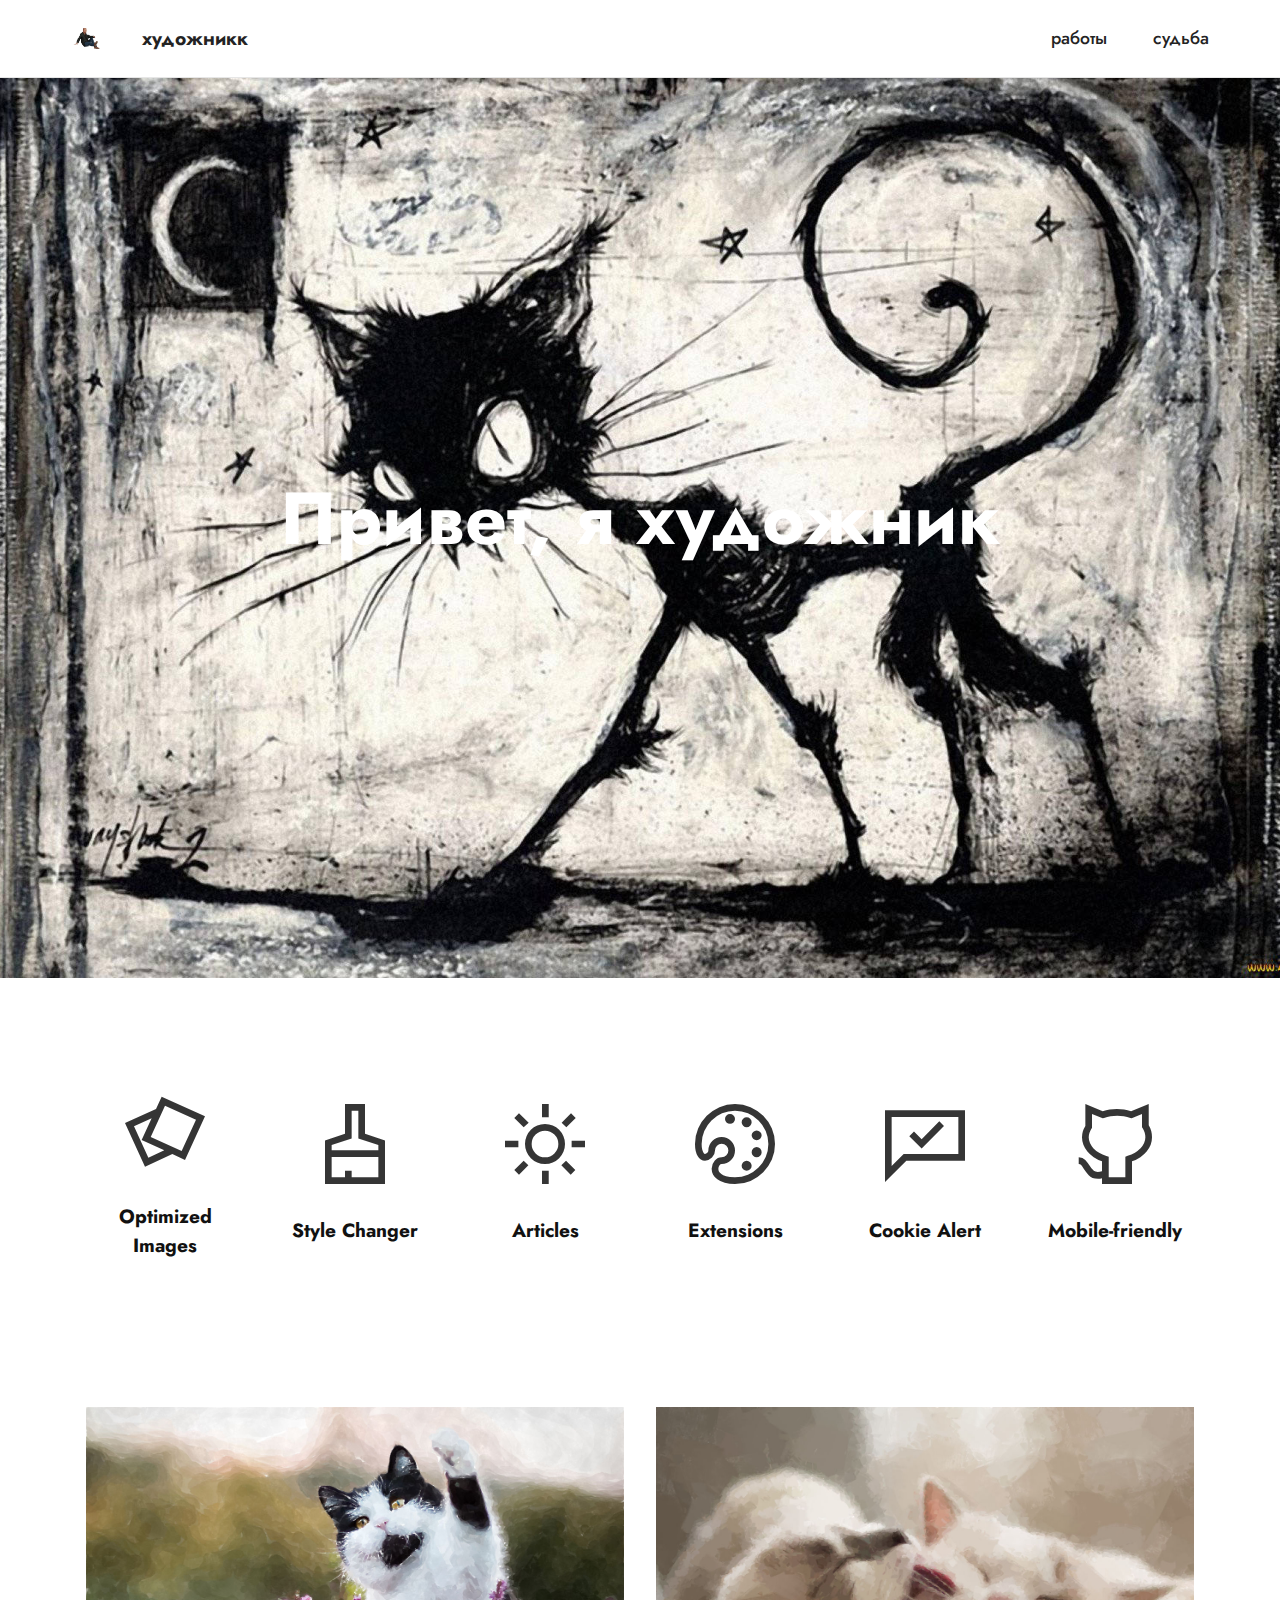
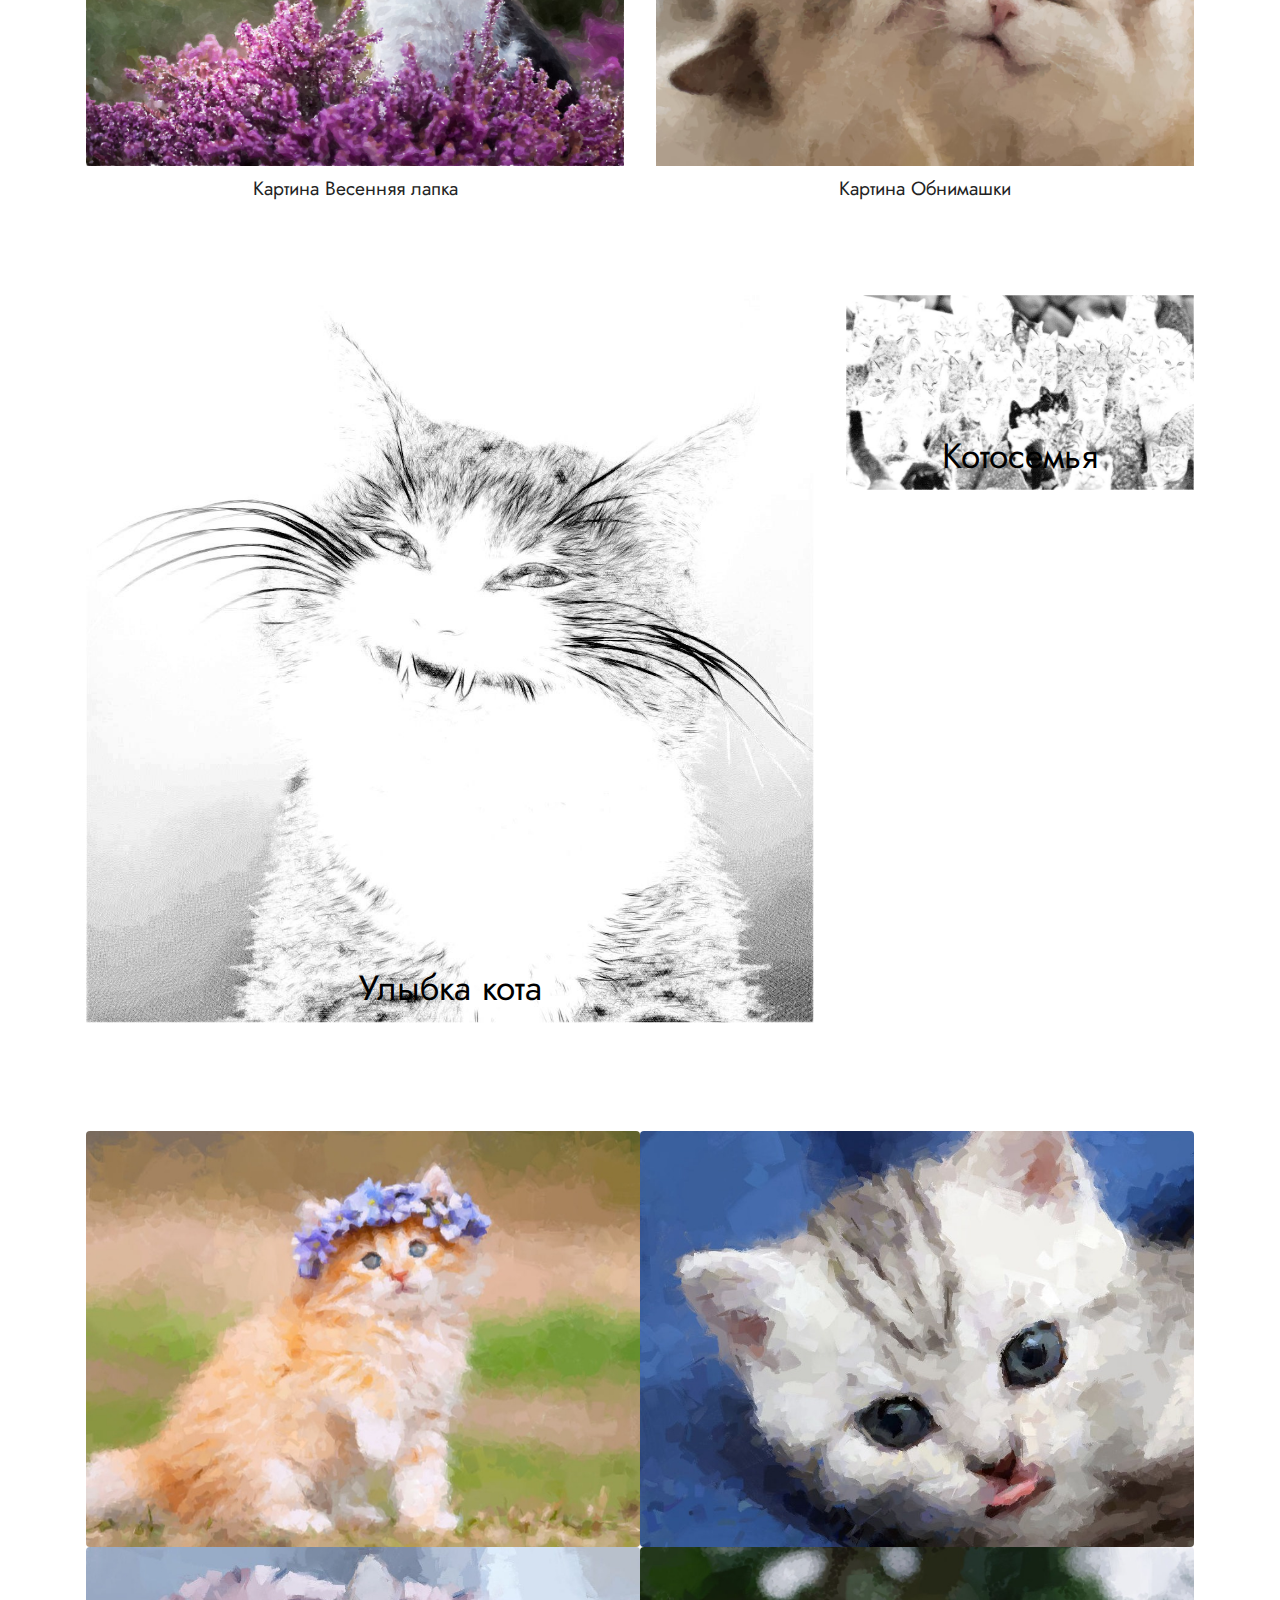
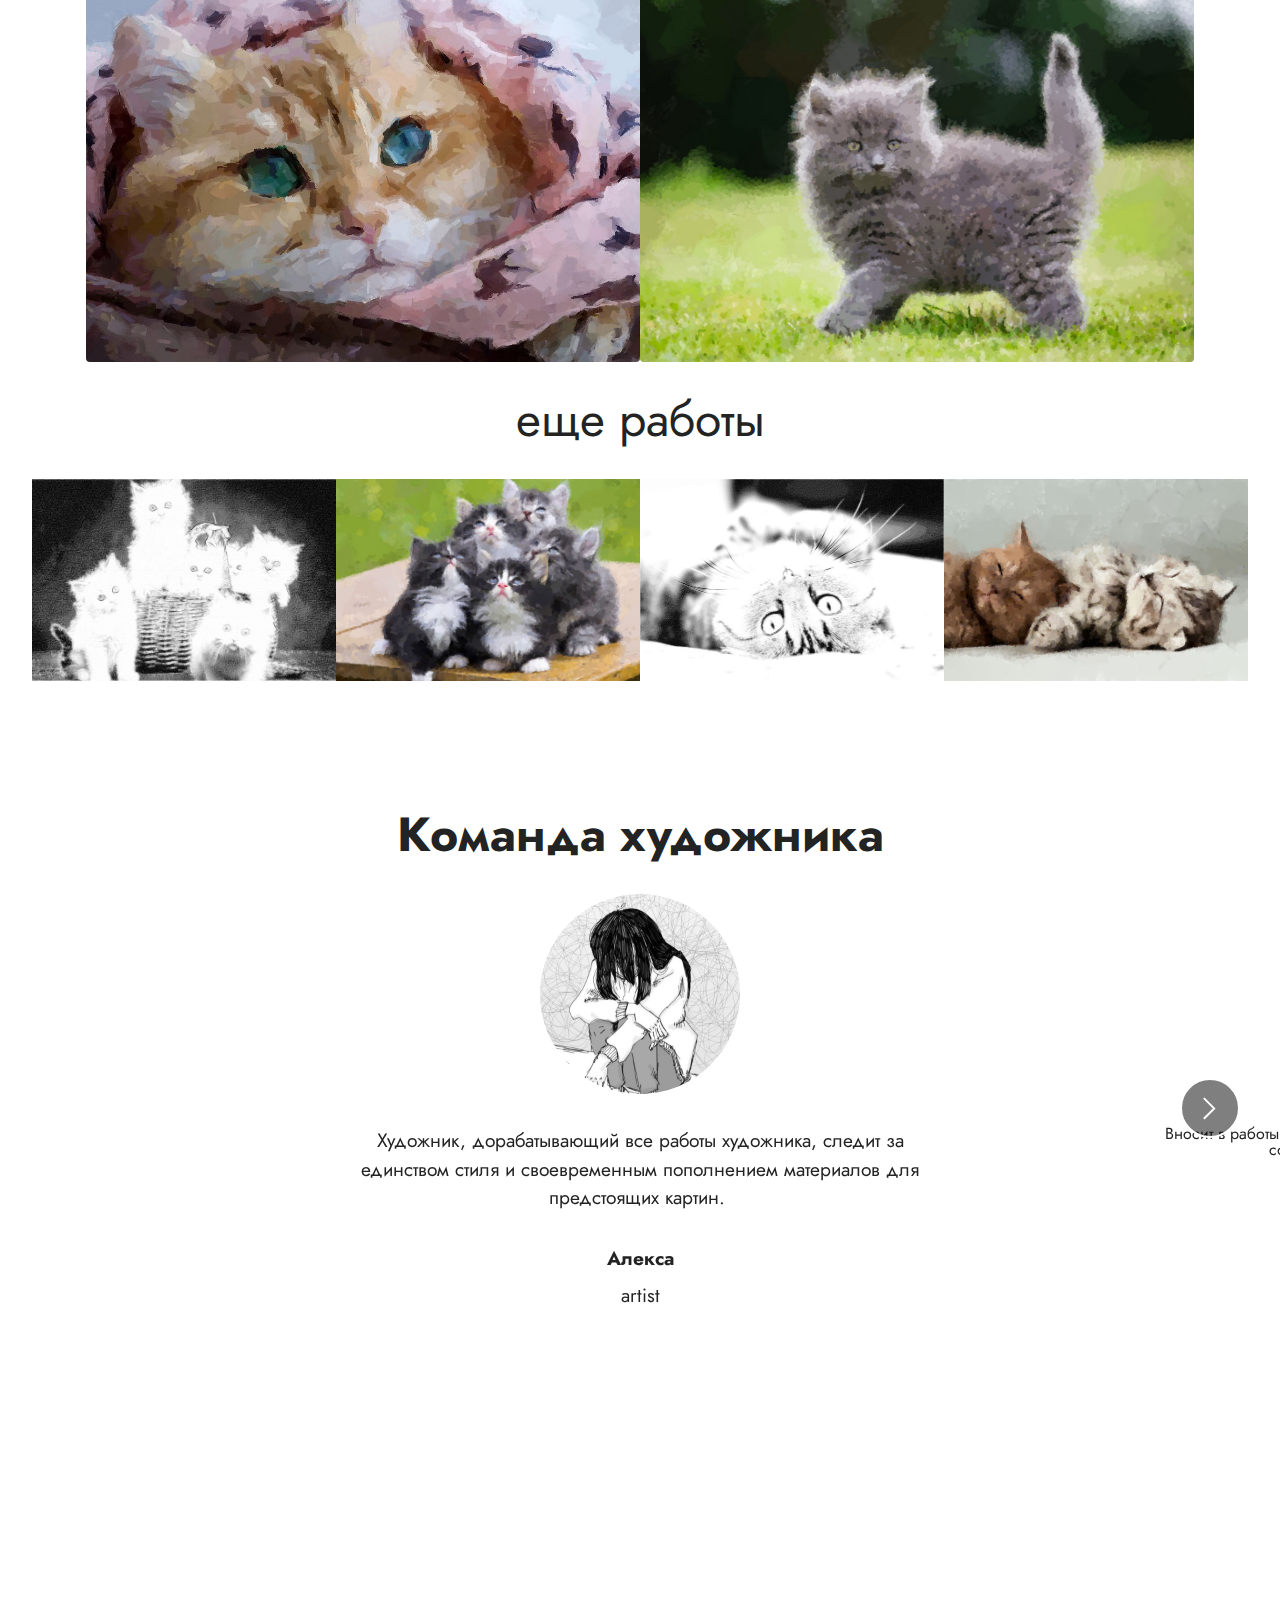
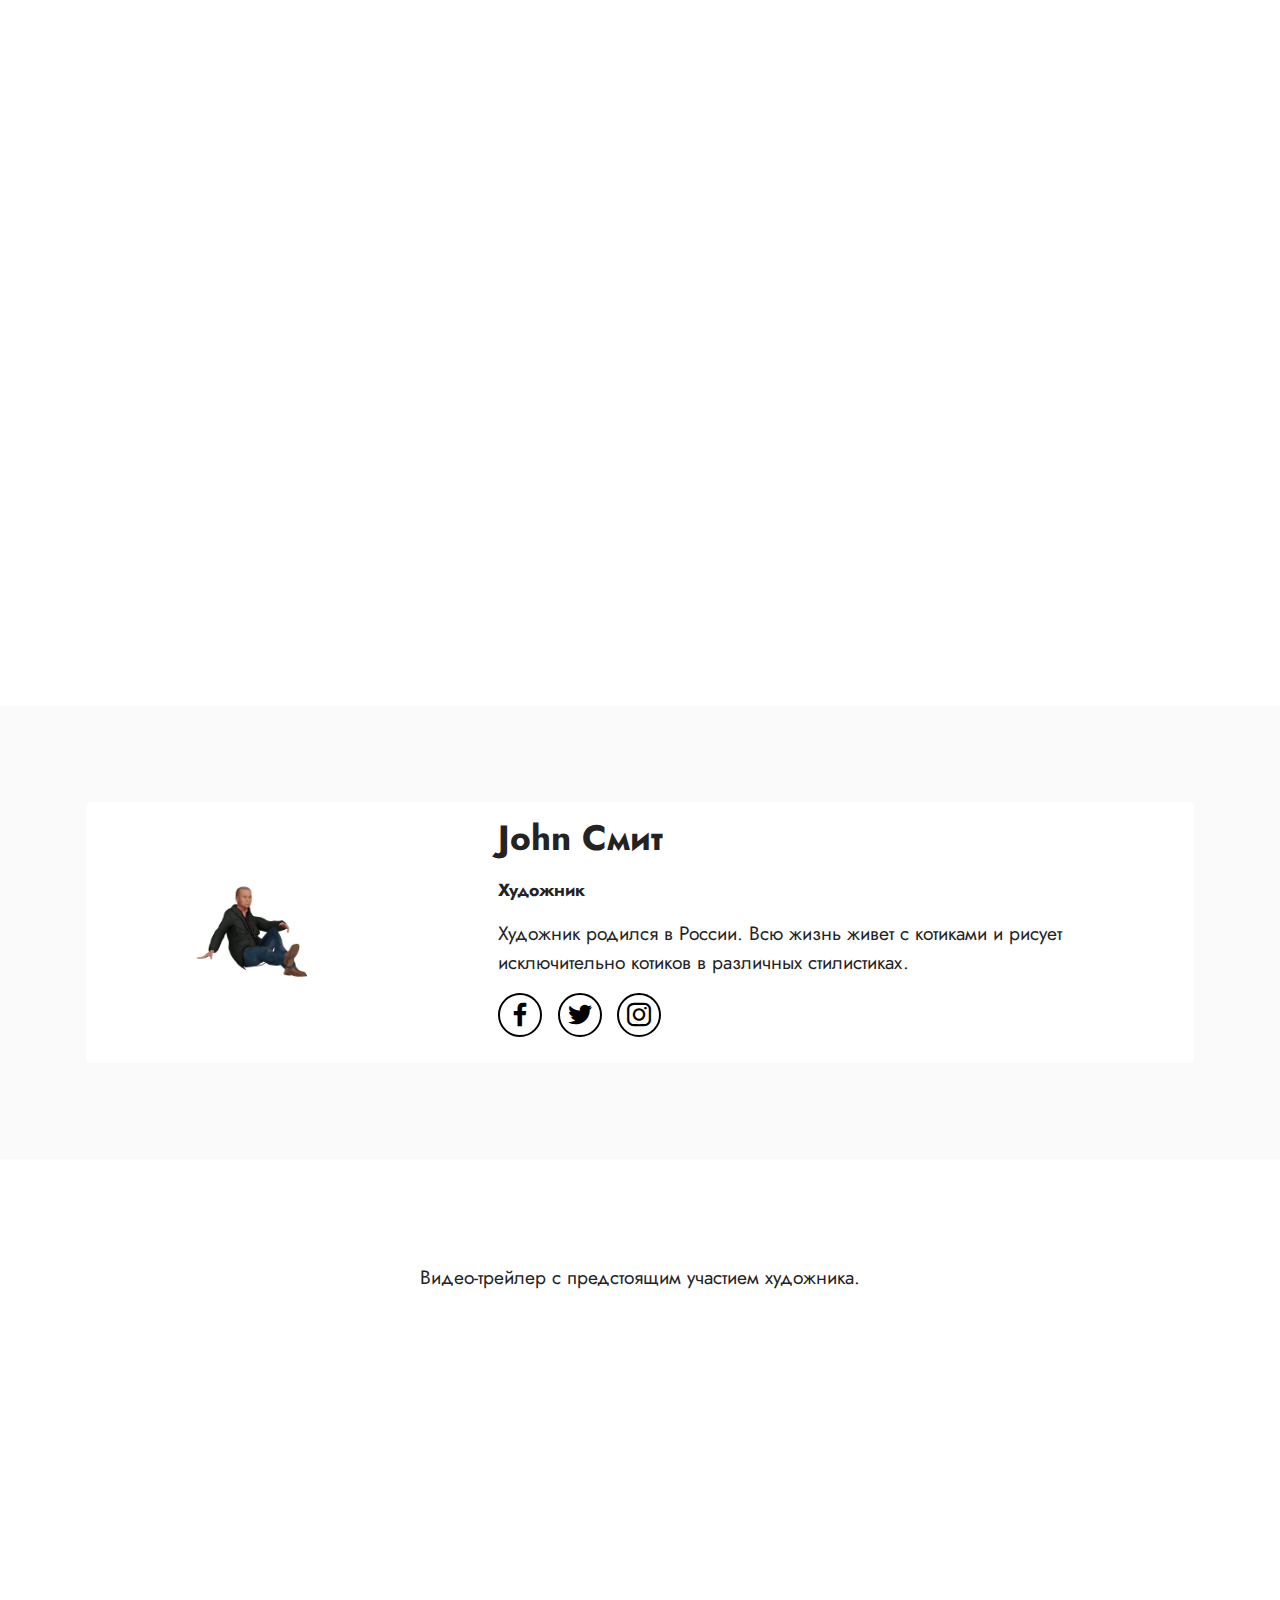
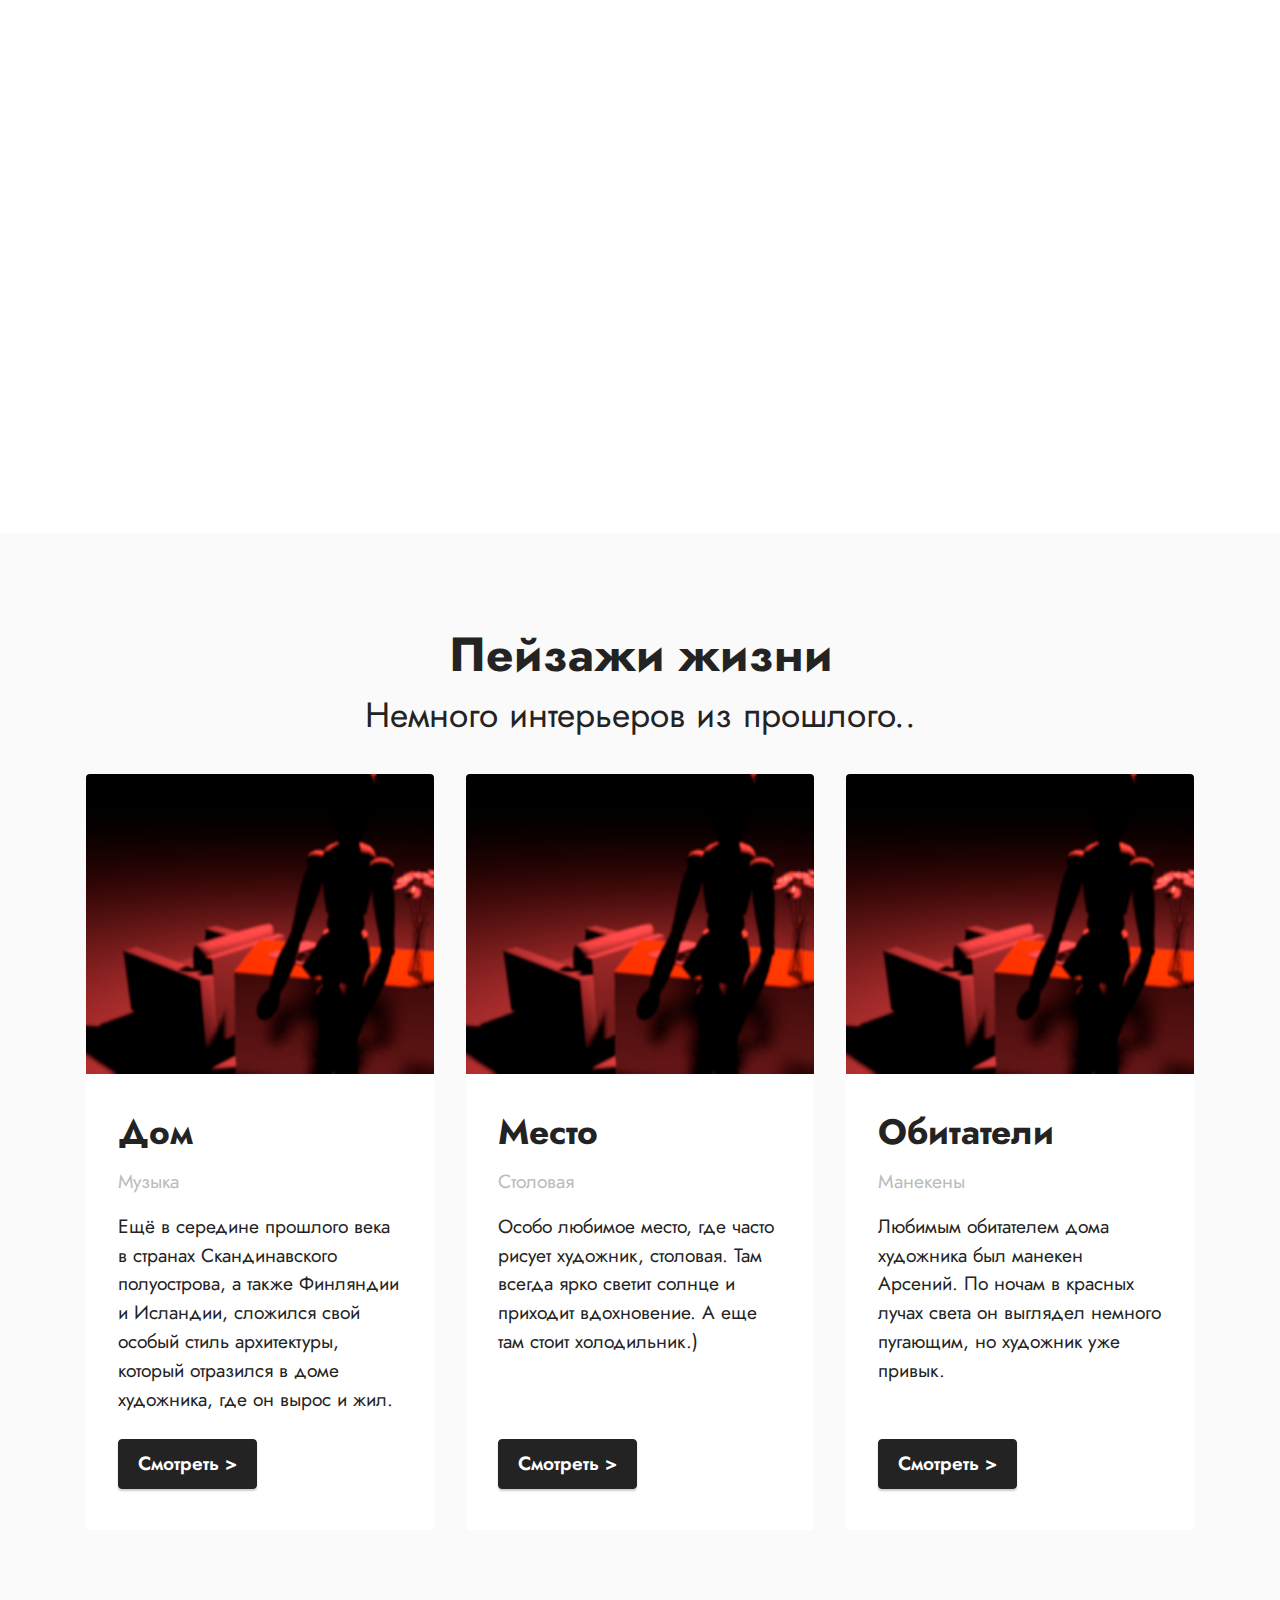
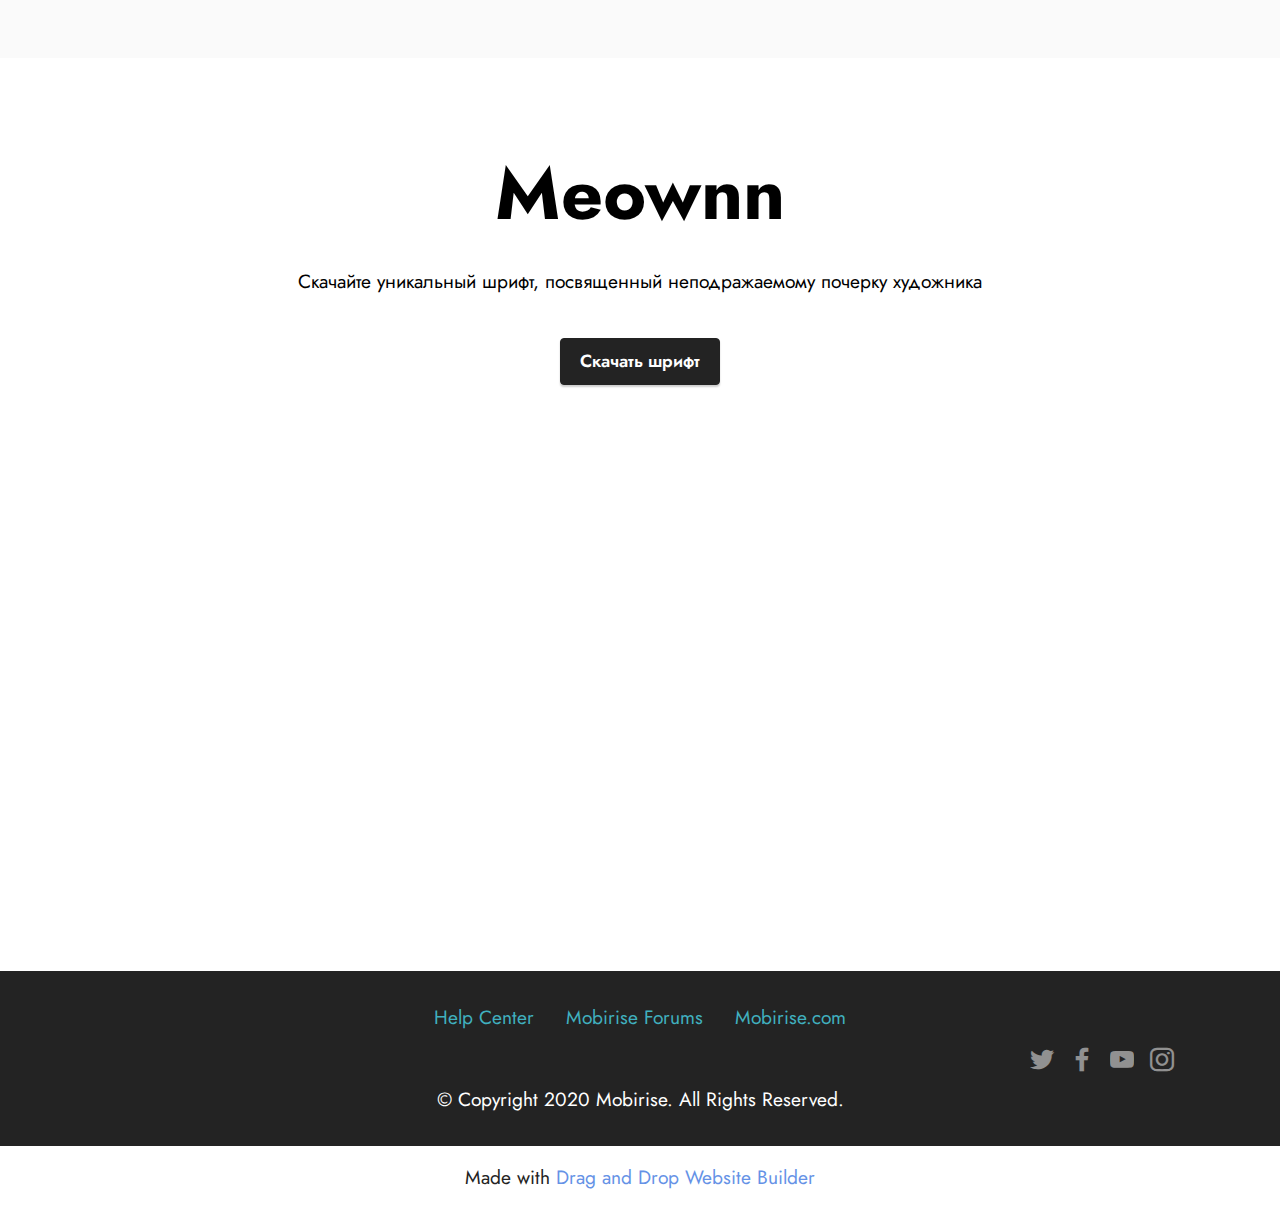
==== index.html @ 0ab0aeb8 "Add files via upload" ====
<!DOCTYPE html>
<html  >
<head>
  <!-- Site made with Mobirise Website Builder v5.6.13, https://mobirise.com -->
  <meta charset="UTF-8">
  <meta http-equiv="X-UA-Compatible" content="IE=edge">
  <meta name="generator" content="Mobirise v5.6.13, mobirise.com">
  <meta name="twitter:card" content="summary_large_image"/>
  <meta name="twitter:image:src" content="">
  <meta property="og:image" content="">
  <meta name="twitter:title" content="Home">
  <meta name="viewport" content="width=device-width, initial-scale=1, minimum-scale=1">
  <link rel="shortcut icon" href="assets/images/-156x117.png" type="image/x-icon">
  <meta name="description" content="">
  
  
  <title>Home</title>
  <link rel="stylesheet" href="assets/web/assets/mobirise-icons2/mobirise2.css">
  <link rel="stylesheet" href="assets/bootstrap/css/bootstrap.min.css">
  <link rel="stylesheet" href="assets/bootstrap/css/bootstrap-grid.min.css">
  <link rel="stylesheet" href="assets/bootstrap/css/bootstrap-reboot.min.css">
  <link rel="stylesheet" href="assets/parallax/jarallax.css">
  <link rel="stylesheet" href="assets/dropdown/css/style.css">
  <link rel="stylesheet" href="assets/socicon/css/styles.css">
  <link rel="stylesheet" href="assets/theme/css/style.css">
  <link rel="preload" href="https://fonts.googleapis.com/css?family=Jost:100,200,300,400,500,600,700,800,900,100i,200i,300i,400i,500i,600i,700i,800i,900i&display=swap" as="style" onload="this.onload=null;this.rel='stylesheet'">
  <noscript><link rel="stylesheet" href="https://fonts.googleapis.com/css?family=Jost:100,200,300,400,500,600,700,800,900,100i,200i,300i,400i,500i,600i,700i,800i,900i&display=swap"></noscript>
  <link rel="preload" as="style" href="assets/mobirise/css/mbr-additional.css"><link rel="stylesheet" href="assets/mobirise/css/mbr-additional.css" type="text/css">
  
  
  
  
</head>
<body>
  
  <section data-bs-version="5.1" class="menu cid-s48OLK6784" once="menu" id="menu1-h">
    
    <nav class="navbar navbar-dropdown navbar-expand-lg">
        <div class="container-fluid">
            <div class="navbar-brand">
                <span class="navbar-logo">
                    <a href="https://mobiri.se">
                        <img src="assets/images/-156x117.png" alt="Mobirise Website Builder" style="height: 3.8rem;">
                    </a>
                </span>
                <span class="navbar-caption-wrap"><a class="navbar-caption text-black display-7" href="https://mobiri.se">художникк</a></span>
            </div>
            <button class="navbar-toggler" type="button" data-toggle="collapse" data-bs-toggle="collapse" data-target="#navbarSupportedContent" data-bs-target="#navbarSupportedContent" aria-controls="navbarNavAltMarkup" aria-expanded="false" aria-label="Toggle navigation">
                <div class="hamburger">
                    <span></span>
                    <span></span>
                    <span></span>
                    <span></span>
                </div>
            </button>
            <div class="collapse navbar-collapse" id="navbarSupportedContent">
                <ul class="navbar-nav nav-dropdown nav-right" data-app-modern-menu="true"><li class="nav-item"><a class="nav-link link text-black display-4" href="https://mobirise.com">работы</a></li>
                    <li class="nav-item"><a class="nav-link link text-black display-4" href="https://mobirise.com">судьба</a></li></ul>
                
                
            </div>
        </div>
    </nav>

</section>

<section data-bs-version="5.1" class="header6 cid-toKC6KHcDV mbr-fullscreen" id="header6-p">

    

    
    

    <div class="align-center container">
        <div class="row justify-content-center">
            <div class="col-12 col-lg-10">
                <h1 class="mbr-section-title mbr-fonts-style mbr-white mb-3 display-1"><strong>Привет, я художник</strong></h1>
                
                
                
            </div>
        </div>
    </div>
</section>

<section data-bs-version="5.1" class="features13 cid-toKCrv8J2Q" id="features14-s">
    

    
    
    <div class="container">
        <div class="row">
            <div class="col-12">
                <h3 class="mbr-section-title align-center mb-4 mbr-fonts-style display-2"></h3>
            </div>
            <div class="card col-12 col-md-4 col-lg-2 p-3">
                <div class="card-wrapper">
                    <div class="card-box align-center">
                        <span class="mbr-iconfont mobi-mbri-image-gallery mobi-mbri" style="color: rgb(53, 53, 53); fill: rgb(53, 53, 53);"></span>
                        <h4 class="card-title align-center mbr-black mbr-fonts-style display-7">
                            <strong>Optimized Images</strong></h4>
                    </div>
                </div>
            </div>
            <div class="card p-3 col-12 col-md-4 col-lg-2">
                <div class="card-wrapper">
                    <div class="card-box align-center">
                        <span class="mbr-iconfont mobi-mbri-website-theme-2 mobi-mbri" style="color: rgb(53, 53, 53); fill: rgb(53, 53, 53);"></span>
                        <h4 class="card-title align-center mbr-black mbr-fonts-style display-7">
                            <strong>Style Changer</strong></h4>
                    </div>
                </div>
            </div>
            <div class="card p-3 col-12 col-md-4 col-lg-2">
                <div class="card-wrapper">
                    <div class="card-box align-center">
                        <span class="mbr-iconfont mobi-mbri-sun mobi-mbri" style="color: rgb(53, 53, 53); fill: rgb(53, 53, 53);"></span>
                        <h4 class="card-title align-center mbr-black mbr-fonts-style display-7">
                            <strong>Articles</strong>
                        </h4>
                    </div>
                </div>
            </div>
            <div class="card p-3 col-12 col-md-4 col-lg-2">
                <div class="card-wrapper">
                    <div class="card-box align-center">
                        <span class="mbr-iconfont mobi-mbri-change-style mobi-mbri" style="color: rgb(53, 53, 53); fill: rgb(53, 53, 53);"></span>
                        <h4 class="card-title align-center mbr-black mbr-fonts-style display-7">
                            <strong>Extensions</strong></h4>
                    </div>
                </div>
            </div>
            <div class="card p-3 col-12 col-md-4 col-lg-2">
                <div class="card-wrapper">
                    <div class="card-box align-center">
                        <span class="mbr-iconfont mobi-mbri-cust-feedback mobi-mbri" style="color: rgb(53, 53, 53); fill: rgb(53, 53, 53);"></span>
                        <h4 class="card-title align-center mbr-black mbr-fonts-style display-7">
                            <strong>Cookie Alert
                            </strong></h4>
                    </div>
                </div>
            </div>
            <div class="card p-3 col-12 col-md-4 col-lg-2">
                <div class="card-wrapper">
                    <div class="card-box align-center">
                        <span class="mbr-iconfont mobi-mbri-github mobi-mbri" style="color: rgb(53, 53, 53); fill: rgb(53, 53, 53);"></span>
                        <h4 class="card-title align-center mbr-black mbr-fonts-style display-7">
                            <strong>Mobile-friendly</strong></h4>
                    </div>
                </div>
            </div>
        </div>
    </div>
</section>

<section data-bs-version="5.1" class="image5 cid-toKCyNb0SD" id="image5-t">
    
    
    
    <div class="container">
        <div class="row">
            <div class="col-12 col-md-12">
                <div class="row">
                    <div class="col-12 col-lg-6">
                        <div class="img-item mb-3">
                            <img src="assets/images/2019animals-cats-beautiful-black-and-white-cat-sitting-in-pink-colors-133233-fotosketcher-1256x837.jpg" alt="Mobirise Website Builder">
                            <p class="mbr-fonts-style align-center mt-2 display-7">Картина Весенняя лапка</p>
                        </div>
                    </div>
                    <div class="col-12 col-lg">
                        <div class="img-item mb-3">
                            <img src="assets/images/1654068074-7-adonius-club-p-dva-milikh-kotika-krasivo-foto-7-fotosketcher-1256x837.jpg" alt="Mobirise Website Builder">
                            <p class="mbr-fonts-style align-center mt-2 display-7">Картина Обнимашки</p>
                        </div>
                    </div>
                </div>
            </div>
        </div>
    </div>
</section>

<section data-bs-version="5.1" class="image6 cid-toKCyZklZD" id="image6-u">
    
    
    
    
    
    <div class="container">
        <div class="row">
            <div class="col-12 col-md-12">
                <div class="row">
                    <div class="col-12 col-lg-8">
                        <div class="img-item mb-3">
                            <img src="assets/images/qpdan-fotosketcher-1080x1080.jpg" alt="Mobirise Website Builder">
                            <div class="img-description mbr-white">
                                <p class="mbr-fonts-style align-center text1 display-5">Улыбка кота</p>
                            </div>
                        </div>
                    </div>
                    <div class="col-12 col-lg">
                        <div class="img-item mb-3">
                            <img src="assets/images/v-7d-emjiz0-fotosketcher-816x459.jpg" alt="Mobirise Website Builder">
                            <div class="img-description mbr-white">
                                <p class="mbr-fonts-style align-center text2 display-5">
                                    Котосемья</p>
                            </div>
                        </div>
                    </div>
                </div>
            </div>
        </div>
    </div>
</section>

<section data-bs-version="5.1" class="gallery1 cid-toKCAgqK7n" id="gallery1-v">
    
    
    <div class="container">
        <div class="mbr-section-head">
            <h4 class="mbr-section-title mbr-fonts-style align-center mb-0 display-2"></h4>
            
        </div>
        <div class="row mt-4">
            <div class="item features-image сol-12 col-md-6 col-lg-6">
                <div class="item-wrapper">
                    <div class="item-img">
                        <img src="assets/images/1664071857-15-phonoteka-org-p-oboi-na-planshet-milie-kotiki-krasivo-15-fotosketcher-1288x805.jpeg" alt="Mobirise Website Builder">
                    </div>
                    
                    
                </div>
            </div>
            <div class="item features-image сol-12 col-md-6 col-lg-6">
                <div class="item-wrapper">
                    <div class="item-img">
                        <img src="assets/images/cd7412da1e03af2ad39e-fotosketcher-1280x854.jpeg" alt="Mobirise Website Builder">
                    </div>
                    
                    
                </div>
            </div>
            <div class="item features-image сol-12 col-md-6 col-lg-6">
                <div class="item-wrapper">
                    <div class="item-img">
                        <img src="assets/images/1489051999-kotik-hosiko-23-fotosketcher-880x880.jpeg" alt="Mobirise Website Builder">
                    </div>
                    
                    
                </div>
            </div>
            <div class="item features-image сol-12 col-md-6 col-lg-6">
                <div class="item-wrapper">
                    <div class="item-img">
                        <img src="assets/images/kotenok-seryy-pushistyy-4321-fotosketcher-1288x920.jpeg" alt="Mobirise Website Builder" title="">
                    </div>
                    
                    
                </div>
            </div>
        </div>
    </div>
</section>

<section data-bs-version="5.1" class="gallery6 mbr-gallery cid-toKCC3Mitd" id="gallery6-w">
    

    
    

    <div class="container-fluid">
        <div class="mbr-section-head">
            <h3 class="mbr-section-title mbr-fonts-style align-center m-0 display-2">еще работы</h3>
            
        </div>
        <div class="row mbr-gallery mt-4">
            <div class="col-12 col-md-6 col-lg-3 item gallery-image">
                <div class="item-wrapper" data-toggle="modal" data-bs-toggle="modal" data-target="#tr38iEeVih-modal" data-bs-target="#tr38iEeVih-modal">
                    <img class="w-100" src="assets/images/1654386200-6-adonius-club-p-kotiki-i-kotyata-krasivo-foto-6-fotosketcher-694x443.jpg" alt="Mobirise Website Builder" data-slide-to="0" data-bs-slide-to="0" data-target="#lb-tr38iEeVih" data-bs-target="#lb-tr38iEeVih">
                    <div class="icon-wrapper">
                        <span class="mobi-mbri mobi-mbri-search mbr-iconfont mbr-iconfont-btn"></span>
                    </div>
                </div>
                
            </div>
            <div class="col-12 col-md-6 col-lg-3 item gallery-image">
                <div class="item-wrapper" data-toggle="modal" data-bs-toggle="modal" data-target="#tr38iEeVih-modal" data-bs-target="#tr38iEeVih-modal">
                    <img class="w-100" src="assets/images/262058-werecat-fotosketcher-694x434.jpg" alt="Mobirise Website Builder" data-slide-to="1" data-bs-slide-to="1" data-target="#lb-tr38iEeVih" data-bs-target="#lb-tr38iEeVih">
                    <div class="icon-wrapper">
                        <span class="mobi-mbri mobi-mbri-search mbr-iconfont mbr-iconfont-btn"></span>
                    </div>
                </div>
                
            </div>
            <div class="col-12 col-md-6 col-lg-3 item gallery-image">
                <div class="item-wrapper" data-toggle="modal" data-bs-toggle="modal" data-target="#tr38iEeVih-modal" data-bs-target="#tr38iEeVih-modal">
                    <img class="w-100" src="assets/images/malenkij-kotik-lezhit-na-spine-i-baldeet-fotosketcher-694x461.jpg" alt="Mobirise Website Builder" data-slide-to="2" data-bs-slide-to="2" data-target="#lb-tr38iEeVih" data-bs-target="#lb-tr38iEeVih">
                    <div class="icon-wrapper">
                        <span class="mobi-mbri mobi-mbri-search mbr-iconfont mbr-iconfont-btn"></span>
                    </div>
                </div>
                
            </div>
            <div class="col-12 col-md-6 col-lg-3 item gallery-image">
                <div class="item-wrapper" data-toggle="modal" data-bs-toggle="modal" data-target="#tr38iEeVih-modal" data-bs-target="#tr38iEeVih-modal">
                    <img class="w-100" src="assets/images/krasivye-kartinki-kotikov-29-fotosketcher-694x461.jpg" alt="Mobirise Website Builder" data-slide-to="3" data-bs-slide-to="3" data-target="#lb-tr38iEeVih" data-bs-target="#lb-tr38iEeVih">
                    <div class="icon-wrapper">
                        <span class="mobi-mbri mobi-mbri-search mbr-iconfont mbr-iconfont-btn"></span>
                    </div>
                </div>
                
            </div>
        </div>

        <div class="modal mbr-slider" tabindex="-1" role="dialog" aria-hidden="true" id="tr38iEeVih-modal">
            <div class="modal-dialog" role="document">
                <div class="modal-content">
                    <div class="modal-body">
                        <div class="carousel slide" id="lb-tr38iEeVih" data-interval="5000" data-bs-interval="5000">
                            <div class="carousel-inner">
                                <div class="carousel-item active">
                                    <img class="d-block w-100" src="assets/images/1654386200-6-adonius-club-p-kotiki-i-kotyata-krasivo-foto-6-fotosketcher-694x443.jpg" alt="Mobirise Website Builder">
                                </div>
                                <div class="carousel-item">
                                    <img class="d-block w-100" src="assets/images/262058-werecat-fotosketcher-694x434.jpg" alt="Mobirise Website Builder">
                                </div>
                                <div class="carousel-item">
                                    <img class="d-block w-100" src="assets/images/malenkij-kotik-lezhit-na-spine-i-baldeet-fotosketcher-694x461.jpg" alt="Mobirise Website Builder">
                                </div>
                                <div class="carousel-item">
                                    <img class="d-block w-100" src="assets/images/krasivye-kartinki-kotikov-29-fotosketcher-694x461.jpg" alt="Mobirise Website Builder">
                                </div>
                            </div>
                            <ol class="carousel-indicators">
                                <li data-slide-to="0" data-bs-slide-to="0" class="active" data-target="#lb-tr38iEeVih" data-bs-target="#lb-tr38iEeVih"></li>
                                <li data-slide-to="1" data-bs-slide-to="1" data-target="#lb-tr38iEeVih" data-bs-target="#lb-tr38iEeVih"></li>
                                <li data-slide-to="2" data-bs-slide-to="2" data-target="#lb-tr38iEeVih" data-bs-target="#lb-tr38iEeVih"></li>
                                <li data-slide-to="3" data-bs-slide-to="3" data-target="#lb-tr38iEeVih" data-bs-target="#lb-tr38iEeVih"></li>
                            </ol>
                            <a role="button" href="" class="close" data-dismiss="modal" data-bs-dismiss="modal" aria-label="Close">
                            </a>
                            <a class="carousel-control-prev carousel-control" role="button" data-slide="prev" data-bs-slide="prev" href="#lb-tr38iEeVih">
                                <span class="mobi-mbri mobi-mbri-arrow-prev" aria-hidden="true"></span>
                                <span class="sr-only visually-hidden">Previous</span>
                            </a>
                            <a class="carousel-control-next carousel-control" role="button" data-slide="next" data-bs-slide="next" href="#lb-tr38iEeVih">
                                <span class="mobi-mbri mobi-mbri-arrow-next" aria-hidden="true"></span>
                                <span class="sr-only visually-hidden">Next</span>
                            </a>
                        </div>
                    </div>
                </div>
            </div>
        </div>
    </div>
</section>

<section data-bs-version="5.1" class="people5 mbr-embla cid-toKCFOEcRe" id="people5-x">

    

    
    

    <div class="position-relative text-center">
        <h3 class="mb-4 mbr-fonts-style display-2"><strong>Команда художника</strong></h3>

        <div class="embla" data-skip-snaps="true" data-align="center" data-auto-play-interval="5" data-draggable="true">
            <div class="embla__viewport container-fluid">
                <div class="embla__container">
                    <div class="embla__slide slider-image item" style="margin-left: 7rem; margin-right: 7rem;">
                        <div class="user">
                            <div class="user_image">
                                <div class="item-wrapper position-relative">
                                    <img src="assets/images/3-600x1067.jpeg" alt="Mobirise Website Builder">
                                </div>
                            </div>
                            <div class="user_text mb-4">
                                <p class="mbr-fonts-style display-7">
                                    Художник, дорабатывающий все работы художника, следит за единством стиля и своевременным пополнением материалов для предстоящих картин.&nbsp;</p>
                            </div>
                            <div class="user_name mbr-fonts-style mb-2 display-7">
                                <strong>Алекса</strong></div>
                            <div class="user_desk mbr-fonts-style display-7">artist</div>
                        </div>
                    </div>
                    <div class="embla__slide slider-image item" style="margin-left: 7rem; margin-right: 7rem;">
                        <div class="user">
                            <div class="user_image">
                                <div class="item-wrapper position-relative">
                                    <img src="assets/images/7-600x1067.jpeg" alt="Mobirise Website Builder">
                                </div>
                            </div>
                            <div class="user_text mb-4">
                                <p class="mbr-fonts-style display-7"></p><p>
                                    Вносит в работы художника дополнительные эмоции и следит за ведением соц-сетей, сайта и др. материалов в интернете.</p><p></p>
                            </div>
                            <div class="user_name mbr-fonts-style mb-2 display-7">
                                <strong>Линда</strong></div>
                            <div class="user_desk mbr-fonts-style display-7">emotional designer</div>
                        </div>
                    </div>
                    <div class="embla__slide slider-image item" style="margin-left: 7rem; margin-right: 7rem;">
                        <div class="user">
                            <div class="user_image">
                                <div class="item-wrapper position-relative">
                                    <img src="assets/images/2-2-600x1067.jpeg" alt="Mobirise Website Builder">
                                </div>
                            </div>
                            <div class="user_text mb-4">
                                <p class="mbr-fonts-style display-7">
                                    Главный помощник художника в рисовании котиков углем, простыми карандашами и пастелью. Преимущественно рисует в чб графике, иногда добавляет коричневый цвет в работы.</p>
                            </div>
                            <div class="user_name mbr-fonts-style mb-2 display-7">
                                <strong>Герберт</strong></div>
                            <div class="user_desk mbr-fonts-style display-7">arter-cat</div>
                        </div>
                    </div>
                </div>
            </div>
            <button class="embla__button embla__button--prev">
                <span class="mobi-mbri mobi-mbri-arrow-prev mbr-iconfont" aria-hidden="true"></span>
                <span class="sr-only visually-hidden visually-hidden">Previous</span>
            </button>
            <button class="embla__button embla__button--next">
                <span class="mobi-mbri mobi-mbri-arrow-next mbr-iconfont" aria-hidden="true"></span>
                <span class="sr-only visually-hidden visually-hidden">Next</span>
            </button>
        </div>
    </div>
</section>

<section data-bs-version="5.1" class="countdown4 cid-toKCUwqd4x mbr-fullscreen mbr-parallax-background" id="countdown4-10">
    

    
    
    <div class="container">
        <div class="row justify-content-center">
            <div class="col-lg-8">
                <h3 class="mbr-section-title mb-5 align-center mbr-fonts-style display-2"></h3>
                
                <div class="countdown-cont align-center mb-5">
                    <div class="daysCountdown col-xs-3 col-sm-3 col-md-3" title="Days"></div>
                    <div class="hoursCountdown col-xs-3 col-sm-3 col-md-3" title="Hours"></div>
                    <div class="minutesCountdown col-xs-3 col-sm-3 col-md-3" title="Minutes"></div>
                    <div class="secondsCountdown col-xs-3 col-sm-3 col-md-3" title="Seconds"></div>
                    <div class="countdown" data-due-date="31.12.202"></div>
                </div>
                <p class="mbr-text mb-5 align-center mbr-fonts-style display-7">
                    Следите за нашими обновлениями в соцсетях</p>
                <div class="icons-menu row justify-content-center display-7">
                    
                    
                    
                    
                <div class="soc-item col-auto">
                        <a href="https://instagram.com/mobirise" target="_blank" class="social__link">
                            <span class="mbr-iconfont mobi-mbri-github mobi-mbri"></span>
                        </a>
                    </div><div class="soc-item col-auto">
                        <a href="https://twitter.com/mobirise" target="_blank" class="social__link">
                            <span class="mbr-iconfont mobi-mbri-smile-face mobi-mbri"></span>
                        </a>
                    </div><div class="soc-item col-auto">
                        <a href="https://facebook.com/Mobirise/" target="_blank" class="social__link">
                            <span class="mbr-iconfont mobi-mbri-preview mobi-mbri"></span>
                        </a>
                    </div><div class="soc-item col-auto">
                        <a href="https://youtube.com/c/mobirise" target="_blank" class="social__link">
                            <span class="mbr-iconfont mobi-mbri-rocket mobi-mbri"></span>
                        </a>
                    </div></div>
                
            </div>
        </div>
    </div>
</section>

<section data-bs-version="5.1" class="team2 cid-tqDnWQEQYU" xmlns="http://www.w3.org/1999/html" id="team2-16">
    

    
    
    <div class="container">
        <div class="card">
            <div class="card-wrapper">
                <div class="row align-items-center">
                    <div class="col-12 col-md-4">
                        <div class="image-wrapper">
                            <img src="assets/images/-800x600.png" alt="Mobirise Website Builder">
                        </div>
                    </div>
                    <div class="col-12 col-md">
                        <div class="card-box">
                            <h5 class="card-title mbr-fonts-style m-0 mb-3 display-5">
                                <strong>John Смит</strong></h5>
                            <h6 class="card-subtitle mbr-fonts-style mb-3 display-4">
                                <strong>Художник</strong></h6>
                            <p class="mbr-text mbr-fonts-style display-7">
                                Художник родился в России. Всю жизнь живет с котиками и рисует исключительно котиков в различных стилистиках.</p>
                            <div class="social-row display-7">
                                <div class="soc-item">
                                    <a href="https://www.facebook.com/Mobirise/" target="_blank">
                                        <span class="mbr-iconfont socicon socicon-facebook"></span>
                                    </a>
                                </div>
                                <div class="soc-item">
                                    <a href="https://twitter.com/mobirise" target="_blank">
                                        <span class="mbr-iconfont socicon socicon-twitter"></span>
                                    </a>
                                </div>
                                <div class="soc-item">
                                    <a href="https://instagram.com/mobirise" target="_blank">
                                        <span class="mbr-iconfont socicon socicon-instagram"></span>
                                    </a>
                                </div>
                                
                                
                            </div>
                        </div>
                    </div>
                </div>
            </div>
        </div>
        
        
    </div>
</section>

<section data-bs-version="5.1" class="video2 cid-tqQUCG4TGx" id="video2-19">
    
    
    
    <div class="container">
        <div class="mbr-section-head">
            <h4 class="mbr-section-title mbr-fonts-style mb-0 display-2"></h4>
            <h5 class="mbr-section-subtitle mbr-fonts-style mb-0 mt-2 display-7">Видео-трейлер с предстоящим участием художника.</h5>
        </div>
        <div class="row justify-content-center mt-4">
            <div class="col-12 col-md-10 video-block">
                <div class="video-wrapper"><iframe class="mbr-embedded-video" src="https://www.youtube.com/embed/wEAdvM4zgXM?rel=0&amp;amp;mute=1&amp;showinfo=0&amp;autoplay=1&amp;loop=0" width="800" height="600" frameborder="0" allowfullscreen></iframe></div>
                <p class="mbr-text pt-2 mbr-fonts-style display-4"></p>
            </div>
        </div>
    </div>
</section>

<section data-bs-version="5.1" class="features4 cid-tqDkQciwQV" id="features4-11">
    
    
    <div class="container">
        <div class="mbr-section-head">
            <h4 class="mbr-section-title mbr-fonts-style align-center mb-0 display-2">
                <strong>Пейзажи жизни</strong></h4>
            <h5 class="mbr-section-subtitle mbr-fonts-style align-center mb-0 mt-2 display-5">Немного интерьеров из прошлого..</h5>
        </div>
        <div class="row mt-4">
            <div class="item features-image сol-12 col-md-6 col-lg-4">
                <div class="item-wrapper">
                    <div class="item-img">
                        <img src="assets/images/-400x185.png" alt="Mobirise Website Builder" title="">
                    </div>
                    <div class="item-content">
                        <h5 class="item-title mbr-fonts-style display-5"><strong>Дом</strong></h5>
                        <h6 class="item-subtitle mbr-fonts-style mt-1 display-7">Музыка</h6>
                        <p class="mbr-text mbr-fonts-style mt-3 display-7">Ещё в середине прошлого века в странах Скандинавского полуострова, а также Финляндии и Исландии, сложился свой особый стиль архитектуры, который отразился в доме художника, где он вырос и жил.</p>
                    </div>
                    <div class="mbr-section-btn item-footer mt-2"><a href="" class="btn item-btn btn-black display-7" target="_blank">Смотреть &gt;</a></div>
                </div>
            </div>
            <div class="item features-image сol-12 col-md-6 col-lg-4">
                <div class="item-wrapper">
                    <div class="item-img">
                        <img src="assets/images/-400x185.png" alt="Mobirise Website Builder" title="">
                    </div>
                    <div class="item-content">
                        <h5 class="item-title mbr-fonts-style display-5"><strong>Место</strong></h5>
                        <h6 class="item-subtitle mbr-fonts-style mt-1 display-7">
                            Столовая</h6>
                        <p class="mbr-text mbr-fonts-style mt-3 display-7">Особо любимое место, где часто рисует художник, столовая. Там всегда ярко светит солнце и приходит вдохновение. А еще там стоит холодильник.)</p>
                    </div>
                    <div class="mbr-section-btn item-footer mt-2"><a href="" class="btn item-btn btn-black display-7" target="_blank">Смотреть &gt;</a></div>
                </div>
            </div>
            <div class="item features-image сol-12 col-md-6 col-lg-4">
                <div class="item-wrapper">
                    <div class="item-img">
                        <img src="assets/images/-400x185.png" alt="Mobirise Website Builder" title="">
                    </div>
                    <div class="item-content">
                        <h5 class="item-title mbr-fonts-style display-5"><strong>Обитатели</strong></h5>
                        <h6 class="item-subtitle mbr-fonts-style mt-1 display-7">Манекены</h6>
                        <p class="mbr-text mbr-fonts-style mt-3 display-7">Любимым обитателем дома художника был манекен Арсений. По ночам в красных лучах света он выглядел немного пугающим, но художник уже привык.<br></p>
                    </div>
                    <div class="mbr-section-btn item-footer mt-2"><a href="" class="btn item-btn btn-black display-7" target="_blank">Смотреть &gt;</a></div>
                </div>
            </div>

        </div>
    </div>
</section>

<section data-bs-version="5.1" class="info3 cid-tqDkU3pUPK" id="info3-12">

    

    
    

    <div class="container">
        <div class="row justify-content-center">
            <div class="card col-12 col-lg-10">
                <div class="card-wrapper">
                    <div class="card-box align-center">
                        <h4 class="card-title mbr-fonts-style align-center mb-4 display-1"><strong>Meownn</strong></h4>
                        <p class="mbr-text mbr-fonts-style mb-4 display-7">
                            Скачайте уникальный шрифт, посвященный неподражаемому почерку художника</p>
                        <div class="mbr-section-btn mt-3"><a class="btn btn-black display-4" href="https://drive.google.com/file/d/1MjB0I9cJ7hhJrJ_GnREHM87qPDQWl_6i/view?usp=sharing">Cкачать шрифт</a></div>
                    </div>
                </div>
            </div>
        </div>
    </div>
</section>

<section data-bs-version="5.1" class="map2 cid-toKCLucrj9" id="map2-y">
    

    
    
    <div>
        
        <div class="google-map"><iframe frameborder="0" style="border:0" src="https://www.google.com/maps/embed?pb=!1m18!1m12!1m3!1d1164.4387445216928!2d60.6096980938129!3d56.83988554826028!2m3!1f0!2f0!3f0!3m2!1i1024!2i768!4f13.1!3m3!1m2!1s0x43c16e87d87df997%3A0x5375e42a9ad747f3!2z0KPRgNCw0LvRjNGB0LrQuNC5INCz0L7RgdGD0LTQsNGA0YHRgtCy0LXQvdC90YvQuSDQsNGA0YXQuNGC0LXQutGC0YPRgNC90L4t0YXRg9C00L7QttC10YHRgtCy0LXQvdC90YvQuSDRg9C90LjQstC10YDRgdC40YLQtdGC!5e0!3m2!1sru!2sru!4v1669883420709!5m2!1sru!2sru" allowfullscreen=""></iframe></div>
    </div>
</section>

<section data-bs-version="5.1" class="footer3 cid-s48P1Icc8J" once="footers" id="footer3-i">

    

    

    <div class="container">
        <div class="media-container-row align-center mbr-white">
            <div class="row row-links">
                <ul class="foot-menu">
                    
                    
                    
                    
                    
                <li class="foot-menu-item mbr-fonts-style display-7"><a href="https://mobirise.com/help/" class="text-success">Help Center</a></li><li class="foot-menu-item mbr-fonts-style display-7"><a href="http://forums.mobirise.com/" class="text-success">Mobirise Forums</a></li><li class="foot-menu-item mbr-fonts-style display-7"><a href="https://mobirise.com/" class="text-success">Mobirise.com</a></li></ul>
            </div>
            <div class="row social-row">
                <div class="social-list align-right pb-2">
                    
                    
                    
                    
                    
                    
                <div class="soc-item">
                        <a href="https://twitter.com/mobirise" target="_blank">
                            <span class="socicon-twitter socicon mbr-iconfont mbr-iconfont-social"></span>
                        </a>
                    </div><div class="soc-item">
                        <a href="https://www.facebook.com/pages/Mobirise/1616226671953247" target="_blank">
                            <span class="socicon-facebook socicon mbr-iconfont mbr-iconfont-social"></span>
                        </a>
                    </div><div class="soc-item">
                        <a href="https://www.youtube.com/c/mobirise" target="_blank">
                            <span class="socicon-youtube socicon mbr-iconfont mbr-iconfont-social"></span>
                        </a>
                    </div><div class="soc-item">
                        <a href="https://instagram.com/mobirise" target="_blank">
                            <span class="mbr-iconfont mbr-iconfont-social socicon-instagram socicon"></span>
                        </a>
                    </div></div>
            </div>
            <div class="row row-copirayt">
                <p class="mbr-text mb-0 mbr-fonts-style mbr-white align-center display-7">
                    © Copyright 2020 Mobirise. All Rights Reserved.
                </p>
            </div>
        </div>
    </div>
</section><section class="display-7" style="padding: 0;align-items: center;justify-content: center;flex-wrap: wrap;    align-content: center;display: flex;position: relative;height: 4rem;"><a href="https://mobiri.se/2915401" style="flex: 1 1;height: 4rem;position: absolute;width: 100%;z-index: 1;"><img alt="" style="height: 4rem;" src="[data-uri]"></a><p style="margin: 0;text-align: center;" class="display-7">Made with &#8204;</p><a style="z-index:1" href="https://mobirise.com/drag-drop-website-builder.html">Drag and Drop Website Builder</a></section><script src="assets/bootstrap/js/bootstrap.bundle.min.js"></script>  <script src="assets/parallax/jarallax.js"></script>  <script src="assets/smoothscroll/smooth-scroll.js"></script>  <script src="assets/ytplayer/index.js"></script>  <script src="assets/dropdown/js/navbar-dropdown.js"></script>  <script src="assets/embla/embla.min.js"></script>  <script src="assets/embla/script.js"></script>  <script src="assets/countdown/countdown.js"></script>  <script src="assets/playervimeo/vimeo_player.js"></script>  <script src="assets/theme/js/script.js"></script>  
  
  
</body>
</html>
---- assets/web/assets/mobirise-icons2/mobirise2.css ----
@font-face {
  font-family: 'Moririse2';
  font-display: swap;
  src:  url('mobirise2.eot?f2bix4');
  src:  url('mobirise2.eot?f2bix4#iefix') format('embedded-opentype'),
    url('mobirise2.ttf?f2bix4') format('truetype'),
    url('mobirise2.woff?f2bix4') format('woff'),
    url('mobirise2.svg?f2bix4#mobirise2') format('svg');
  font-weight: normal;
  font-style: normal;
}

[class^="mobi-"], [class*=" mobi-"] {
  /* use !important to prevent issues with browser extensions that change fonts */
  font-family: 'Moririse2' !important;
  speak: none;
  font-style: normal;
  font-weight: normal;
  font-variant: normal;
  text-transform: none;
  line-height: 1;

  /* Better Font Rendering =========== */
  -webkit-font-smoothing: antialiased;
  -moz-osx-font-smoothing: grayscale;
}

.mobi-mbri-add-submenu:before {
  content: "\e900";
}
.mobi-mbri-alert:before {
  content: "\e901";
}
.mobi-mbri-align-center:before {
  content: "\e902";
}
.mobi-mbri-align-justify:before {
  content: "\e903";
}
.mobi-mbri-align-left:before {
  content: "\e904";
}
.mobi-mbri-align-right:before {
  content: "\e905";
}
.mobi-mbri-android:before {
  content: "\e906";
}
.mobi-mbri-apple:before {
  content: "\e907";
}
.mobi-mbri-arrow-down:before {
  content: "\e908";
}
.mobi-mbri-arrow-next:before {
  content: "\e909";
}
.mobi-mbri-arrow-prev:before {
  content: "\e90a";
}
.mobi-mbri-arrow-up:before {
  content: "\e90b";
}
.mobi-mbri-bold:before {
  content: "\e90c";
}
.mobi-mbri-bookmark:before {
  content: "\e90d";
}
.mobi-mbri-bootstrap:before {
  content: "\e90e";
}
.mobi-mbri-briefcase:before {
  content: "\e90f";
}
.mobi-mbri-browse:before {
  content: "\e910";
}
.mobi-mbri-bulleted-list:before {
  content: "\e911";
}
.mobi-mbri-calendar:before {
  content: "\e912";
}
.mobi-mbri-camera:before {
  content: "\e913";
}
.mobi-mbri-cart-add:before {
  content: "\e914";
}
.mobi-mbri-cart-full:before {
  content: "\e915";
}
.mobi-mbri-cash:before {
  content: "\e916";
}
.mobi-mbri-change-style:before {
  content: "\e917";
}
.mobi-mbri-chat:before {
  content: "\e918";
}
.mobi-mbri-clock:before {
  content: "\e919";
}
.mobi-mbri-close:before {
  content: "\e91a";
}
.mobi-mbri-cloud:before {
  content: "\e91b";
}
.mobi-mbri-code:before {
  content: "\e91c";
}
.mobi-mbri-contact-form:before {
  content: "\e91d";
}
.mobi-mbri-credit-card:before {
  content: "\e91e";
}
.mobi-mbri-cursor-click:before {
  content: "\e91f";
}
.mobi-mbri-cust-feedback:before {
  content: "\e920";
}
.mobi-mbri-database:before {
  content: "\e921";
}
.mobi-mbri-delivery:before {
  content: "\e922";
}
.mobi-mbri-desktop:before {
  content: "\e923";
}
.mobi-mbri-devices:before {
  content: "\e924";
}
.mobi-mbri-down:before {
  content: "\e925";
}
.mobi-mbri-download-2:before {
  content: "\e926";
}
.mobi-mbri-download:before {
  content: "\e927";
}
.mobi-mbri-drag-n-drop-2:before {
  content: "\e928";
}
.mobi-mbri-drag-n-drop:before {
  content: "\e929";
}
.mobi-mbri-edit-2:before {
  content: "\e92a";
}
.mobi-mbri-edit:before {
  content: "\e92b";
}
.mobi-mbri-error:before {
  content: "\e92c";
}
.mobi-mbri-extension:before {
  content: "\e92d";
}
.mobi-mbri-features:before {
  content: "\e92e";
}
.mobi-mbri-file:before {
  content: "\e92f";
}
.mobi-mbri-flag:before {
  content: "\e930";
}
.mobi-mbri-folder:before {
  content: "\e931";
}
.mobi-mbri-gift:before {
  content: "\e932";
}
.mobi-mbri-github:before {
  content: "\e933";
}
.mobi-mbri-globe-2:before {
  content: "\e934";
}
.mobi-mbri-globe:before {
  content: "\e935";
}
.mobi-mbri-growing-chart:before {
  content: "\e936";
}
.mobi-mbri-hearth:before {
  content: "\e937";
}
.mobi-mbri-help:before {
  content: "\e938";
}
.mobi-mbri-home:before {
  content: "\e939";
}
.mobi-mbri-hot-cup:before {
  content: "\e93a";
}
.mobi-mbri-idea:before {
  content: "\e93b";
}
.mobi-mbri-image-gallery:before {
  content: "\e93c";
}
.mobi-mbri-image-slider:before {
  content: "\e93d";
}
.mobi-mbri-info:before {
  content: "\e93e";
}
.mobi-mbri-italic:before {
  content: "\e93f";
}
.mobi-mbri-key:before {
  content: "\e940";
}
.mobi-mbri-laptop:before {
  content: "\e941";
}
.mobi-mbri-layers:before {
  content: "\e942";
}
.mobi-mbri-left-right:before {
  content: "\e943";
}
.mobi-mbri-left:before {
  content: "\e944";
}
.mobi-mbri-letter:before {
  content: "\e945";
}
.mobi-mbri-like:before {
  content: "\e946";
}
.mobi-mbri-link:before {
  content: "\e947";
}
.mobi-mbri-lock:before {
  content: "\e948";
}
.mobi-mbri-login:before {
  content: "\e949";
}
.mobi-mbri-logout:before {
  content: "\e94a";
}
.mobi-mbri-magic-stick:before {
  content: "\e94b";
}
.mobi-mbri-map-pin:before {
  content: "\e94c";
}
.mobi-mbri-menu:before {
  content: "\e94d";
}
.mobi-mbri-mobile-2:before {
  content: "\e94e";
}
.mobi-mbri-mobile-horizontal:before {
  content: "\e94f";
}
.mobi-mbri-mobile:before {
  content: "\e950";
}
.mobi-mbri-mobirise:before {
  content: "\e951";
}
.mobi-mbri-more-horizontal:before {
  content: "\e952";
}
.mobi-mbri-more-vertical:before {
  content: "\e953";
}
.mobi-mbri-music:before {
  content: "\e954";
}
.mobi-mbri-new-file:before {
  content: "\e955";
}
.mobi-mbri-numbered-list:before {
  content: "\e956";
}
.mobi-mbri-opened-folder:before {
  content: "\e957";
}
.mobi-mbri-pages:before {
  content: "\e958";
}
.mobi-mbri-paper-plane:before {
  content: "\e959";
}
.mobi-mbri-paperclip:before {
  content: "\e95a";
}
.mobi-mbri-phone:before {
  content: "\e95b";
}
.mobi-mbri-photo:before {
  content: "\e95c";
}
.mobi-mbri-photos:before {
  content: "\e95d";
}
.mobi-mbri-pin:before {
  content: "\e95e";
}
.mobi-mbri-play:before {
  content: "\e95f";
}
.mobi-mbri-plus:before {
  content: "\e960";
}
.mobi-mbri-preview:before {
  content: "\e961";
}
.mobi-mbri-print:before {
  content: "\e962";
}
.mobi-mbri-protect:before {
  content: "\e963";
}
.mobi-mbri-question:before {
  content: "\e964";
}
.mobi-mbri-quote-left:before {
  content: "\e965";
}
.mobi-mbri-quote-right:before {
  content: "\e966";
}
.mobi-mbri-redo:before {
  content: "\e967";
}
.mobi-mbri-refresh:before {
  content: "\e968";
}
.mobi-mbri-responsive-2:before {
  content: "\e969";
}
.mobi-mbri-responsive:before {
  content: "\e96a";
}
.mobi-mbri-right:before {
  content: "\e96b";
}
.mobi-mbri-rocket:before {
  content: "\e96c";
}
.mobi-mbri-sad-face:before {
  content: "\e96d";
}
.mobi-mbri-sale:before {
  content: "\e96e";
}
.mobi-mbri-save:before {
  content: "\e96f";
}
.mobi-mbri-search:before {
  content: "\e970";
}
.mobi-mbri-setting-2:before {
  content: "\e971";
}
.mobi-mbri-setting-3:before {
  content: "\e972";
}
.mobi-mbri-setting:before {
  content: "\e973";
}
.mobi-mbri-share:before {
  content: "\e974";
}
.mobi-mbri-shopping-bag:before {
  content: "\e975";
}
.mobi-mbri-shopping-basket:before {
  content: "\e976";
}
.mobi-mbri-shopping-cart:before {
  content: "\e977";
}
.mobi-mbri-sites:before {
  content: "\e978";
}
.mobi-mbri-smile-face:before {
  content: "\e979";
}
.mobi-mbri-speed:before {
  content: "\e97a";
}
.mobi-mbri-star:before {
  content: "\e97b";
}
.mobi-mbri-success:before {
  content: "\e97c";
}
.mobi-mbri-sun:before {
  content: "\e97d";
}
.mobi-mbri-sun2:before {
  content: "\e97e";
}
.mobi-mbri-tablet-vertical:before {
  content: "\e97f";
}
.mobi-mbri-tablet:before {
  content: "\e980";
}
.mobi-mbri-target:before {
  content: "\e981";
}
.mobi-mbri-timer:before {
  content: "\e982";
}
.mobi-mbri-to-ftp:before {
  content: "\e983";
}
.mobi-mbri-to-local-drive:before {
  content: "\e984";
}
.mobi-mbri-touch-swipe:before {
  content: "\e985";
}
.mobi-mbri-touch:before {
  content: "\e986";
}
.mobi-mbri-trash:before {
  content: "\e987";
}
.mobi-mbri-underline:before {
  content: "\e988";
}
.mobi-mbri-undo:before {
  content: "\e989";
}
.mobi-mbri-unlink:before {
  content: "\e98a";
}
.mobi-mbri-unlock:before {
  content: "\e98b";
}
.mobi-mbri-up-down:before {
  content: "\e98c";
}
.mobi-mbri-up:before {
  content: "\e98d";
}
.mobi-mbri-update:before {
  content: "\e98e";
}
.mobi-mbri-upload-2:before {
  content: "\e98f";
}
.mobi-mbri-upload:before {
  content: "\e990";
}
.mobi-mbri-user-2:before {
  content: "\e991";
}
.mobi-mbri-user:before {
  content: "\e992";
}
.mobi-mbri-users:before {
  content: "\e993";
}
.mobi-mbri-video-play:before {
  content: "\e994";
}
.mobi-mbri-video:before {
  content: "\e995";
}
.mobi-mbri-watch:before {
  content: "\e996";
}
.mobi-mbri-website-theme-2:before {
  content: "\e997";
}
.mobi-mbri-website-theme:before {
  content: "\e998";
}
.mobi-mbri-wifi:before {
  content: "\e999";
}
.mobi-mbri-windows:before {
  content: "\e99a";
}
.mobi-mbri-zoom-in:before {
  content: "\e99b";
}
.mobi-mbri-zoom-out:before {
  content: "\e99c";
}
---- assets/parallax/jarallax.css ----
.jarallax {
    position: relative;
    z-index: 0;
}
.jarallax > .jarallax-img {
    position: absolute;
    object-fit: cover;
    /* support for plugin https://github.com/bfred-it/object-fit-images */
    font-family: 'object-fit: cover;';
    top: 0;
    left: 0;
    width: 100%;
    height: 100%;
    z-index: -1;
}
---- assets/dropdown/css/style.css ----
.navbar-dropdown {
  left: 0;
  padding: 0;
  position: absolute;
  right: 0;
  top: 0;
  transition: all 0.45s ease;
  z-index: 1030;
  background: #282828; }
  .navbar-dropdown .navbar-logo {
    margin-right: 0.8rem;
    transition: margin 0.3s ease-in-out;
    vertical-align: middle; }
    .navbar-dropdown .navbar-logo img {
      height: 3.125rem;
      transition: all 0.3s ease-in-out; }
    .navbar-dropdown .navbar-logo.mbr-iconfont {
      font-size: 3.125rem;
      line-height: 3.125rem; }
  .navbar-dropdown .navbar-caption {
    font-weight: 700;
    white-space: normal;
    vertical-align: -4px;
    line-height: 3.125rem !important; }
    .navbar-dropdown .navbar-caption, .navbar-dropdown .navbar-caption:hover {
      color: inherit;
      text-decoration: none; }
  .navbar-dropdown .mbr-iconfont + .navbar-caption {
    vertical-align: -1px; }
  .navbar-dropdown.navbar-fixed-top {
    position: fixed; }
  .navbar-dropdown .navbar-brand span {
    vertical-align: -4px; }
  .navbar-dropdown.bg-color.transparent {
    background: none; }
  .navbar-dropdown.navbar-short .navbar-brand {
    padding: 0.625rem 0; }
    .navbar-dropdown.navbar-short .navbar-brand span {
      vertical-align: -1px; }
  .navbar-dropdown.navbar-short .navbar-caption {
    line-height: 2.375rem !important;
    vertical-align: -2px; }
  .navbar-dropdown.navbar-short .navbar-logo {
    margin-right: 0.5rem; }
    .navbar-dropdown.navbar-short .navbar-logo img {
      height: 2.375rem; }
    .navbar-dropdown.navbar-short .navbar-logo.mbr-iconfont {
      font-size: 2.375rem;
      line-height: 2.375rem; }
  .navbar-dropdown.navbar-short .mbr-table-cell {
    height: 3.625rem; }
  .navbar-dropdown .navbar-close {
    left: 0.6875rem;
    position: fixed;
    top: 0.75rem;
    z-index: 1000; }
  .navbar-dropdown .hamburger-icon {
    content: "";
    display: inline-block;
    vertical-align: middle;
    width: 16px;
    -webkit-box-shadow: 0 -6px 0 1px #282828,0 0 0 1px #282828,0 6px 0 1px #282828;
    -moz-box-shadow: 0 -6px 0 1px #282828,0 0 0 1px #282828,0 6px 0 1px #282828;
    box-shadow: 0 -6px 0 1px #282828,0 0 0 1px #282828,0 6px 0 1px #282828; }

.dropdown-menu .dropdown-toggle[data-toggle="dropdown-submenu"]::after {
  border-bottom: 0.35em solid transparent;
  border-left: 0.35em solid;
  border-right: 0;
  border-top: 0.35em solid transparent;
  margin-left: 0.3rem; }

.dropdown-menu .dropdown-item:focus {
  outline: 0; }

.nav-dropdown {
  font-size: 0.75rem;
  font-weight: 500;
  height: auto !important; }
  .nav-dropdown .nav-btn {
    padding-left: 1rem; }
  .nav-dropdown .link {
    margin: .667em 1.667em;
    font-weight: 500;
    padding: 0;
    transition: color .2s ease-in-out; }
    .nav-dropdown .link.dropdown-toggle {
      margin-right: 2.583em; }
      .nav-dropdown .link.dropdown-toggle::after {
        margin-left: .25rem;
        border-top: 0.35em solid;
        border-right: 0.35em solid transparent;
        border-left: 0.35em solid transparent;
        border-bottom: 0; }
      .nav-dropdown .link.dropdown-toggle[aria-expanded="true"] {
        margin: 0;
        padding: 0.667em 3.263em  0.667em 1.667em; }
  .nav-dropdown .link::after,
  .nav-dropdown .dropdown-item::after {
    color: inherit; }
  .nav-dropdown .btn {
    font-size: 0.75rem;
    font-weight: 700;
    letter-spacing: 0;
    margin-bottom: 0;
    padding-left: 1.25rem;
    padding-right: 1.25rem; }
  .nav-dropdown .dropdown-menu {
    border-radius: 0;
    border: 0;
    left: 0;
    margin: 0;
    padding-bottom: 1.25rem;
    padding-top: 1.25rem;
    position: relative; }
  .nav-dropdown .dropdown-submenu {
    margin-left: 0.125rem;
    top: 0; }
  .nav-dropdown .dropdown-item {
    font-weight: 500;
    line-height: 2;
    padding: 0.3846em 4.615em 0.3846em 1.5385em;
    position: relative;
    transition: color .2s ease-in-out, background-color .2s ease-in-out; }
    .nav-dropdown .dropdown-item::after {
      margin-top: -0.3077em;
      position: absolute;
      right: 1.1538em;
      top: 50%; }
    .nav-dropdown .dropdown-item:focus, .nav-dropdown .dropdown-item:hover {
      background: none; }

@media (max-width: 767px) {
  .nav-dropdown.navbar-toggleable-sm {
    bottom: 0;
    display: none;
    left: 0;
    overflow-x: hidden;
    position: fixed;
    top: 0;
    transform: translateX(-100%);
    -ms-transform: translateX(-100%);
    -webkit-transform: translateX(-100%);
    width: 18.75rem;
    z-index: 999; } }
.nav-dropdown.navbar-toggleable-xl {
  bottom: 0;
  display: none;
  left: 0;
  overflow-x: hidden;
  position: fixed;
  top: 0;
  transform: translateX(-100%);
  -ms-transform: translateX(-100%);
  -webkit-transform: translateX(-100%);
  width: 18.75rem;
  z-index: 999; }

.nav-dropdown-sm {
  display: block !important;
  overflow-x: hidden;
  overflow: auto;
  padding-top: 3.875rem; }
  .nav-dropdown-sm::after {
    content: "";
    display: block;
    height: 3rem;
    width: 100%; }
  .nav-dropdown-sm.collapse.in ~ .navbar-close {
    display: block !important; }
  .nav-dropdown-sm.collapsing, .nav-dropdown-sm.collapse.in {
    transform: translateX(0);
    -ms-transform: translateX(0);
    -webkit-transform: translateX(0);
    transition: all 0.25s ease-out;
    -webkit-transition: all 0.25s ease-out;
    background: #282828; }
  .nav-dropdown-sm.collapsing[aria-expanded="false"] {
    transform: translateX(-100%);
    -ms-transform: translateX(-100%);
    -webkit-transform: translateX(-100%); }
  .nav-dropdown-sm .nav-item {
    display: block;
    margin-left: 0 !important;
    padding-left: 0; }
  .nav-dropdown-sm .link,
  .nav-dropdown-sm .dropdown-item {
    border-top: 1px dotted rgba(255, 255, 255, 0.1);
    font-size: 0.8125rem;
    line-height: 1.6;
    margin: 0 !important;
    padding: 0.875rem 2.4rem 0.875rem 1.5625rem !important;
    position: relative;
    white-space: normal; }
    .nav-dropdown-sm .link:focus, .nav-dropdown-sm .link:hover,
    .nav-dropdown-sm .dropdown-item:focus,
    .nav-dropdown-sm .dropdown-item:hover {
      background: rgba(0, 0, 0, 0.2) !important;
      color: #c0a375; }
  .nav-dropdown-sm .nav-btn {
    position: relative;
    padding: 1.5625rem 1.5625rem 0 1.5625rem; }
    .nav-dropdown-sm .nav-btn::before {
      border-top: 1px dotted rgba(255, 255, 255, 0.1);
      content: "";
      left: 0;
      position: absolute;
      top: 0;
      width: 100%; }
    .nav-dropdown-sm .nav-btn + .nav-btn {
      padding-top: 0.625rem; }
      .nav-dropdown-sm .nav-btn + .nav-btn::before {
        display: none; }
  .nav-dropdown-sm .btn {
    padding: 0.625rem 0; }
  .nav-dropdown-sm .dropdown-toggle[data-toggle="dropdown-submenu"]::after {
    margin-left: .25rem;
    border-top: 0.35em solid;
    border-right: 0.35em solid transparent;
    border-left: 0.35em solid transparent;
    border-bottom: 0; }
  .nav-dropdown-sm .dropdown-toggle[data-toggle="dropdown-submenu"][aria-expanded="true"]::after {
    border-top: 0;
    border-right: 0.35em solid transparent;
    border-left: 0.35em solid transparent;
    border-bottom: 0.35em solid; }
  .nav-dropdown-sm .dropdown-menu {
    margin: 0;
    padding: 0;
    position: relative;
    top: 0;
    left: 0;
    width: 100%;
    border: 0;
    float: none;
    border-radius: 0;
    background: none; }
  .nav-dropdown-sm .dropdown-submenu {
    left: 100%;
    margin-left: 0.125rem;
    margin-top: -1.25rem;
    top: 0; }

.navbar-toggleable-sm .nav-dropdown .dropdown-menu {
  position: absolute; }

.navbar-toggleable-sm .nav-dropdown .dropdown-submenu {
  left: 100%;
  margin-left: 0.125rem;
  margin-top: -1.25rem;
  top: 0; }

.navbar-toggleable-sm.opened .nav-dropdown .dropdown-menu {
  position: relative; }

.navbar-toggleable-sm.opened .nav-dropdown .dropdown-submenu {
  left: 0;
  margin-left: 00rem;
  margin-top: 0rem;
  top: 0; }

.is-builder .nav-dropdown.collapsing {
  transition: none !important; }
---- assets/socicon/css/styles.css ----
@charset "UTF-8";

@font-face {
  font-family: 'Socicon';
  src:  url('../fonts/socicon.eot');
  src:  url('../fonts/socicon.eot?#iefix') format('embedded-opentype'),
    url('../fonts/socicon.woff2') format('woff2'),
    url('../fonts/socicon.ttf') format('truetype'),
    url('../fonts/socicon.woff') format('woff'),
    url('../fonts/socicon.svg#socicon') format('svg');
  font-weight: normal;
  font-style: normal;
  font-display: swap;
}

[data-icon]:before {
  font-family: "socicon" !important;
  content: attr(data-icon);
  font-style: normal !important;
  font-weight: normal !important;
  font-variant: normal !important;
  text-transform: none !important;
  speak: none;
  line-height: 1;
  -webkit-font-smoothing: antialiased;
  -moz-osx-font-smoothing: grayscale;
}

[class^="socicon-"], [class*=" socicon-"] {
  /* use !important to prevent issues with browser extensions that change fonts */
  font-family: 'Socicon' !important;
  speak: none;
  font-style: normal;
  font-weight: normal;
  font-variant: normal;
  text-transform: none;
  line-height: 1;

  /* Better Font Rendering =========== */
  -webkit-font-smoothing: antialiased;
  -moz-osx-font-smoothing: grayscale;
}

.socicon-eitaa:before {
  content: "\e97c";
}
.socicon-soroush:before {
  content: "\e97d";
}
.socicon-bale:before {
  content: "\e97e";
}
.socicon-zazzle:before {
  content: "\e97b";
}
.socicon-society6:before {
  content: "\e97a";
}
.socicon-redbubble:before {
  content: "\e979";
}
.socicon-avvo:before {
  content: "\e978";
}
.socicon-stitcher:before {
  content: "\e977";
}
.socicon-googlehangouts:before {
  content: "\e974";
}
.socicon-dlive:before {
  content: "\e975";
}
.socicon-vsco:before {
  content: "\e976";
}
.socicon-flipboard:before {
  content: "\e973";
}
.socicon-ubuntu:before {
  content: "\e958";
}
.socicon-artstation:before {
  content: "\e959";
}
.socicon-invision:before {
  content: "\e95a";
}
.socicon-torial:before {
  content: "\e95b";
}
.socicon-collectorz:before {
  content: "\e95c";
}
.socicon-seenthis:before {
  content: "\e95d";
}
.socicon-googleplaymusic:before {
  content: "\e95e";
}
.socicon-debian:before {
  content: "\e95f";
}
.socicon-filmfreeway:before {
  content: "\e960";
}
.socicon-gnome:before {
  content: "\e961";
}
.socicon-itchio:before {
  content: "\e962";
}
.socicon-jamendo:before {
  content: "\e963";
}
.socicon-mix:before {
  content: "\e964";
}
.socicon-sharepoint:before {
  content: "\e965";
}
.socicon-tinder:before {
  content: "\e966";
}
.socicon-windguru:before {
  content: "\e967";
}
.socicon-cdbaby:before {
  content: "\e968";
}
.socicon-elementaryos:before {
  content: "\e969";
}
.socicon-stage32:before {
  content: "\e96a";
}
.socicon-tiktok:before {
  content: "\e96b";
}
.socicon-gitter:before {
  content: "\e96c";
}
.socicon-letterboxd:before {
  content: "\e96d";
}
.socicon-threema:before {
  content: "\e96e";
}
.socicon-splice:before {
  content: "\e96f";
}
.socicon-metapop:before {
  content: "\e970";
}
.socicon-naver:before {
  content: "\e971";
}
.socicon-remote:before {
  content: "\e972";
}
.socicon-internet:before {
  content: "\e957";
}
.socicon-moddb:before {
  content: "\e94b";
}
.socicon-indiedb:before {
  content: "\e94c";
}
.socicon-traxsource:before {
  content: "\e94d";
}
.socicon-gamefor:before {
  content: "\e94e";
}
.socicon-pixiv:before {
  content: "\e94f";
}
.socicon-myanimelist:before {
  content: "\e950";
}
.socicon-blackberry:before {
  content: "\e951";
}
.socicon-wickr:before {
  content: "\e952";
}
.socicon-spip:before {
  content: "\e953";
}
.socicon-napster:before {
  content: "\e954";
}
.socicon-beatport:before {
  content: "\e955";
}
.socicon-hackerone:before {
  content: "\e956";
}
.socicon-hackernews:before {
  content: "\e946";
}
.socicon-smashwords:before {
  content: "\e947";
}
.socicon-kobo:before {
  content: "\e948";
}
.socicon-bookbub:before {
  content: "\e949";
}
.socicon-mailru:before {
  content: "\e94a";
}
.socicon-gitlab:before {
  content: "\e945";
}
.socicon-instructables:before {
  content: "\e944";
}
.socicon-portfolio:before {
  content: "\e943";
}
.socicon-codered:before {
  content: "\e940";
}
.socicon-origin:before {
  content: "\e941";
}
.socicon-nextdoor:before {
  content: "\e942";
}
.socicon-udemy:before {
  content: "\e93f";
}
.socicon-livemaster:before {
  content: "\e93e";
}
.socicon-crunchbase:before {
  content: "\e93b";
}
.socicon-homefy:before {
  content: "\e93c";
}
.socicon-calendly:before {
  content: "\e93d";
}
.socicon-realtor:before {
  content: "\e90f";
}
.socicon-tidal:before {
  content: "\e910";
}
.socicon-qobuz:before {
  content: "\e911";
}
.socicon-natgeo:before {
  content: "\e912";
}
.socicon-mastodon:before {
  content: "\e913";
}
.socicon-unsplash:before {
  content: "\e914";
}
.socicon-homeadvisor:before {
  content: "\e915";
}
.socicon-angieslist:before {
  content: "\e916";
}
.socicon-codepen:before {
  content: "\e917";
}
.socicon-slack:before {
  content: "\e918";
}
.socicon-openaigym:before {
  content: "\e919";
}
.socicon-logmein:before {
  content: "\e91a";
}
.socicon-fiverr:before {
  content: "\e91b";
}
.socicon-gotomeeting:before {
  content: "\e91c";
}
.socicon-aliexpress:before {
  content: "\e91d";
}
.socicon-guru:before {
  content: "\e91e";
}
.socicon-appstore:before {
  content: "\e91f";
}
.socicon-homes:before {
  content: "\e920";
}
.socicon-zoom:before {
  content: "\e921";
}
.socicon-alibaba:before {
  content: "\e922";
}
.socicon-craigslist:before {
  content: "\e923";
}
.socicon-wix:before {
  content: "\e924";
}
.socicon-redfin:before {
  content: "\e925";
}
.socicon-googlecalendar:before {
  content: "\e926";
}
.socicon-shopify:before {
  content: "\e927";
}
.socicon-freelancer:before {
  content: "\e928";
}
.socicon-seedrs:before {
  content: "\e929";
}
.socicon-bing:before {
  content: "\e92a";
}
.socicon-doodle:before {
  content: "\e92b";
}
.socicon-bonanza:before {
  content: "\e92c";
}
.socicon-squarespace:before {
  content: "\e92d";
}
.socicon-toptal:before {
  content: "\e92e";
}
.socicon-gust:before {
  content: "\e92f";
}
.socicon-ask:before {
  content: "\e930";
}
.socicon-trulia:before {
  content: "\e931";
}
.socicon-loomly:before {
  content: "\e932";
}
.socicon-ghost:before {
  content: "\e933";
}
.socicon-upwork:before {
  content: "\e934";
}
.socicon-fundable:before {
  content: "\e935";
}
.socicon-booking:before {
  content: "\e936";
}
.socicon-googlemaps:before {
  content: "\e937";
}
.socicon-zillow:before {
  content: "\e938";
}
.socicon-niconico:before {
  content: "\e939";
}
.socicon-toneden:before {
  content: "\e93a";
}
.socicon-augment:before {
  content: "\e908";
}
.socicon-bitbucket:before {
  content: "\e909";
}
.socicon-fyuse:before {
  content: "\e90a";
}
.socicon-yt-gaming:before {
  content: "\e90b";
}
.socicon-sketchfab:before {
  content: "\e90c";
}
.socicon-mobcrush:before {
  content: "\e90d";
}
.socicon-microsoft:before {
  content: "\e90e";
}
.socicon-pandora:before {
  content: "\e907";
}
.socicon-messenger:before {
  content: "\e906";
}
.socicon-gamewisp:before {
  content: "\e905";
}
.socicon-bloglovin:before {
  content: "\e904";
}
.socicon-tunein:before {
  content: "\e903";
}
.socicon-gamejolt:before {
  content: "\e901";
}
.socicon-trello:before {
  content: "\e902";
}
.socicon-spreadshirt:before {
  content: "\e900";
}
.socicon-500px:before {
  content: "\e000";
}
.socicon-8tracks:before {
  content: "\e001";
}
.socicon-airbnb:before {
  content: "\e002";
}
.socicon-alliance:before {
  content: "\e003";
}
.socicon-amazon:before {
  content: "\e004";
}
.socicon-amplement:before {
  content: "\e005";
}
.socicon-android:before {
  content: "\e006";
}
.socicon-angellist:before {
  content: "\e007";
}
.socicon-apple:before {
  content: "\e008";
}
.socicon-appnet:before {
  content: "\e009";
}
.socicon-baidu:before {
  content: "\e00a";
}
.socicon-bandcamp:before {
  content: "\e00b";
}
.socicon-battlenet:before {
  content: "\e00c";
}
.socicon-mixer:before {
  content: "\e00d";
}
.socicon-bebee:before {
  content: "\e00e";
}
.socicon-bebo:before {
  content: "\e00f";
}
.socicon-behance:before {
  content: "\e010";
}
.socicon-blizzard:before {
  content: "\e011";
}
.socicon-blogger:before {
  content: "\e012";
}
.socicon-buffer:before {
  content: "\e013";
}
.socicon-chrome:before {
  content: "\e014";
}
.socicon-coderwall:before {
  content: "\e015";
}
.socicon-curse:before {
  content: "\e016";
}
.socicon-dailymotion:before {
  content: "\e017";
}
.socicon-deezer:before {
  content: "\e018";
}
.socicon-delicious:before {
  content: "\e019";
}
.socicon-deviantart:before {
  content: "\e01a";
}
.socicon-diablo:before {
  content: "\e01b";
}
.socicon-digg:before {
  content: "\e01c";
}
.socicon-discord:before {
  content: "\e01d";
}
.socicon-disqus:before {
  content: "\e01e";
}
.socicon-douban:before {
  content: "\e01f";
}
.socicon-draugiem:before {
  content: "\e020";
}
.socicon-dribbble:before {
  content: "\e021";
}
.socicon-drupal:before {
  content: "\e022";
}
.socicon-ebay:before {
  content: "\e023";
}
.socicon-ello:before {
  content: "\e024";
}
.socicon-endomodo:before {
  content: "\e025";
}
.socicon-envato:before {
  content: "\e026";
}
.socicon-etsy:before {
  content: "\e027";
}
.socicon-facebook:before {
  content: "\e028";
}
.socicon-feedburner:before {
  content: "\e029";
}
.socicon-filmweb:before {
  content: "\e02a";
}
.socicon-firefox:before {
  content: "\e02b";
}
.socicon-flattr:before {
  content: "\e02c";
}
.socicon-flickr:before {
  content: "\e02d";
}
.socicon-formulr:before {
  content: "\e02e";
}
.socicon-forrst:before {
  content: "\e02f";
}
.socicon-foursquare:before {
  content: "\e030";
}
.socicon-friendfeed:before {
  content: "\e031";
}
.socicon-github:before {
  content: "\e032";
}
.socicon-goodreads:before {
  content: "\e033";
}
.socicon-google:before {
  content: "\e034";
}
.socicon-googlescholar:before {
  content: "\e035";
}
.socicon-googlegroups:before {
  content: "\e036";
}
.socicon-googlephotos:before {
  content: "\e037";
}
.socicon-googleplus:before {
  content: "\e038";
}
.socicon-grooveshark:before {
  content: "\e039";
}
.socicon-hackerrank:before {
  content: "\e03a";
}
.socicon-hearthstone:before {
  content: "\e03b";
}
.socicon-hellocoton:before {
  content: "\e03c";
}
.socicon-heroes:before {
  content: "\e03d";
}
.socicon-smashcast:before {
  content: "\e03e";
}
.socicon-horde:before {
  content: "\e03f";
}
.socicon-houzz:before {
  content: "\e040";
}
.socicon-icq:before {
  content: "\e041";
}
.socicon-identica:before {
  content: "\e042";
}
.socicon-imdb:before {
  content: "\e043";
}
.socicon-instagram:before {
  content: "\e044";
}
.socicon-issuu:before {
  content: "\e045";
}
.socicon-istock:before {
  content: "\e046";
}
.socicon-itunes:before {
  content: "\e047";
}
.socicon-keybase:before {
  content: "\e048";
}
.socicon-lanyrd:before {
  content: "\e049";
}
.socicon-lastfm:before {
  content: "\e04a";
}
.socicon-line:before {
  content: "\e04b";
}
.socicon-linkedin:before {
  content: "\e04c";
}
.socicon-livejournal:before {
  content: "\e04d";
}
.socicon-lyft:before {
  content: "\e04e";
}
.socicon-macos:before {
  content: "\e04f";
}
.socicon-mail:before {
  content: "\e050";
}
.socicon-medium:before {
  content: "\e051";
}
.socicon-meetup:before {
  content: "\e052";
}
.socicon-mixcloud:before {
  content: "\e053";
}
.socicon-modelmayhem:before {
  content: "\e054";
}
.socicon-mumble:before {
  content: "\e055";
}
.socicon-myspace:before {
  content: "\e056";
}
.socicon-newsvine:before {
  content: "\e057";
}
.socicon-nintendo:before {
  content: "\e058";
}
.socicon-npm:before {
  content: "\e059";
}
.socicon-odnoklassniki:before {
  content: "\e05a";
}
.socicon-openid:before {
  content: "\e05b";
}
.socicon-opera:before {
  content: "\e05c";
}
.socicon-outlook:before {
  content: "\e05d";
}
.socicon-overwatch:before {
  content: "\e05e";
}
.socicon-patreon:before {
  content: "\e05f";
}
.socicon-paypal:before {
  content: "\e060";
}
.socicon-periscope:before {
  content: "\e061";
}
.socicon-persona:before {
  content: "\e062";
}
.socicon-pinterest:before {
  content: "\e063";
}
.socicon-play:before {
  content: "\e064";
}
.socicon-player:before {
  content: "\e065";
}
.socicon-playstation:before {
  content: "\e066";
}
.socicon-pocket:before {
  content: "\e067";
}
.socicon-qq:before {
  content: "\e068";
}
.socicon-quora:before {
  content: "\e069";
}
.socicon-raidcall:before {
  content: "\e06a";
}
.socicon-ravelry:before {
  content: "\e06b";
}
.socicon-reddit:before {
  content: "\e06c";
}
.socicon-renren:before {
  content: "\e06d";
}
.socicon-researchgate:before {
  content: "\e06e";
}
.socicon-residentadvisor:before {
  content: "\e06f";
}
.socicon-reverbnation:before {
  content: "\e070";
}
.socicon-rss:before {
  content: "\e071";
}
.socicon-sharethis:before {
  content: "\e072";
}
.socicon-skype:before {
  content: "\e073";
}
.socicon-slideshare:before {
  content: "\e074";
}
.socicon-smugmug:before {
  content: "\e075";
}
.socicon-snapchat:before {
  content: "\e076";
}
.socicon-songkick:before {
  content: "\e077";
}
.socicon-soundcloud:before {
  content: "\e078";
}
.socicon-spotify:before {
  content: "\e079";
}
.socicon-stackexchange:before {
  content: "\e07a";
}
.socicon-stackoverflow:before {
  content: "\e07b";
}
.socicon-starcraft:before {
  content: "\e07c";
}
.socicon-stayfriends:before {
  content: "\e07d";
}
.socicon-steam:before {
  content: "\e07e";
}
.socicon-storehouse:before {
  content: "\e07f";
}
.socicon-strava:before {
  content: "\e080";
}
.socicon-streamjar:before {
  content: "\e081";
}
.socicon-stumbleupon:before {
  content: "\e082";
}
.socicon-swarm:before {
  content: "\e083";
}
.socicon-teamspeak:before {
  content: "\e084";
}
.socicon-teamviewer:before {
  content: "\e085";
}
.socicon-technorati:before {
  content: "\e086";
}
.socicon-telegram:before {
  content: "\e087";
}
.socicon-tripadvisor:before {
  content: "\e088";
}
.socicon-tripit:before {
  content: "\e089";
}
.socicon-triplej:before {
  content: "\e08a";
}
.socicon-tumblr:before {
  content: "\e08b";
}
.socicon-twitch:before {
  content: "\e08c";
}
.socicon-twitter:before {
  content: "\e08d";
}
.socicon-uber:before {
  content: "\e08e";
}
.socicon-ventrilo:before {
  content: "\e08f";
}
.socicon-viadeo:before {
  content: "\e090";
}
.socicon-viber:before {
  content: "\e091";
}
.socicon-viewbug:before {
  content: "\e092";
}
.socicon-vimeo:before {
  content: "\e093";
}
.socicon-vine:before {
  content: "\e094";
}
.socicon-vkontakte:before {
  content: "\e095";
}
.socicon-warcraft:before {
  content: "\e096";
}
.socicon-wechat:before {
  content: "\e097";
}
.socicon-weibo:before {
  content: "\e098";
}
.socicon-whatsapp:before {
  content: "\e099";
}
.socicon-wikipedia:before {
  content: "\e09a";
}
.socicon-windows:before {
  content: "\e09b";
}
.socicon-wordpress:before {
  content: "\e09c";
}
.socicon-wykop:before {
  content: "\e09d";
}
.socicon-xbox:before {
  content: "\e09e";
}
.socicon-xing:before {
  content: "\e09f";
}
.socicon-yahoo:before {
  content: "\e0a0";
}
.socicon-yammer:before {
  content: "\e0a1";
}
.socicon-yandex:before {
  content: "\e0a2";
}
.socicon-yelp:before {
  content: "\e0a3";
}
.socicon-younow:before {
  content: "\e0a4";
}
.socicon-youtube:before {
  content: "\e0a5";
}
.socicon-zapier:before {
  content: "\e0a6";
}
.socicon-zerply:before {
  content: "\e0a7";
}
.socicon-zomato:before {
  content: "\e0a8";
}
.socicon-zynga:before {
  content: "\e0a9";
}
---- assets/theme/css/style.css ----
@charset "UTF-8";
section {
  background-color: #ffffff;
}

body {
  font-style: normal;
  line-height: 1.5;
  font-weight: 400;
  color: #232323;
  position: relative;
}

button {
  background-color: transparent;
  border-color: transparent;
}

section,
.container,
.container-fluid {
  position: relative;
  word-wrap: break-word;
}

a.mbr-iconfont:hover {
  text-decoration: none;
}

.article .lead p,
.article .lead ul,
.article .lead ol,
.article .lead pre,
.article .lead blockquote {
  margin-bottom: 0;
}

a {
  font-style: normal;
  font-weight: 400;
  cursor: pointer;
}
a, a:hover {
  text-decoration: none;
}

.mbr-section-title {
  font-style: normal;
  line-height: 1.3;
}

.mbr-section-subtitle {
  line-height: 1.3;
}

.mbr-text {
  font-style: normal;
  line-height: 1.7;
}

h1,
h2,
h3,
h4,
h5,
h6,
.display-1,
.display-2,
.display-4,
.display-5,
.display-7,
span,
p,
a {
  line-height: 1;
  word-break: break-word;
  word-wrap: break-word;
  font-weight: 400;
}

b,
strong {
  font-weight: bold;
}

input:-webkit-autofill, input:-webkit-autofill:hover, input:-webkit-autofill:focus, input:-webkit-autofill:active {
  transition-delay: 9999s;
  -webkit-transition-property: background-color, color;
  transition-property: background-color, color;
}

textarea[type=hidden] {
  display: none;
}

section {
  background-position: 50% 50%;
  background-repeat: no-repeat;
  background-size: cover;
}
section .mbr-background-video,
section .mbr-background-video-preview {
  position: absolute;
  bottom: 0;
  left: 0;
  right: 0;
  top: 0;
}

.hidden {
  visibility: hidden;
}

.mbr-z-index20 {
  z-index: 20;
}

/*! Base colors */
.mbr-white {
  color: #ffffff;
}

.mbr-black {
  color: #111111;
}

.mbr-bg-white {
  background-color: #ffffff;
}

.mbr-bg-black {
  background-color: #000000;
}

/*! Text-aligns */
.align-left {
  text-align: left;
}

.align-center {
  text-align: center;
}

.align-right {
  text-align: right;
}

/*! Font-weight  */
.mbr-light {
  font-weight: 300;
}

.mbr-regular {
  font-weight: 400;
}

.mbr-semibold {
  font-weight: 500;
}

.mbr-bold {
  font-weight: 700;
}

/*! Media  */
.media-content {
  flex-basis: 100%;
}

.media-container-row {
  display: flex;
  flex-direction: row;
  flex-wrap: wrap;
  justify-content: center;
  align-content: center;
  align-items: start;
}
.media-container-row .media-size-item {
  width: 400px;
}

.media-container-column {
  display: flex;
  flex-direction: column;
  flex-wrap: wrap;
  justify-content: center;
  align-content: center;
  align-items: stretch;
}
.media-container-column > * {
  width: 100%;
}

@media (min-width: 992px) {
  .media-container-row {
    flex-wrap: nowrap;
  }
}
figure {
  margin-bottom: 0;
  overflow: hidden;
}

figure[mbr-media-size] {
  transition: width 0.1s;
}

img,
iframe {
  display: block;
  width: 100%;
}

.card {
  background-color: transparent;
  border: none;
}

.card-box {
  width: 100%;
}

.card-img {
  text-align: center;
  flex-shrink: 0;
  -webkit-flex-shrink: 0;
}

.media {
  max-width: 100%;
  margin: 0 auto;
}

.mbr-figure {
  align-self: center;
}

.media-container > div {
  max-width: 100%;
}

.mbr-figure img,
.card-img img {
  width: 100%;
}

@media (max-width: 991px) {
  .media-size-item {
    width: auto !important;
  }

  .media {
    width: auto;
  }

  .mbr-figure {
    width: 100% !important;
  }
}
/*! Buttons */
.mbr-section-btn {
  margin-left: -0.6rem;
  margin-right: -0.6rem;
  font-size: 0;
}

.btn {
  font-weight: 600;
  border-width: 1px;
  font-style: normal;
  margin: 0.6rem 0.6rem;
  white-space: normal;
  transition: all 0.2s ease-in-out;
  display: inline-flex;
  align-items: center;
  justify-content: center;
  word-break: break-word;
}

.btn-sm {
  font-weight: 600;
  letter-spacing: 0px;
  transition: all 0.3s ease-in-out;
}

.btn-md {
  font-weight: 600;
  letter-spacing: 0px;
  transition: all 0.3s ease-in-out;
}

.btn-lg {
  font-weight: 600;
  letter-spacing: 0px;
  transition: all 0.3s ease-in-out;
}

.btn-form {
  margin: 0;
}
.btn-form:hover {
  cursor: pointer;
}

nav .mbr-section-btn {
  margin-left: 0rem;
  margin-right: 0rem;
}

/*! Btn icon margin */
.btn .mbr-iconfont,
.btn.btn-sm .mbr-iconfont {
  order: 1;
  cursor: pointer;
  margin-left: 0.5rem;
  vertical-align: sub;
}

.btn.btn-md .mbr-iconfont,
.btn.btn-md .mbr-iconfont {
  margin-left: 0.8rem;
}

.mbr-regular {
  font-weight: 400;
}

.mbr-semibold {
  font-weight: 500;
}

.mbr-bold {
  font-weight: 700;
}

[type=submit] {
  -webkit-appearance: none;
}

/*! Full-screen */
.mbr-fullscreen .mbr-overlay {
  min-height: 100vh;
}

.mbr-fullscreen {
  display: flex;
  display: -moz-flex;
  display: -ms-flex;
  display: -o-flex;
  align-items: center;
  min-height: 100vh;
  padding-top: 3rem;
  padding-bottom: 3rem;
}

/*! Map */
.map {
  height: 25rem;
  position: relative;
}
.map iframe {
  width: 100%;
  height: 100%;
}

/*! Scroll to top arrow */
.mbr-arrow-up {
  bottom: 25px;
  right: 90px;
  position: fixed;
  text-align: right;
  z-index: 5000;
  color: #ffffff;
  font-size: 22px;
}

.mbr-arrow-up a {
  background: rgba(0, 0, 0, 0.2);
  border-radius: 50%;
  color: #fff;
  display: inline-block;
  height: 60px;
  width: 60px;
  border: 2px solid #fff;
  outline-style: none !important;
  position: relative;
  text-decoration: none;
  transition: all 0.3s ease-in-out;
  cursor: pointer;
  text-align: center;
}
.mbr-arrow-up a:hover {
  background-color: rgba(0, 0, 0, 0.4);
}
.mbr-arrow-up a i {
  line-height: 60px;
}

.mbr-arrow-up-icon {
  display: block;
  color: #fff;
}

.mbr-arrow-up-icon::before {
  content: "›";
  display: inline-block;
  font-family: serif;
  font-size: 22px;
  line-height: 1;
  font-style: normal;
  position: relative;
  top: 6px;
  left: -4px;
  transform: rotate(-90deg);
}

/*! Arrow Down */
.mbr-arrow {
  position: absolute;
  bottom: 45px;
  left: 50%;
  width: 60px;
  height: 60px;
  cursor: pointer;
  background-color: rgba(80, 80, 80, 0.5);
  border-radius: 50%;
  transform: translateX(-50%);
}
@media (max-width: 767px) {
  .mbr-arrow {
    display: none;
  }
}
.mbr-arrow > a {
  display: inline-block;
  text-decoration: none;
  outline-style: none;
  -webkit-animation: arrowdown 1.7s ease-in-out infinite;
          animation: arrowdown 1.7s ease-in-out infinite;
  color: #ffffff;
}
.mbr-arrow > a > i {
  position: absolute;
  top: -2px;
  left: 15px;
  font-size: 2rem;
}

#scrollToTop a i::before {
  content: "";
  position: absolute;
  display: block;
  border-bottom: 2.5px solid #fff;
  border-left: 2.5px solid #fff;
  width: 27.8%;
  height: 27.8%;
  left: 50%;
  top: 51%;
  transform: translateY(-30%) translateX(-50%) rotate(135deg);
}

@keyframes arrowdown {
  0% {
    transform: translateY(0px);
  }
  50% {
    transform: translateY(-5px);
  }
  100% {
    transform: translateY(0px);
  }
}
@-webkit-keyframes arrowdown {
  0% {
    transform: translateY(0px);
  }
  50% {
    transform: translateY(-5px);
  }
  100% {
    transform: translateY(0px);
  }
}
@media (max-width: 500px) {
  .mbr-arrow-up {
    left: 0;
    right: 0;
    text-align: center;
  }
}
/*Gradients animation*/
@keyframes gradient-animation {
  from {
    background-position: 0% 100%;
    -webkit-animation-timing-function: ease-in-out;
            animation-timing-function: ease-in-out;
  }
  to {
    background-position: 100% 0%;
    -webkit-animation-timing-function: ease-in-out;
            animation-timing-function: ease-in-out;
  }
}
@-webkit-keyframes gradient-animation {
  from {
    background-position: 0% 100%;
    -webkit-animation-timing-function: ease-in-out;
            animation-timing-function: ease-in-out;
  }
  to {
    background-position: 100% 0%;
    -webkit-animation-timing-function: ease-in-out;
            animation-timing-function: ease-in-out;
  }
}
.bg-gradient {
  background-size: 200% 200%;
  animation: gradient-animation 5s infinite alternate;
  -webkit-animation: gradient-animation 5s infinite alternate;
}

.menu .navbar-brand {
  display: -webkit-flex;
}
.menu .navbar-brand span {
  display: flex;
  display: -webkit-flex;
}
.menu .navbar-brand .navbar-caption-wrap {
  display: -webkit-flex;
}
.menu .navbar-brand .navbar-logo img {
  display: -webkit-flex;
  width: auto;
}
@media (min-width: 768px) and (max-width: 991px) {
  .menu .navbar-toggleable-sm .navbar-nav {
    display: -ms-flexbox;
  }
}
@media (max-width: 991px) {
  .menu .navbar-collapse {
    max-height: 93.5vh;
  }
  .menu .navbar-collapse.show {
    overflow: auto;
  }
}
@media (min-width: 992px) {
  .menu .navbar-nav.nav-dropdown {
    display: -webkit-flex;
  }
  .menu .navbar-toggleable-sm .navbar-collapse {
    display: -webkit-flex !important;
  }
  .menu .collapsed .navbar-collapse {
    max-height: 93.5vh;
  }
  .menu .collapsed .navbar-collapse.show {
    overflow: auto;
  }
}
@media (max-width: 767px) {
  .menu .navbar-collapse {
    max-height: 80vh;
  }
}

.nav-link .mbr-iconfont {
  margin-right: 0.5rem;
}

.navbar {
  display: -webkit-flex;
  -webkit-flex-wrap: wrap;
  -webkit-align-items: center;
  -webkit-justify-content: space-between;
}

.navbar-collapse {
  -webkit-flex-basis: 100%;
  -webkit-flex-grow: 1;
  -webkit-align-items: center;
}

.nav-dropdown .link {
  padding: 0.667em 1.667em !important;
  margin: 0 !important;
}

.nav {
  display: -webkit-flex;
  -webkit-flex-wrap: wrap;
}

.row {
  display: -webkit-flex;
  -webkit-flex-wrap: wrap;
}

.justify-content-center {
  -webkit-justify-content: center;
}

.form-inline {
  display: -webkit-flex;
}

.card-wrapper {
  -webkit-flex: 1;
}

.carousel-control {
  z-index: 10;
  display: -webkit-flex;
}

.carousel-controls {
  display: -webkit-flex;
}

.media {
  display: -webkit-flex;
}

.form-group:focus {
  outline: none;
}

.jq-selectbox__select {
  padding: 7px 0;
  position: relative;
}

.jq-selectbox__dropdown {
  overflow: hidden;
  border-radius: 10px;
  position: absolute;
  top: 100%;
  left: 0 !important;
  width: 100% !important;
}

.jq-selectbox__trigger-arrow {
  right: 0;
  transform: translateY(-50%);
}

.jq-selectbox li {
  padding: 1.07em 0.5em;
}

input[type=range] {
  padding-left: 0 !important;
  padding-right: 0 !important;
}

.modal-dialog,
.modal-content {
  height: 100%;
}

.modal-dialog .carousel-inner {
  height: calc(100vh - 1.75rem);
}
@media (max-width: 575px) {
  .modal-dialog .carousel-inner {
    height: calc(100vh - 1rem);
  }
}

.carousel-item {
  text-align: center;
}

.carousel-item img {
  margin: auto;
}

.navbar-toggler {
  align-self: flex-start;
  padding: 0.25rem 0.75rem;
  font-size: 1.25rem;
  line-height: 1;
  background: transparent;
  border: 1px solid transparent;
  border-radius: 0.25rem;
}

.navbar-toggler:focus,
.navbar-toggler:hover {
  text-decoration: none;
  box-shadow: none;
}

.navbar-toggler-icon {
  display: inline-block;
  width: 1.5em;
  height: 1.5em;
  vertical-align: middle;
  content: "";
  background: no-repeat center center;
  background-size: 100% 100%;
}

.navbar-toggler-left {
  position: absolute;
  left: 1rem;
}

.navbar-toggler-right {
  position: absolute;
  right: 1rem;
}

.card-img {
  width: auto;
}

.menu .navbar.collapsed:not(.beta-menu) {
  flex-direction: column;
}

.carousel-item.active,
.carousel-item-next,
.carousel-item-prev {
  display: flex;
}

.note-air-layout .dropup .dropdown-menu,
.note-air-layout .navbar-fixed-bottom .dropdown .dropdown-menu {
  bottom: initial !important;
}

html,
body {
  height: auto;
  min-height: 100vh;
}

.dropup .dropdown-toggle::after {
  display: none;
}

.form-asterisk {
  font-family: initial;
  position: absolute;
  top: -2px;
  font-weight: normal;
}

.form-control-label {
  position: relative;
  cursor: pointer;
  margin-bottom: 0.357em;
  padding: 0;
}

.alert {
  color: #ffffff;
  border-radius: 0;
  border: 0;
  font-size: 1.1rem;
  line-height: 1.5;
  margin-bottom: 1.875rem;
  padding: 1.25rem;
  position: relative;
  text-align: center;
}
.alert.alert-form::after {
  background-color: inherit;
  bottom: -7px;
  content: "";
  display: block;
  height: 14px;
  left: 50%;
  margin-left: -7px;
  position: absolute;
  transform: rotate(45deg);
  width: 14px;
}

.form-control {
  background-color: #ffffff;
  background-clip: border-box;
  color: #232323;
  line-height: 1rem !important;
  height: auto;
  padding: 0.6rem 1.2rem;
  transition: border-color 0.25s ease 0s;
  border: 1px solid transparent !important;
  border-radius: 4px;
  box-shadow: rgba(0, 0, 0, 0.07) 0px 1px 1px 0px, rgba(0, 0, 0, 0.07) 0px 1px 3px 0px, rgba(0, 0, 0, 0.03) 0px 0px 0px 1px;
}
.form-active .form-control:invalid {
  border-color: red;
}

form .row {
  margin-left: -0.6rem;
  margin-right: -0.6rem;
}
form .row [class*=col] {
  padding-left: 0.6rem;
  padding-right: 0.6rem;
}

form .mbr-section-btn {
  margin: 0;
  padding-left: 0.6rem;
  padding-right: 0.6rem;
}

form .btn {
  display: flex;
  padding: 0.6rem 1.2rem;
  margin: 0;
}

form .form-check-input {
  margin-top: 0.5;
}

textarea.form-control {
  line-height: 1.5rem !important;
}

.form-group {
  margin-bottom: 1.2rem;
}

.form-control,
form .btn {
  min-height: 48px;
}

.gdpr-block label span.textGDPR input[name=gdpr] {
  top: 7px;
}

.form-control:focus {
  box-shadow: none;
}

:focus {
  outline: none;
}

.mbr-overlay {
  background-color: #000;
  bottom: 0;
  left: 0;
  opacity: 0.5;
  position: absolute;
  right: 0;
  top: 0;
  z-index: 0;
  pointer-events: none;
}

blockquote {
  font-style: italic;
  padding: 3rem;
  font-size: 1.09rem;
  position: relative;
  border-left: 3px solid;
}

ul,
ol,
pre,
blockquote {
  margin-bottom: 2.3125rem;
}

.mt-4 {
  margin-top: 2rem !important;
}

.mb-4 {
  margin-bottom: 2rem !important;
}

@media (min-width: 992px) {
  .container {
    padding-left: 16px;
    padding-right: 16px;
  }

  .row {
    margin-left: -16px;
    margin-right: -16px;
  }
  .row > [class*=col] {
    padding-left: 16px;
    padding-right: 16px;
  }
}
@media (min-width: 768px) {
  .container-fluid {
    padding-left: 32px;
    padding-right: 32px;
  }
}
@media (min-width: 768px) and (max-width: 991px) {
  .mbr-container {
    padding-left: 32px;
    padding-right: 32px;
  }
}
@media (max-width: 767px) {
  .mbr-container {
    padding-left: 16px;
    padding-right: 16px;
  }
}
.card-wrapper,
.item-wrapper {
  overflow: hidden;
}

.app-video-wrapper > img {
  opacity: 1;
}

.item {
  position: relative;
}

.dropdown-menu .dropdown-menu {
  left: 100%;
}

.dropdown-item + .dropdown-menu {
  display: none;
}

.dropdown-item:hover + .dropdown-menu,
.dropdown-menu:hover {
  display: block;
}

@media (min-aspect-ratio: 16/9) {
  .mbr-video-foreground {
    height: 300% !important;
    top: -100% !important;
  }
}
@media (max-aspect-ratio: 16/9) {
  .mbr-video-foreground {
    width: 300% !important;
    left: -100% !important;
  }
}.engine {
	position: absolute;
	text-indent: -2400px;
	text-align: center;
	padding: 0;
	top: 0;
	left: -2400px;
}
---- assets/mobirise/css/mbr-additional.css ----
body {
  font-family: Jost;
}
.display-1 {
  font-family: 'Jost', sans-serif;
  font-size: 4.6rem;
  line-height: 1.1;
}
.display-1 > .mbr-iconfont {
  font-size: 5.75rem;
}
.display-2 {
  font-family: 'Jost', sans-serif;
  font-size: 3rem;
  line-height: 1.1;
}
.display-2 > .mbr-iconfont {
  font-size: 3.75rem;
}
.display-4 {
  font-family: 'Jost', sans-serif;
  font-size: 1.1rem;
  line-height: 1.5;
}
.display-4 > .mbr-iconfont {
  font-size: 1.375rem;
}
.display-5 {
  font-family: 'Jost', sans-serif;
  font-size: 2.2rem;
  line-height: 1.5;
}
.display-5 > .mbr-iconfont {
  font-size: 2.75rem;
}
.display-7 {
  font-family: 'Jost', sans-serif;
  font-size: 1.2rem;
  line-height: 1.5;
}
.display-7 > .mbr-iconfont {
  font-size: 1.5rem;
}
/* ---- Fluid typography for mobile devices ---- */
/* 1.4 - font scale ratio ( bootstrap == 1.42857 ) */
/* 100vw - current viewport width */
/* (48 - 20)  48 == 48rem == 768px, 20 == 20rem == 320px(minimal supported viewport) */
/* 0.65 - min scale variable, may vary */
@media (max-width: 992px) {
  .display-1 {
    font-size: 3.68rem;
  }
}
@media (max-width: 768px) {
  .display-1 {
    font-size: 3.22rem;
    font-size: calc( 2.26rem + (4.6 - 2.26) * ((100vw - 20rem) / (48 - 20)));
    line-height: calc( 1.1 * (2.26rem + (4.6 - 2.26) * ((100vw - 20rem) / (48 - 20))));
  }
  .display-2 {
    font-size: 2.4rem;
    font-size: calc( 1.7rem + (3 - 1.7) * ((100vw - 20rem) / (48 - 20)));
    line-height: calc( 1.3 * (1.7rem + (3 - 1.7) * ((100vw - 20rem) / (48 - 20))));
  }
  .display-4 {
    font-size: 0.88rem;
    font-size: calc( 1.0350000000000001rem + (1.1 - 1.0350000000000001) * ((100vw - 20rem) / (48 - 20)));
    line-height: calc( 1.4 * (1.0350000000000001rem + (1.1 - 1.0350000000000001) * ((100vw - 20rem) / (48 - 20))));
  }
  .display-5 {
    font-size: 1.76rem;
    font-size: calc( 1.42rem + (2.2 - 1.42) * ((100vw - 20rem) / (48 - 20)));
    line-height: calc( 1.4 * (1.42rem + (2.2 - 1.42) * ((100vw - 20rem) / (48 - 20))));
  }
  .display-7 {
    font-size: 0.96rem;
    font-size: calc( 1.07rem + (1.2 - 1.07) * ((100vw - 20rem) / (48 - 20)));
    line-height: calc( 1.4 * (1.07rem + (1.2 - 1.07) * ((100vw - 20rem) / (48 - 20))));
  }
}
/* Buttons */
.btn {
  padding: 0.6rem 1.2rem;
  border-radius: 4px;
}
.btn-sm {
  padding: 0.6rem 1.2rem;
  border-radius: 4px;
}
.btn-md {
  padding: 0.6rem 1.2rem;
  border-radius: 4px;
}
.btn-lg {
  padding: 1rem 2.6rem;
  border-radius: 4px;
}
.bg-primary {
  background-color: #6592e6 !important;
}
.bg-success {
  background-color: #40b0bf !important;
}
.bg-info {
  background-color: #47b5ed !important;
}
.bg-warning {
  background-color: #ffe161 !important;
}
.bg-danger {
  background-color: #ff9966 !important;
}
.btn-primary,
.btn-primary:active {
  background-color: #6592e6 !important;
  border-color: #6592e6 !important;
  color: #ffffff !important;
  box-shadow: 0 2px 2px 0 rgba(0, 0, 0, 0.2);
}
.btn-primary:hover,
.btn-primary:focus,
.btn-primary.focus,
.btn-primary.active {
  color: #ffffff !important;
  background-color: #2260d2 !important;
  border-color: #2260d2 !important;
  box-shadow: 0 2px 5px 0 rgba(0, 0, 0, 0.2);
}
.btn-primary.disabled,
.btn-primary:disabled {
  color: #ffffff !important;
  background-color: #2260d2 !important;
  border-color: #2260d2 !important;
}
.btn-secondary,
.btn-secondary:active {
  background-color: #ff6666 !important;
  border-color: #ff6666 !important;
  color: #ffffff !important;
  box-shadow: 0 2px 2px 0 rgba(0, 0, 0, 0.2);
}
.btn-secondary:hover,
.btn-secondary:focus,
.btn-secondary.focus,
.btn-secondary.active {
  color: #ffffff !important;
  background-color: #ff0f0f !important;
  border-color: #ff0f0f !important;
  box-shadow: 0 2px 5px 0 rgba(0, 0, 0, 0.2);
}
.btn-secondary.disabled,
.btn-secondary:disabled {
  color: #ffffff !important;
  background-color: #ff0f0f !important;
  border-color: #ff0f0f !important;
}
.btn-info,
.btn-info:active {
  background-color: #47b5ed !important;
  border-color: #47b5ed !important;
  color: #ffffff !important;
  box-shadow: 0 2px 2px 0 rgba(0, 0, 0, 0.2);
}
.btn-info:hover,
.btn-info:focus,
.btn-info.focus,
.btn-info.active {
  color: #ffffff !important;
  background-color: #148cca !important;
  border-color: #148cca !important;
  box-shadow: 0 2px 5px 0 rgba(0, 0, 0, 0.2);
}
.btn-info.disabled,
.btn-info:disabled {
  color: #ffffff !important;
  background-color: #148cca !important;
  border-color: #148cca !important;
}
.btn-success,
.btn-success:active {
  background-color: #40b0bf !important;
  border-color: #40b0bf !important;
  color: #ffffff !important;
  box-shadow: 0 2px 2px 0 rgba(0, 0, 0, 0.2);
}
.btn-success:hover,
.btn-success:focus,
.btn-success.focus,
.btn-success.active {
  color: #ffffff !important;
  background-color: #2a747e !important;
  border-color: #2a747e !important;
  box-shadow: 0 2px 5px 0 rgba(0, 0, 0, 0.2);
}
.btn-success.disabled,
.btn-success:disabled {
  color: #ffffff !important;
  background-color: #2a747e !important;
  border-color: #2a747e !important;
}
.btn-warning,
.btn-warning:active {
  background-color: #ffe161 !important;
  border-color: #ffe161 !important;
  color: #614f00 !important;
  box-shadow: 0 2px 2px 0 rgba(0, 0, 0, 0.2);
}
.btn-warning:hover,
.btn-warning:focus,
.btn-warning.focus,
.btn-warning.active {
  color: #0a0800 !important;
  background-color: #ffd10a !important;
  border-color: #ffd10a !important;
  box-shadow: 0 2px 5px 0 rgba(0, 0, 0, 0.2);
}
.btn-warning.disabled,
.btn-warning:disabled {
  color: #614f00 !important;
  background-color: #ffd10a !important;
  border-color: #ffd10a !important;
}
.btn-danger,
.btn-danger:active {
  background-color: #ff9966 !important;
  border-color: #ff9966 !important;
  color: #ffffff !important;
  box-shadow: 0 2px 2px 0 rgba(0, 0, 0, 0.2);
}
.btn-danger:hover,
.btn-danger:focus,
.btn-danger.focus,
.btn-danger.active {
  color: #ffffff !important;
  background-color: #ff5f0f !important;
  border-color: #ff5f0f !important;
  box-shadow: 0 2px 5px 0 rgba(0, 0, 0, 0.2);
}
.btn-danger.disabled,
.btn-danger:disabled {
  color: #ffffff !important;
  background-color: #ff5f0f !important;
  border-color: #ff5f0f !important;
}
.btn-white,
.btn-white:active {
  background-color: #fafafa !important;
  border-color: #fafafa !important;
  color: #7a7a7a !important;
  box-shadow: 0 2px 2px 0 rgba(0, 0, 0, 0.2);
}
.btn-white:hover,
.btn-white:focus,
.btn-white.focus,
.btn-white.active {
  color: #4f4f4f !important;
  background-color: #cfcfcf !important;
  border-color: #cfcfcf !important;
  box-shadow: 0 2px 5px 0 rgba(0, 0, 0, 0.2);
}
.btn-white.disabled,
.btn-white:disabled {
  color: #7a7a7a !important;
  background-color: #cfcfcf !important;
  border-color: #cfcfcf !important;
}
.btn-black,
.btn-black:active {
  background-color: #232323 !important;
  border-color: #232323 !important;
  color: #ffffff !important;
  box-shadow: 0 2px 2px 0 rgba(0, 0, 0, 0.2);
}
.btn-black:hover,
.btn-black:focus,
.btn-black.focus,
.btn-black.active {
  color: #ffffff !important;
  background-color: #000000 !important;
  border-color: #000000 !important;
  box-shadow: 0 2px 5px 0 rgba(0, 0, 0, 0.2);
}
.btn-black.disabled,
.btn-black:disabled {
  color: #ffffff !important;
  background-color: #000000 !important;
  border-color: #000000 !important;
}
.btn-primary-outline,
.btn-primary-outline:active {
  background-color: transparent !important;
  border-color: transparent;
  color: #6592e6;
}
.btn-primary-outline:hover,
.btn-primary-outline:focus,
.btn-primary-outline.focus,
.btn-primary-outline.active {
  color: #2260d2 !important;
  background-color: transparent!important;
  border-color: transparent!important;
  box-shadow: none!important;
}
.btn-primary-outline.disabled,
.btn-primary-outline:disabled {
  color: #ffffff !important;
  background-color: #6592e6 !important;
  border-color: #6592e6 !important;
}
.btn-secondary-outline,
.btn-secondary-outline:active {
  background-color: transparent !important;
  border-color: transparent;
  color: #ff6666;
}
.btn-secondary-outline:hover,
.btn-secondary-outline:focus,
.btn-secondary-outline.focus,
.btn-secondary-outline.active {
  color: #ff0f0f !important;
  background-color: transparent!important;
  border-color: transparent!important;
  box-shadow: none!important;
}
.btn-secondary-outline.disabled,
.btn-secondary-outline:disabled {
  color: #ffffff !important;
  background-color: #ff6666 !important;
  border-color: #ff6666 !important;
}
.btn-info-outline,
.btn-info-outline:active {
  background-color: transparent !important;
  border-color: transparent;
  color: #47b5ed;
}
.btn-info-outline:hover,
.btn-info-outline:focus,
.btn-info-outline.focus,
.btn-info-outline.active {
  color: #148cca !important;
  background-color: transparent!important;
  border-color: transparent!important;
  box-shadow: none!important;
}
.btn-info-outline.disabled,
.btn-info-outline:disabled {
  color: #ffffff !important;
  background-color: #47b5ed !important;
  border-color: #47b5ed !important;
}
.btn-success-outline,
.btn-success-outline:active {
  background-color: transparent !important;
  border-color: transparent;
  color: #40b0bf;
}
.btn-success-outline:hover,
.btn-success-outline:focus,
.btn-success-outline.focus,
.btn-success-outline.active {
  color: #2a747e !important;
  background-color: transparent!important;
  border-color: transparent!important;
  box-shadow: none!important;
}
.btn-success-outline.disabled,
.btn-success-outline:disabled {
  color: #ffffff !important;
  background-color: #40b0bf !important;
  border-color: #40b0bf !important;
}
.btn-warning-outline,
.btn-warning-outline:active {
  background-color: transparent !important;
  border-color: transparent;
  color: #ffe161;
}
.btn-warning-outline:hover,
.btn-warning-outline:focus,
.btn-warning-outline.focus,
.btn-warning-outline.active {
  color: #ffd10a !important;
  background-color: transparent!important;
  border-color: transparent!important;
  box-shadow: none!important;
}
.btn-warning-outline.disabled,
.btn-warning-outline:disabled {
  color: #614f00 !important;
  background-color: #ffe161 !important;
  border-color: #ffe161 !important;
}
.btn-danger-outline,
.btn-danger-outline:active {
  background-color: transparent !important;
  border-color: transparent;
  color: #ff9966;
}
.btn-danger-outline:hover,
.btn-danger-outline:focus,
.btn-danger-outline.focus,
.btn-danger-outline.active {
  color: #ff5f0f !important;
  background-color: transparent!important;
  border-color: transparent!important;
  box-shadow: none!important;
}
.btn-danger-outline.disabled,
.btn-danger-outline:disabled {
  color: #ffffff !important;
  background-color: #ff9966 !important;
  border-color: #ff9966 !important;
}
.btn-black-outline,
.btn-black-outline:active {
  background-color: transparent !important;
  border-color: transparent;
  color: #232323;
}
.btn-black-outline:hover,
.btn-black-outline:focus,
.btn-black-outline.focus,
.btn-black-outline.active {
  color: #000000 !important;
  background-color: transparent!important;
  border-color: transparent!important;
  box-shadow: none!important;
}
.btn-black-outline.disabled,
.btn-black-outline:disabled {
  color: #ffffff !important;
  background-color: #232323 !important;
  border-color: #232323 !important;
}
.btn-white-outline,
.btn-white-outline:active {
  background-color: transparent !important;
  border-color: transparent;
  color: #fafafa;
}
.btn-white-outline:hover,
.btn-white-outline:focus,
.btn-white-outline.focus,
.btn-white-outline.active {
  color: #cfcfcf !important;
  background-color: transparent!important;
  border-color: transparent!important;
  box-shadow: none!important;
}
.btn-white-outline.disabled,
.btn-white-outline:disabled {
  color: #7a7a7a !important;
  background-color: #fafafa !important;
  border-color: #fafafa !important;
}
.text-primary {
  color: #6592e6 !important;
}
.text-secondary {
  color: #ff6666 !important;
}
.text-success {
  color: #40b0bf !important;
}
.text-info {
  color: #47b5ed !important;
}
.text-warning {
  color: #ffe161 !important;
}
.text-danger {
  color: #ff9966 !important;
}
.text-white {
  color: #fafafa !important;
}
.text-black {
  color: #232323 !important;
}
a.text-primary:hover,
a.text-primary:focus,
a.text-primary.active {
  color: #205ac5 !important;
}
a.text-secondary:hover,
a.text-secondary:focus,
a.text-secondary.active {
  color: #ff0000 !important;
}
a.text-success:hover,
a.text-success:focus,
a.text-success.active {
  color: #266a73 !important;
}
a.text-info:hover,
a.text-info:focus,
a.text-info.active {
  color: #1283bc !important;
}
a.text-warning:hover,
a.text-warning:focus,
a.text-warning.active {
  color: #facb00 !important;
}
a.text-danger:hover,
a.text-danger:focus,
a.text-danger.active {
  color: #ff5500 !important;
}
a.text-white:hover,
a.text-white:focus,
a.text-white.active {
  color: #c7c7c7 !important;
}
a.text-black:hover,
a.text-black:focus,
a.text-black.active {
  color: #000000 !important;
}
a[class*="text-"]:not(.nav-link):not(.dropdown-item):not([role]):not(.navbar-caption) {
  position: relative;
  background-image: transparent;
  background-size: 10000px 2px;
  background-repeat: no-repeat;
  background-position: 0px 1.2em;
  background-position: -10000px 1.2em;
}
a[class*="text-"]:not(.nav-link):not(.dropdown-item):not([role]):not(.navbar-caption):hover {
  transition: background-position 2s ease-in-out;
  background-image: linear-gradient(currentColor 50%, currentColor 50%);
  background-position: 0px 1.2em;
}
.nav-tabs .nav-link.active {
  color: #6592e6;
}
.nav-tabs .nav-link:not(.active) {
  color: #232323;
}
.alert-success {
  background-color: #70c770;
}
.alert-info {
  background-color: #47b5ed;
}
.alert-warning {
  background-color: #ffe161;
}
.alert-danger {
  background-color: #ff9966;
}
.mbr-gallery-filter li.active .btn {
  background-color: #6592e6;
  border-color: #6592e6;
  color: #ffffff;
}
.mbr-gallery-filter li.active .btn:focus {
  box-shadow: none;
}
a,
a:hover {
  color: #6592e6;
}
.mbr-plan-header.bg-primary .mbr-plan-subtitle,
.mbr-plan-header.bg-primary .mbr-plan-price-desc {
  color: #ffffff;
}
.mbr-plan-header.bg-success .mbr-plan-subtitle,
.mbr-plan-header.bg-success .mbr-plan-price-desc {
  color: #a0d8df;
}
.mbr-plan-header.bg-info .mbr-plan-subtitle,
.mbr-plan-header.bg-info .mbr-plan-price-desc {
  color: #ffffff;
}
.mbr-plan-header.bg-warning .mbr-plan-subtitle,
.mbr-plan-header.bg-warning .mbr-plan-price-desc {
  color: #ffffff;
}
.mbr-plan-header.bg-danger .mbr-plan-subtitle,
.mbr-plan-header.bg-danger .mbr-plan-price-desc {
  color: #ffffff;
}
/* Scroll to top button*/
.scrollToTop_wraper {
  display: none;
}
.form-control {
  font-family: 'Jost', sans-serif;
  font-size: 1.1rem;
  line-height: 1.5;
  font-weight: 400;
}
.form-control > .mbr-iconfont {
  font-size: 1.375rem;
}
.form-control:hover,
.form-control:focus {
  box-shadow: rgba(0, 0, 0, 0.07) 0px 1px 1px 0px, rgba(0, 0, 0, 0.07) 0px 1px 3px 0px, rgba(0, 0, 0, 0.03) 0px 0px 0px 1px;
  border-color: #6592e6 !important;
}
.form-control:-webkit-input-placeholder {
  font-family: 'Jost', sans-serif;
  font-size: 1.1rem;
  line-height: 1.5;
  font-weight: 400;
}
.form-control:-webkit-input-placeholder > .mbr-iconfont {
  font-size: 1.375rem;
}
blockquote {
  border-color: #6592e6;
}
/* Forms */
.jq-selectbox li:hover,
.jq-selectbox li.selected {
  background-color: #6592e6;
  color: #ffffff;
}
.jq-number__spin {
  transition: 0.25s ease;
}
.jq-number__spin:hover {
  border-color: #6592e6;
}
.jq-selectbox .jq-selectbox__trigger-arrow,
.jq-number__spin.minus:after,
.jq-number__spin.plus:after {
  transition: 0.4s;
  border-top-color: #353535;
  border-bottom-color: #353535;
}
.jq-selectbox:hover .jq-selectbox__trigger-arrow,
.jq-number__spin.minus:hover:after,
.jq-number__spin.plus:hover:after {
  border-top-color: #6592e6;
  border-bottom-color: #6592e6;
}
.xdsoft_datetimepicker .xdsoft_calendar td.xdsoft_default,
.xdsoft_datetimepicker .xdsoft_calendar td.xdsoft_current,
.xdsoft_datetimepicker .xdsoft_timepicker .xdsoft_time_box > div > div.xdsoft_current {
  color: #ffffff !important;
  background-color: #6592e6 !important;
  box-shadow: none !important;
}
.xdsoft_datetimepicker .xdsoft_calendar td:hover,
.xdsoft_datetimepicker .xdsoft_timepicker .xdsoft_time_box > div > div:hover {
  color: #000000 !important;
  background: #ff6666 !important;
  box-shadow: none !important;
}
.lazy-bg {
  background-image: none !important;
}
.lazy-placeholder:not(section),
.lazy-none {
  display: block;
  position: relative;
  padding-bottom: 56.25%;
  width: 100%;
  height: auto;
}
iframe.lazy-placeholder,
.lazy-placeholder:after {
  content: '';
  position: absolute;
  width: 200px;
  height: 200px;
  background: transparent no-repeat center;
  background-size: contain;
  top: 50%;
  left: 50%;
  transform: translateX(-50%) translateY(-50%);
  background-image: url("data:image/svg+xml;charset=UTF-8,%3csvg width='32' height='32' viewBox='0 0 64 64' xmlns='http://www.w3.org/2000/svg' stroke='%236592e6' %3e%3cg fill='none' fill-rule='evenodd'%3e%3cg transform='translate(16 16)' stroke-width='2'%3e%3ccircle stroke-opacity='.5' cx='16' cy='16' r='16'/%3e%3cpath d='M32 16c0-9.94-8.06-16-16-16'%3e%3canimateTransform attributeName='transform' type='rotate' from='0 16 16' to='360 16 16' dur='1s' repeatCount='indefinite'/%3e%3c/path%3e%3c/g%3e%3c/g%3e%3c/svg%3e");
}
section.lazy-placeholder:after {
  opacity: 0.5;
}
body {
  overflow-x: hidden;
}
a {
  transition: color 0.6s;
}
.cid-s48OLK6784 .navbar-dropdown {
  position: relative !important;
}
.cid-s48OLK6784 .dropdown-item:before {
  font-family: Moririse2 !important;
  content: '\e966';
  display: inline-block;
  width: 0;
  position: absolute;
  left: 1rem;
  top: 0.5rem;
  margin-right: 0.5rem;
  line-height: 1;
  font-size: inherit;
  vertical-align: middle;
  text-align: center;
  overflow: hidden;
  transform: scale(0, 1);
  transition: all 0.25s ease-in-out;
}
.cid-s48OLK6784 .dropdown-menu {
  padding: 0;
}
.cid-s48OLK6784 .dropdown-item {
  border-bottom: 1px solid #e6e6e6;
}
.cid-s48OLK6784 .dropdown-item:hover,
.cid-s48OLK6784 .dropdown-item:focus {
  background: #6592e6 !important;
  color: white !important;
}
.cid-s48OLK6784 .nav-dropdown .link {
  padding: 0 0.3em !important;
  margin: .667em 1em !important;
}
.cid-s48OLK6784 .nav-dropdown .link.dropdown-toggle::after {
  margin-left: 0.5rem;
  margin-top: 0.2rem;
}
.cid-s48OLK6784 .nav-link {
  position: relative;
}
.cid-s48OLK6784 .container {
  display: flex;
  margin: auto;
}
.cid-s48OLK6784 .iconfont-wrapper {
  color: #000000 !important;
  font-size: 1.5rem;
  padding-right: .5rem;
}
.cid-s48OLK6784 .navbar-caption {
  padding-right: 4rem;
}
.cid-s48OLK6784 .dropdown-menu,
.cid-s48OLK6784 .navbar.opened {
  background: #ffffff !important;
}
.cid-s48OLK6784 .nav-item:focus,
.cid-s48OLK6784 .nav-link:focus {
  outline: none;
}
.cid-s48OLK6784 .dropdown .dropdown-menu .dropdown-item {
  width: auto;
  transition: all 0.25s ease-in-out;
}
.cid-s48OLK6784 .dropdown .dropdown-menu .dropdown-item::after {
  right: 0.5rem;
}
.cid-s48OLK6784 .dropdown .dropdown-menu .dropdown-item .mbr-iconfont {
  margin-left: -1.8rem;
  padding-right: 1rem;
  font-size: inherit;
}
.cid-s48OLK6784 .dropdown .dropdown-menu .dropdown-item .mbr-iconfont:before {
  display: inline-block;
  transform: scale(1, 1);
  transition: all 0.25s ease-in-out;
}
.cid-s48OLK6784 .collapsed .dropdown-menu .dropdown-item:before {
  display: none;
}
.cid-s48OLK6784 .collapsed .dropdown .dropdown-menu .dropdown-item {
  padding: 0.235em 1.5em 0.235em 1.5em !important;
  transition: none;
  margin: 0 !important;
}
.cid-s48OLK6784 .navbar {
  min-height: 77px;
  transition: all .3s;
  border-bottom: 1px solid transparent;
  background: #ffffff;
}
.cid-s48OLK6784 .navbar:not(.navbar-short) {
  border-bottom: 1px solid #e6e6e6;
}
.cid-s48OLK6784 .navbar.opened {
  transition: all .3s;
}
.cid-s48OLK6784 .navbar .dropdown-item {
  padding: .5rem 1.8rem;
}
.cid-s48OLK6784 .navbar .navbar-logo img {
  width: auto;
}
.cid-s48OLK6784 .navbar .navbar-collapse {
  justify-content: flex-end;
  z-index: 1;
}
.cid-s48OLK6784 .navbar.collapsed .nav-item .nav-link::before {
  display: none;
}
.cid-s48OLK6784 .navbar.collapsed.opened .dropdown-menu {
  top: 0;
}
@media (min-width: 992px) {
  .cid-s48OLK6784 .navbar.collapsed.opened:not(.navbar-short) .navbar-collapse {
    max-height: calc(98.5vh - 3.8rem);
  }
}
.cid-s48OLK6784 .navbar.collapsed .dropdown-menu .dropdown-submenu {
  left: 0 !important;
}
.cid-s48OLK6784 .navbar.collapsed .dropdown-menu .dropdown-item:after {
  right: auto;
}
.cid-s48OLK6784 .navbar.collapsed .dropdown-menu .dropdown-toggle[data-toggle="dropdown-submenu"]:after {
  margin-left: 0.5rem;
  margin-top: 0.2rem;
  border-top: 0.35em solid;
  border-right: 0.35em solid transparent;
  border-left: 0.35em solid transparent;
  border-bottom: 0;
  top: 55%;
}
.cid-s48OLK6784 .navbar.collapsed ul.navbar-nav li {
  margin: auto;
}
.cid-s48OLK6784 .navbar.collapsed .dropdown-menu .dropdown-item {
  padding: .25rem 1.5rem;
  text-align: center;
}
.cid-s48OLK6784 .navbar.collapsed .icons-menu {
  padding-left: 0;
  padding-right: 0;
  padding-top: .5rem;
  padding-bottom: .5rem;
}
@media (max-width: 991px) {
  .cid-s48OLK6784 .navbar .nav-item .nav-link::before {
    display: none;
  }
  .cid-s48OLK6784 .navbar.opened .dropdown-menu {
    top: 0;
  }
  .cid-s48OLK6784 .navbar .dropdown-menu .dropdown-submenu {
    left: 0 !important;
  }
  .cid-s48OLK6784 .navbar .dropdown-menu .dropdown-item:after {
    right: auto;
  }
  .cid-s48OLK6784 .navbar .dropdown-menu .dropdown-toggle[data-toggle="dropdown-submenu"]:after {
    margin-left: 0.5rem;
    margin-top: 0.2rem;
    border-top: 0.35em solid;
    border-right: 0.35em solid transparent;
    border-left: 0.35em solid transparent;
    border-bottom: 0;
    top: 55%;
  }
  .cid-s48OLK6784 .navbar .navbar-logo img {
    height: 3.8rem !important;
  }
  .cid-s48OLK6784 .navbar ul.navbar-nav li {
    margin: auto;
  }
  .cid-s48OLK6784 .navbar .dropdown-menu .dropdown-item {
    padding: .25rem 1.5rem !important;
    text-align: center;
  }
  .cid-s48OLK6784 .navbar .navbar-brand {
    flex-shrink: initial;
    flex-basis: auto;
    word-break: break-word;
    padding-right: 2rem;
  }
  .cid-s48OLK6784 .navbar .navbar-toggler {
    flex-basis: auto;
  }
  .cid-s48OLK6784 .navbar .icons-menu {
    padding-left: 0;
    padding-top: .5rem;
    padding-bottom: .5rem;
  }
}
.cid-s48OLK6784 .navbar.navbar-short {
  min-height: 60px;
}
.cid-s48OLK6784 .navbar.navbar-short .navbar-logo img {
  height: 3rem !important;
}
.cid-s48OLK6784 .navbar.navbar-short .navbar-brand {
  padding: 0;
}
.cid-s48OLK6784 .navbar-brand {
  flex-shrink: 0;
  align-items: center;
  margin-right: 0;
  padding: 0;
  transition: all .3s;
  word-break: break-word;
  z-index: 1;
}
.cid-s48OLK6784 .navbar-brand .navbar-caption {
  line-height: inherit !important;
}
.cid-s48OLK6784 .navbar-brand .navbar-logo a {
  outline: none;
}
.cid-s48OLK6784 .dropdown-item.active,
.cid-s48OLK6784 .dropdown-item:active {
  background-color: transparent;
}
.cid-s48OLK6784 .navbar-expand-lg .navbar-nav .nav-link {
  padding: 0;
}
.cid-s48OLK6784 .nav-dropdown .link.dropdown-toggle {
  margin-right: 1.667em;
}
.cid-s48OLK6784 .nav-dropdown .link.dropdown-toggle[aria-expanded="true"] {
  margin-right: 0;
  padding: 0.667em 1.667em;
}
.cid-s48OLK6784 .navbar.navbar-expand-lg .dropdown .dropdown-menu {
  background: #ffffff;
}
.cid-s48OLK6784 .navbar.navbar-expand-lg .dropdown .dropdown-menu .dropdown-submenu {
  margin: 0;
  left: 100%;
}
.cid-s48OLK6784 .navbar .dropdown.open > .dropdown-menu {
  display: block;
}
.cid-s48OLK6784 ul.navbar-nav {
  flex-wrap: wrap;
}
.cid-s48OLK6784 .navbar-buttons {
  text-align: center;
  min-width: 170px;
}
.cid-s48OLK6784 button.navbar-toggler {
  outline: none;
  width: 31px;
  height: 20px;
  cursor: pointer;
  transition: all .2s;
  position: relative;
  align-self: center;
}
.cid-s48OLK6784 button.navbar-toggler .hamburger span {
  position: absolute;
  right: 0;
  width: 30px;
  height: 2px;
  border-right: 5px;
  background-color: currentColor;
}
.cid-s48OLK6784 button.navbar-toggler .hamburger span:nth-child(1) {
  top: 0;
  transition: all .2s;
}
.cid-s48OLK6784 button.navbar-toggler .hamburger span:nth-child(2) {
  top: 8px;
  transition: all .15s;
}
.cid-s48OLK6784 button.navbar-toggler .hamburger span:nth-child(3) {
  top: 8px;
  transition: all .15s;
}
.cid-s48OLK6784 button.navbar-toggler .hamburger span:nth-child(4) {
  top: 16px;
  transition: all .2s;
}
.cid-s48OLK6784 nav.opened .hamburger span:nth-child(1) {
  top: 8px;
  width: 0;
  opacity: 0;
  right: 50%;
  transition: all .2s;
}
.cid-s48OLK6784 nav.opened .hamburger span:nth-child(2) {
  transform: rotate(45deg);
  transition: all .25s;
}
.cid-s48OLK6784 nav.opened .hamburger span:nth-child(3) {
  transform: rotate(-45deg);
  transition: all .25s;
}
.cid-s48OLK6784 nav.opened .hamburger span:nth-child(4) {
  top: 8px;
  width: 0;
  opacity: 0;
  right: 50%;
  transition: all .2s;
}
.cid-s48OLK6784 .navbar-dropdown {
  padding: .5rem 1rem;
}
.cid-s48OLK6784 a.nav-link {
  display: flex;
  align-items: center;
  justify-content: center;
}
.cid-s48OLK6784 .icons-menu {
  flex-wrap: nowrap;
  display: flex;
  justify-content: center;
  padding-left: 1rem;
  padding-right: 1rem;
  padding-top: 0.3rem;
  text-align: center;
}
@media screen and (-ms-high-contrast: active), (-ms-high-contrast: none) {
  .cid-s48OLK6784 .navbar {
    height: 77px;
  }
  .cid-s48OLK6784 .navbar.opened {
    height: auto;
  }
  .cid-s48OLK6784 .nav-item .nav-link:hover::before {
    width: 175%;
    max-width: calc(100% + 2rem);
    left: -1rem;
  }
}
.cid-toKC6KHcDV {
  background-image: url("../../../assets/images/1657065897-42-kartinkin-net-p-psikho-kot-art-krasivo-48-1920x1200.jpg");
}
.cid-toKC6KHcDV .mbr-fallback-image.disabled {
  display: none;
}
.cid-toKC6KHcDV .mbr-fallback-image {
  display: block;
  background-size: cover;
  background-position: center center;
  width: 100%;
  height: 100%;
  position: absolute;
  top: 0;
}
.cid-toKC6KHcDV .mbr-section-title {
  color: #ffffff;
}
.cid-toKCrv8J2Q {
  padding-top: 4rem;
  padding-bottom: 4rem;
  background-color: #ffffff;
}
.cid-toKCrv8J2Q .mbr-fallback-image.disabled {
  display: none;
}
.cid-toKCrv8J2Q .mbr-fallback-image {
  display: block;
  background-size: cover;
  background-position: center center;
  width: 100%;
  height: 100%;
  position: absolute;
  top: 0;
}
.cid-toKCrv8J2Q .card-box {
  z-index: 10;
  position: relative;
}
@media (min-width: 1500px) {
  .cid-toKCrv8J2Q .container {
    max-width: 1400px;
  }
}
.cid-toKCrv8J2Q .card {
  margin: auto;
}
.cid-toKCrv8J2Q .mbr-iconfont {
  display: block;
  font-size: 5rem;
  color: #6592e6;
  margin-bottom: 2rem;
}
.cid-toKCrv8J2Q .card-wrapper {
  display: flex;
  justify-content: center;
  align-items: center;
}
.cid-toKCrv8J2Q .row {
  justify-content: center;
}
.cid-toKCyNb0SD {
  padding-top: 60px;
  padding-bottom: 0px;
  background-color: #ffffff;
}
.cid-toKCyNb0SD .mbr-fallback-image.disabled {
  display: none;
}
.cid-toKCyNb0SD .mbr-fallback-image {
  display: block;
  background-size: cover;
  background-position: center center;
  width: 100%;
  height: 100%;
  position: absolute;
  top: 0;
}
.cid-toKCyNb0SD .row {
  align-items: stretch;
  justify-content: center;
}
.cid-toKCyNb0SD .row .img-item {
  display: -webkit-flex;
  flex-direction: column;
  justify-content: center;
  width: 100%;
}
.cid-toKCyNb0SD .row .img-item img {
  width: 100%;
  object-fit: cover;
  min-height: 1px;
}
.cid-toKCyZklZD {
  padding-top: 60px;
  padding-bottom: 60px;
  background-color: #ffffff;
}
.cid-toKCyZklZD .mbr-fallback-image.disabled {
  display: none;
}
.cid-toKCyZklZD .mbr-fallback-image {
  display: block;
  background-size: cover;
  background-position: center center;
  width: 100%;
  height: 100%;
  position: absolute;
  top: 0;
}
.cid-toKCyZklZD .row {
  align-items: stretch;
  justify-content: center;
}
.cid-toKCyZklZD .img-item {
  position: relative;
}
.cid-toKCyZklZD .img-item img {
  width: 100%;
  object-fit: cover;
}
.cid-toKCyZklZD .img-item .img-description {
  position: absolute;
  bottom: 0;
  width: 100%;
  z-index: 2;
  padding: .5rem 1rem .5rem;
  word-break: break-word;
}
.cid-toKCyZklZD .img-item .img-description p {
  margin-bottom: 0;
}
.cid-toKCyZklZD .text1 {
  color: #000000;
}
.cid-toKCyZklZD .text2 {
  color: #000000;
}
.cid-toKCAgqK7n {
  padding-top: 0rem;
  padding-bottom: 0rem;
  background-color: #ffffff;
}
.cid-toKCAgqK7n img,
.cid-toKCAgqK7n .item-img {
  width: 100%;
}
.cid-toKCAgqK7n .item:focus,
.cid-toKCAgqK7n span:focus {
  outline: none;
}
.cid-toKCAgqK7n .item {
  cursor: pointer;
  margin-bottom: 2rem;
  position: relative;
}
.cid-toKCAgqK7n .row {
  margin-left: 0;
  margin-right: 0;
}
.cid-toKCAgqK7n .item {
  padding: 0;
  margin: 0;
}
.cid-toKCAgqK7n .item-wrapper {
  position: unset;
  border-radius: 4px;
  background: #fafafa;
  height: 100%;
  display: flex;
  flex-flow: column nowrap;
}
@media (min-width: 992px) {
  .cid-toKCAgqK7n .item-wrapper .item-content {
    padding: 2rem;
  }
}
@media (max-width: 991px) {
  .cid-toKCAgqK7n .item-wrapper .item-content {
    padding: 1rem;
  }
}
.cid-toKCAgqK7n .mbr-section-btn {
  margin-top: auto !important;
}
.cid-toKCAgqK7n .mbr-section-title {
  color: #232323;
}
.cid-toKCC3Mitd {
  padding-top: 2rem;
  padding-bottom: 2rem;
  background-color: #ffffff;
}
.cid-toKCC3Mitd .mbr-fallback-image.disabled {
  display: none;
}
.cid-toKCC3Mitd .mbr-fallback-image {
  display: block;
  background-size: cover;
  background-position: center center;
  width: 100%;
  height: 100%;
  position: absolute;
  top: 0;
}
.cid-toKCC3Mitd .row {
  margin-left: 0;
  margin-right: 0;
}
.cid-toKCC3Mitd .item {
  padding-left: 0;
  padding-right: 0;
}
.cid-toKCC3Mitd .item-wrapper {
  height: 100%;
  position: relative;
}
.cid-toKCC3Mitd .item-wrapper img {
  height: 100%;
  object-fit: cover;
}
.cid-toKCC3Mitd .item-wrapper .icon-wrapper {
  pointer-events: none;
  position: absolute;
  width: 60px;
  height: 60px;
  font-size: 22px;
  left: 50%;
  top: 50%;
  display: flex;
  align-items: center;
  justify-content: center;
  border: 2px solid #ffffff;
  border-radius: 50%;
  opacity: 0;
  color: #ffffff;
  transform: translateX(-50%) translateY(-50%);
  background-color: #1b1b1b;
  transition: 0.2s;
}
.cid-toKCC3Mitd .item-wrapper:hover .icon-wrapper {
  opacity: 0.7;
}
.cid-toKCC3Mitd .carousel-control,
.cid-toKCC3Mitd .close {
  background: #1b1b1b;
}
.cid-toKCC3Mitd .carousel-control-prev {
  margin-left: 2.5rem;
}
.cid-toKCC3Mitd .carousel-control-prev span {
  margin-right: 5px;
}
.cid-toKCC3Mitd .carousel-control-next {
  margin-right: 2.5rem;
}
.cid-toKCC3Mitd .carousel-control-next span {
  margin-left: 5px;
}
.cid-toKCC3Mitd .close {
  position: fixed;
  opacity: 0.5;
  font-size: 22px;
  font-weight: 300;
  width: 60px;
  height: 60px;
  border-radius: 50%;
  color: #fff;
  top: 2.5rem;
  right: 2.5rem;
  border: 2px solid #fff;
  text-shadow: none;
  z-index: 5;
  transition: opacity 0.3s ease;
  font-family: 'Moririse2';
  align-items: center;
  justify-content: center;
  display: flex;
}
.cid-toKCC3Mitd .close::before {
  content: '\e91a';
}
.cid-toKCC3Mitd .close:hover {
  opacity: 1;
  background: #000;
  color: #fff;
}
.cid-toKCC3Mitd .carousel-control {
  display: flex;
  top: 50%;
  width: 60px;
  height: 60px;
  margin-top: -1.5rem;
  font-size: 22px;
  background-color: rgba(0, 0, 0, 0.5);
  border: 2px solid #fff;
  border-radius: 50%;
  transition: all 0.3s;
}
.cid-toKCC3Mitd .carousel-control.carousel-control-prev {
  left: 0;
  margin-left: 2.5rem;
}
.cid-toKCC3Mitd .carousel-control.carousel-control-next {
  right: 0;
  margin-right: 2.5rem;
}
@media (max-width: 767px) {
  .cid-toKCC3Mitd .carousel-control {
    top: auto;
    bottom: 1rem;
  }
}
.cid-toKCC3Mitd .carousel-indicators {
  position: absolute;
  bottom: 0;
  margin-bottom: 3px;
}
.cid-toKCC3Mitd .carousel-indicators li {
  max-width: 15px;
  height: 15px;
  width: 15px;
  max-height: 15px;
  margin: 3px;
  background-color: rgba(0, 0, 0, 0.5);
  border: 2px solid #fff;
  border-radius: 50%;
  opacity: 0.5;
  transition: all 0.3s;
}
.cid-toKCC3Mitd .carousel-indicators li.active,
.cid-toKCC3Mitd .carousel-indicators li:hover {
  opacity: 0.9;
}
.cid-toKCC3Mitd .carousel-indicators li::after,
.cid-toKCC3Mitd .carousel-indicators li::before {
  content: none;
}
.cid-toKCC3Mitd .carousel-indicators.ie-fix {
  left: 50%;
  display: block;
  width: 60%;
  margin-left: -30%;
  text-align: center;
}
@media (max-width: 768px) {
  .cid-toKCC3Mitd .carousel-indicators {
    display: none !important;
  }
}
@media (max-width: 991px) {
  .cid-toKCC3Mitd .carousel-indicators {
    margin-bottom: 3.625rem !important;
    padding-left: 2.5rem;
    padding-right: 2.5rem;
  }
}
@media (max-width: 767px) {
  .cid-toKCC3Mitd .carousel-indicators {
    display: none;
  }
}
.cid-toKCC3Mitd .carousel-inner {
  display: flex;
  align-items: center;
}
.cid-toKCC3Mitd .carousel-inner > .active {
  display: block;
}
.cid-toKCC3Mitd .carousel-control.left {
  left: 0;
  margin-left: 2.5rem;
}
.cid-toKCC3Mitd .carousel-control.right {
  right: 0;
  margin-right: 2.5rem;
}
.cid-toKCC3Mitd .carousel-control:hover {
  background: #1b1b1b;
  color: #fff;
  opacity: 1;
}
@media (max-width: 768px) {
  .cid-toKCC3Mitd .carousel-control,
  .cid-toKCC3Mitd .carousel-indicators,
  .cid-toKCC3Mitd .modal .close {
    position: fixed;
  }
}
@media (max-width: 767px) {
  .cid-toKCC3Mitd .mbr-slider .carousel-control {
    top: auto;
    bottom: 20px;
  }
  .cid-toKCC3Mitd .mbr-slider > .container .carousel-control {
    margin-bottom: 0;
  }
}
.cid-toKCC3Mitd .carousel-indicators .active,
.cid-toKCC3Mitd .carousel-indicators li {
  width: 7px;
  height: 7px;
  margin: 3px;
  background: #000000;
  opacity: 0.5;
  border: 4px solid #000000;
}
.cid-toKCC3Mitd .carousel-indicators .active {
  background: #fff;
}
.cid-toKCC3Mitd .carousel-indicators li {
  max-width: 15px;
  max-height: 15px;
  border-radius: 50%;
}
.cid-toKCC3Mitd .modal {
  padding-left: 0 !important;
  position: fixed;
  overflow: hidden;
  padding-right: 0 !important;
}
.cid-toKCC3Mitd .modal-dialog {
  margin: 0 auto;
  max-width: 100%;
  padding-left: 1rem;
  padding-right: 1rem;
}
.cid-toKCC3Mitd .modal-content {
  border-radius: 0;
  border: none;
  background: transparent;
}
.cid-toKCC3Mitd .modal-body {
  padding: 0;
  display: flex;
  align-items: center;
}
.cid-toKCC3Mitd .modal-body img {
  width: 100%;
  object-fit: contain;
  max-height: calc(100vh - 1.75rem);
}
.cid-toKCC3Mitd .carousel {
  width: 100%;
}
.cid-toKCC3Mitd .modal-backdrop.in {
  opacity: 0.8;
}
.cid-toKCC3Mitd .modal.fade .modal-dialog {
  transition: margin-top 0.3s ease-out;
}
.cid-toKCC3Mitd .modal.fade .modal-dialog,
.cid-toKCC3Mitd .modal.in .modal-dialog {
  transform: none;
}
.cid-toKCC3Mitd .mbr-gallery .item-wrapper {
  cursor: pointer;
}
.cid-toKCC3Mitd H6 {
  text-align: center;
}
.cid-toKCFOEcRe {
  padding-top: 6rem;
  padding-bottom: 6rem;
  background-color: #ffffff;
}
.cid-toKCFOEcRe .mbr-fallback-image.disabled {
  display: none;
}
.cid-toKCFOEcRe .mbr-fallback-image {
  display: block;
  background-size: cover;
  background-position: center center;
  width: 100%;
  height: 100%;
  position: absolute;
  top: 0;
}
.cid-toKCFOEcRe .embla__slide {
  display: flex;
  justify-content: center;
  position: relative;
  min-width: 570px;
  max-width: 570px;
}
@media (max-width: 768px) {
  .cid-toKCFOEcRe .embla__slide {
    min-width: 70%;
    max-width: initial;
    margin-left: 1rem !important;
    margin-right: 1rem !important;
  }
}
.cid-toKCFOEcRe .embla__button--next,
.cid-toKCFOEcRe .embla__button--prev {
  display: flex;
}
.cid-toKCFOEcRe .embla__button {
  top: 50%;
  width: 60px;
  height: 60px;
  margin-top: -1.5rem;
  font-size: 22px;
  background-color: rgba(0, 0, 0, 0.5);
  color: #fff;
  border: 2px solid #fff;
  border-radius: 50%;
  transition: all 0.3s;
  position: absolute;
  display: flex;
  justify-content: center;
  align-items: center;
}
@media (max-width: 768px) {
  .cid-toKCFOEcRe .embla__button {
    display: none;
  }
}
.cid-toKCFOEcRe .embla__button:disabled {
  cursor: default;
  display: none;
}
.cid-toKCFOEcRe .embla__button:hover {
  background: #000;
  color: rgba(255, 255, 255, 0.5);
}
.cid-toKCFOEcRe .embla__button.embla__button--prev {
  left: 0;
  margin-left: 2.5rem;
}
.cid-toKCFOEcRe .embla__button.embla__button--next {
  right: 0;
  margin-right: 2.5rem;
}
@media (max-width: 768px) {
  .cid-toKCFOEcRe .embla__button {
    top: auto;
  }
}
.cid-toKCFOEcRe .user_image {
  width: 200px;
  height: 200px;
  margin-bottom: 1.6rem;
  overflow: hidden;
  border-radius: 50%;
  margin: 0 auto 2rem auto;
}
.cid-toKCFOEcRe .user_image .item-wrapper {
  width: 200px;
  height: 200px;
}
.cid-toKCFOEcRe .user_image img {
  width: 100%;
  min-width: 100%;
  min-height: 100%;
  object-fit: cover;
}
@media (max-width: 230px) {
  .cid-toKCFOEcRe .user_image {
    width: 100%;
    height: auto;
  }
}
.cid-toKCFOEcRe .embla {
  position: relative;
  width: 100%;
}
.cid-toKCFOEcRe .embla__viewport {
  overflow: hidden;
  width: 100%;
}
.cid-toKCFOEcRe .embla__viewport.is-draggable {
  cursor: grab;
}
.cid-toKCFOEcRe .embla__viewport.is-dragging {
  cursor: grabbing;
}
.cid-toKCFOEcRe .embla__container {
  display: flex;
  user-select: none;
  -webkit-touch-callout: none;
  -khtml-user-select: none;
  -webkit-tap-highlight-color: transparent;
}
.cid-toKCFOEcRe .user_text {
  text-align: center;
}
.cid-toKCUwqd4x {
  background-image: url("../../../assets/images/6-2-1080x1920.jpg");
}
.cid-toKCUwqd4x .mbr-fallback-image.disabled {
  display: none;
}
.cid-toKCUwqd4x .mbr-fallback-image {
  display: block;
  background-size: cover;
  background-position: center center;
  width: 100%;
  height: 100%;
  position: absolute;
  top: 0;
}
.cid-toKCUwqd4x .number-wrap {
  color: #ffffff;
  text-align: center;
}
.cid-toKCUwqd4x .number {
  color: #ffffff;
}
.cid-toKCUwqd4x .period {
  display: block;
}
.cid-toKCUwqd4x .dot {
  display: none;
}
@media (max-width: 767px) {
  .cid-toKCUwqd4x .period {
    font-size: 0.8rem;
  }
}
.cid-toKCUwqd4x .btn {
  height: 100%;
  margin: 0;
}
.cid-toKCUwqd4x .mbr-section-btn {
  margin-bottom: 1.2rem;
}
.cid-toKCUwqd4x .mbr-section-title {
  color: #ffffff;
}
.cid-toKCUwqd4x .mbr-text {
  color: #ffffff;
}
.cid-toKCUwqd4x .icons-menu .soc-item {
  padding-left: 8px;
  padding-right: 8px;
}
.cid-toKCUwqd4x .icons-menu .soc-item .mbr-iconfont {
  font-size: 2rem;
  display: flex;
  border-radius: 50%;
  text-align: center;
  color: #ffffff;
  border: 2px solid #ffffff;
  justify-content: center;
  align-content: center;
  transition: all 0.3s;
}
.cid-toKCUwqd4x .icons-menu .soc-item .mbr-iconfont:before {
  padding: 0.6rem;
}
.cid-toKCUwqd4x .icons-menu .soc-item .mbr-iconfont:hover {
  background-color: #ffffff;
  color: #000000;
}
.cid-toKCUwqd4x H3 {
  color: #000000;
}
.cid-tqDnWQEQYU {
  padding-top: 6rem;
  padding-bottom: 6rem;
  background-color: #fafafa;
}
.cid-tqDnWQEQYU .mbr-fallback-image.disabled {
  display: none;
}
.cid-tqDnWQEQYU .mbr-fallback-image {
  display: block;
  background-size: cover;
  background-position: center center;
  width: 100%;
  height: 100%;
  position: absolute;
  top: 0;
}
.cid-tqDnWQEQYU .card:not(:nth-last-child(1)) {
  margin-bottom: 2rem;
}
.cid-tqDnWQEQYU .card-wrapper {
  background-color: #ffffff;
  border-radius: 4px;
}
.cid-tqDnWQEQYU .image-wrapper img {
  width: 100%;
  object-fit: cover;
}
.cid-tqDnWQEQYU .social-row .soc-item {
  display: inline-block;
  text-align: center;
  border-radius: 50%;
  margin-right: 0.6rem;
  margin-bottom: 1rem;
  padding: 0.5rem;
  border: 2px solid #000000;
  transition: all 0.3s;
}
.cid-tqDnWQEQYU .social-row .soc-item .mbr-iconfont {
  display: flex;
  justify-content: center;
  align-content: center;
  color: #000000;
  font-size: 1.5rem;
  transition: all 0.3s;
}
.cid-tqDnWQEQYU .social-row .soc-item:hover {
  background-color: #000000;
}
.cid-tqDnWQEQYU .social-row .soc-item:hover .mbr-iconfont {
  color: #ffffff;
}
@media (max-width: 767px) {
  .cid-tqDnWQEQYU .card-box {
    padding: 1rem;
  }
}
@media (min-width: 768px) {
  .cid-tqDnWQEQYU .card-box {
    padding-right: 2rem;
  }
}
@media (min-width: 992px) {
  .cid-tqDnWQEQYU .card-box {
    padding-left: 2rem;
    padding-right: 4rem;
  }
}
.cid-tqQUCG4TGx {
  padding-top: 6rem;
  padding-bottom: 6rem;
  background-color: #ffffff;
}
.cid-tqQUCG4TGx .mbr-fallback-image.disabled {
  display: none;
}
.cid-tqQUCG4TGx .mbr-fallback-image {
  display: block;
  background-size: cover;
  background-position: center center;
  width: 100%;
  height: 100%;
  position: absolute;
  top: 0;
}
.cid-tqQUCG4TGx .video-wrapper iframe {
  width: 100%;
}
.cid-tqQUCG4TGx .mbr-section-title,
.cid-tqQUCG4TGx .mbr-section-subtitle,
.cid-tqQUCG4TGx .mbr-text {
  text-align: center;
}
.cid-tqDkQciwQV {
  padding-top: 6rem;
  padding-bottom: 6rem;
  background-color: #fafafa;
}
.cid-tqDkQciwQV img,
.cid-tqDkQciwQV .item-img {
  width: 100%;
  height: 100%;
  height: 300px;
  object-fit: cover;
}
.cid-tqDkQciwQV .item:focus,
.cid-tqDkQciwQV span:focus {
  outline: none;
}
.cid-tqDkQciwQV .item {
  cursor: pointer;
  margin-bottom: 2rem;
}
.cid-tqDkQciwQV .item-wrapper {
  position: relative;
  border-radius: 4px;
  background: #ffffff;
  height: 100%;
  display: flex;
  flex-flow: column nowrap;
}
@media (min-width: 992px) {
  .cid-tqDkQciwQV .item-wrapper .item-content {
    padding: 2rem 2rem 0;
  }
  .cid-tqDkQciwQV .item-wrapper .item-footer {
    padding: 0 2rem 2rem;
  }
}
@media (max-width: 991px) {
  .cid-tqDkQciwQV .item-wrapper .item-content {
    padding: 1rem 1rem 0;
  }
  .cid-tqDkQciwQV .item-wrapper .item-footer {
    padding: 0 1rem 1rem;
  }
}
.cid-tqDkQciwQV .mbr-section-btn {
  margin-top: auto !important;
}
.cid-tqDkQciwQV .mbr-section-title {
  color: #232323;
}
.cid-tqDkQciwQV .mbr-text,
.cid-tqDkQciwQV .mbr-section-btn {
  text-align: left;
}
.cid-tqDkQciwQV .item-title {
  text-align: left;
}
.cid-tqDkQciwQV .item-subtitle {
  text-align: left;
  color: #bbbbbb;
}
.cid-tqDkU3pUPK {
  padding-top: 6rem;
  padding-bottom: 6rem;
  background-color: #ffffff;
}
.cid-tqDkU3pUPK .mbr-fallback-image.disabled {
  display: none;
}
.cid-tqDkU3pUPK .mbr-fallback-image {
  display: block;
  background-size: cover;
  background-position: center center;
  width: 100%;
  height: 100%;
  position: absolute;
  top: 0;
}
.cid-tqDkU3pUPK .mbr-text,
.cid-tqDkU3pUPK .mbr-section-btn {
  color: #232323;
}
.cid-tqDkU3pUPK .card-title,
.cid-tqDkU3pUPK .card-box {
  color: #000000;
}
.cid-tqDkU3pUPK .mbr-text,
.cid-tqDkU3pUPK .link-wrap {
  color: #ffffff;
}
.cid-tqDkU3pUPK .card-box .mbr-text,
.cid-tqDkU3pUPK .mbr-section-btn {
  color: #000000;
}
.cid-toKCLucrj9 {
  padding-top: 0rem;
  padding-bottom: 0rem;
  background: #ffffff;
}
.cid-toKCLucrj9 .mbr-fallback-image.disabled {
  display: none;
}
.cid-toKCLucrj9 .mbr-fallback-image {
  display: block;
  background-size: cover;
  background-position: center center;
  width: 100%;
  height: 100%;
  position: absolute;
  top: 0;
}
.cid-toKCLucrj9 .google-map {
  height: 30rem;
  position: relative;
}
.cid-toKCLucrj9 .google-map iframe {
  height: 100%;
  width: 100%;
}
.cid-toKCLucrj9 .google-map [data-state-details] {
  color: #6b6763;
  height: 1.5em;
  margin-top: -0.75em;
  padding-left: 1.25rem;
  padding-right: 1.25rem;
  position: absolute;
  text-align: center;
  top: 50%;
  width: 100%;
}
.cid-toKCLucrj9 .google-map[data-state] {
  background: #e9e5dc;
}
.cid-toKCLucrj9 .google-map[data-state="loading"] [data-state-details] {
  display: none;
}
.cid-s48P1Icc8J {
  padding-top: 2rem;
  padding-bottom: 2rem;
  background-color: #232323;
}
.cid-s48P1Icc8J .row-links {
  width: 100%;
  justify-content: center;
}
.cid-s48P1Icc8J .social-row {
  width: 100%;
  justify-content: center;
}
.cid-s48P1Icc8J .media-container-row {
  flex-direction: column;
  justify-content: center;
  align-items: center;
}
.cid-s48P1Icc8J .media-container-row .foot-menu {
  list-style: none;
  display: flex;
  justify-content: center;
  flex-wrap: wrap;
  padding: 0;
  margin-bottom: 0;
}
.cid-s48P1Icc8J .media-container-row .foot-menu li {
  padding: 0 1rem 1rem 1rem;
}
.cid-s48P1Icc8J .media-container-row .foot-menu li p {
  margin: 0;
}
.cid-s48P1Icc8J .media-container-row .social-list {
  padding-left: 0;
  margin-bottom: 0;
  list-style: none;
  display: flex;
  flex-wrap: wrap;
  justify-content: flex-end;
}
.cid-s48P1Icc8J .media-container-row .social-list .mbr-iconfont-social {
  font-size: 1.5rem;
  color: #ffffff;
}
.cid-s48P1Icc8J .media-container-row .social-list .soc-item {
  margin: 0 .5rem;
}
.cid-s48P1Icc8J .media-container-row .social-list a {
  margin: 0;
  opacity: .5;
  transition: .2s linear;
}
.cid-s48P1Icc8J .media-container-row .social-list a:hover {
  opacity: 1;
}
@media (max-width: 767px) {
  .cid-s48P1Icc8J .media-container-row .social-list {
    -webkit-justify-content: center;
    justify-content: center;
  }
}
.cid-s48P1Icc8J .media-container-row .row-copirayt {
  word-break: break-word;
  width: 100%;
}
.cid-s48P1Icc8J .media-container-row .row-copirayt p {
  width: 100%;
}
---- assets/mobirise/css/mbr-additional.css ----
body {
  font-family: Jost;
}
.display-1 {
  font-family: 'Jost', sans-serif;
  font-size: 4.6rem;
  line-height: 1.1;
}
.display-1 > .mbr-iconfont {
  font-size: 5.75rem;
}
.display-2 {
  font-family: 'Jost', sans-serif;
  font-size: 3rem;
  line-height: 1.1;
}
.display-2 > .mbr-iconfont {
  font-size: 3.75rem;
}
.display-4 {
  font-family: 'Jost', sans-serif;
  font-size: 1.1rem;
  line-height: 1.5;
}
.display-4 > .mbr-iconfont {
  font-size: 1.375rem;
}
.display-5 {
  font-family: 'Jost', sans-serif;
  font-size: 2.2rem;
  line-height: 1.5;
}
.display-5 > .mbr-iconfont {
  font-size: 2.75rem;
}
.display-7 {
  font-family: 'Jost', sans-serif;
  font-size: 1.2rem;
  line-height: 1.5;
}
.display-7 > .mbr-iconfont {
  font-size: 1.5rem;
}
/* ---- Fluid typography for mobile devices ---- */
/* 1.4 - font scale ratio ( bootstrap == 1.42857 ) */
/* 100vw - current viewport width */
/* (48 - 20)  48 == 48rem == 768px, 20 == 20rem == 320px(minimal supported viewport) */
/* 0.65 - min scale variable, may vary */
@media (max-width: 992px) {
  .display-1 {
    font-size: 3.68rem;
  }
}
@media (max-width: 768px) {
  .display-1 {
    font-size: 3.22rem;
    font-size: calc( 2.26rem + (4.6 - 2.26) * ((100vw - 20rem) / (48 - 20)));
    line-height: calc( 1.1 * (2.26rem + (4.6 - 2.26) * ((100vw - 20rem) / (48 - 20))));
  }
  .display-2 {
    font-size: 2.4rem;
    font-size: calc( 1.7rem + (3 - 1.7) * ((100vw - 20rem) / (48 - 20)));
    line-height: calc( 1.3 * (1.7rem + (3 - 1.7) * ((100vw - 20rem) / (48 - 20))));
  }
  .display-4 {
    font-size: 0.88rem;
    font-size: calc( 1.0350000000000001rem + (1.1 - 1.0350000000000001) * ((100vw - 20rem) / (48 - 20)));
    line-height: calc( 1.4 * (1.0350000000000001rem + (1.1 - 1.0350000000000001) * ((100vw - 20rem) / (48 - 20))));
  }
  .display-5 {
    font-size: 1.76rem;
    font-size: calc( 1.42rem + (2.2 - 1.42) * ((100vw - 20rem) / (48 - 20)));
    line-height: calc( 1.4 * (1.42rem + (2.2 - 1.42) * ((100vw - 20rem) / (48 - 20))));
  }
  .display-7 {
    font-size: 0.96rem;
    font-size: calc( 1.07rem + (1.2 - 1.07) * ((100vw - 20rem) / (48 - 20)));
    line-height: calc( 1.4 * (1.07rem + (1.2 - 1.07) * ((100vw - 20rem) / (48 - 20))));
  }
}
/* Buttons */
.btn {
  padding: 0.6rem 1.2rem;
  border-radius: 4px;
}
.btn-sm {
  padding: 0.6rem 1.2rem;
  border-radius: 4px;
}
.btn-md {
  padding: 0.6rem 1.2rem;
  border-radius: 4px;
}
.btn-lg {
  padding: 1rem 2.6rem;
  border-radius: 4px;
}
.bg-primary {
  background-color: #6592e6 !important;
}
.bg-success {
  background-color: #40b0bf !important;
}
.bg-info {
  background-color: #47b5ed !important;
}
.bg-warning {
  background-color: #ffe161 !important;
}
.bg-danger {
  background-color: #ff9966 !important;
}
.btn-primary,
.btn-primary:active {
  background-color: #6592e6 !important;
  border-color: #6592e6 !important;
  color: #ffffff !important;
  box-shadow: 0 2px 2px 0 rgba(0, 0, 0, 0.2);
}
.btn-primary:hover,
.btn-primary:focus,
.btn-primary.focus,
.btn-primary.active {
  color: #ffffff !important;
  background-color: #2260d2 !important;
  border-color: #2260d2 !important;
  box-shadow: 0 2px 5px 0 rgba(0, 0, 0, 0.2);
}
.btn-primary.disabled,
.btn-primary:disabled {
  color: #ffffff !important;
  background-color: #2260d2 !important;
  border-color: #2260d2 !important;
}
.btn-secondary,
.btn-secondary:active {
  background-color: #ff6666 !important;
  border-color: #ff6666 !important;
  color: #ffffff !important;
  box-shadow: 0 2px 2px 0 rgba(0, 0, 0, 0.2);
}
.btn-secondary:hover,
.btn-secondary:focus,
.btn-secondary.focus,
.btn-secondary.active {
  color: #ffffff !important;
  background-color: #ff0f0f !important;
  border-color: #ff0f0f !important;
  box-shadow: 0 2px 5px 0 rgba(0, 0, 0, 0.2);
}
.btn-secondary.disabled,
.btn-secondary:disabled {
  color: #ffffff !important;
  background-color: #ff0f0f !important;
  border-color: #ff0f0f !important;
}
.btn-info,
.btn-info:active {
  background-color: #47b5ed !important;
  border-color: #47b5ed !important;
  color: #ffffff !important;
  box-shadow: 0 2px 2px 0 rgba(0, 0, 0, 0.2);
}
.btn-info:hover,
.btn-info:focus,
.btn-info.focus,
.btn-info.active {
  color: #ffffff !important;
  background-color: #148cca !important;
  border-color: #148cca !important;
  box-shadow: 0 2px 5px 0 rgba(0, 0, 0, 0.2);
}
.btn-info.disabled,
.btn-info:disabled {
  color: #ffffff !important;
  background-color: #148cca !important;
  border-color: #148cca !important;
}
.btn-success,
.btn-success:active {
  background-color: #40b0bf !important;
  border-color: #40b0bf !important;
  color: #ffffff !important;
  box-shadow: 0 2px 2px 0 rgba(0, 0, 0, 0.2);
}
.btn-success:hover,
.btn-success:focus,
.btn-success.focus,
.btn-success.active {
  color: #ffffff !important;
  background-color: #2a747e !important;
  border-color: #2a747e !important;
  box-shadow: 0 2px 5px 0 rgba(0, 0, 0, 0.2);
}
.btn-success.disabled,
.btn-success:disabled {
  color: #ffffff !important;
  background-color: #2a747e !important;
  border-color: #2a747e !important;
}
.btn-warning,
.btn-warning:active {
  background-color: #ffe161 !important;
  border-color: #ffe161 !important;
  color: #614f00 !important;
  box-shadow: 0 2px 2px 0 rgba(0, 0, 0, 0.2);
}
.btn-warning:hover,
.btn-warning:focus,
.btn-warning.focus,
.btn-warning.active {
  color: #0a0800 !important;
  background-color: #ffd10a !important;
  border-color: #ffd10a !important;
  box-shadow: 0 2px 5px 0 rgba(0, 0, 0, 0.2);
}
.btn-warning.disabled,
.btn-warning:disabled {
  color: #614f00 !important;
  background-color: #ffd10a !important;
  border-color: #ffd10a !important;
}
.btn-danger,
.btn-danger:active {
  background-color: #ff9966 !important;
  border-color: #ff9966 !important;
  color: #ffffff !important;
  box-shadow: 0 2px 2px 0 rgba(0, 0, 0, 0.2);
}
.btn-danger:hover,
.btn-danger:focus,
.btn-danger.focus,
.btn-danger.active {
  color: #ffffff !important;
  background-color: #ff5f0f !important;
  border-color: #ff5f0f !important;
  box-shadow: 0 2px 5px 0 rgba(0, 0, 0, 0.2);
}
.btn-danger.disabled,
.btn-danger:disabled {
  color: #ffffff !important;
  background-color: #ff5f0f !important;
  border-color: #ff5f0f !important;
}
.btn-white,
.btn-white:active {
  background-color: #fafafa !important;
  border-color: #fafafa !important;
  color: #7a7a7a !important;
  box-shadow: 0 2px 2px 0 rgba(0, 0, 0, 0.2);
}
.btn-white:hover,
.btn-white:focus,
.btn-white.focus,
.btn-white.active {
  color: #4f4f4f !important;
  background-color: #cfcfcf !important;
  border-color: #cfcfcf !important;
  box-shadow: 0 2px 5px 0 rgba(0, 0, 0, 0.2);
}
.btn-white.disabled,
.btn-white:disabled {
  color: #7a7a7a !important;
  background-color: #cfcfcf !important;
  border-color: #cfcfcf !important;
}
.btn-black,
.btn-black:active {
  background-color: #232323 !important;
  border-color: #232323 !important;
  color: #ffffff !important;
  box-shadow: 0 2px 2px 0 rgba(0, 0, 0, 0.2);
}
.btn-black:hover,
.btn-black:focus,
.btn-black.focus,
.btn-black.active {
  color: #ffffff !important;
  background-color: #000000 !important;
  border-color: #000000 !important;
  box-shadow: 0 2px 5px 0 rgba(0, 0, 0, 0.2);
}
.btn-black.disabled,
.btn-black:disabled {
  color: #ffffff !important;
  background-color: #000000 !important;
  border-color: #000000 !important;
}
.btn-primary-outline,
.btn-primary-outline:active {
  background-color: transparent !important;
  border-color: transparent;
  color: #6592e6;
}
.btn-primary-outline:hover,
.btn-primary-outline:focus,
.btn-primary-outline.focus,
.btn-primary-outline.active {
  color: #2260d2 !important;
  background-color: transparent!important;
  border-color: transparent!important;
  box-shadow: none!important;
}
.btn-primary-outline.disabled,
.btn-primary-outline:disabled {
  color: #ffffff !important;
  background-color: #6592e6 !important;
  border-color: #6592e6 !important;
}
.btn-secondary-outline,
.btn-secondary-outline:active {
  background-color: transparent !important;
  border-color: transparent;
  color: #ff6666;
}
.btn-secondary-outline:hover,
.btn-secondary-outline:focus,
.btn-secondary-outline.focus,
.btn-secondary-outline.active {
  color: #ff0f0f !important;
  background-color: transparent!important;
  border-color: transparent!important;
  box-shadow: none!important;
}
.btn-secondary-outline.disabled,
.btn-secondary-outline:disabled {
  color: #ffffff !important;
  background-color: #ff6666 !important;
  border-color: #ff6666 !important;
}
.btn-info-outline,
.btn-info-outline:active {
  background-color: transparent !important;
  border-color: transparent;
  color: #47b5ed;
}
.btn-info-outline:hover,
.btn-info-outline:focus,
.btn-info-outline.focus,
.btn-info-outline.active {
  color: #148cca !important;
  background-color: transparent!important;
  border-color: transparent!important;
  box-shadow: none!important;
}
.btn-info-outline.disabled,
.btn-info-outline:disabled {
  color: #ffffff !important;
  background-color: #47b5ed !important;
  border-color: #47b5ed !important;
}
.btn-success-outline,
.btn-success-outline:active {
  background-color: transparent !important;
  border-color: transparent;
  color: #40b0bf;
}
.btn-success-outline:hover,
.btn-success-outline:focus,
.btn-success-outline.focus,
.btn-success-outline.active {
  color: #2a747e !important;
  background-color: transparent!important;
  border-color: transparent!important;
  box-shadow: none!important;
}
.btn-success-outline.disabled,
.btn-success-outline:disabled {
  color: #ffffff !important;
  background-color: #40b0bf !important;
  border-color: #40b0bf !important;
}
.btn-warning-outline,
.btn-warning-outline:active {
  background-color: transparent !important;
  border-color: transparent;
  color: #ffe161;
}
.btn-warning-outline:hover,
.btn-warning-outline:focus,
.btn-warning-outline.focus,
.btn-warning-outline.active {
  color: #ffd10a !important;
  background-color: transparent!important;
  border-color: transparent!important;
  box-shadow: none!important;
}
.btn-warning-outline.disabled,
.btn-warning-outline:disabled {
  color: #614f00 !important;
  background-color: #ffe161 !important;
  border-color: #ffe161 !important;
}
.btn-danger-outline,
.btn-danger-outline:active {
  background-color: transparent !important;
  border-color: transparent;
  color: #ff9966;
}
.btn-danger-outline:hover,
.btn-danger-outline:focus,
.btn-danger-outline.focus,
.btn-danger-outline.active {
  color: #ff5f0f !important;
  background-color: transparent!important;
  border-color: transparent!important;
  box-shadow: none!important;
}
.btn-danger-outline.disabled,
.btn-danger-outline:disabled {
  color: #ffffff !important;
  background-color: #ff9966 !important;
  border-color: #ff9966 !important;
}
.btn-black-outline,
.btn-black-outline:active {
  background-color: transparent !important;
  border-color: transparent;
  color: #232323;
}
.btn-black-outline:hover,
.btn-black-outline:focus,
.btn-black-outline.focus,
.btn-black-outline.active {
  color: #000000 !important;
  background-color: transparent!important;
  border-color: transparent!important;
  box-shadow: none!important;
}
.btn-black-outline.disabled,
.btn-black-outline:disabled {
  color: #ffffff !important;
  background-color: #232323 !important;
  border-color: #232323 !important;
}
.btn-white-outline,
.btn-white-outline:active {
  background-color: transparent !important;
  border-color: transparent;
  color: #fafafa;
}
.btn-white-outline:hover,
.btn-white-outline:focus,
.btn-white-outline.focus,
.btn-white-outline.active {
  color: #cfcfcf !important;
  background-color: transparent!important;
  border-color: transparent!important;
  box-shadow: none!important;
}
.btn-white-outline.disabled,
.btn-white-outline:disabled {
  color: #7a7a7a !important;
  background-color: #fafafa !important;
  border-color: #fafafa !important;
}
.text-primary {
  color: #6592e6 !important;
}
.text-secondary {
  color: #ff6666 !important;
}
.text-success {
  color: #40b0bf !important;
}
.text-info {
  color: #47b5ed !important;
}
.text-warning {
  color: #ffe161 !important;
}
.text-danger {
  color: #ff9966 !important;
}
.text-white {
  color: #fafafa !important;
}
.text-black {
  color: #232323 !important;
}
a.text-primary:hover,
a.text-primary:focus,
a.text-primary.active {
  color: #205ac5 !important;
}
a.text-secondary:hover,
a.text-secondary:focus,
a.text-secondary.active {
  color: #ff0000 !important;
}
a.text-success:hover,
a.text-success:focus,
a.text-success.active {
  color: #266a73 !important;
}
a.text-info:hover,
a.text-info:focus,
a.text-info.active {
  color: #1283bc !important;
}
a.text-warning:hover,
a.text-warning:focus,
a.text-warning.active {
  color: #facb00 !important;
}
a.text-danger:hover,
a.text-danger:focus,
a.text-danger.active {
  color: #ff5500 !important;
}
a.text-white:hover,
a.text-white:focus,
a.text-white.active {
  color: #c7c7c7 !important;
}
a.text-black:hover,
a.text-black:focus,
a.text-black.active {
  color: #000000 !important;
}
a[class*="text-"]:not(.nav-link):not(.dropdown-item):not([role]):not(.navbar-caption) {
  position: relative;
  background-image: transparent;
  background-size: 10000px 2px;
  background-repeat: no-repeat;
  background-position: 0px 1.2em;
  background-position: -10000px 1.2em;
}
a[class*="text-"]:not(.nav-link):not(.dropdown-item):not([role]):not(.navbar-caption):hover {
  transition: background-position 2s ease-in-out;
  background-image: linear-gradient(currentColor 50%, currentColor 50%);
  background-position: 0px 1.2em;
}
.nav-tabs .nav-link.active {
  color: #6592e6;
}
.nav-tabs .nav-link:not(.active) {
  color: #232323;
}
.alert-success {
  background-color: #70c770;
}
.alert-info {
  background-color: #47b5ed;
}
.alert-warning {
  background-color: #ffe161;
}
.alert-danger {
  background-color: #ff9966;
}
.mbr-gallery-filter li.active .btn {
  background-color: #6592e6;
  border-color: #6592e6;
  color: #ffffff;
}
.mbr-gallery-filter li.active .btn:focus {
  box-shadow: none;
}
a,
a:hover {
  color: #6592e6;
}
.mbr-plan-header.bg-primary .mbr-plan-subtitle,
.mbr-plan-header.bg-primary .mbr-plan-price-desc {
  color: #ffffff;
}
.mbr-plan-header.bg-success .mbr-plan-subtitle,
.mbr-plan-header.bg-success .mbr-plan-price-desc {
  color: #a0d8df;
}
.mbr-plan-header.bg-info .mbr-plan-subtitle,
.mbr-plan-header.bg-info .mbr-plan-price-desc {
  color: #ffffff;
}
.mbr-plan-header.bg-warning .mbr-plan-subtitle,
.mbr-plan-header.bg-warning .mbr-plan-price-desc {
  color: #ffffff;
}
.mbr-plan-header.bg-danger .mbr-plan-subtitle,
.mbr-plan-header.bg-danger .mbr-plan-price-desc {
  color: #ffffff;
}
/* Scroll to top button*/
.scrollToTop_wraper {
  display: none;
}
.form-control {
  font-family: 'Jost', sans-serif;
  font-size: 1.1rem;
  line-height: 1.5;
  font-weight: 400;
}
.form-control > .mbr-iconfont {
  font-size: 1.375rem;
}
.form-control:hover,
.form-control:focus {
  box-shadow: rgba(0, 0, 0, 0.07) 0px 1px 1px 0px, rgba(0, 0, 0, 0.07) 0px 1px 3px 0px, rgba(0, 0, 0, 0.03) 0px 0px 0px 1px;
  border-color: #6592e6 !important;
}
.form-control:-webkit-input-placeholder {
  font-family: 'Jost', sans-serif;
  font-size: 1.1rem;
  line-height: 1.5;
  font-weight: 400;
}
.form-control:-webkit-input-placeholder > .mbr-iconfont {
  font-size: 1.375rem;
}
blockquote {
  border-color: #6592e6;
}
/* Forms */
.jq-selectbox li:hover,
.jq-selectbox li.selected {
  background-color: #6592e6;
  color: #ffffff;
}
.jq-number__spin {
  transition: 0.25s ease;
}
.jq-number__spin:hover {
  border-color: #6592e6;
}
.jq-selectbox .jq-selectbox__trigger-arrow,
.jq-number__spin.minus:after,
.jq-number__spin.plus:after {
  transition: 0.4s;
  border-top-color: #353535;
  border-bottom-color: #353535;
}
.jq-selectbox:hover .jq-selectbox__trigger-arrow,
.jq-number__spin.minus:hover:after,
.jq-number__spin.plus:hover:after {
  border-top-color: #6592e6;
  border-bottom-color: #6592e6;
}
.xdsoft_datetimepicker .xdsoft_calendar td.xdsoft_default,
.xdsoft_datetimepicker .xdsoft_calendar td.xdsoft_current,
.xdsoft_datetimepicker .xdsoft_timepicker .xdsoft_time_box > div > div.xdsoft_current {
  color: #ffffff !important;
  background-color: #6592e6 !important;
  box-shadow: none !important;
}
.xdsoft_datetimepicker .xdsoft_calendar td:hover,
.xdsoft_datetimepicker .xdsoft_timepicker .xdsoft_time_box > div > div:hover {
  color: #000000 !important;
  background: #ff6666 !important;
  box-shadow: none !important;
}
.lazy-bg {
  background-image: none !important;
}
.lazy-placeholder:not(section),
.lazy-none {
  display: block;
  position: relative;
  padding-bottom: 56.25%;
  width: 100%;
  height: auto;
}
iframe.lazy-placeholder,
.lazy-placeholder:after {
  content: '';
  position: absolute;
  width: 200px;
  height: 200px;
  background: transparent no-repeat center;
  background-size: contain;
  top: 50%;
  left: 50%;
  transform: translateX(-50%) translateY(-50%);
  background-image: url("data:image/svg+xml;charset=UTF-8,%3csvg width='32' height='32' viewBox='0 0 64 64' xmlns='http://www.w3.org/2000/svg' stroke='%236592e6' %3e%3cg fill='none' fill-rule='evenodd'%3e%3cg transform='translate(16 16)' stroke-width='2'%3e%3ccircle stroke-opacity='.5' cx='16' cy='16' r='16'/%3e%3cpath d='M32 16c0-9.94-8.06-16-16-16'%3e%3canimateTransform attributeName='transform' type='rotate' from='0 16 16' to='360 16 16' dur='1s' repeatCount='indefinite'/%3e%3c/path%3e%3c/g%3e%3c/g%3e%3c/svg%3e");
}
section.lazy-placeholder:after {
  opacity: 0.5;
}
body {
  overflow-x: hidden;
}
a {
  transition: color 0.6s;
}
.cid-s48OLK6784 .navbar-dropdown {
  position: relative !important;
}
.cid-s48OLK6784 .dropdown-item:before {
  font-family: Moririse2 !important;
  content: '\e966';
  display: inline-block;
  width: 0;
  position: absolute;
  left: 1rem;
  top: 0.5rem;
  margin-right: 0.5rem;
  line-height: 1;
  font-size: inherit;
  vertical-align: middle;
  text-align: center;
  overflow: hidden;
  transform: scale(0, 1);
  transition: all 0.25s ease-in-out;
}
.cid-s48OLK6784 .dropdown-menu {
  padding: 0;
}
.cid-s48OLK6784 .dropdown-item {
  border-bottom: 1px solid #e6e6e6;
}
.cid-s48OLK6784 .dropdown-item:hover,
.cid-s48OLK6784 .dropdown-item:focus {
  background: #6592e6 !important;
  color: white !important;
}
.cid-s48OLK6784 .nav-dropdown .link {
  padding: 0 0.3em !important;
  margin: .667em 1em !important;
}
.cid-s48OLK6784 .nav-dropdown .link.dropdown-toggle::after {
  margin-left: 0.5rem;
  margin-top: 0.2rem;
}
.cid-s48OLK6784 .nav-link {
  position: relative;
}
.cid-s48OLK6784 .container {
  display: flex;
  margin: auto;
}
.cid-s48OLK6784 .iconfont-wrapper {
  color: #000000 !important;
  font-size: 1.5rem;
  padding-right: .5rem;
}
.cid-s48OLK6784 .navbar-caption {
  padding-right: 4rem;
}
.cid-s48OLK6784 .dropdown-menu,
.cid-s48OLK6784 .navbar.opened {
  background: #ffffff !important;
}
.cid-s48OLK6784 .nav-item:focus,
.cid-s48OLK6784 .nav-link:focus {
  outline: none;
}
.cid-s48OLK6784 .dropdown .dropdown-menu .dropdown-item {
  width: auto;
  transition: all 0.25s ease-in-out;
}
.cid-s48OLK6784 .dropdown .dropdown-menu .dropdown-item::after {
  right: 0.5rem;
}
.cid-s48OLK6784 .dropdown .dropdown-menu .dropdown-item .mbr-iconfont {
  margin-left: -1.8rem;
  padding-right: 1rem;
  font-size: inherit;
}
.cid-s48OLK6784 .dropdown .dropdown-menu .dropdown-item .mbr-iconfont:before {
  display: inline-block;
  transform: scale(1, 1);
  transition: all 0.25s ease-in-out;
}
.cid-s48OLK6784 .collapsed .dropdown-menu .dropdown-item:before {
  display: none;
}
.cid-s48OLK6784 .collapsed .dropdown .dropdown-menu .dropdown-item {
  padding: 0.235em 1.5em 0.235em 1.5em !important;
  transition: none;
  margin: 0 !important;
}
.cid-s48OLK6784 .navbar {
  min-height: 77px;
  transition: all .3s;
  border-bottom: 1px solid transparent;
  background: #ffffff;
}
.cid-s48OLK6784 .navbar:not(.navbar-short) {
  border-bottom: 1px solid #e6e6e6;
}
.cid-s48OLK6784 .navbar.opened {
  transition: all .3s;
}
.cid-s48OLK6784 .navbar .dropdown-item {
  padding: .5rem 1.8rem;
}
.cid-s48OLK6784 .navbar .navbar-logo img {
  width: auto;
}
.cid-s48OLK6784 .navbar .navbar-collapse {
  justify-content: flex-end;
  z-index: 1;
}
.cid-s48OLK6784 .navbar.collapsed .nav-item .nav-link::before {
  display: none;
}
.cid-s48OLK6784 .navbar.collapsed.opened .dropdown-menu {
  top: 0;
}
@media (min-width: 992px) {
  .cid-s48OLK6784 .navbar.collapsed.opened:not(.navbar-short) .navbar-collapse {
    max-height: calc(98.5vh - 3.8rem);
  }
}
.cid-s48OLK6784 .navbar.collapsed .dropdown-menu .dropdown-submenu {
  left: 0 !important;
}
.cid-s48OLK6784 .navbar.collapsed .dropdown-menu .dropdown-item:after {
  right: auto;
}
.cid-s48OLK6784 .navbar.collapsed .dropdown-menu .dropdown-toggle[data-toggle="dropdown-submenu"]:after {
  margin-left: 0.5rem;
  margin-top: 0.2rem;
  border-top: 0.35em solid;
  border-right: 0.35em solid transparent;
  border-left: 0.35em solid transparent;
  border-bottom: 0;
  top: 55%;
}
.cid-s48OLK6784 .navbar.collapsed ul.navbar-nav li {
  margin: auto;
}
.cid-s48OLK6784 .navbar.collapsed .dropdown-menu .dropdown-item {
  padding: .25rem 1.5rem;
  text-align: center;
}
.cid-s48OLK6784 .navbar.collapsed .icons-menu {
  padding-left: 0;
  padding-right: 0;
  padding-top: .5rem;
  padding-bottom: .5rem;
}
@media (max-width: 991px) {
  .cid-s48OLK6784 .navbar .nav-item .nav-link::before {
    display: none;
  }
  .cid-s48OLK6784 .navbar.opened .dropdown-menu {
    top: 0;
  }
  .cid-s48OLK6784 .navbar .dropdown-menu .dropdown-submenu {
    left: 0 !important;
  }
  .cid-s48OLK6784 .navbar .dropdown-menu .dropdown-item:after {
    right: auto;
  }
  .cid-s48OLK6784 .navbar .dropdown-menu .dropdown-toggle[data-toggle="dropdown-submenu"]:after {
    margin-left: 0.5rem;
    margin-top: 0.2rem;
    border-top: 0.35em solid;
    border-right: 0.35em solid transparent;
    border-left: 0.35em solid transparent;
    border-bottom: 0;
    top: 55%;
  }
  .cid-s48OLK6784 .navbar .navbar-logo img {
    height: 3.8rem !important;
  }
  .cid-s48OLK6784 .navbar ul.navbar-nav li {
    margin: auto;
  }
  .cid-s48OLK6784 .navbar .dropdown-menu .dropdown-item {
    padding: .25rem 1.5rem !important;
    text-align: center;
  }
  .cid-s48OLK6784 .navbar .navbar-brand {
    flex-shrink: initial;
    flex-basis: auto;
    word-break: break-word;
    padding-right: 2rem;
  }
  .cid-s48OLK6784 .navbar .navbar-toggler {
    flex-basis: auto;
  }
  .cid-s48OLK6784 .navbar .icons-menu {
    padding-left: 0;
    padding-top: .5rem;
    padding-bottom: .5rem;
  }
}
.cid-s48OLK6784 .navbar.navbar-short {
  min-height: 60px;
}
.cid-s48OLK6784 .navbar.navbar-short .navbar-logo img {
  height: 3rem !important;
}
.cid-s48OLK6784 .navbar.navbar-short .navbar-brand {
  padding: 0;
}
.cid-s48OLK6784 .navbar-brand {
  flex-shrink: 0;
  align-items: center;
  margin-right: 0;
  padding: 0;
  transition: all .3s;
  word-break: break-word;
  z-index: 1;
}
.cid-s48OLK6784 .navbar-brand .navbar-caption {
  line-height: inherit !important;
}
.cid-s48OLK6784 .navbar-brand .navbar-logo a {
  outline: none;
}
.cid-s48OLK6784 .dropdown-item.active,
.cid-s48OLK6784 .dropdown-item:active {
  background-color: transparent;
}
.cid-s48OLK6784 .navbar-expand-lg .navbar-nav .nav-link {
  padding: 0;
}
.cid-s48OLK6784 .nav-dropdown .link.dropdown-toggle {
  margin-right: 1.667em;
}
.cid-s48OLK6784 .nav-dropdown .link.dropdown-toggle[aria-expanded="true"] {
  margin-right: 0;
  padding: 0.667em 1.667em;
}
.cid-s48OLK6784 .navbar.navbar-expand-lg .dropdown .dropdown-menu {
  background: #ffffff;
}
.cid-s48OLK6784 .navbar.navbar-expand-lg .dropdown .dropdown-menu .dropdown-submenu {
  margin: 0;
  left: 100%;
}
.cid-s48OLK6784 .navbar .dropdown.open > .dropdown-menu {
  display: block;
}
.cid-s48OLK6784 ul.navbar-nav {
  flex-wrap: wrap;
}
.cid-s48OLK6784 .navbar-buttons {
  text-align: center;
  min-width: 170px;
}
.cid-s48OLK6784 button.navbar-toggler {
  outline: none;
  width: 31px;
  height: 20px;
  cursor: pointer;
  transition: all .2s;
  position: relative;
  align-self: center;
}
.cid-s48OLK6784 button.navbar-toggler .hamburger span {
  position: absolute;
  right: 0;
  width: 30px;
  height: 2px;
  border-right: 5px;
  background-color: currentColor;
}
.cid-s48OLK6784 button.navbar-toggler .hamburger span:nth-child(1) {
  top: 0;
  transition: all .2s;
}
.cid-s48OLK6784 button.navbar-toggler .hamburger span:nth-child(2) {
  top: 8px;
  transition: all .15s;
}
.cid-s48OLK6784 button.navbar-toggler .hamburger span:nth-child(3) {
  top: 8px;
  transition: all .15s;
}
.cid-s48OLK6784 button.navbar-toggler .hamburger span:nth-child(4) {
  top: 16px;
  transition: all .2s;
}
.cid-s48OLK6784 nav.opened .hamburger span:nth-child(1) {
  top: 8px;
  width: 0;
  opacity: 0;
  right: 50%;
  transition: all .2s;
}
.cid-s48OLK6784 nav.opened .hamburger span:nth-child(2) {
  transform: rotate(45deg);
  transition: all .25s;
}
.cid-s48OLK6784 nav.opened .hamburger span:nth-child(3) {
  transform: rotate(-45deg);
  transition: all .25s;
}
.cid-s48OLK6784 nav.opened .hamburger span:nth-child(4) {
  top: 8px;
  width: 0;
  opacity: 0;
  right: 50%;
  transition: all .2s;
}
.cid-s48OLK6784 .navbar-dropdown {
  padding: .5rem 1rem;
}
.cid-s48OLK6784 a.nav-link {
  display: flex;
  align-items: center;
  justify-content: center;
}
.cid-s48OLK6784 .icons-menu {
  flex-wrap: nowrap;
  display: flex;
  justify-content: center;
  padding-left: 1rem;
  padding-right: 1rem;
  padding-top: 0.3rem;
  text-align: center;
}
@media screen and (-ms-high-contrast: active), (-ms-high-contrast: none) {
  .cid-s48OLK6784 .navbar {
    height: 77px;
  }
  .cid-s48OLK6784 .navbar.opened {
    height: auto;
  }
  .cid-s48OLK6784 .nav-item .nav-link:hover::before {
    width: 175%;
    max-width: calc(100% + 2rem);
    left: -1rem;
  }
}
.cid-toKC6KHcDV {
  background-image: url("../../../assets/images/1657065897-42-kartinkin-net-p-psikho-kot-art-krasivo-48-1920x1200.jpg");
}
.cid-toKC6KHcDV .mbr-fallback-image.disabled {
  display: none;
}
.cid-toKC6KHcDV .mbr-fallback-image {
  display: block;
  background-size: cover;
  background-position: center center;
  width: 100%;
  height: 100%;
  position: absolute;
  top: 0;
}
.cid-toKC6KHcDV .mbr-section-title {
  color: #ffffff;
}
.cid-toKCrv8J2Q {
  padding-top: 4rem;
  padding-bottom: 4rem;
  background-color: #ffffff;
}
.cid-toKCrv8J2Q .mbr-fallback-image.disabled {
  display: none;
}
.cid-toKCrv8J2Q .mbr-fallback-image {
  display: block;
  background-size: cover;
  background-position: center center;
  width: 100%;
  height: 100%;
  position: absolute;
  top: 0;
}
.cid-toKCrv8J2Q .card-box {
  z-index: 10;
  position: relative;
}
@media (min-width: 1500px) {
  .cid-toKCrv8J2Q .container {
    max-width: 1400px;
  }
}
.cid-toKCrv8J2Q .card {
  margin: auto;
}
.cid-toKCrv8J2Q .mbr-iconfont {
  display: block;
  font-size: 5rem;
  color: #6592e6;
  margin-bottom: 2rem;
}
.cid-toKCrv8J2Q .card-wrapper {
  display: flex;
  justify-content: center;
  align-items: center;
}
.cid-toKCrv8J2Q .row {
  justify-content: center;
}
.cid-toKCyNb0SD {
  padding-top: 60px;
  padding-bottom: 0px;
  background-color: #ffffff;
}
.cid-toKCyNb0SD .mbr-fallback-image.disabled {
  display: none;
}
.cid-toKCyNb0SD .mbr-fallback-image {
  display: block;
  background-size: cover;
  background-position: center center;
  width: 100%;
  height: 100%;
  position: absolute;
  top: 0;
}
.cid-toKCyNb0SD .row {
  align-items: stretch;
  justify-content: center;
}
.cid-toKCyNb0SD .row .img-item {
  display: -webkit-flex;
  flex-direction: column;
  justify-content: center;
  width: 100%;
}
.cid-toKCyNb0SD .row .img-item img {
  width: 100%;
  object-fit: cover;
  min-height: 1px;
}
.cid-toKCyZklZD {
  padding-top: 60px;
  padding-bottom: 60px;
  background-color: #ffffff;
}
.cid-toKCyZklZD .mbr-fallback-image.disabled {
  display: none;
}
.cid-toKCyZklZD .mbr-fallback-image {
  display: block;
  background-size: cover;
  background-position: center center;
  width: 100%;
  height: 100%;
  position: absolute;
  top: 0;
}
.cid-toKCyZklZD .row {
  align-items: stretch;
  justify-content: center;
}
.cid-toKCyZklZD .img-item {
  position: relative;
}
.cid-toKCyZklZD .img-item img {
  width: 100%;
  object-fit: cover;
}
.cid-toKCyZklZD .img-item .img-description {
  position: absolute;
  bottom: 0;
  width: 100%;
  z-index: 2;
  padding: .5rem 1rem .5rem;
  word-break: break-word;
}
.cid-toKCyZklZD .img-item .img-description p {
  margin-bottom: 0;
}
.cid-toKCyZklZD .text1 {
  color: #000000;
}
.cid-toKCyZklZD .text2 {
  color: #000000;
}
.cid-toKCAgqK7n {
  padding-top: 0rem;
  padding-bottom: 0rem;
  background-color: #ffffff;
}
.cid-toKCAgqK7n img,
.cid-toKCAgqK7n .item-img {
  width: 100%;
}
.cid-toKCAgqK7n .item:focus,
.cid-toKCAgqK7n span:focus {
  outline: none;
}
.cid-toKCAgqK7n .item {
  cursor: pointer;
  margin-bottom: 2rem;
  position: relative;
}
.cid-toKCAgqK7n .row {
  margin-left: 0;
  margin-right: 0;
}
.cid-toKCAgqK7n .item {
  padding: 0;
  margin: 0;
}
.cid-toKCAgqK7n .item-wrapper {
  position: unset;
  border-radius: 4px;
  background: #fafafa;
  height: 100%;
  display: flex;
  flex-flow: column nowrap;
}
@media (min-width: 992px) {
  .cid-toKCAgqK7n .item-wrapper .item-content {
    padding: 2rem;
  }
}
@media (max-width: 991px) {
  .cid-toKCAgqK7n .item-wrapper .item-content {
    padding: 1rem;
  }
}
.cid-toKCAgqK7n .mbr-section-btn {
  margin-top: auto !important;
}
.cid-toKCAgqK7n .mbr-section-title {
  color: #232323;
}
.cid-toKCC3Mitd {
  padding-top: 2rem;
  padding-bottom: 2rem;
  background-color: #ffffff;
}
.cid-toKCC3Mitd .mbr-fallback-image.disabled {
  display: none;
}
.cid-toKCC3Mitd .mbr-fallback-image {
  display: block;
  background-size: cover;
  background-position: center center;
  width: 100%;
  height: 100%;
  position: absolute;
  top: 0;
}
.cid-toKCC3Mitd .row {
  margin-left: 0;
  margin-right: 0;
}
.cid-toKCC3Mitd .item {
  padding-left: 0;
  padding-right: 0;
}
.cid-toKCC3Mitd .item-wrapper {
  height: 100%;
  position: relative;
}
.cid-toKCC3Mitd .item-wrapper img {
  height: 100%;
  object-fit: cover;
}
.cid-toKCC3Mitd .item-wrapper .icon-wrapper {
  pointer-events: none;
  position: absolute;
  width: 60px;
  height: 60px;
  font-size: 22px;
  left: 50%;
  top: 50%;
  display: flex;
  align-items: center;
  justify-content: center;
  border: 2px solid #ffffff;
  border-radius: 50%;
  opacity: 0;
  color: #ffffff;
  transform: translateX(-50%) translateY(-50%);
  background-color: #1b1b1b;
  transition: 0.2s;
}
.cid-toKCC3Mitd .item-wrapper:hover .icon-wrapper {
  opacity: 0.7;
}
.cid-toKCC3Mitd .carousel-control,
.cid-toKCC3Mitd .close {
  background: #1b1b1b;
}
.cid-toKCC3Mitd .carousel-control-prev {
  margin-left: 2.5rem;
}
.cid-toKCC3Mitd .carousel-control-prev span {
  margin-right: 5px;
}
.cid-toKCC3Mitd .carousel-control-next {
  margin-right: 2.5rem;
}
.cid-toKCC3Mitd .carousel-control-next span {
  margin-left: 5px;
}
.cid-toKCC3Mitd .close {
  position: fixed;
  opacity: 0.5;
  font-size: 22px;
  font-weight: 300;
  width: 60px;
  height: 60px;
  border-radius: 50%;
  color: #fff;
  top: 2.5rem;
  right: 2.5rem;
  border: 2px solid #fff;
  text-shadow: none;
  z-index: 5;
  transition: opacity 0.3s ease;
  font-family: 'Moririse2';
  align-items: center;
  justify-content: center;
  display: flex;
}
.cid-toKCC3Mitd .close::before {
  content: '\e91a';
}
.cid-toKCC3Mitd .close:hover {
  opacity: 1;
  background: #000;
  color: #fff;
}
.cid-toKCC3Mitd .carousel-control {
  display: flex;
  top: 50%;
  width: 60px;
  height: 60px;
  margin-top: -1.5rem;
  font-size: 22px;
  background-color: rgba(0, 0, 0, 0.5);
  border: 2px solid #fff;
  border-radius: 50%;
  transition: all 0.3s;
}
.cid-toKCC3Mitd .carousel-control.carousel-control-prev {
  left: 0;
  margin-left: 2.5rem;
}
.cid-toKCC3Mitd .carousel-control.carousel-control-next {
  right: 0;
  margin-right: 2.5rem;
}
@media (max-width: 767px) {
  .cid-toKCC3Mitd .carousel-control {
    top: auto;
    bottom: 1rem;
  }
}
.cid-toKCC3Mitd .carousel-indicators {
  position: absolute;
  bottom: 0;
  margin-bottom: 3px;
}
.cid-toKCC3Mitd .carousel-indicators li {
  max-width: 15px;
  height: 15px;
  width: 15px;
  max-height: 15px;
  margin: 3px;
  background-color: rgba(0, 0, 0, 0.5);
  border: 2px solid #fff;
  border-radius: 50%;
  opacity: 0.5;
  transition: all 0.3s;
}
.cid-toKCC3Mitd .carousel-indicators li.active,
.cid-toKCC3Mitd .carousel-indicators li:hover {
  opacity: 0.9;
}
.cid-toKCC3Mitd .carousel-indicators li::after,
.cid-toKCC3Mitd .carousel-indicators li::before {
  content: none;
}
.cid-toKCC3Mitd .carousel-indicators.ie-fix {
  left: 50%;
  display: block;
  width: 60%;
  margin-left: -30%;
  text-align: center;
}
@media (max-width: 768px) {
  .cid-toKCC3Mitd .carousel-indicators {
    display: none !important;
  }
}
@media (max-width: 991px) {
  .cid-toKCC3Mitd .carousel-indicators {
    margin-bottom: 3.625rem !important;
    padding-left: 2.5rem;
    padding-right: 2.5rem;
  }
}
@media (max-width: 767px) {
  .cid-toKCC3Mitd .carousel-indicators {
    display: none;
  }
}
.cid-toKCC3Mitd .carousel-inner {
  display: flex;
  align-items: center;
}
.cid-toKCC3Mitd .carousel-inner > .active {
  display: block;
}
.cid-toKCC3Mitd .carousel-control.left {
  left: 0;
  margin-left: 2.5rem;
}
.cid-toKCC3Mitd .carousel-control.right {
  right: 0;
  margin-right: 2.5rem;
}
.cid-toKCC3Mitd .carousel-control:hover {
  background: #1b1b1b;
  color: #fff;
  opacity: 1;
}
@media (max-width: 768px) {
  .cid-toKCC3Mitd .carousel-control,
  .cid-toKCC3Mitd .carousel-indicators,
  .cid-toKCC3Mitd .modal .close {
    position: fixed;
  }
}
@media (max-width: 767px) {
  .cid-toKCC3Mitd .mbr-slider .carousel-control {
    top: auto;
    bottom: 20px;
  }
  .cid-toKCC3Mitd .mbr-slider > .container .carousel-control {
    margin-bottom: 0;
  }
}
.cid-toKCC3Mitd .carousel-indicators .active,
.cid-toKCC3Mitd .carousel-indicators li {
  width: 7px;
  height: 7px;
  margin: 3px;
  background: #000000;
  opacity: 0.5;
  border: 4px solid #000000;
}
.cid-toKCC3Mitd .carousel-indicators .active {
  background: #fff;
}
.cid-toKCC3Mitd .carousel-indicators li {
  max-width: 15px;
  max-height: 15px;
  border-radius: 50%;
}
.cid-toKCC3Mitd .modal {
  padding-left: 0 !important;
  position: fixed;
  overflow: hidden;
  padding-right: 0 !important;
}
.cid-toKCC3Mitd .modal-dialog {
  margin: 0 auto;
  max-width: 100%;
  padding-left: 1rem;
  padding-right: 1rem;
}
.cid-toKCC3Mitd .modal-content {
  border-radius: 0;
  border: none;
  background: transparent;
}
.cid-toKCC3Mitd .modal-body {
  padding: 0;
  display: flex;
  align-items: center;
}
.cid-toKCC3Mitd .modal-body img {
  width: 100%;
  object-fit: contain;
  max-height: calc(100vh - 1.75rem);
}
.cid-toKCC3Mitd .carousel {
  width: 100%;
}
.cid-toKCC3Mitd .modal-backdrop.in {
  opacity: 0.8;
}
.cid-toKCC3Mitd .modal.fade .modal-dialog {
  transition: margin-top 0.3s ease-out;
}
.cid-toKCC3Mitd .modal.fade .modal-dialog,
.cid-toKCC3Mitd .modal.in .modal-dialog {
  transform: none;
}
.cid-toKCC3Mitd .mbr-gallery .item-wrapper {
  cursor: pointer;
}
.cid-toKCC3Mitd H6 {
  text-align: center;
}
.cid-toKCFOEcRe {
  padding-top: 6rem;
  padding-bottom: 6rem;
  background-color: #ffffff;
}
.cid-toKCFOEcRe .mbr-fallback-image.disabled {
  display: none;
}
.cid-toKCFOEcRe .mbr-fallback-image {
  display: block;
  background-size: cover;
  background-position: center center;
  width: 100%;
  height: 100%;
  position: absolute;
  top: 0;
}
.cid-toKCFOEcRe .embla__slide {
  display: flex;
  justify-content: center;
  position: relative;
  min-width: 570px;
  max-width: 570px;
}
@media (max-width: 768px) {
  .cid-toKCFOEcRe .embla__slide {
    min-width: 70%;
    max-width: initial;
    margin-left: 1rem !important;
    margin-right: 1rem !important;
  }
}
.cid-toKCFOEcRe .embla__button--next,
.cid-toKCFOEcRe .embla__button--prev {
  display: flex;
}
.cid-toKCFOEcRe .embla__button {
  top: 50%;
  width: 60px;
  height: 60px;
  margin-top: -1.5rem;
  font-size: 22px;
  background-color: rgba(0, 0, 0, 0.5);
  color: #fff;
  border: 2px solid #fff;
  border-radius: 50%;
  transition: all 0.3s;
  position: absolute;
  display: flex;
  justify-content: center;
  align-items: center;
}
@media (max-width: 768px) {
  .cid-toKCFOEcRe .embla__button {
    display: none;
  }
}
.cid-toKCFOEcRe .embla__button:disabled {
  cursor: default;
  display: none;
}
.cid-toKCFOEcRe .embla__button:hover {
  background: #000;
  color: rgba(255, 255, 255, 0.5);
}
.cid-toKCFOEcRe .embla__button.embla__button--prev {
  left: 0;
  margin-left: 2.5rem;
}
.cid-toKCFOEcRe .embla__button.embla__button--next {
  right: 0;
  margin-right: 2.5rem;
}
@media (max-width: 768px) {
  .cid-toKCFOEcRe .embla__button {
    top: auto;
  }
}
.cid-toKCFOEcRe .user_image {
  width: 200px;
  height: 200px;
  margin-bottom: 1.6rem;
  overflow: hidden;
  border-radius: 50%;
  margin: 0 auto 2rem auto;
}
.cid-toKCFOEcRe .user_image .item-wrapper {
  width: 200px;
  height: 200px;
}
.cid-toKCFOEcRe .user_image img {
  width: 100%;
  min-width: 100%;
  min-height: 100%;
  object-fit: cover;
}
@media (max-width: 230px) {
  .cid-toKCFOEcRe .user_image {
    width: 100%;
    height: auto;
  }
}
.cid-toKCFOEcRe .embla {
  position: relative;
  width: 100%;
}
.cid-toKCFOEcRe .embla__viewport {
  overflow: hidden;
  width: 100%;
}
.cid-toKCFOEcRe .embla__viewport.is-draggable {
  cursor: grab;
}
.cid-toKCFOEcRe .embla__viewport.is-dragging {
  cursor: grabbing;
}
.cid-toKCFOEcRe .embla__container {
  display: flex;
  user-select: none;
  -webkit-touch-callout: none;
  -khtml-user-select: none;
  -webkit-tap-highlight-color: transparent;
}
.cid-toKCFOEcRe .user_text {
  text-align: center;
}
.cid-toKCUwqd4x {
  background-image: url("../../../assets/images/6-2-1080x1920.jpg");
}
.cid-toKCUwqd4x .mbr-fallback-image.disabled {
  display: none;
}
.cid-toKCUwqd4x .mbr-fallback-image {
  display: block;
  background-size: cover;
  background-position: center center;
  width: 100%;
  height: 100%;
  position: absolute;
  top: 0;
}
.cid-toKCUwqd4x .number-wrap {
  color: #ffffff;
  text-align: center;
}
.cid-toKCUwqd4x .number {
  color: #ffffff;
}
.cid-toKCUwqd4x .period {
  display: block;
}
.cid-toKCUwqd4x .dot {
  display: none;
}
@media (max-width: 767px) {
  .cid-toKCUwqd4x .period {
    font-size: 0.8rem;
  }
}
.cid-toKCUwqd4x .btn {
  height: 100%;
  margin: 0;
}
.cid-toKCUwqd4x .mbr-section-btn {
  margin-bottom: 1.2rem;
}
.cid-toKCUwqd4x .mbr-section-title {
  color: #ffffff;
}
.cid-toKCUwqd4x .mbr-text {
  color: #ffffff;
}
.cid-toKCUwqd4x .icons-menu .soc-item {
  padding-left: 8px;
  padding-right: 8px;
}
.cid-toKCUwqd4x .icons-menu .soc-item .mbr-iconfont {
  font-size: 2rem;
  display: flex;
  border-radius: 50%;
  text-align: center;
  color: #ffffff;
  border: 2px solid #ffffff;
  justify-content: center;
  align-content: center;
  transition: all 0.3s;
}
.cid-toKCUwqd4x .icons-menu .soc-item .mbr-iconfont:before {
  padding: 0.6rem;
}
.cid-toKCUwqd4x .icons-menu .soc-item .mbr-iconfont:hover {
  background-color: #ffffff;
  color: #000000;
}
.cid-toKCUwqd4x H3 {
  color: #000000;
}
.cid-tqDnWQEQYU {
  padding-top: 6rem;
  padding-bottom: 6rem;
  background-color: #fafafa;
}
.cid-tqDnWQEQYU .mbr-fallback-image.disabled {
  display: none;
}
.cid-tqDnWQEQYU .mbr-fallback-image {
  display: block;
  background-size: cover;
  background-position: center center;
  width: 100%;
  height: 100%;
  position: absolute;
  top: 0;
}
.cid-tqDnWQEQYU .card:not(:nth-last-child(1)) {
  margin-bottom: 2rem;
}
.cid-tqDnWQEQYU .card-wrapper {
  background-color: #ffffff;
  border-radius: 4px;
}
.cid-tqDnWQEQYU .image-wrapper img {
  width: 100%;
  object-fit: cover;
}
.cid-tqDnWQEQYU .social-row .soc-item {
  display: inline-block;
  text-align: center;
  border-radius: 50%;
  margin-right: 0.6rem;
  margin-bottom: 1rem;
  padding: 0.5rem;
  border: 2px solid #000000;
  transition: all 0.3s;
}
.cid-tqDnWQEQYU .social-row .soc-item .mbr-iconfont {
  display: flex;
  justify-content: center;
  align-content: center;
  color: #000000;
  font-size: 1.5rem;
  transition: all 0.3s;
}
.cid-tqDnWQEQYU .social-row .soc-item:hover {
  background-color: #000000;
}
.cid-tqDnWQEQYU .social-row .soc-item:hover .mbr-iconfont {
  color: #ffffff;
}
@media (max-width: 767px) {
  .cid-tqDnWQEQYU .card-box {
    padding: 1rem;
  }
}
@media (min-width: 768px) {
  .cid-tqDnWQEQYU .card-box {
    padding-right: 2rem;
  }
}
@media (min-width: 992px) {
  .cid-tqDnWQEQYU .card-box {
    padding-left: 2rem;
    padding-right: 4rem;
  }
}
.cid-tqQUCG4TGx {
  padding-top: 6rem;
  padding-bottom: 6rem;
  background-color: #ffffff;
}
.cid-tqQUCG4TGx .mbr-fallback-image.disabled {
  display: none;
}
.cid-tqQUCG4TGx .mbr-fallback-image {
  display: block;
  background-size: cover;
  background-position: center center;
  width: 100%;
  height: 100%;
  position: absolute;
  top: 0;
}
.cid-tqQUCG4TGx .video-wrapper iframe {
  width: 100%;
}
.cid-tqQUCG4TGx .mbr-section-title,
.cid-tqQUCG4TGx .mbr-section-subtitle,
.cid-tqQUCG4TGx .mbr-text {
  text-align: center;
}
.cid-tqDkQciwQV {
  padding-top: 6rem;
  padding-bottom: 6rem;
  background-color: #fafafa;
}
.cid-tqDkQciwQV img,
.cid-tqDkQciwQV .item-img {
  width: 100%;
  height: 100%;
  height: 300px;
  object-fit: cover;
}
.cid-tqDkQciwQV .item:focus,
.cid-tqDkQciwQV span:focus {
  outline: none;
}
.cid-tqDkQciwQV .item {
  cursor: pointer;
  margin-bottom: 2rem;
}
.cid-tqDkQciwQV .item-wrapper {
  position: relative;
  border-radius: 4px;
  background: #ffffff;
  height: 100%;
  display: flex;
  flex-flow: column nowrap;
}
@media (min-width: 992px) {
  .cid-tqDkQciwQV .item-wrapper .item-content {
    padding: 2rem 2rem 0;
  }
  .cid-tqDkQciwQV .item-wrapper .item-footer {
    padding: 0 2rem 2rem;
  }
}
@media (max-width: 991px) {
  .cid-tqDkQciwQV .item-wrapper .item-content {
    padding: 1rem 1rem 0;
  }
  .cid-tqDkQciwQV .item-wrapper .item-footer {
    padding: 0 1rem 1rem;
  }
}
.cid-tqDkQciwQV .mbr-section-btn {
  margin-top: auto !important;
}
.cid-tqDkQciwQV .mbr-section-title {
  color: #232323;
}
.cid-tqDkQciwQV .mbr-text,
.cid-tqDkQciwQV .mbr-section-btn {
  text-align: left;
}
.cid-tqDkQciwQV .item-title {
  text-align: left;
}
.cid-tqDkQciwQV .item-subtitle {
  text-align: left;
  color: #bbbbbb;
}
.cid-tqDkU3pUPK {
  padding-top: 6rem;
  padding-bottom: 6rem;
  background-color: #ffffff;
}
.cid-tqDkU3pUPK .mbr-fallback-image.disabled {
  display: none;
}
.cid-tqDkU3pUPK .mbr-fallback-image {
  display: block;
  background-size: cover;
  background-position: center center;
  width: 100%;
  height: 100%;
  position: absolute;
  top: 0;
}
.cid-tqDkU3pUPK .mbr-text,
.cid-tqDkU3pUPK .mbr-section-btn {
  color: #232323;
}
.cid-tqDkU3pUPK .card-title,
.cid-tqDkU3pUPK .card-box {
  color: #000000;
}
.cid-tqDkU3pUPK .mbr-text,
.cid-tqDkU3pUPK .link-wrap {
  color: #ffffff;
}
.cid-tqDkU3pUPK .card-box .mbr-text,
.cid-tqDkU3pUPK .mbr-section-btn {
  color: #000000;
}
.cid-toKCLucrj9 {
  padding-top: 0rem;
  padding-bottom: 0rem;
  background: #ffffff;
}
.cid-toKCLucrj9 .mbr-fallback-image.disabled {
  display: none;
}
.cid-toKCLucrj9 .mbr-fallback-image {
  display: block;
  background-size: cover;
  background-position: center center;
  width: 100%;
  height: 100%;
  position: absolute;
  top: 0;
}
.cid-toKCLucrj9 .google-map {
  height: 30rem;
  position: relative;
}
.cid-toKCLucrj9 .google-map iframe {
  height: 100%;
  width: 100%;
}
.cid-toKCLucrj9 .google-map [data-state-details] {
  color: #6b6763;
  height: 1.5em;
  margin-top: -0.75em;
  padding-left: 1.25rem;
  padding-right: 1.25rem;
  position: absolute;
  text-align: center;
  top: 50%;
  width: 100%;
}
.cid-toKCLucrj9 .google-map[data-state] {
  background: #e9e5dc;
}
.cid-toKCLucrj9 .google-map[data-state="loading"] [data-state-details] {
  display: none;
}
.cid-s48P1Icc8J {
  padding-top: 2rem;
  padding-bottom: 2rem;
  background-color: #232323;
}
.cid-s48P1Icc8J .row-links {
  width: 100%;
  justify-content: center;
}
.cid-s48P1Icc8J .social-row {
  width: 100%;
  justify-content: center;
}
.cid-s48P1Icc8J .media-container-row {
  flex-direction: column;
  justify-content: center;
  align-items: center;
}
.cid-s48P1Icc8J .media-container-row .foot-menu {
  list-style: none;
  display: flex;
  justify-content: center;
  flex-wrap: wrap;
  padding: 0;
  margin-bottom: 0;
}
.cid-s48P1Icc8J .media-container-row .foot-menu li {
  padding: 0 1rem 1rem 1rem;
}
.cid-s48P1Icc8J .media-container-row .foot-menu li p {
  margin: 0;
}
.cid-s48P1Icc8J .media-container-row .social-list {
  padding-left: 0;
  margin-bottom: 0;
  list-style: none;
  display: flex;
  flex-wrap: wrap;
  justify-content: flex-end;
}
.cid-s48P1Icc8J .media-container-row .social-list .mbr-iconfont-social {
  font-size: 1.5rem;
  color: #ffffff;
}
.cid-s48P1Icc8J .media-container-row .social-list .soc-item {
  margin: 0 .5rem;
}
.cid-s48P1Icc8J .media-container-row .social-list a {
  margin: 0;
  opacity: .5;
  transition: .2s linear;
}
.cid-s48P1Icc8J .media-container-row .social-list a:hover {
  opacity: 1;
}
@media (max-width: 767px) {
  .cid-s48P1Icc8J .media-container-row .social-list {
    -webkit-justify-content: center;
    justify-content: center;
  }
}
.cid-s48P1Icc8J .media-container-row .row-copirayt {
  word-break: break-word;
  width: 100%;
}
.cid-s48P1Icc8J .media-container-row .row-copirayt p {
  width: 100%;
}
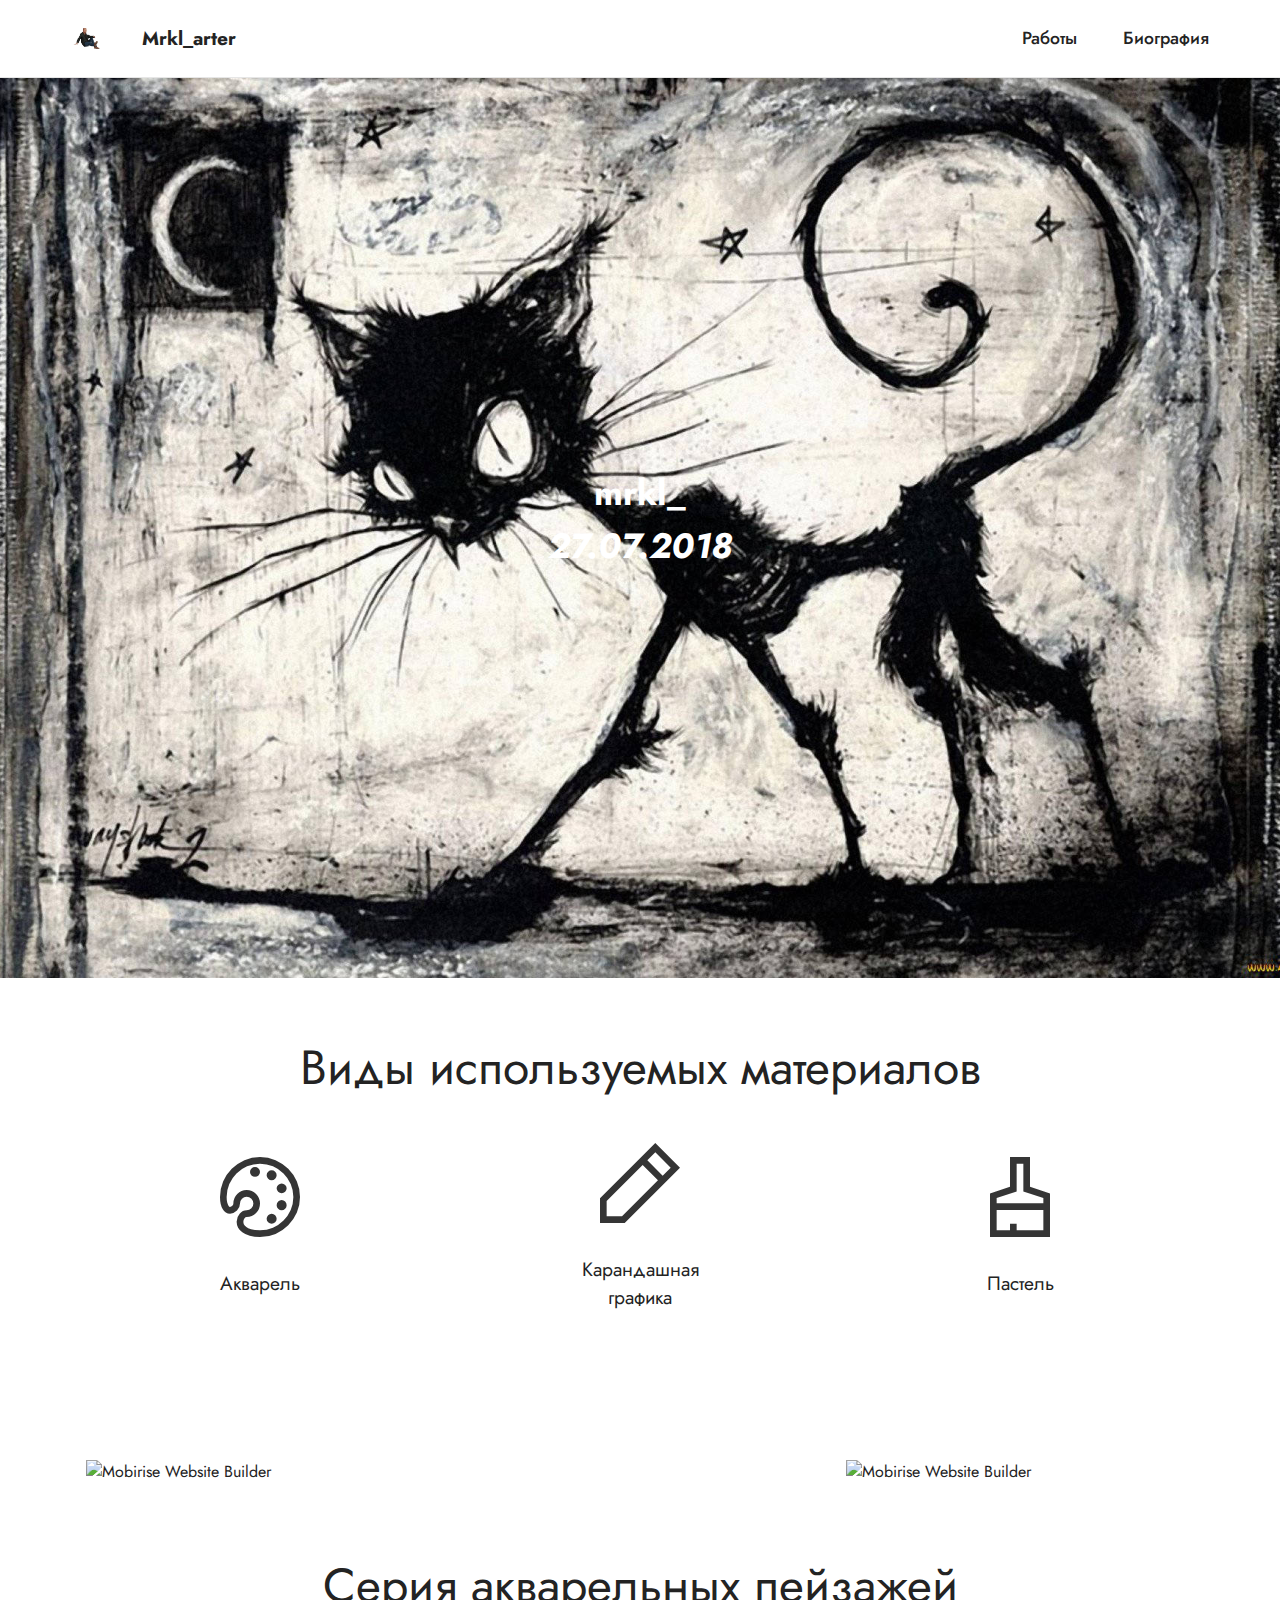
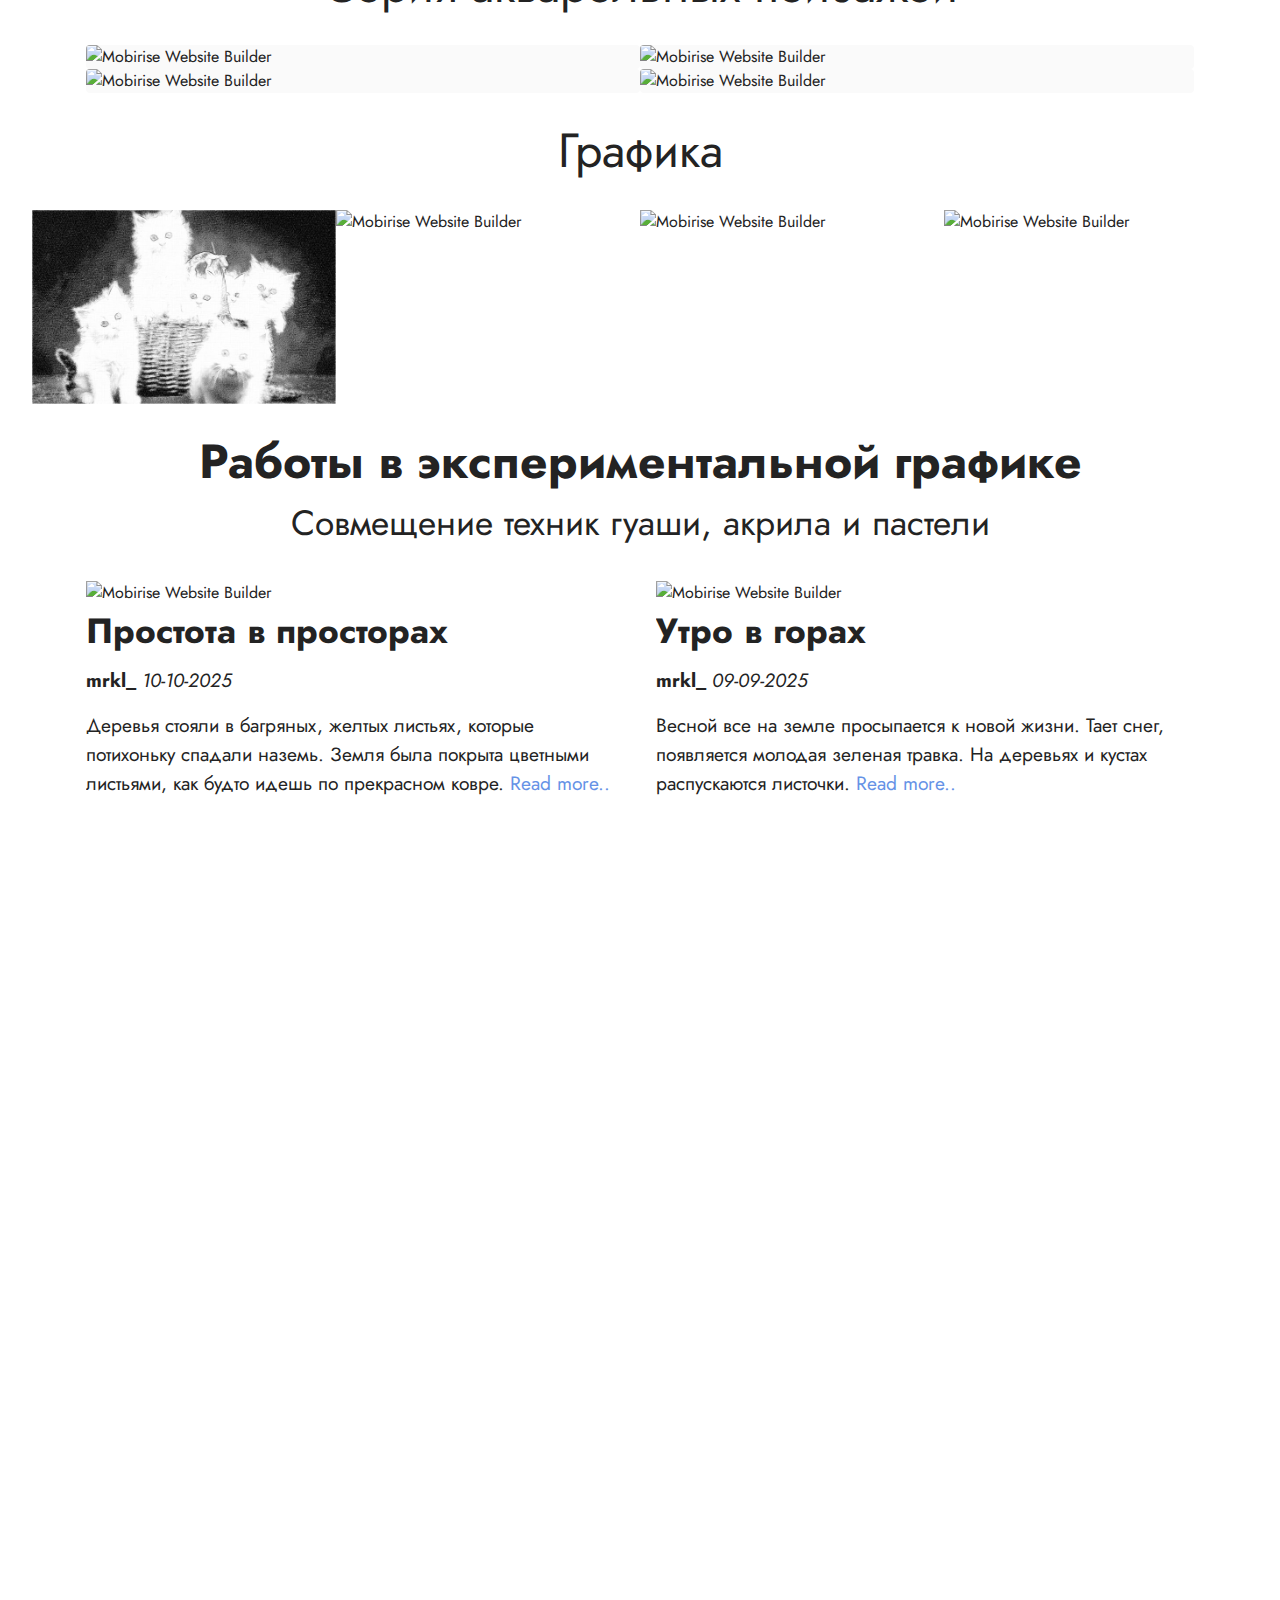
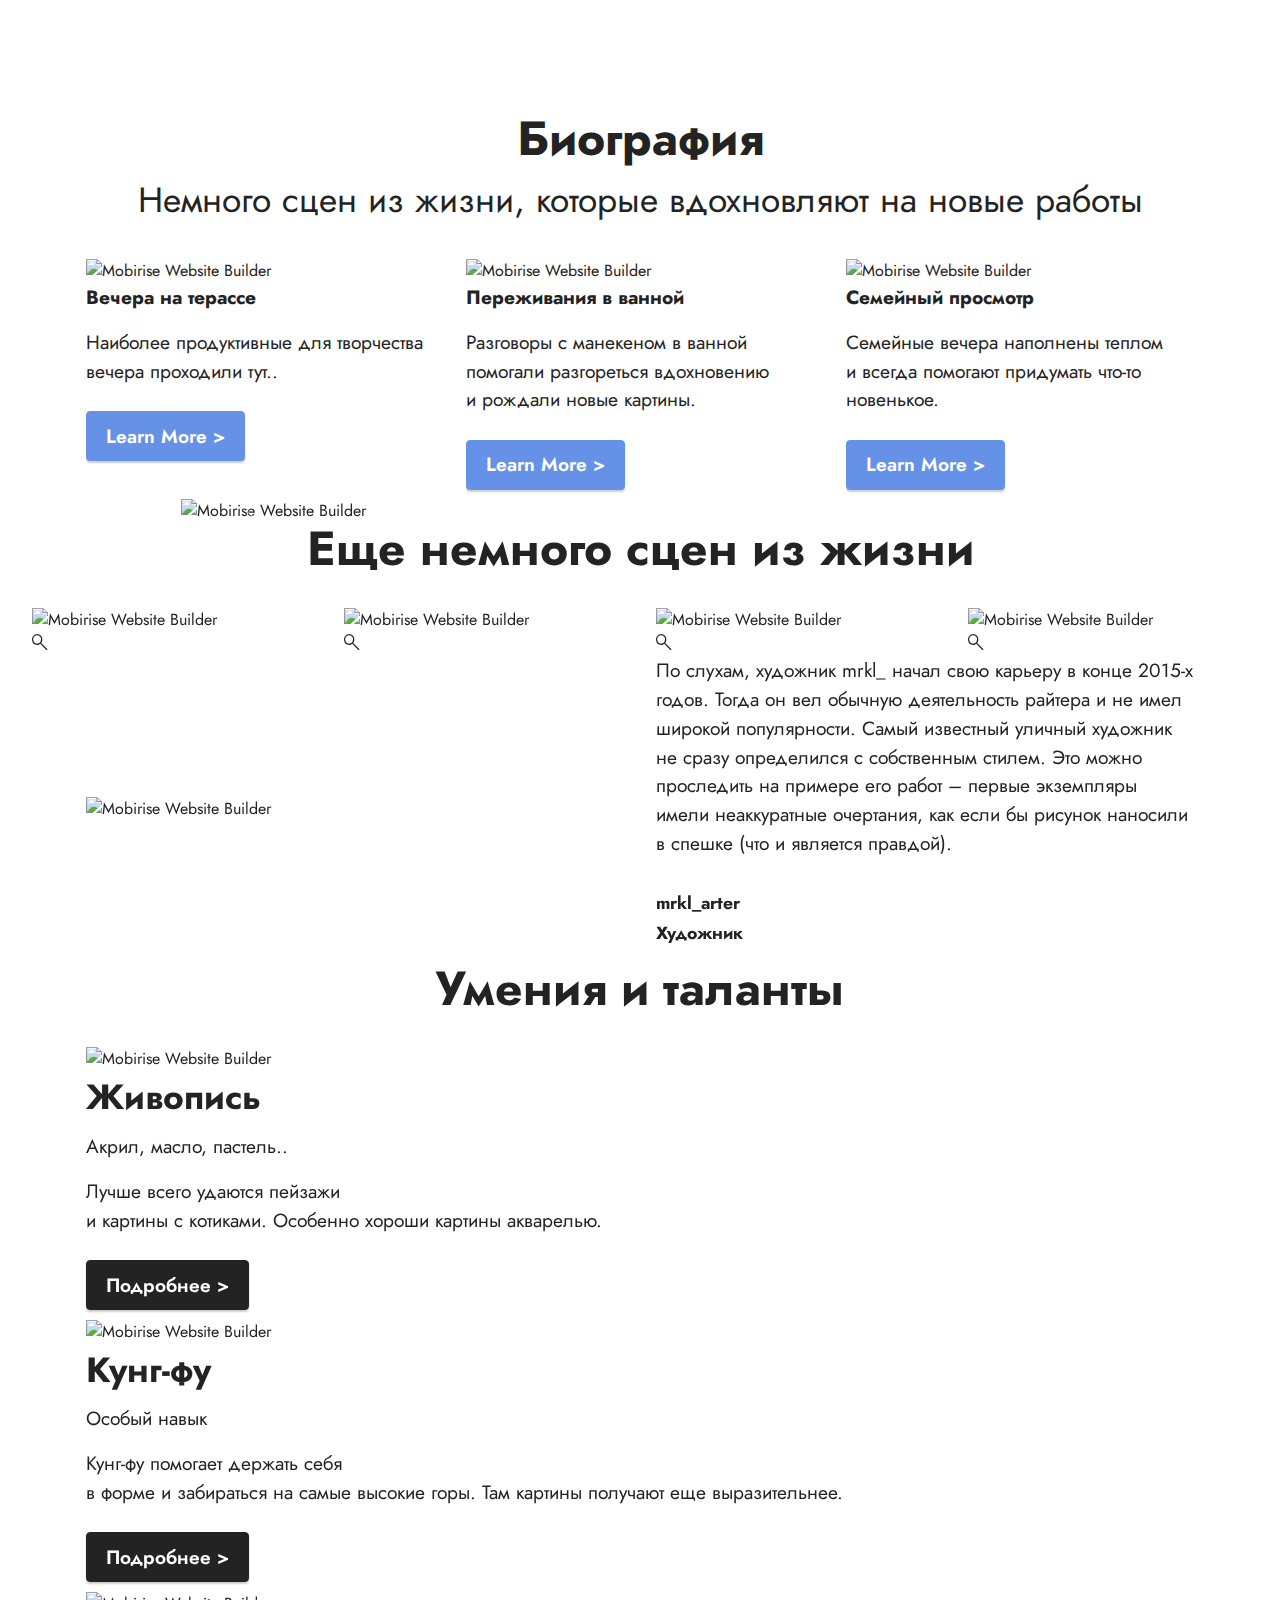
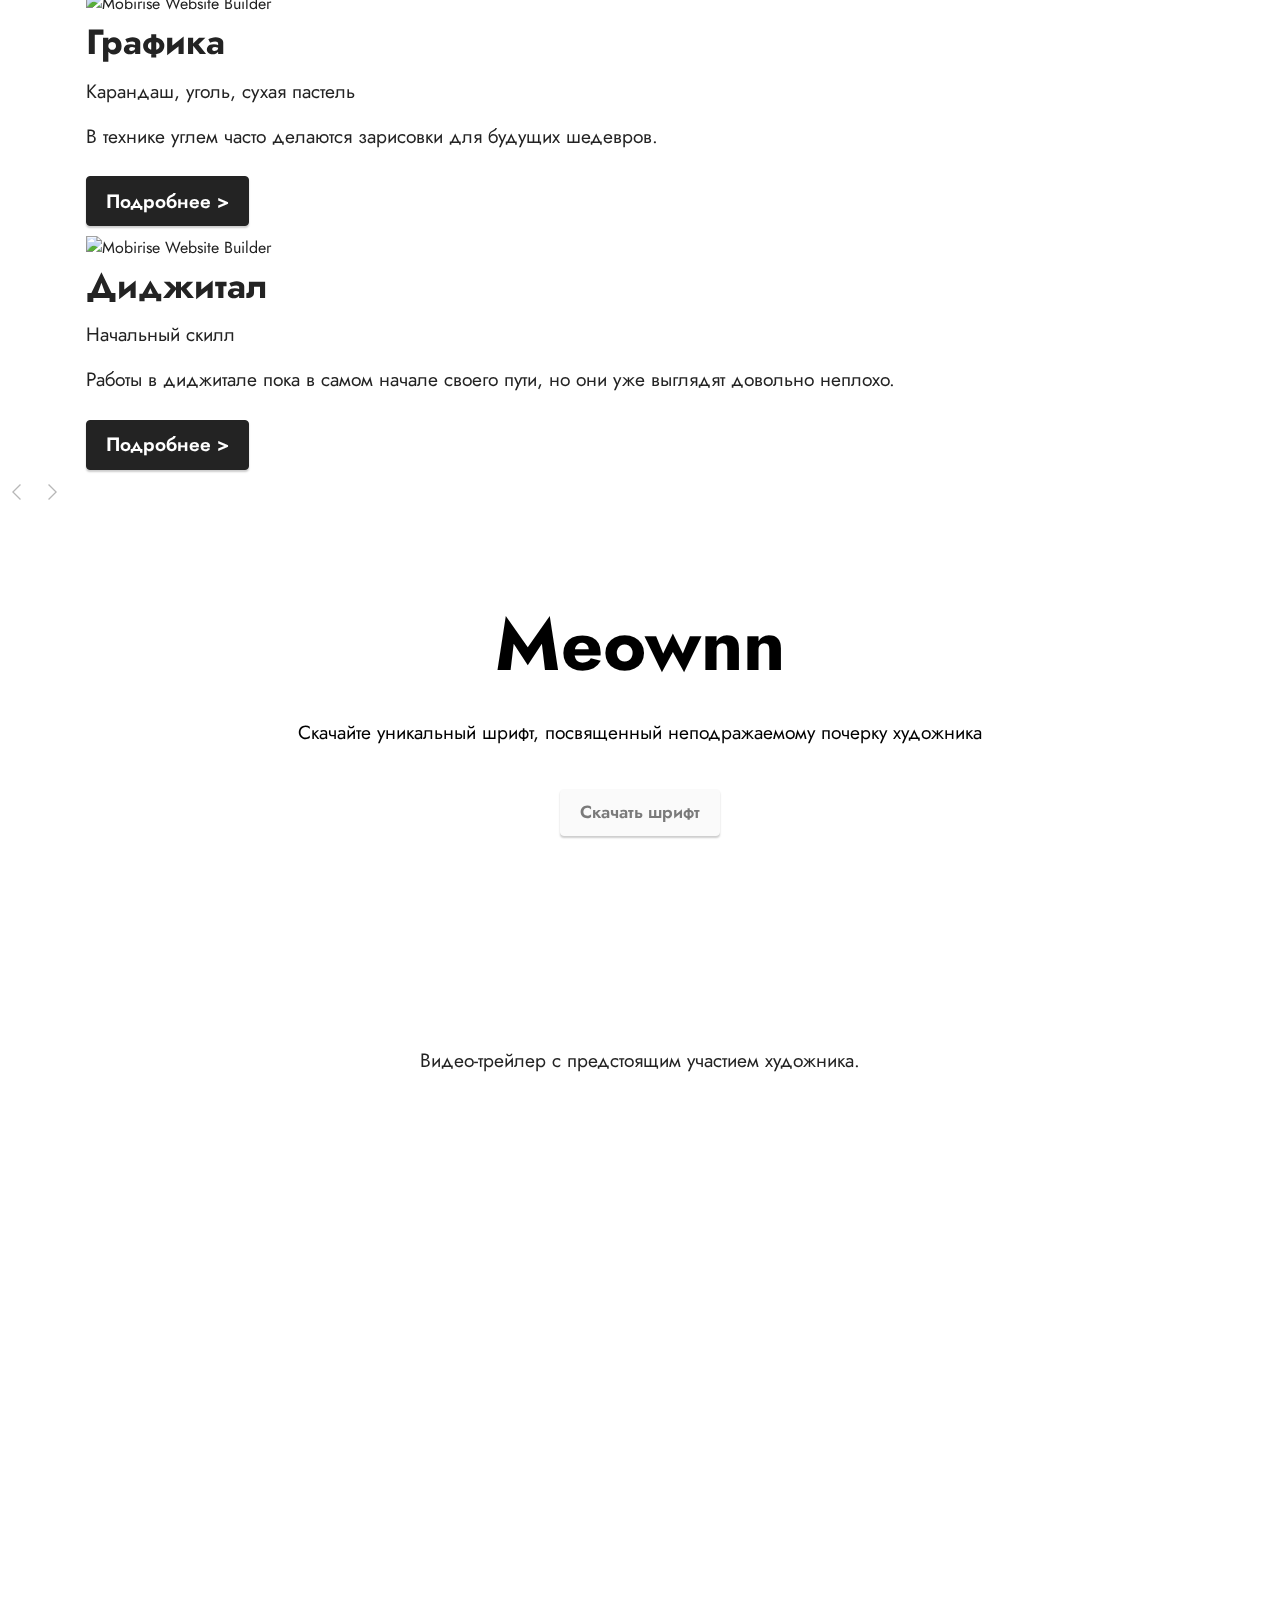
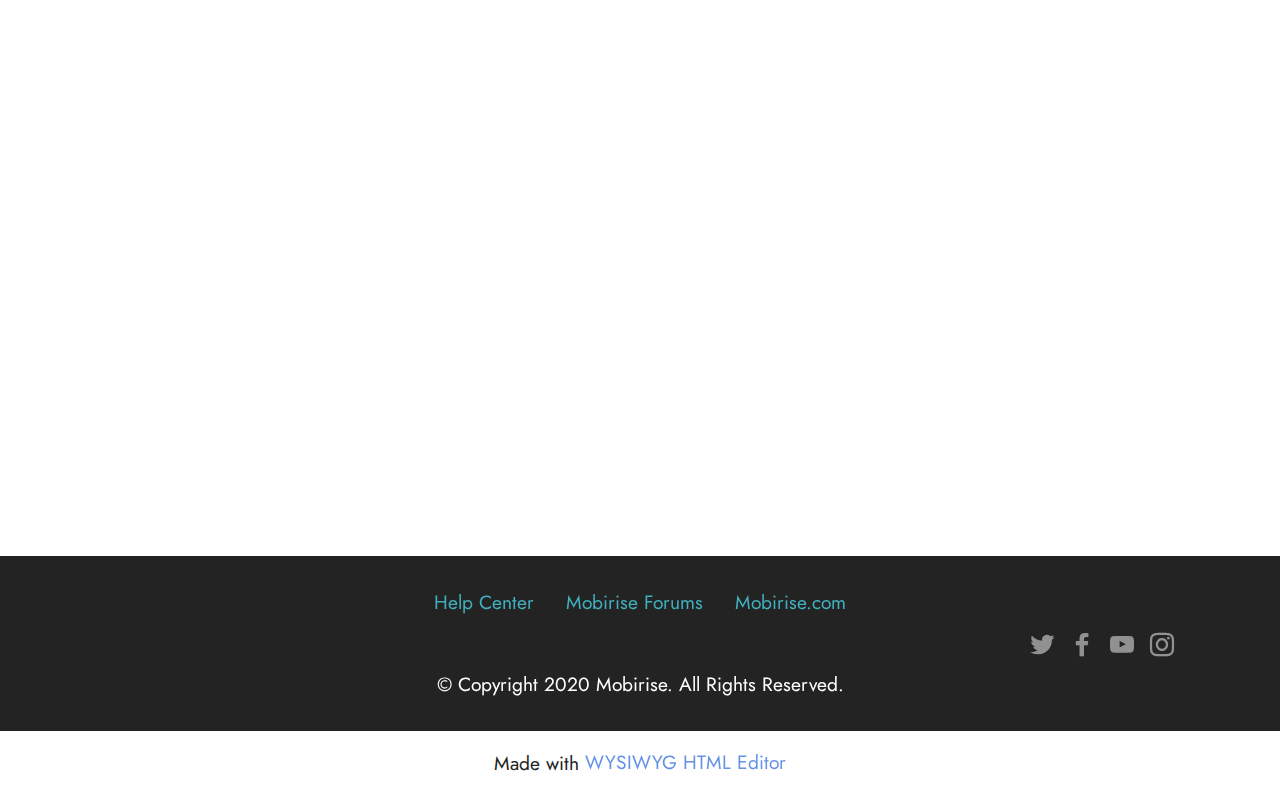
==== commit 0edf1bc6: "Add files via upload" ====
--- a/index.html
+++ b/index.html
@@ -43,7 +43,7 @@
                         <img src="assets/images/-156x117.png" alt="Mobirise Website Builder" style="height: 3.8rem;">
                     </a>
                 </span>
-                <span class="navbar-caption-wrap"><a class="navbar-caption text-black display-7" href="https://mobiri.se">художникк</a></span>
+                <span class="navbar-caption-wrap"><a class="navbar-caption text-black text-primary display-7" href="index.html#header6-p">Mrkl_arter</a></span>
             </div>
             <button class="navbar-toggler" type="button" data-toggle="collapse" data-bs-toggle="collapse" data-target="#navbarSupportedContent" data-bs-target="#navbarSupportedContent" aria-controls="navbarNavAltMarkup" aria-expanded="false" aria-label="Toggle navigation">
                 <div class="hamburger">
@@ -54,8 +54,8 @@
                 </div>
             </button>
             <div class="collapse navbar-collapse" id="navbarSupportedContent">
-                <ul class="navbar-nav nav-dropdown nav-right" data-app-modern-menu="true"><li class="nav-item"><a class="nav-link link text-black display-4" href="https://mobirise.com">работы</a></li>
-                    <li class="nav-item"><a class="nav-link link text-black display-4" href="https://mobirise.com">судьба</a></li></ul>
+                <ul class="navbar-nav nav-dropdown nav-right" data-app-modern-menu="true"><li class="nav-item"><a class="nav-link link text-black text-primary display-4" href="index.html#image6-u">Работы</a></li>
+                    <li class="nav-item"><a class="nav-link link text-black text-primary display-4" href="index.html#features3-1b">Биография</a></li></ul>
                 
                 
             </div>
@@ -74,7 +74,7 @@
     <div class="align-center container">
         <div class="row justify-content-center">
             <div class="col-12 col-lg-10">
-                <h1 class="mbr-section-title mbr-fonts-style mbr-white mb-3 display-1"><strong>Привет, я художник</strong></h1>
+                <h1 class="mbr-section-title mbr-fonts-style mbr-white mb-3 display-5"><strong>mrkl_</strong><br><strong><em>27.07.2018</em></strong></h1>
                 
                 
                 
@@ -91,14 +91,22 @@
     <div class="container">
         <div class="row">
             <div class="col-12">
-                <h3 class="mbr-section-title align-center mb-4 mbr-fonts-style display-2"></h3>
+                <h3 class="mbr-section-title align-center mb-4 mbr-fonts-style display-2">Виды используемых материалов</h3>
             </div>
             <div class="card col-12 col-md-4 col-lg-2 p-3">
                 <div class="card-wrapper">
                     <div class="card-box align-center">
-                        <span class="mbr-iconfont mobi-mbri-image-gallery mobi-mbri" style="color: rgb(53, 53, 53); fill: rgb(53, 53, 53);"></span>
+                        <span class="mbr-iconfont mobi-mbri-change-style mobi-mbri" style="color: rgb(53, 53, 53); fill: rgb(53, 53, 53);"></span>
+                        <h4 class="card-title align-center mbr-black mbr-fonts-style display-7"><strong><a href="index.html#image6-u" class="text-black">Акварель</a></strong></h4>
+                    </div>
+                </div>
+            </div>
+            <div class="card p-3 col-12 col-md-4 col-lg-2">
+                <div class="card-wrapper">
+                    <div class="card-box align-center">
+                        <span class="mbr-iconfont mobi-mbri-edit-2 mobi-mbri" style="color: rgb(53, 53, 53); fill: rgb(53, 53, 53);"></span>
                         <h4 class="card-title align-center mbr-black mbr-fonts-style display-7">
-                            <strong>Optimized Images</strong></h4>
+                            <strong><a href="index.html#gallery6-w" class="text-black">Карандашная графика</a></strong></h4>
                     </div>
                 </div>
             </div>
@@ -107,74 +115,13 @@
                     <div class="card-box align-center">
                         <span class="mbr-iconfont mobi-mbri-website-theme-2 mobi-mbri" style="color: rgb(53, 53, 53); fill: rgb(53, 53, 53);"></span>
                         <h4 class="card-title align-center mbr-black mbr-fonts-style display-7">
-                            <strong>Style Changer</strong></h4>
-                    </div>
-                </div>
-            </div>
-            <div class="card p-3 col-12 col-md-4 col-lg-2">
-                <div class="card-wrapper">
-                    <div class="card-box align-center">
-                        <span class="mbr-iconfont mobi-mbri-sun mobi-mbri" style="color: rgb(53, 53, 53); fill: rgb(53, 53, 53);"></span>
-                        <h4 class="card-title align-center mbr-black mbr-fonts-style display-7">
-                            <strong>Articles</strong>
-                        </h4>
-                    </div>
-                </div>
-            </div>
-            <div class="card p-3 col-12 col-md-4 col-lg-2">
-                <div class="card-wrapper">
-                    <div class="card-box align-center">
-                        <span class="mbr-iconfont mobi-mbri-change-style mobi-mbri" style="color: rgb(53, 53, 53); fill: rgb(53, 53, 53);"></span>
-                        <h4 class="card-title align-center mbr-black mbr-fonts-style display-7">
-                            <strong>Extensions</strong></h4>
-                    </div>
-                </div>
-            </div>
-            <div class="card p-3 col-12 col-md-4 col-lg-2">
-                <div class="card-wrapper">
-                    <div class="card-box align-center">
-                        <span class="mbr-iconfont mobi-mbri-cust-feedback mobi-mbri" style="color: rgb(53, 53, 53); fill: rgb(53, 53, 53);"></span>
-                        <h4 class="card-title align-center mbr-black mbr-fonts-style display-7">
-                            <strong>Cookie Alert
-                            </strong></h4>
-                    </div>
-                </div>
-            </div>
-            <div class="card p-3 col-12 col-md-4 col-lg-2">
-                <div class="card-wrapper">
-                    <div class="card-box align-center">
-                        <span class="mbr-iconfont mobi-mbri-github mobi-mbri" style="color: rgb(53, 53, 53); fill: rgb(53, 53, 53);"></span>
-                        <h4 class="card-title align-center mbr-black mbr-fonts-style display-7">
-                            <strong>Mobile-friendly</strong></h4>
-                    </div>
-                </div>
-            </div>
-        </div>
-    </div>
-</section>
-
-<section data-bs-version="5.1" class="image5 cid-toKCyNb0SD" id="image5-t">
-    
-    
-    
-    <div class="container">
-        <div class="row">
-            <div class="col-12 col-md-12">
-                <div class="row">
-                    <div class="col-12 col-lg-6">
-                        <div class="img-item mb-3">
-                            <img src="assets/images/2019animals-cats-beautiful-black-and-white-cat-sitting-in-pink-colors-133233-fotosketcher-1256x837.jpg" alt="Mobirise Website Builder">
-                            <p class="mbr-fonts-style align-center mt-2 display-7">Картина Весенняя лапка</p>
-                        </div>
-                    </div>
-                    <div class="col-12 col-lg">
-                        <div class="img-item mb-3">
-                            <img src="assets/images/1654068074-7-adonius-club-p-dva-milikh-kotika-krasivo-foto-7-fotosketcher-1256x837.jpg" alt="Mobirise Website Builder">
-                            <p class="mbr-fonts-style align-center mt-2 display-7">Картина Обнимашки</p>
-                        </div>
-                    </div>
-                </div>
-            </div>
+                            <strong><a href="index.html#content1-1g" class="text-black">Пастель</a></strong></h4>
+                    </div>
+                </div>
+            </div>
+            
+            
+            
         </div>
     </div>
 </section>
@@ -191,18 +138,17 @@
                 <div class="row">
                     <div class="col-12 col-lg-8">
                         <div class="img-item mb-3">
-                            <img src="assets/images/qpdan-fotosketcher-1080x1080.jpg" alt="Mobirise Website Builder">
+                            <img src="assets/images/priroda-park-derevya-kusty-rechka-mostik-luchi-romantika-fotosketcher-1695x1126.jpg" alt="Mobirise Website Builder">
                             <div class="img-description mbr-white">
-                                <p class="mbr-fonts-style align-center text1 display-5">Улыбка кота</p>
+                                <p class="mbr-fonts-style align-center text1 display-5"></p>
                             </div>
                         </div>
                     </div>
                     <div class="col-12 col-lg">
                         <div class="img-item mb-3">
-                            <img src="assets/images/v-7d-emjiz0-fotosketcher-816x459.jpg" alt="Mobirise Website Builder">
+                            <img src="assets/images/1657830048-4-kartinkin-net-p-sizii-golub-zhivotnie-krasivo-foto-6-fotosketcher-816x552.jpg" alt="Mobirise Website Builder">
                             <div class="img-description mbr-white">
-                                <p class="mbr-fonts-style align-center text2 display-5">
-                                    Котосемья</p>
+                                <p class="mbr-fonts-style align-center text2 display-5"></p>
                             </div>
                         </div>
                     </div>
@@ -217,14 +163,14 @@
     
     <div class="container">
         <div class="mbr-section-head">
-            <h4 class="mbr-section-title mbr-fonts-style align-center mb-0 display-2"></h4>
+            <h4 class="mbr-section-title mbr-fonts-style align-center mb-0 display-2">Серия акварельных пейзажей</h4>
             
         </div>
         <div class="row mt-4">
             <div class="item features-image сol-12 col-md-6 col-lg-6">
                 <div class="item-wrapper">
                     <div class="item-img">
-                        <img src="assets/images/1664071857-15-phonoteka-org-p-oboi-na-planshet-milie-kotiki-krasivo-15-fotosketcher-1288x805.jpeg" alt="Mobirise Website Builder">
+                        <img src="assets/images/1666820758-1-gas-kvas-com-p-risunki-prirodi-foto-1-fotosketcher-1288x850.jpeg" alt="Mobirise Website Builder">
                     </div>
                     
                     
@@ -233,7 +179,7 @@
             <div class="item features-image сol-12 col-md-6 col-lg-6">
                 <div class="item-wrapper">
                     <div class="item-img">
-                        <img src="assets/images/cd7412da1e03af2ad39e-fotosketcher-1280x854.jpeg" alt="Mobirise Website Builder">
+                        <img src="assets/images/00-1753847-fotosketcher-1200x798.jpeg" alt="Mobirise Website Builder">
                     </div>
                     
                     
@@ -242,7 +188,7 @@
             <div class="item features-image сol-12 col-md-6 col-lg-6">
                 <div class="item-wrapper">
                     <div class="item-img">
-                        <img src="assets/images/1489051999-kotik-hosiko-23-fotosketcher-880x880.jpeg" alt="Mobirise Website Builder">
+                        <img src="assets/images/beautiful-nature-of-canadas-landscapes-mark-jinks-23-fotosketcher-1024x683.jpeg" alt="Mobirise Website Builder">
                     </div>
                     
                     
@@ -251,7 +197,7 @@
             <div class="item features-image сol-12 col-md-6 col-lg-6">
                 <div class="item-wrapper">
                     <div class="item-img">
-                        <img src="assets/images/kotenok-seryy-pushistyy-4321-fotosketcher-1288x920.jpeg" alt="Mobirise Website Builder" title="">
+                        <img src="assets/images/4089-1000x830-fotosketcher-1000x750.jpeg" alt="Mobirise Website Builder" title="">
                     </div>
                     
                     
@@ -269,13 +215,13 @@
 
     <div class="container-fluid">
         <div class="mbr-section-head">
-            <h3 class="mbr-section-title mbr-fonts-style align-center m-0 display-2">еще работы</h3>
+            <h3 class="mbr-section-title mbr-fonts-style align-center m-0 display-2">Графика</h3>
             
         </div>
         <div class="row mbr-gallery mt-4">
             <div class="col-12 col-md-6 col-lg-3 item gallery-image">
-                <div class="item-wrapper" data-toggle="modal" data-bs-toggle="modal" data-target="#tr38iEeVih-modal" data-bs-target="#tr38iEeVih-modal">
-                    <img class="w-100" src="assets/images/1654386200-6-adonius-club-p-kotiki-i-kotyata-krasivo-foto-6-fotosketcher-694x443.jpg" alt="Mobirise Website Builder" data-slide-to="0" data-bs-slide-to="0" data-target="#lb-tr38iEeVih" data-bs-target="#lb-tr38iEeVih">
+                <div class="item-wrapper" data-toggle="modal" data-bs-toggle="modal" data-target="#ts5IAUp6Wr-modal" data-bs-target="#ts5IAUp6Wr-modal">
+                    <img class="w-100" src="assets/images/1654386200-6-adonius-club-p-kotiki-i-kotyata-krasivo-foto-6-fotosketcher-694x443.jpg" alt="Mobirise Website Builder" data-slide-to="0" data-bs-slide-to="0" data-target="#lb-ts5IAUp6Wr" data-bs-target="#lb-ts5IAUp6Wr">
                     <div class="icon-wrapper">
                         <span class="mobi-mbri mobi-mbri-search mbr-iconfont mbr-iconfont-btn"></span>
                     </div>
@@ -283,8 +229,8 @@
                 
             </div>
             <div class="col-12 col-md-6 col-lg-3 item gallery-image">
-                <div class="item-wrapper" data-toggle="modal" data-bs-toggle="modal" data-target="#tr38iEeVih-modal" data-bs-target="#tr38iEeVih-modal">
-                    <img class="w-100" src="assets/images/262058-werecat-fotosketcher-694x434.jpg" alt="Mobirise Website Builder" data-slide-to="1" data-bs-slide-to="1" data-target="#lb-tr38iEeVih" data-bs-target="#lb-tr38iEeVih">
+                <div class="item-wrapper" data-toggle="modal" data-bs-toggle="modal" data-target="#ts5IAUp6Wr-modal" data-bs-target="#ts5IAUp6Wr-modal">
+                    <img class="w-100" src="assets/images/priroda-park-derevya-kusty-rechka-mostik-luchi-romantika-fotosketcher-694x461.jpg" alt="Mobirise Website Builder" data-slide-to="1" data-bs-slide-to="1" data-target="#lb-ts5IAUp6Wr" data-bs-target="#lb-ts5IAUp6Wr">
                     <div class="icon-wrapper">
                         <span class="mobi-mbri mobi-mbri-search mbr-iconfont mbr-iconfont-btn"></span>
                     </div>
@@ -292,8 +238,8 @@
                 
             </div>
             <div class="col-12 col-md-6 col-lg-3 item gallery-image">
-                <div class="item-wrapper" data-toggle="modal" data-bs-toggle="modal" data-target="#tr38iEeVih-modal" data-bs-target="#tr38iEeVih-modal">
-                    <img class="w-100" src="assets/images/malenkij-kotik-lezhit-na-spine-i-baldeet-fotosketcher-694x461.jpg" alt="Mobirise Website Builder" data-slide-to="2" data-bs-slide-to="2" data-target="#lb-tr38iEeVih" data-bs-target="#lb-tr38iEeVih">
+                <div class="item-wrapper" data-toggle="modal" data-bs-toggle="modal" data-target="#ts5IAUp6Wr-modal" data-bs-target="#ts5IAUp6Wr-modal">
+                    <img class="w-100" src="assets/images/qpdan-fotosketcher-694x694.jpeg" alt="Mobirise Website Builder" data-slide-to="2" data-bs-slide-to="2" data-target="#lb-ts5IAUp6Wr" data-bs-target="#lb-ts5IAUp6Wr">
                     <div class="icon-wrapper">
                         <span class="mobi-mbri mobi-mbri-search mbr-iconfont mbr-iconfont-btn"></span>
                     </div>
@@ -301,8 +247,8 @@
                 
             </div>
             <div class="col-12 col-md-6 col-lg-3 item gallery-image">
-                <div class="item-wrapper" data-toggle="modal" data-bs-toggle="modal" data-target="#tr38iEeVih-modal" data-bs-target="#tr38iEeVih-modal">
-                    <img class="w-100" src="assets/images/krasivye-kartinki-kotikov-29-fotosketcher-694x461.jpg" alt="Mobirise Website Builder" data-slide-to="3" data-bs-slide-to="3" data-target="#lb-tr38iEeVih" data-bs-target="#lb-tr38iEeVih">
+                <div class="item-wrapper" data-toggle="modal" data-bs-toggle="modal" data-target="#ts5IAUp6Wr-modal" data-bs-target="#ts5IAUp6Wr-modal">
+                    <img class="w-100" src="assets/images/v-7d-emjiz0-fotosketcher-694x390.jpg" alt="Mobirise Website Builder" data-slide-to="3" data-bs-slide-to="3" data-target="#lb-ts5IAUp6Wr" data-bs-target="#lb-ts5IAUp6Wr">
                     <div class="icon-wrapper">
                         <span class="mobi-mbri mobi-mbri-search mbr-iconfont mbr-iconfont-btn"></span>
                     </div>
@@ -311,38 +257,38 @@
             </div>
         </div>
 
-        <div class="modal mbr-slider" tabindex="-1" role="dialog" aria-hidden="true" id="tr38iEeVih-modal">
+        <div class="modal mbr-slider" tabindex="-1" role="dialog" aria-hidden="true" id="ts5IAUp6Wr-modal">
             <div class="modal-dialog" role="document">
                 <div class="modal-content">
                     <div class="modal-body">
-                        <div class="carousel slide" id="lb-tr38iEeVih" data-interval="5000" data-bs-interval="5000">
+                        <div class="carousel slide" id="lb-ts5IAUp6Wr" data-interval="5000" data-bs-interval="5000">
                             <div class="carousel-inner">
                                 <div class="carousel-item active">
                                     <img class="d-block w-100" src="assets/images/1654386200-6-adonius-club-p-kotiki-i-kotyata-krasivo-foto-6-fotosketcher-694x443.jpg" alt="Mobirise Website Builder">
                                 </div>
                                 <div class="carousel-item">
-                                    <img class="d-block w-100" src="assets/images/262058-werecat-fotosketcher-694x434.jpg" alt="Mobirise Website Builder">
+                                    <img class="d-block w-100" src="assets/images/priroda-park-derevya-kusty-rechka-mostik-luchi-romantika-fotosketcher-694x461.jpg" alt="Mobirise Website Builder">
                                 </div>
                                 <div class="carousel-item">
-                                    <img class="d-block w-100" src="assets/images/malenkij-kotik-lezhit-na-spine-i-baldeet-fotosketcher-694x461.jpg" alt="Mobirise Website Builder">
+                                    <img class="d-block w-100" src="assets/images/qpdan-fotosketcher-694x694.jpeg" alt="Mobirise Website Builder">
                                 </div>
                                 <div class="carousel-item">
-                                    <img class="d-block w-100" src="assets/images/krasivye-kartinki-kotikov-29-fotosketcher-694x461.jpg" alt="Mobirise Website Builder">
+                                    <img class="d-block w-100" src="assets/images/v-7d-emjiz0-fotosketcher-694x390.jpg" alt="Mobirise Website Builder">
                                 </div>
                             </div>
                             <ol class="carousel-indicators">
-                                <li data-slide-to="0" data-bs-slide-to="0" class="active" data-target="#lb-tr38iEeVih" data-bs-target="#lb-tr38iEeVih"></li>
-                                <li data-slide-to="1" data-bs-slide-to="1" data-target="#lb-tr38iEeVih" data-bs-target="#lb-tr38iEeVih"></li>
-                                <li data-slide-to="2" data-bs-slide-to="2" data-target="#lb-tr38iEeVih" data-bs-target="#lb-tr38iEeVih"></li>
-                                <li data-slide-to="3" data-bs-slide-to="3" data-target="#lb-tr38iEeVih" data-bs-target="#lb-tr38iEeVih"></li>
+                                <li data-slide-to="0" data-bs-slide-to="0" class="active" data-target="#lb-ts5IAUp6Wr" data-bs-target="#lb-ts5IAUp6Wr"></li>
+                                <li data-slide-to="1" data-bs-slide-to="1" data-target="#lb-ts5IAUp6Wr" data-bs-target="#lb-ts5IAUp6Wr"></li>
+                                <li data-slide-to="2" data-bs-slide-to="2" data-target="#lb-ts5IAUp6Wr" data-bs-target="#lb-ts5IAUp6Wr"></li>
+                                <li data-slide-to="3" data-bs-slide-to="3" data-target="#lb-ts5IAUp6Wr" data-bs-target="#lb-ts5IAUp6Wr"></li>
                             </ol>
                             <a role="button" href="" class="close" data-dismiss="modal" data-bs-dismiss="modal" aria-label="Close">
                             </a>
-                            <a class="carousel-control-prev carousel-control" role="button" data-slide="prev" data-bs-slide="prev" href="#lb-tr38iEeVih">
+                            <a class="carousel-control-prev carousel-control" role="button" data-slide="prev" data-bs-slide="prev" href="#lb-ts5IAUp6Wr">
                                 <span class="mobi-mbri mobi-mbri-arrow-prev" aria-hidden="true"></span>
                                 <span class="sr-only visually-hidden">Previous</span>
                             </a>
-                            <a class="carousel-control-next carousel-control" role="button" data-slide="next" data-bs-slide="next" href="#lb-tr38iEeVih">
+                            <a class="carousel-control-next carousel-control" role="button" data-slide="next" data-bs-slide="next" href="#lb-ts5IAUp6Wr">
                                 <span class="mobi-mbri mobi-mbri-arrow-next" aria-hidden="true"></span>
                                 <span class="sr-only visually-hidden">Next</span>
                             </a>
@@ -354,65 +300,401 @@
     </div>
 </section>
 
-<section data-bs-version="5.1" class="people5 mbr-embla cid-toKCFOEcRe" id="people5-x">
-
-    
-
-    
-    
-
-    <div class="position-relative text-center">
-        <h3 class="mb-4 mbr-fonts-style display-2"><strong>Команда художника</strong></h3>
-
-        <div class="embla" data-skip-snaps="true" data-align="center" data-auto-play-interval="5" data-draggable="true">
-            <div class="embla__viewport container-fluid">
+<section data-bs-version="5.1" class="content1 cid-ts5xMzI5h9" id="content1-1g">
+    
+    
+    <div class="container">
+        <div class="mbr-section-head">
+            <h4 class="mbr-section-title mbr-fonts-style align-center mb-0 display-2"><strong>Работы в экспериментальной графике</strong></h4>
+            <h5 class="mbr-section-subtitle mbr-fonts-style align-center mb-0 mt-2 display-5">Совмещение техник гуаши, акрила и пастели</h5>
+        </div>
+        <div class="row mt-4">
+            <div class="item features-image сol-12 col-md-6 col-lg-6">
+                <div class="item-wrapper">
+                    <div class="item-img">
+                        <img src="assets/images/1655365056-1-gas-kvas-com-p-foto-peizazhi-prirodi-1-fotosketcher-1256x837.jpg" alt="Mobirise Website Builder" title="">
+                    </div>
+                    <div class="item-content">
+                        <h5 class="item-title mbr-fonts-style display-5"><strong>Простота в просторах</strong></h5>
+                        <h6 class="item-subtitle mbr-fonts-style mt-1 display-7">
+                            <strong>mrkl_</strong><em>&nbsp;10-10-2025</em></h6>
+                        <p class="mbr-text mbr-fonts-style mt-3 display-7">Деревья стояли в багряных, желтых листьях, которые потихоньку спадали наземь. Земля была покрыта цветными листьями, как будто идешь по прекрасном ковре.&nbsp;<a href="#" class="text-primary">Read more..</a></p>
+                    </div>
+                    
+                </div>
+            </div>
+            <div class="item features-image сol-12 col-md-6 col-lg-6">
+                <div class="item-wrapper">
+                    <div class="item-img">
+                        <img src="assets/images/0d-picture-20df317f-fotosketcher-896x690.jpg" alt="Mobirise Website Builder" title="">
+                    </div>
+                    <div class="item-content">
+                        <h5 class="item-title mbr-fonts-style display-5"><strong>Утро в горах</strong></h5>
+                        <h6 class="item-subtitle mbr-fonts-style mt-1 display-7"><strong>mrkl_&nbsp;</strong><em>09-09-2025</em></h6>
+                        <p class="mbr-text mbr-fonts-style mt-3 display-7">Весной все на земле просыпается к новой жизни. Тает снег, появляется молодая зеленая травка. На деревьях и кустах распускаются листочки.&nbsp;<a href="#top" class="text-primary">Read more..</a><br></p>
+                    </div>
+                    
+                </div>
+            </div>
+
+
+        </div>
+    </div>
+</section>
+
+<section data-bs-version="5.1" class="countdown4 cid-toKCUwqd4x mbr-fullscreen mbr-parallax-background" id="countdown4-10">
+    
+
+    
+    
+    <div class="container">
+        <div class="row justify-content-center">
+            <div class="col-lg-8">
+                <h3 class="mbr-section-title mb-5 align-center mbr-fonts-style display-2"></h3>
+                
+                <div class="countdown-cont align-center mb-5">
+                    <div class="daysCountdown col-xs-3 col-sm-3 col-md-3" title="Days"></div>
+                    <div class="hoursCountdown col-xs-3 col-sm-3 col-md-3" title="Hours"></div>
+                    <div class="minutesCountdown col-xs-3 col-sm-3 col-md-3" title="Minutes"></div>
+                    <div class="secondsCountdown col-xs-3 col-sm-3 col-md-3" title="Seconds"></div>
+                    <div class="countdown" data-due-date="31.12.202"></div>
+                </div>
+                <p class="mbr-text mb-5 align-center mbr-fonts-style display-7">
+                    Следите за обновлениями в соцсетях</p>
+                <div class="icons-menu row justify-content-center display-7">
+                    
+                    
+                    
+                    
+                <div class="soc-item col-auto">
+                        <a href="index.html" target="_blank" class="social__link">
+                            <span class="mbr-iconfont mobi-mbri-github mobi-mbri"></span>
+                        </a>
+                    </div><div class="soc-item col-auto">
+                        <a href="index.html" target="_blank" class="social__link">
+                            <span class="mbr-iconfont mobi-mbri-smile-face mobi-mbri"></span>
+                        </a>
+                    </div><div class="soc-item col-auto">
+                        <a href="index.html" target="_blank" class="social__link">
+                            <span class="mbr-iconfont mobi-mbri-preview mobi-mbri"></span>
+                        </a>
+                    </div><div class="soc-item col-auto">
+                        <a href="index.html" target="_blank" class="social__link">
+                            <span class="mbr-iconfont mobi-mbri-rocket mobi-mbri"></span>
+                        </a>
+                    </div></div>
+                
+            </div>
+        </div>
+    </div>
+</section>
+
+<section data-bs-version="5.1" class="features3 cid-ts5xzJQZei" id="features3-1b">
+    
+    
+    <div class="container">
+        <div class="mbr-section-head">
+            <h4 class="mbr-section-title mbr-fonts-style align-center mb-0 display-2">
+                <strong>Биография</strong></h4>
+            <h5 class="mbr-section-subtitle mbr-fonts-style align-center mb-0 mt-2 display-5">Немного сцен из жизни, которые вдохновляют на новые работы</h5>
+        </div>
+        <div class="row mt-4">
+            <div class="item features-image сol-12 col-md-6 col-lg-4">
+                <div class="item-wrapper">
+                    <div class="item-img">
+                        <img src="assets/images/34-815x611.png" alt="Mobirise Website Builder">
+                    </div>
+                    <div class="item-content">
+                        <h5 class="item-title mbr-fonts-style display-7"><strong>Вечера на терассе</strong></h5>
+                        
+                        <p class="mbr-text mbr-fonts-style mt-3 display-7">Наиболее продуктивные для творчества вечера проходили тут..</p>
+                    </div>
+                    <div class="mbr-section-btn item-footer mt-2"><a href="" class="btn btn-primary item-btn display-7" target="_blank">Learn More
+                            &gt;</a></div>
+                </div>
+            </div>
+            <div class="item features-image сol-12 col-md-6 col-lg-4">
+                <div class="item-wrapper">
+                    <div class="item-img">
+                        <img src="assets/images/-815x611.png" alt="Mobirise Website Builder">
+                    </div>
+                    <div class="item-content">
+                        <h5 class="item-title mbr-fonts-style display-7"><strong>Переживания в ванной</strong></h5>
+                        
+                        <p class="mbr-text mbr-fonts-style mt-3 display-7">Разговоры с манекеном в ванной помогали разгореться вдохновению <br>и рождали новые картины.</p>
+                    </div>
+                    <div class="mbr-section-btn item-footer mt-2"><a href="" class="btn btn-primary item-btn display-7" target="_blank">Learn More
+                            &gt;</a></div>
+                </div>
+            </div>
+            <div class="item features-image сol-12 col-md-6 col-lg-4">
+                <div class="item-wrapper">
+                    <div class="item-img">
+                        <img src="assets/images/3-2-815x611.png" alt="Mobirise Website Builder">
+                    </div>
+                    <div class="item-content">
+                        <h5 class="item-title mbr-fonts-style display-7"><strong>Семейный просмотр</strong></h5>
+                        
+                        <p class="mbr-text mbr-fonts-style mt-3 display-7">Семейные вечера наполнены теплом&nbsp;<br>и всегда помогают придумать что-то новенькое.</p>
+                    </div>
+                    <div class="mbr-section-btn item-footer mt-2"><a href="" class="btn btn-primary item-btn display-7" target="_blank">Learn More
+                            &gt;</a></div>
+                </div>
+            </div>
+        </div>
+    </div>
+</section>
+
+<section data-bs-version="5.1" class="slider2 cid-ts5xT65Tx6" id="slider2-1h">
+    
+
+    
+    <div class="container">
+        <div class="row justify-content-center">
+            <div class="col-12 col-md-10">
+                <div class="carousel slide" id="ts5IAWkm7m" data-interval="5000" data-bs-interval="5000">
+                    
+                    <ol class="carousel-indicators">
+                        <li data-slide-to="0" data-bs-slide-to="0" class="active" data-target="#ts5IAWkm7m" data-bs-target="#ts5IAWkm7m"></li>
+                        <li data-slide-to="1" data-bs-slide-to="1" data-target="#ts5IAWkm7m" data-bs-target="#ts5IAWkm7m"></li>
+                        <li data-slide-to="2" data-bs-slide-to="2" data-target="#ts5IAWkm7m" data-bs-target="#ts5IAWkm7m"></li>
+                    </ol>
+                    <div class="carousel-inner">
+                        <div class="carousel-item slider-image item active">
+                            <div class="item-wrapper">
+                                <img class="d-block w-100" src="assets/images/-7-1210x908.png" alt="Mobirise Website Builder">
+                                <div class="carousel-caption d-none d-md-block">
+                                    <h5 class="mbr-section-subtitle mbr-fonts-style display-5"><strong>Уютная гостиная</strong></h5>
+                                    <p class="mbr-section-text mbr-fonts-style display-7">
+                                        Здесь часто собирается семья на совместные ужины.</p>
+                                </div>
+                            </div>
+                        </div>
+                        <div class="carousel-item slider-image item">
+                            <div class="item-wrapper">
+                                <img class="d-block w-100" src="assets/images/4-1800x1350.png" alt="Mobirise Website Builder">
+                                <div class="carousel-caption d-none d-md-block">
+                                    <h5 class="mbr-section-subtitle mbr-fonts-style display-5">
+                                        <strong>Детская брата</strong></h5>
+                                    <p class="mbr-section-text mbr-fonts-style display-7">
+                                        Здесь живет младший брат.</p>
+                                </div>
+                            </div>
+                        </div>
+                        <div class="carousel-item slider-image item">
+                            <div class="item-wrapper">
+                                <img class="d-block w-100" src="assets/images/-870x653.png" alt="Mobirise Website Builder">
+                                <div class="carousel-caption d-none d-md-block">
+                                    <h5 class="mbr-section-subtitle mbr-fonts-style display-5">
+                                        <strong>Пугающая гостиная №2</strong></h5>
+                                    <p class="mbr-section-text mbr-fonts-style display-7">
+                                        Сестра часто смотрит тут в полумраке телевизор.</p>
+                                </div>
+                            </div>
+                        </div>
+                    </div>
+                    <a class="carousel-control carousel-control-prev" role="button" data-slide="prev" data-bs-slide="prev" href="#ts5IAWkm7m">
+                        <span class="mobi-mbri mobi-mbri-arrow-prev" aria-hidden="true"></span>
+                        <span class="sr-only visually-hidden">Previous</span>
+                    </a>
+                    <a class="carousel-control carousel-control-next" role="button" data-slide="next" data-bs-slide="next" href="#ts5IAWkm7m">
+                        <span class="mobi-mbri mobi-mbri-arrow-next" aria-hidden="true"></span>
+                        <span class="sr-only visually-hidden">Next</span>
+                    </a>
+                </div>
+            </div>
+        </div>
+    </div>
+</section>
+
+<section data-bs-version="5.1" class="gallery6 mbr-gallery cid-ts5xFKpaJQ" id="gallery6-1d">
+    
+
+    
+    
+
+    <div class="container-fluid">
+        <div class="mbr-section-head">
+            <h3 class="mbr-section-title mbr-fonts-style align-center m-0 display-2"><strong>Еще немного сцен из жизни</strong></h3>
+            
+        </div>
+        <div class="row mbr-gallery mt-4">
+            <div class="col-12 col-md-6 col-lg-3 item gallery-image">
+                <div class="item-wrapper" data-toggle="modal" data-bs-toggle="modal" data-target="#ts5IAWNSEx-modal" data-bs-target="#ts5IAWNSEx-modal">
+                    <img class="w-100" src="assets/images/5-694x521.png" alt="Mobirise Website Builder" data-slide-to="0" data-bs-slide-to="0" data-target="#lb-ts5IAWNSEx" data-bs-target="#lb-ts5IAWNSEx">
+                    <div class="icon-wrapper">
+                        <span class="mobi-mbri mobi-mbri-search mbr-iconfont mbr-iconfont-btn"></span>
+                    </div>
+                </div>
+                
+            </div>
+            <div class="col-12 col-md-6 col-lg-3 item gallery-image">
+                <div class="item-wrapper" data-toggle="modal" data-bs-toggle="modal" data-target="#ts5IAWNSEx-modal" data-bs-target="#ts5IAWNSEx-modal">
+                    <img class="w-100" src="assets/images/5-694x521.png" alt="Mobirise Website Builder" data-slide-to="1" data-bs-slide-to="1" data-target="#lb-ts5IAWNSEx" data-bs-target="#lb-ts5IAWNSEx">
+                    <div class="icon-wrapper">
+                        <span class="mobi-mbri mobi-mbri-search mbr-iconfont mbr-iconfont-btn"></span>
+                    </div>
+                </div>
+                
+            </div>
+            <div class="col-12 col-md-6 col-lg-3 item gallery-image">
+                <div class="item-wrapper" data-toggle="modal" data-bs-toggle="modal" data-target="#ts5IAWNSEx-modal" data-bs-target="#ts5IAWNSEx-modal">
+                    <img class="w-100" src="assets/images/-694x521.png" alt="Mobirise Website Builder" data-slide-to="2" data-bs-slide-to="2" data-target="#lb-ts5IAWNSEx" data-bs-target="#lb-ts5IAWNSEx">
+                    <div class="icon-wrapper">
+                        <span class="mobi-mbri mobi-mbri-search mbr-iconfont mbr-iconfont-btn"></span>
+                    </div>
+                </div>
+                
+            </div>
+            <div class="col-12 col-md-6 col-lg-3 item gallery-image">
+                <div class="item-wrapper" data-toggle="modal" data-bs-toggle="modal" data-target="#ts5IAWNSEx-modal" data-bs-target="#ts5IAWNSEx-modal">
+                    <img class="w-100" src="assets/images/-694x521.png" alt="Mobirise Website Builder" data-slide-to="3" data-bs-slide-to="3" data-target="#lb-ts5IAWNSEx" data-bs-target="#lb-ts5IAWNSEx">
+                    <div class="icon-wrapper">
+                        <span class="mobi-mbri mobi-mbri-search mbr-iconfont mbr-iconfont-btn"></span>
+                    </div>
+                </div>
+                
+            </div>
+        </div>
+
+        <div class="modal mbr-slider" tabindex="-1" role="dialog" aria-hidden="true" id="ts5IAWNSEx-modal">
+            <div class="modal-dialog" role="document">
+                <div class="modal-content">
+                    <div class="modal-body">
+                        <div class="carousel slide" id="lb-ts5IAWNSEx" data-interval="5000" data-bs-interval="5000">
+                            <div class="carousel-inner">
+                                <div class="carousel-item active">
+                                    <img class="d-block w-100" src="assets/images/5-694x521.png" alt="Mobirise Website Builder">
+                                </div>
+                                <div class="carousel-item">
+                                    <img class="d-block w-100" src="assets/images/5-694x521.png" alt="Mobirise Website Builder">
+                                </div>
+                                <div class="carousel-item">
+                                    <img class="d-block w-100" src="assets/images/-694x521.png" alt="Mobirise Website Builder">
+                                </div>
+                                <div class="carousel-item">
+                                    <img class="d-block w-100" src="assets/images/-694x521.png" alt="Mobirise Website Builder">
+                                </div>
+                            </div>
+                            <ol class="carousel-indicators">
+                                <li data-slide-to="0" data-bs-slide-to="0" class="active" data-target="#lb-ts5IAWNSEx" data-bs-target="#lb-ts5IAWNSEx"></li>
+                                <li data-slide-to="1" data-bs-slide-to="1" data-target="#lb-ts5IAWNSEx" data-bs-target="#lb-ts5IAWNSEx"></li>
+                                <li data-slide-to="2" data-bs-slide-to="2" data-target="#lb-ts5IAWNSEx" data-bs-target="#lb-ts5IAWNSEx"></li>
+                                <li data-slide-to="3" data-bs-slide-to="3" data-target="#lb-ts5IAWNSEx" data-bs-target="#lb-ts5IAWNSEx"></li>
+                            </ol>
+                            <a role="button" href="" class="close" data-dismiss="modal" data-bs-dismiss="modal" aria-label="Close">
+                            </a>
+                            <a class="carousel-control-prev carousel-control" role="button" data-slide="prev" data-bs-slide="prev" href="#lb-ts5IAWNSEx">
+                                <span class="mobi-mbri mobi-mbri-arrow-prev" aria-hidden="true"></span>
+                                <span class="sr-only visually-hidden">Previous</span>
+                            </a>
+                            <a class="carousel-control-next carousel-control" role="button" data-slide="next" data-bs-slide="next" href="#lb-ts5IAWNSEx">
+                                <span class="mobi-mbri mobi-mbri-arrow-next" aria-hidden="true"></span>
+                                <span class="sr-only visually-hidden">Next</span>
+                            </a>
+                        </div>
+                    </div>
+                </div>
+            </div>
+        </div>
+    </div>
+</section>
+
+<section data-bs-version="5.1" class="testimonials1 cid-ts5xJhRCT1" id="testimonials1-1f">
+    
+
+    
+    
+    <div class="container">
+        
+        <div class="row align-items-center">
+            <div class="col-12 col-md-6">
+                <div class="image-wrapper">
+                    <img src="assets/images/-1256x393.png" alt="Mobirise Website Builder">
+                </div>
+            </div>
+            <div class="col-12 col-md">
+                <div class="text-wrapper">
+                    <p class="mbr-text mbr-fonts-style mb-4 display-7">По слухам, художник mrkl_ начал свою карьеру в конце 2015-х годов. Тогда он вел обычную деятельность райтера и не имел широкой популярности. Самый известный уличный художник <br>не сразу определился с собственным стилем. Это можно проследить на примере его работ – первые экземпляры имели неаккуратные очертания, как если бы рисунок наносили в спешке (что и является правдой).</p>
+                    <p class="name mbr-fonts-style mb-1 display-4"><strong>mrkl_arter</strong></p>
+                    <p class="position mbr-fonts-style display-4"><strong>Художник</strong></p>
+                </div>
+            </div>
+        </div>
+    </div>
+</section>
+
+<section data-bs-version="5.1" class="slider5 mbr-embla cid-ts5xIhLmMm" id="slider5-1e">
+    
+    
+    <div class="position-relative">
+        <div class="mbr-section-head">
+            <h4 class="mbr-section-title mbr-fonts-style align-center mb-0 display-2">
+                <strong>Умения и таланты</strong></h4>
+            
+        </div>
+        <div class="embla mt-4" data-skip-snaps="true" data-align="center" data-contain-scroll="trimSnaps" data-auto-play-interval="5" data-draggable="true">
+            <div class="embla__viewport container">
                 <div class="embla__container">
-                    <div class="embla__slide slider-image item" style="margin-left: 7rem; margin-right: 7rem;">
-                        <div class="user">
-                            <div class="user_image">
-                                <div class="item-wrapper position-relative">
-                                    <img src="assets/images/3-600x1067.jpeg" alt="Mobirise Website Builder">
-                                </div>
-                            </div>
-                            <div class="user_text mb-4">
-                                <p class="mbr-fonts-style display-7">
-                                    Художник, дорабатывающий все работы художника, следит за единством стиля и своевременным пополнением материалов для предстоящих картин.&nbsp;</p>
-                            </div>
-                            <div class="user_name mbr-fonts-style mb-2 display-7">
-                                <strong>Алекса</strong></div>
-                            <div class="user_desk mbr-fonts-style display-7">artist</div>
-                        </div>
-                    </div>
-                    <div class="embla__slide slider-image item" style="margin-left: 7rem; margin-right: 7rem;">
-                        <div class="user">
-                            <div class="user_image">
-                                <div class="item-wrapper position-relative">
-                                    <img src="assets/images/7-600x1067.jpeg" alt="Mobirise Website Builder">
-                                </div>
-                            </div>
-                            <div class="user_text mb-4">
-                                <p class="mbr-fonts-style display-7"></p><p>
-                                    Вносит в работы художника дополнительные эмоции и следит за ведением соц-сетей, сайта и др. материалов в интернете.</p><p></p>
-                            </div>
-                            <div class="user_name mbr-fonts-style mb-2 display-7">
-                                <strong>Линда</strong></div>
-                            <div class="user_desk mbr-fonts-style display-7">emotional designer</div>
-                        </div>
-                    </div>
-                    <div class="embla__slide slider-image item" style="margin-left: 7rem; margin-right: 7rem;">
-                        <div class="user">
-                            <div class="user_image">
-                                <div class="item-wrapper position-relative">
-                                    <img src="assets/images/2-2-600x1067.jpeg" alt="Mobirise Website Builder">
-                                </div>
-                            </div>
-                            <div class="user_text mb-4">
-                                <p class="mbr-fonts-style display-7">
-                                    Главный помощник художника в рисовании котиков углем, простыми карандашами и пастелью. Преимущественно рисует в чб графике, иногда добавляет коричневый цвет в работы.</p>
-                            </div>
-                            <div class="user_name mbr-fonts-style mb-2 display-7">
-                                <strong>Герберт</strong></div>
-                            <div class="user_desk mbr-fonts-style display-7">arter-cat</div>
+                    <div class="embla__slide slider-image item" style="margin-left: 1rem; margin-right: 1rem;">
+                        <div class="slide-content">
+                            <div class="item-img">
+                                <div class="item-wrapper">
+                                    <img src="assets/images/-600x188.png" alt="Mobirise Website Builder" title="">
+                                </div>
+                            </div>
+                            <div class="item-content">
+                                <h5 class="item-title mbr-fonts-style display-5"><strong>Живопись</strong></h5>
+                                <h6 class="item-subtitle mbr-fonts-style mt-1 display-7">Акрил, масло, пастель..</h6>
+                                <p class="mbr-text mbr-fonts-style mt-3 display-7">Лучше всего удаются пейзажи <br>и картины с котиками. Особенно хороши картины акварелью.</p>
+                            </div>
+                            <div class="mbr-section-btn item-footer mt-2"><a href="index.html#header6-p" class="btn item-btn btn-black display-7" target="_blank">Подробнее &gt;</a></div>
+                        </div>
+                    </div>
+                    <div class="embla__slide slider-image item" style="margin-left: 1rem; margin-right: 1rem;">
+                        <div class="slide-content">
+                            <div class="item-img">
+                                <div class="item-wrapper">
+                                    <img src="assets/images/-600x144.png" alt="Mobirise Website Builder" title="">
+                                </div>
+                            </div>
+                            <div class="item-content">
+                                <h5 class="item-title mbr-fonts-style display-5"><strong>Кунг-фу</strong></h5>
+                                <h6 class="item-subtitle mbr-fonts-style mt-1 display-7">
+                                    Особый навык</h6>
+                                <p class="mbr-text mbr-fonts-style mt-3 display-7">Кунг-фу помогает держать себя <br>в форме и забираться на самые высокие горы. Там картины получают еще выразительнее.</p>
+                            </div>
+                            <div class="mbr-section-btn item-footer mt-2"><a href="index.html#header6-p" class="btn item-btn btn-black display-7" target="_blank">Подробнее &gt;</a></div>
+                        </div>
+                    </div>
+                    <div class="embla__slide slider-image item" style="margin-left: 1rem; margin-right: 1rem;">
+                        <div class="slide-content">
+                            <div class="item-img">
+                                <div class="item-wrapper">
+                                    <img src="assets/images/-1256x393.png" alt="Mobirise Website Builder" title="">
+                                </div>
+                            </div>
+                            <div class="item-content">
+                                <h5 class="item-title mbr-fonts-style display-5"><strong>Графика</strong></h5>
+                                <h6 class="item-subtitle mbr-fonts-style mt-1 display-7">Карандаш, уголь, сухая пастель</h6>
+                                <p class="mbr-text mbr-fonts-style mt-3 display-7">В технике углем часто делаются зарисовки для будущих шедевров.&nbsp;<br></p>
+                            </div>
+                            <div class="mbr-section-btn item-footer mt-2"><a href="index.html#header6-p" class="btn item-btn btn-black display-7" target="_blank">Подробнее &gt;</a></div>
+                        </div>
+                    </div>
+                    <div class="embla__slide slider-image item" style="margin-left: 1rem; margin-right: 1rem;">
+                        <div class="slide-content">
+                            <div class="item-img">
+                                <div class="item-wrapper">
+                                    <img src="assets/images/-600x144.png" alt="Mobirise Website Builder" title="">
+                                </div>
+                            </div>
+                            <div class="item-content">
+                                <h5 class="item-title mbr-fonts-style display-5"><strong>Диджитал</strong></h5>
+                                <h6 class="item-subtitle mbr-fonts-style mt-1 display-7">Начальный скилл</h6>
+                                <p class="mbr-text mbr-fonts-style mt-3 display-7">Работы в диджитале пока в самом начале своего пути, но они уже выглядят довольно неплохо.<br></p>
+                            </div>
+                            <div class="mbr-section-btn item-footer mt-2"><a href="index.html#header6-p" class="btn item-btn btn-black display-7" target="_blank">Подробнее &gt;</a></div>
                         </div>
                     </div>
                 </div>
@@ -429,182 +711,11 @@
     </div>
 </section>
 
-<section data-bs-version="5.1" class="countdown4 cid-toKCUwqd4x mbr-fullscreen mbr-parallax-background" id="countdown4-10">
-    
-
-    
-    
-    <div class="container">
-        <div class="row justify-content-center">
-            <div class="col-lg-8">
-                <h3 class="mbr-section-title mb-5 align-center mbr-fonts-style display-2"></h3>
-                
-                <div class="countdown-cont align-center mb-5">
-                    <div class="daysCountdown col-xs-3 col-sm-3 col-md-3" title="Days"></div>
-                    <div class="hoursCountdown col-xs-3 col-sm-3 col-md-3" title="Hours"></div>
-                    <div class="minutesCountdown col-xs-3 col-sm-3 col-md-3" title="Minutes"></div>
-                    <div class="secondsCountdown col-xs-3 col-sm-3 col-md-3" title="Seconds"></div>
-                    <div class="countdown" data-due-date="31.12.202"></div>
-                </div>
-                <p class="mbr-text mb-5 align-center mbr-fonts-style display-7">
-                    Следите за нашими обновлениями в соцсетях</p>
-                <div class="icons-menu row justify-content-center display-7">
-                    
-                    
-                    
-                    
-                <div class="soc-item col-auto">
-                        <a href="https://instagram.com/mobirise" target="_blank" class="social__link">
-                            <span class="mbr-iconfont mobi-mbri-github mobi-mbri"></span>
-                        </a>
-                    </div><div class="soc-item col-auto">
-                        <a href="https://twitter.com/mobirise" target="_blank" class="social__link">
-                            <span class="mbr-iconfont mobi-mbri-smile-face mobi-mbri"></span>
-                        </a>
-                    </div><div class="soc-item col-auto">
-                        <a href="https://facebook.com/Mobirise/" target="_blank" class="social__link">
-                            <span class="mbr-iconfont mobi-mbri-preview mobi-mbri"></span>
-                        </a>
-                    </div><div class="soc-item col-auto">
-                        <a href="https://youtube.com/c/mobirise" target="_blank" class="social__link">
-                            <span class="mbr-iconfont mobi-mbri-rocket mobi-mbri"></span>
-                        </a>
-                    </div></div>
-                
-            </div>
-        </div>
-    </div>
-</section>
-
-<section data-bs-version="5.1" class="team2 cid-tqDnWQEQYU" xmlns="http://www.w3.org/1999/html" id="team2-16">
-    
-
-    
-    
-    <div class="container">
-        <div class="card">
-            <div class="card-wrapper">
-                <div class="row align-items-center">
-                    <div class="col-12 col-md-4">
-                        <div class="image-wrapper">
-                            <img src="assets/images/-800x600.png" alt="Mobirise Website Builder">
-                        </div>
-                    </div>
-                    <div class="col-12 col-md">
-                        <div class="card-box">
-                            <h5 class="card-title mbr-fonts-style m-0 mb-3 display-5">
-                                <strong>John Смит</strong></h5>
-                            <h6 class="card-subtitle mbr-fonts-style mb-3 display-4">
-                                <strong>Художник</strong></h6>
-                            <p class="mbr-text mbr-fonts-style display-7">
-                                Художник родился в России. Всю жизнь живет с котиками и рисует исключительно котиков в различных стилистиках.</p>
-                            <div class="social-row display-7">
-                                <div class="soc-item">
-                                    <a href="https://www.facebook.com/Mobirise/" target="_blank">
-                                        <span class="mbr-iconfont socicon socicon-facebook"></span>
-                                    </a>
-                                </div>
-                                <div class="soc-item">
-                                    <a href="https://twitter.com/mobirise" target="_blank">
-                                        <span class="mbr-iconfont socicon socicon-twitter"></span>
-                                    </a>
-                                </div>
-                                <div class="soc-item">
-                                    <a href="https://instagram.com/mobirise" target="_blank">
-                                        <span class="mbr-iconfont socicon socicon-instagram"></span>
-                                    </a>
-                                </div>
-                                
-                                
-                            </div>
-                        </div>
-                    </div>
-                </div>
-            </div>
-        </div>
-        
-        
-    </div>
-</section>
-
-<section data-bs-version="5.1" class="video2 cid-tqQUCG4TGx" id="video2-19">
-    
-    
-    
-    <div class="container">
-        <div class="mbr-section-head">
-            <h4 class="mbr-section-title mbr-fonts-style mb-0 display-2"></h4>
-            <h5 class="mbr-section-subtitle mbr-fonts-style mb-0 mt-2 display-7">Видео-трейлер с предстоящим участием художника.</h5>
-        </div>
-        <div class="row justify-content-center mt-4">
-            <div class="col-12 col-md-10 video-block">
-                <div class="video-wrapper"><iframe class="mbr-embedded-video" src="https://www.youtube.com/embed/wEAdvM4zgXM?rel=0&amp;amp;mute=1&amp;showinfo=0&amp;autoplay=1&amp;loop=0" width="800" height="600" frameborder="0" allowfullscreen></iframe></div>
-                <p class="mbr-text pt-2 mbr-fonts-style display-4"></p>
-            </div>
-        </div>
-    </div>
-</section>
-
-<section data-bs-version="5.1" class="features4 cid-tqDkQciwQV" id="features4-11">
-    
-    
-    <div class="container">
-        <div class="mbr-section-head">
-            <h4 class="mbr-section-title mbr-fonts-style align-center mb-0 display-2">
-                <strong>Пейзажи жизни</strong></h4>
-            <h5 class="mbr-section-subtitle mbr-fonts-style align-center mb-0 mt-2 display-5">Немного интерьеров из прошлого..</h5>
-        </div>
-        <div class="row mt-4">
-            <div class="item features-image сol-12 col-md-6 col-lg-4">
-                <div class="item-wrapper">
-                    <div class="item-img">
-                        <img src="assets/images/-400x185.png" alt="Mobirise Website Builder" title="">
-                    </div>
-                    <div class="item-content">
-                        <h5 class="item-title mbr-fonts-style display-5"><strong>Дом</strong></h5>
-                        <h6 class="item-subtitle mbr-fonts-style mt-1 display-7">Музыка</h6>
-                        <p class="mbr-text mbr-fonts-style mt-3 display-7">Ещё в середине прошлого века в странах Скандинавского полуострова, а также Финляндии и Исландии, сложился свой особый стиль архитектуры, который отразился в доме художника, где он вырос и жил.</p>
-                    </div>
-                    <div class="mbr-section-btn item-footer mt-2"><a href="" class="btn item-btn btn-black display-7" target="_blank">Смотреть &gt;</a></div>
-                </div>
-            </div>
-            <div class="item features-image сol-12 col-md-6 col-lg-4">
-                <div class="item-wrapper">
-                    <div class="item-img">
-                        <img src="assets/images/-400x185.png" alt="Mobirise Website Builder" title="">
-                    </div>
-                    <div class="item-content">
-                        <h5 class="item-title mbr-fonts-style display-5"><strong>Место</strong></h5>
-                        <h6 class="item-subtitle mbr-fonts-style mt-1 display-7">
-                            Столовая</h6>
-                        <p class="mbr-text mbr-fonts-style mt-3 display-7">Особо любимое место, где часто рисует художник, столовая. Там всегда ярко светит солнце и приходит вдохновение. А еще там стоит холодильник.)</p>
-                    </div>
-                    <div class="mbr-section-btn item-footer mt-2"><a href="" class="btn item-btn btn-black display-7" target="_blank">Смотреть &gt;</a></div>
-                </div>
-            </div>
-            <div class="item features-image сol-12 col-md-6 col-lg-4">
-                <div class="item-wrapper">
-                    <div class="item-img">
-                        <img src="assets/images/-400x185.png" alt="Mobirise Website Builder" title="">
-                    </div>
-                    <div class="item-content">
-                        <h5 class="item-title mbr-fonts-style display-5"><strong>Обитатели</strong></h5>
-                        <h6 class="item-subtitle mbr-fonts-style mt-1 display-7">Манекены</h6>
-                        <p class="mbr-text mbr-fonts-style mt-3 display-7">Любимым обитателем дома художника был манекен Арсений. По ночам в красных лучах света он выглядел немного пугающим, но художник уже привык.<br></p>
-                    </div>
-                    <div class="mbr-section-btn item-footer mt-2"><a href="" class="btn item-btn btn-black display-7" target="_blank">Смотреть &gt;</a></div>
-                </div>
-            </div>
-
-        </div>
-    </div>
-</section>
-
-<section data-bs-version="5.1" class="info3 cid-tqDkU3pUPK" id="info3-12">
-
-    
-
-    
+<section data-bs-version="5.1" class="info3 cid-tqDkU3pUPK" data-bg-video="https://vimeo.com/428046504" id="info3-12">
+
+    
+
+    <div class="mbr-fallback-image disabled"></div>
     
 
     <div class="container">
@@ -615,9 +726,27 @@
                         <h4 class="card-title mbr-fonts-style align-center mb-4 display-1"><strong>Meownn</strong></h4>
                         <p class="mbr-text mbr-fonts-style mb-4 display-7">
                             Скачайте уникальный шрифт, посвященный неподражаемому почерку художника</p>
-                        <div class="mbr-section-btn mt-3"><a class="btn btn-black display-4" href="https://drive.google.com/file/d/1MjB0I9cJ7hhJrJ_GnREHM87qPDQWl_6i/view?usp=sharing">Cкачать шрифт</a></div>
-                    </div>
-                </div>
+                        <div class="mbr-section-btn mt-3"><a class="btn btn-white display-4" href="https://drive.google.com/file/d/1MjB0I9cJ7hhJrJ_GnREHM87qPDQWl_6i/view?usp=sharing">Cкачать шрифт</a></div>
+                    </div>
+                </div>
+            </div>
+        </div>
+    </div>
+</section>
+
+<section data-bs-version="5.1" class="video2 cid-tqQUCG4TGx" id="video2-19">
+    
+    
+    
+    <div class="container-fluid">
+        <div class="mbr-section-head">
+            <h4 class="mbr-section-title mbr-fonts-style mb-0 display-2"></h4>
+            <h5 class="mbr-section-subtitle mbr-fonts-style mb-0 mt-2 display-7">Видео-трейлер с предстоящим участием художника.</h5>
+        </div>
+        <div class="row justify-content-center mt-4">
+            <div class="col-12 col-md-8 video-block">
+                <div class="video-wrapper"><iframe class="mbr-embedded-video" src="https://www.youtube.com/embed/wEAdvM4zgXM?rel=0&amp;amp;mute=1&amp;showinfo=0&amp;autoplay=1&amp;loop=0" width="1280" height="720" frameborder="0" allowfullscreen></iframe></div>
+                <p class="mbr-text pt-2 mbr-fonts-style display-4"></p>
             </div>
         </div>
     </div>
@@ -684,7 +813,7 @@
             </div>
         </div>
     </div>
-</section><section class="display-7" style="padding: 0;align-items: center;justify-content: center;flex-wrap: wrap;    align-content: center;display: flex;position: relative;height: 4rem;"><a href="https://mobiri.se/2915401" style="flex: 1 1;height: 4rem;position: absolute;width: 100%;z-index: 1;"><img alt="" style="height: 4rem;" src="[data-uri]"></a><p style="margin: 0;text-align: center;" class="display-7">Made with &#8204;</p><a style="z-index:1" href="https://mobirise.com/drag-drop-website-builder.html">Drag and Drop Website Builder</a></section><script src="assets/bootstrap/js/bootstrap.bundle.min.js"></script>  <script src="assets/parallax/jarallax.js"></script>  <script src="assets/smoothscroll/smooth-scroll.js"></script>  <script src="assets/ytplayer/index.js"></script>  <script src="assets/dropdown/js/navbar-dropdown.js"></script>  <script src="assets/embla/embla.min.js"></script>  <script src="assets/embla/script.js"></script>  <script src="assets/countdown/countdown.js"></script>  <script src="assets/playervimeo/vimeo_player.js"></script>  <script src="assets/theme/js/script.js"></script>  
+</section><section class="display-7" style="padding: 0;align-items: center;justify-content: center;flex-wrap: wrap;    align-content: center;display: flex;position: relative;height: 4rem;"><a href="https://mobiri.se/2915401" style="flex: 1 1;height: 4rem;position: absolute;width: 100%;z-index: 1;"><img alt="" style="height: 4rem;" src="[data-uri]"></a><p style="margin: 0;text-align: center;" class="display-7">Made with &#8204;</p><a style="z-index:1" href="https://mobirise.com/html-editor.html">WYSIWYG HTML Editor</a></section><script src="assets/bootstrap/js/bootstrap.bundle.min.js"></script>  <script src="assets/parallax/jarallax.js"></script>  <script src="assets/smoothscroll/smooth-scroll.js"></script>  <script src="assets/ytplayer/index.js"></script>  <script src="assets/dropdown/js/navbar-dropdown.js"></script>  <script src="assets/countdown/countdown.js"></script>  <script src="assets/embla/embla.min.js"></script>  <script src="assets/embla/script.js"></script>  <script src="assets/vimeoplayer/player.js"></script>  <script src="assets/playervimeo/vimeo_player.js"></script>  <script src="assets/theme/js/script.js"></script>  
   
   
 </body>
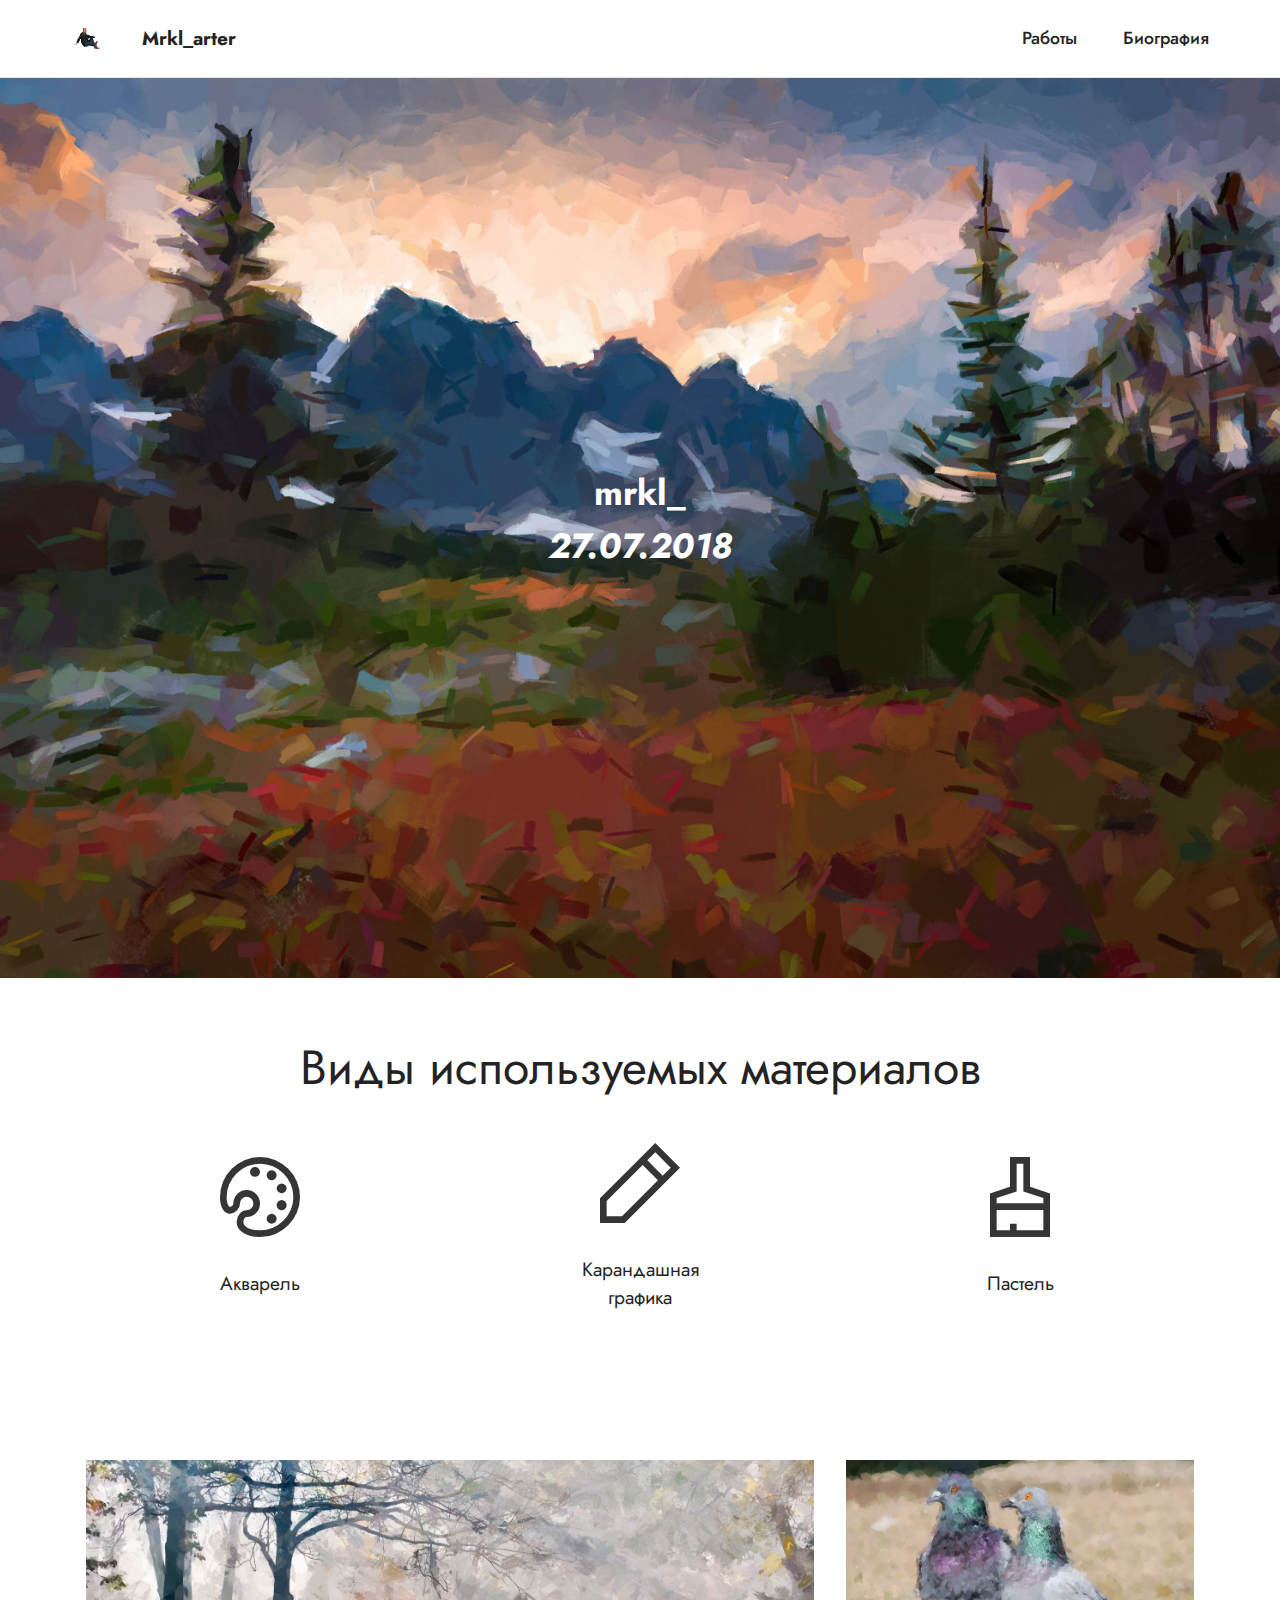
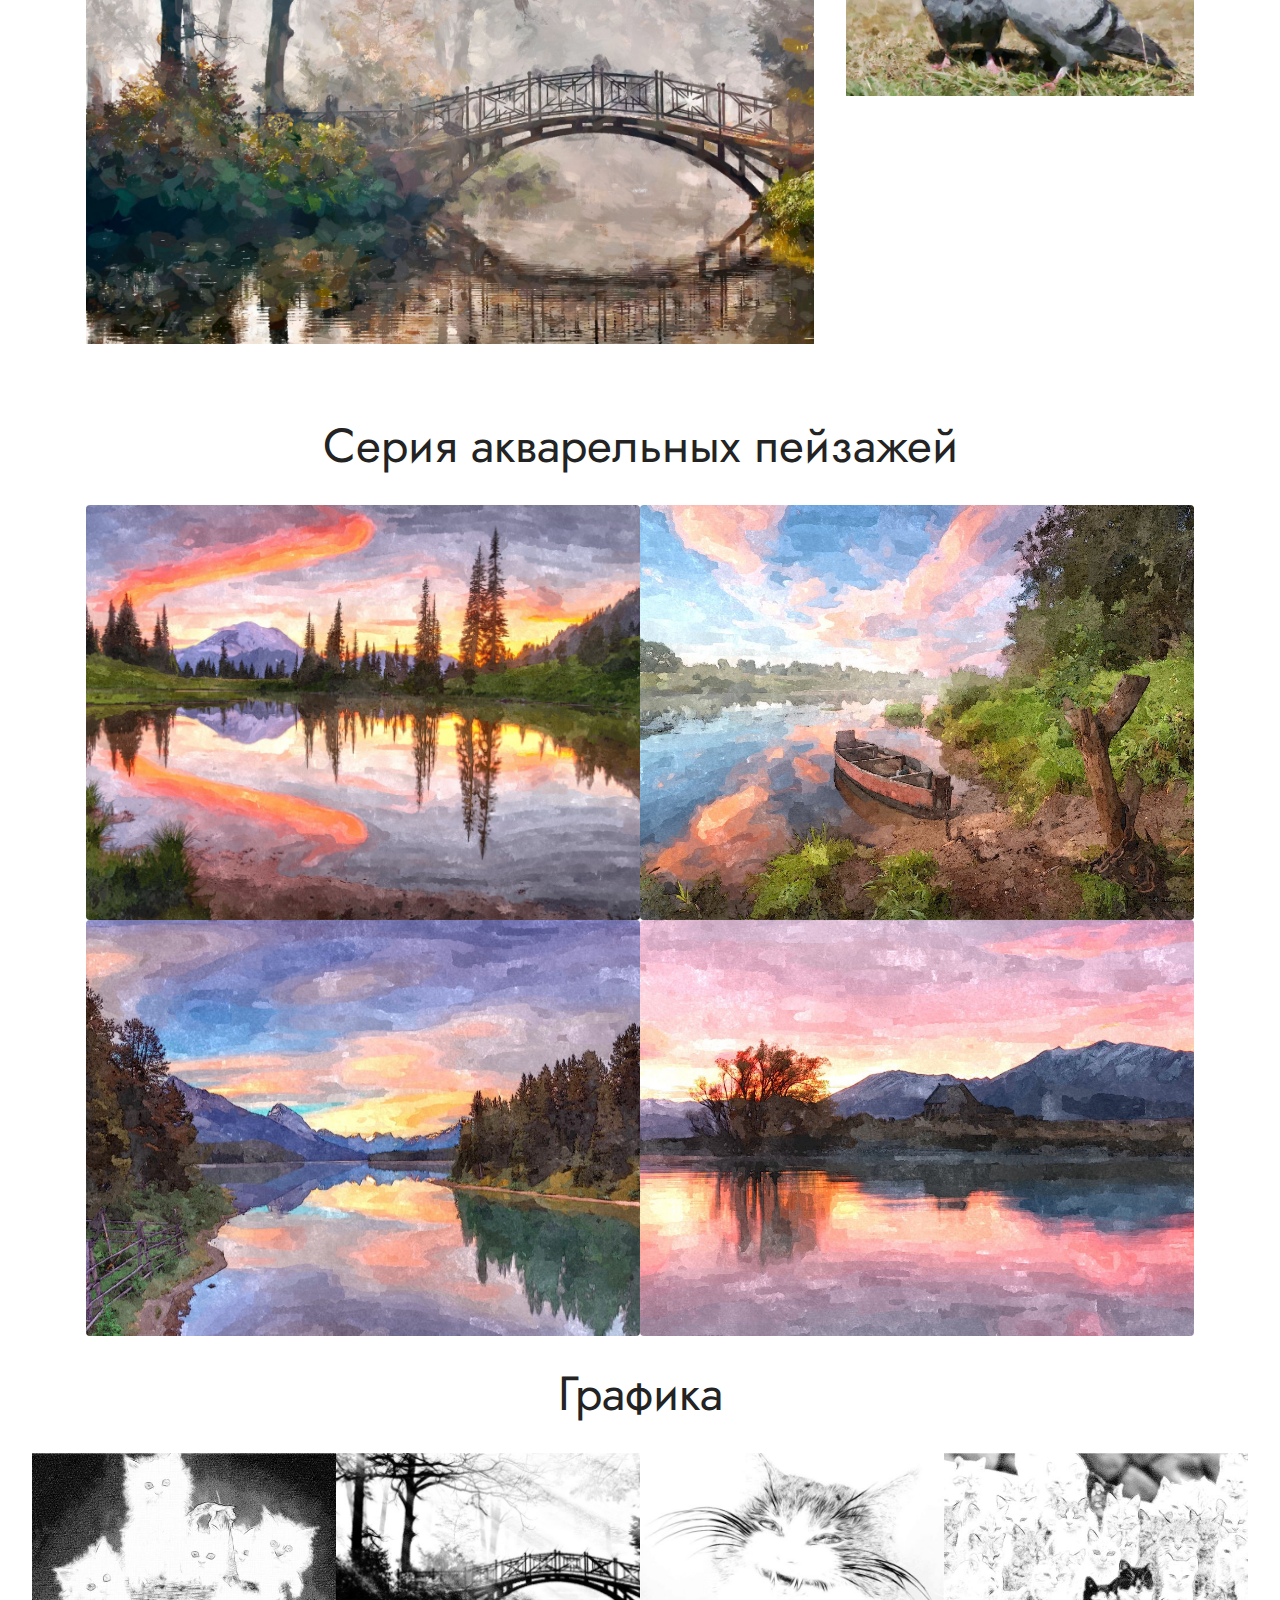
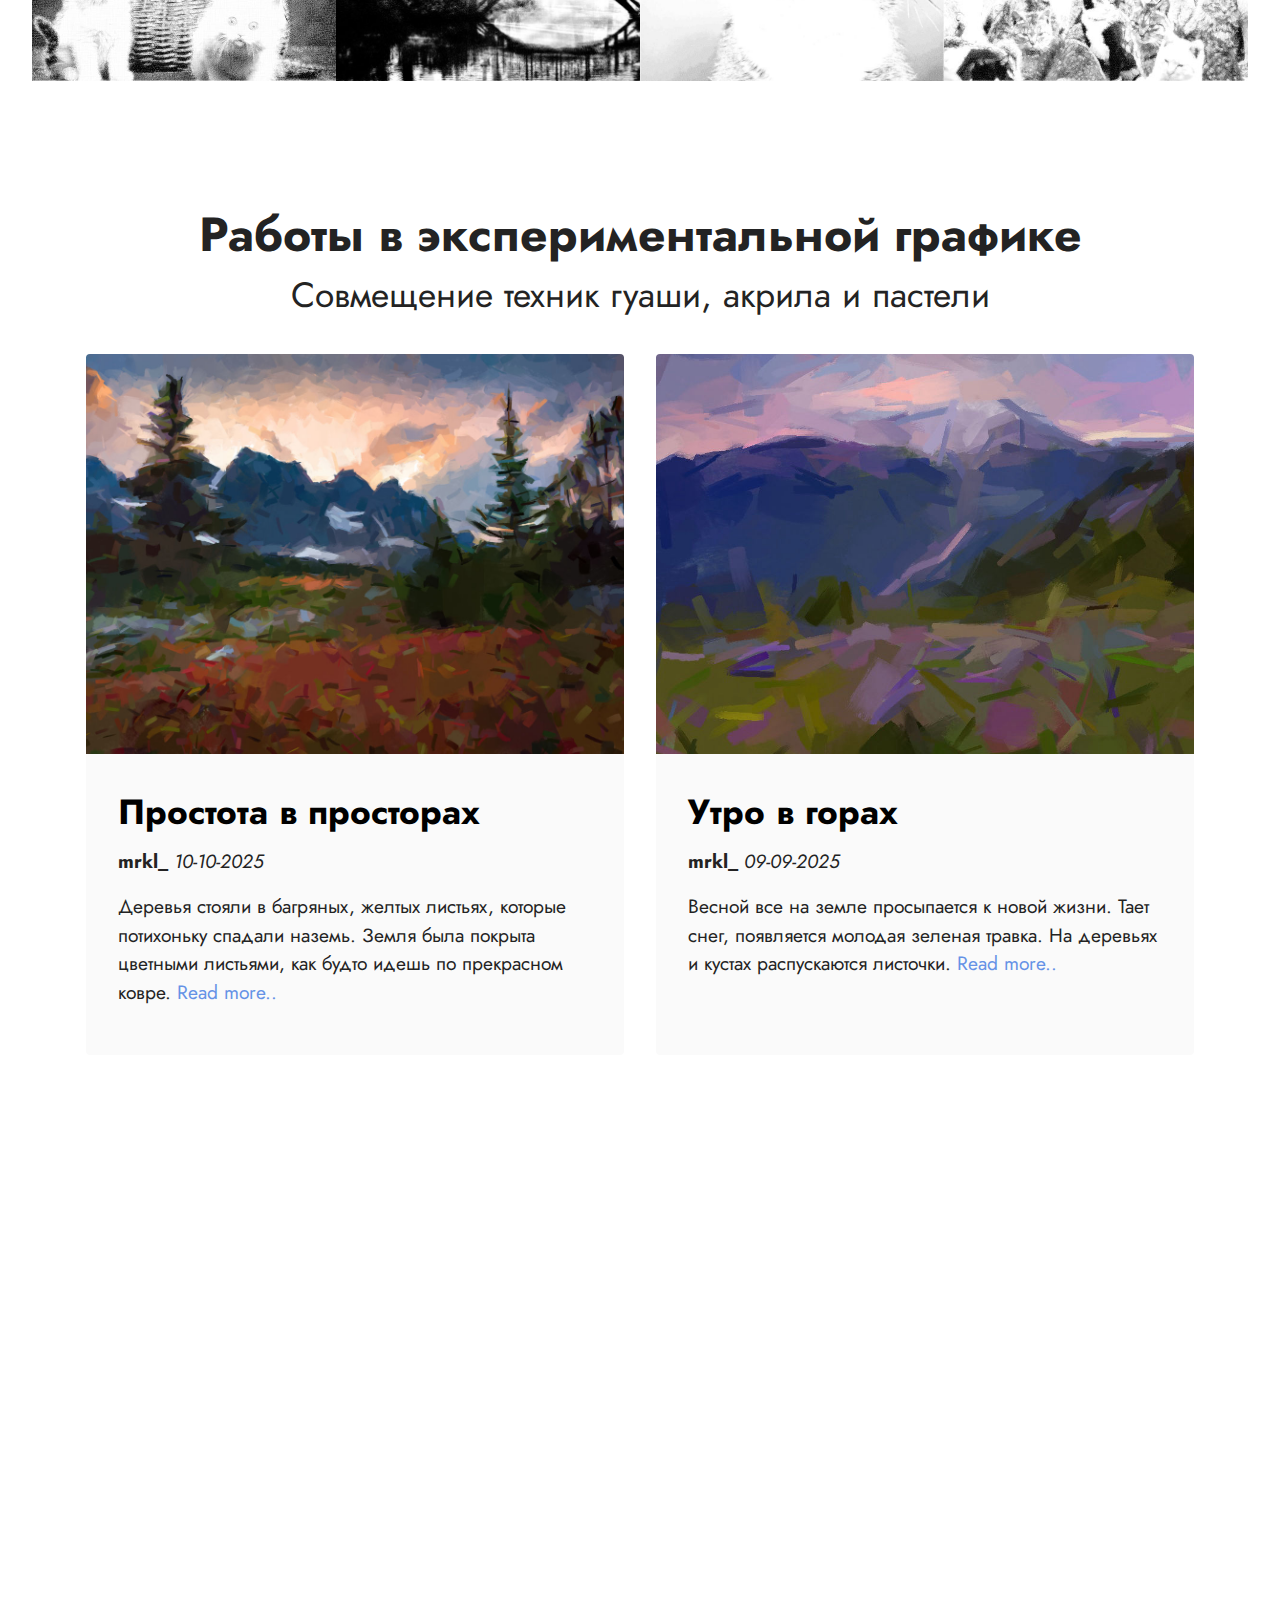
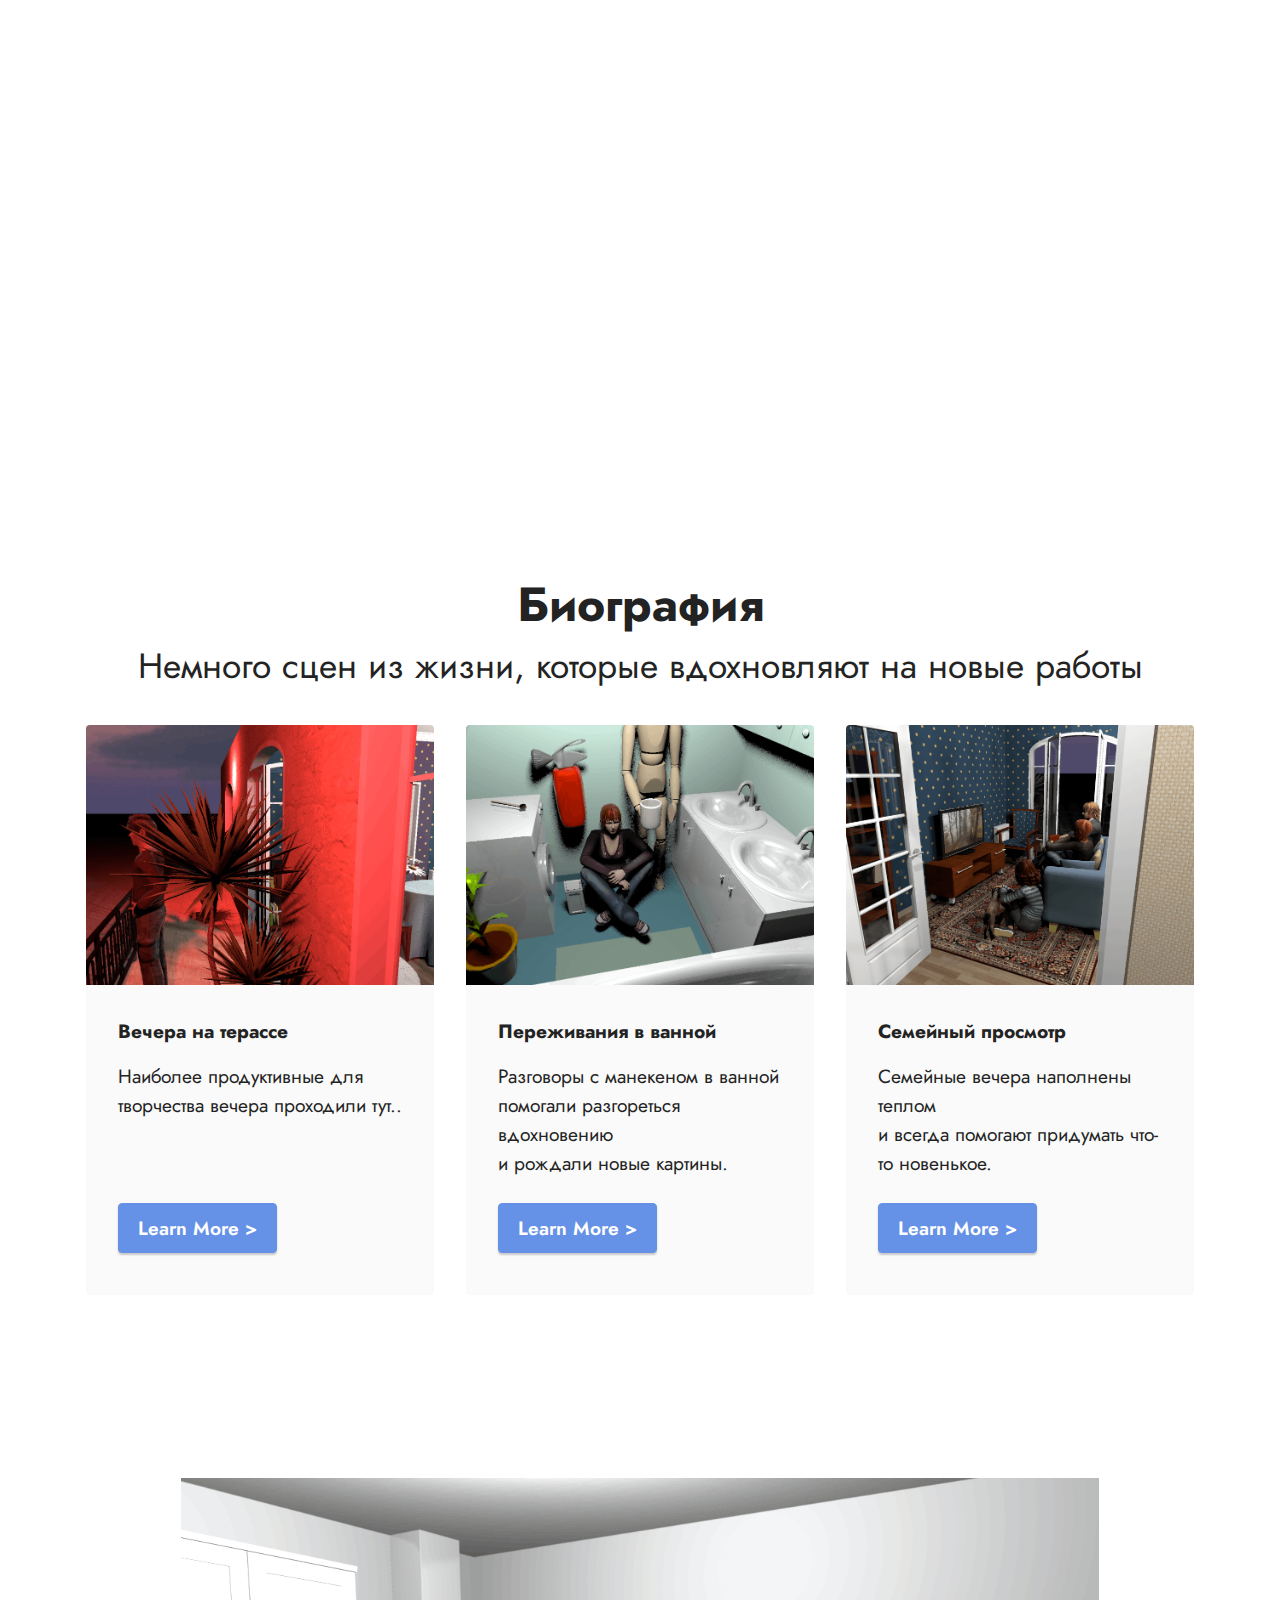
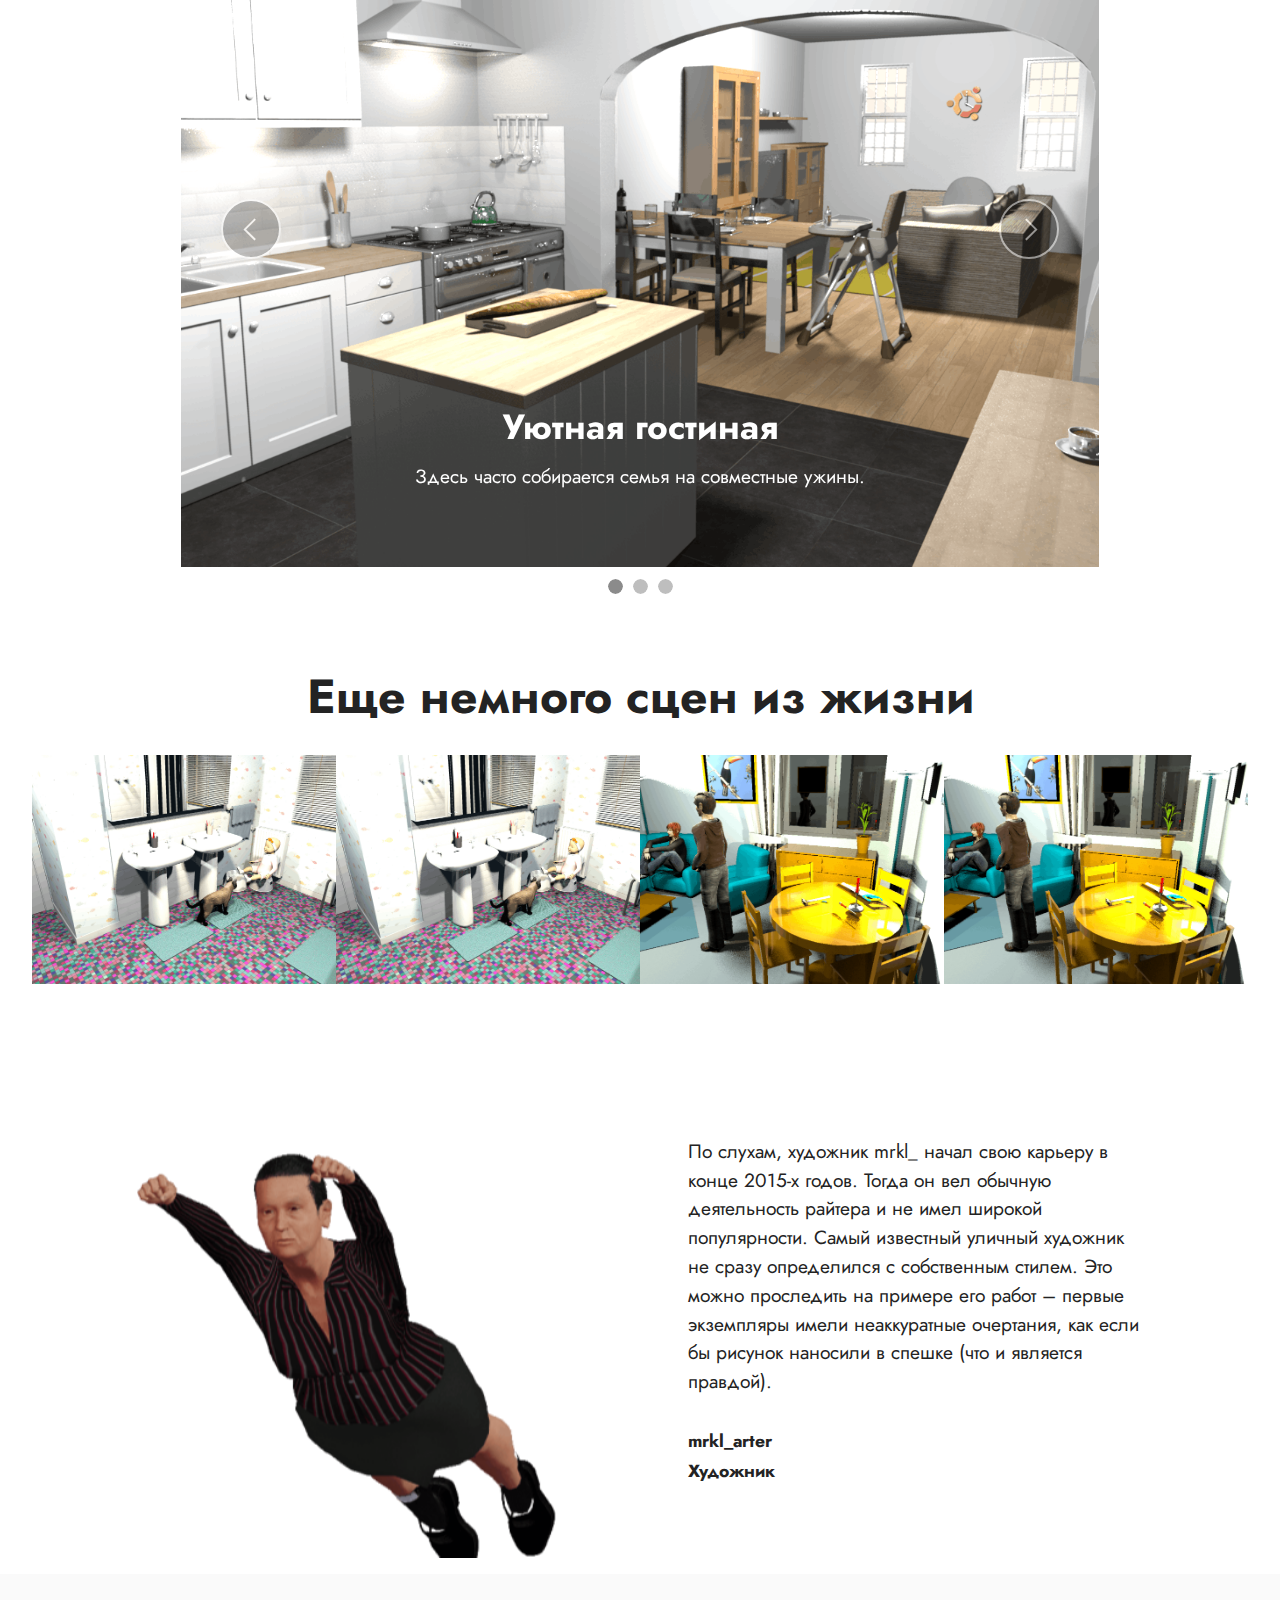
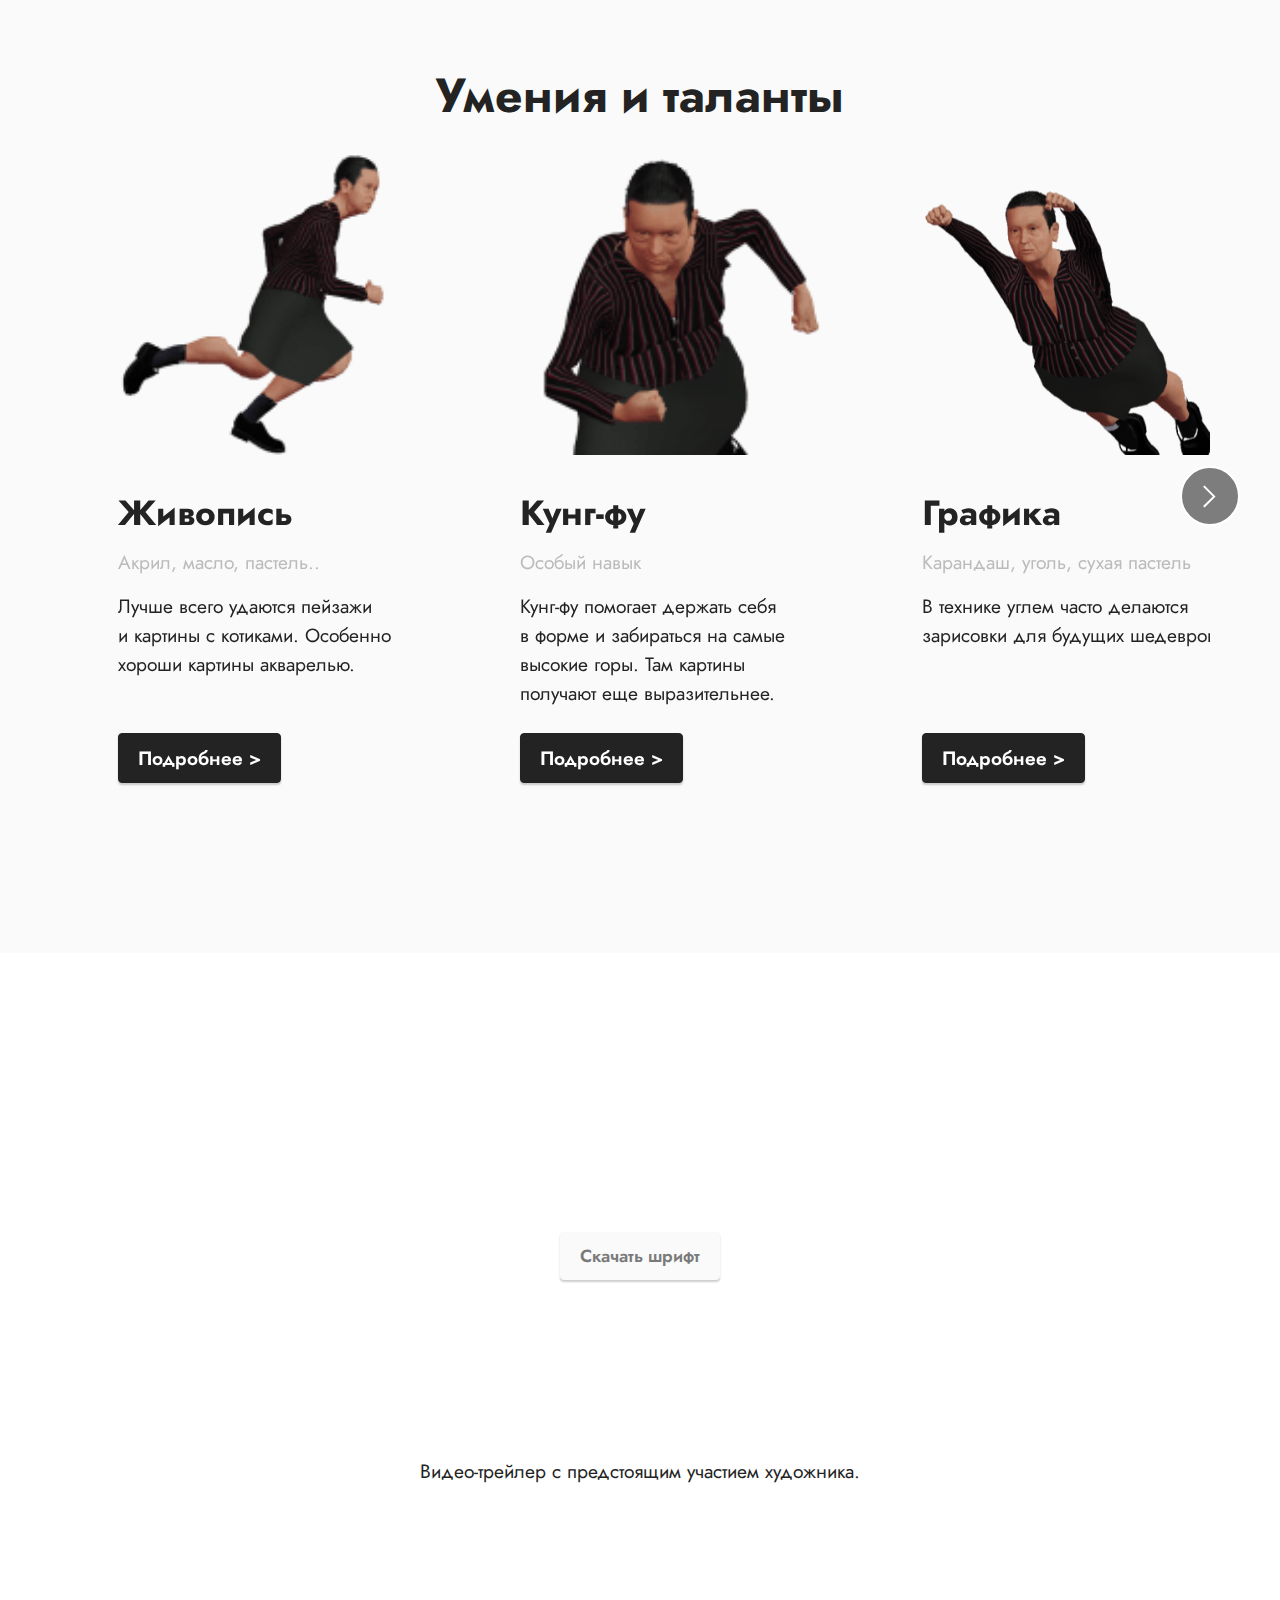
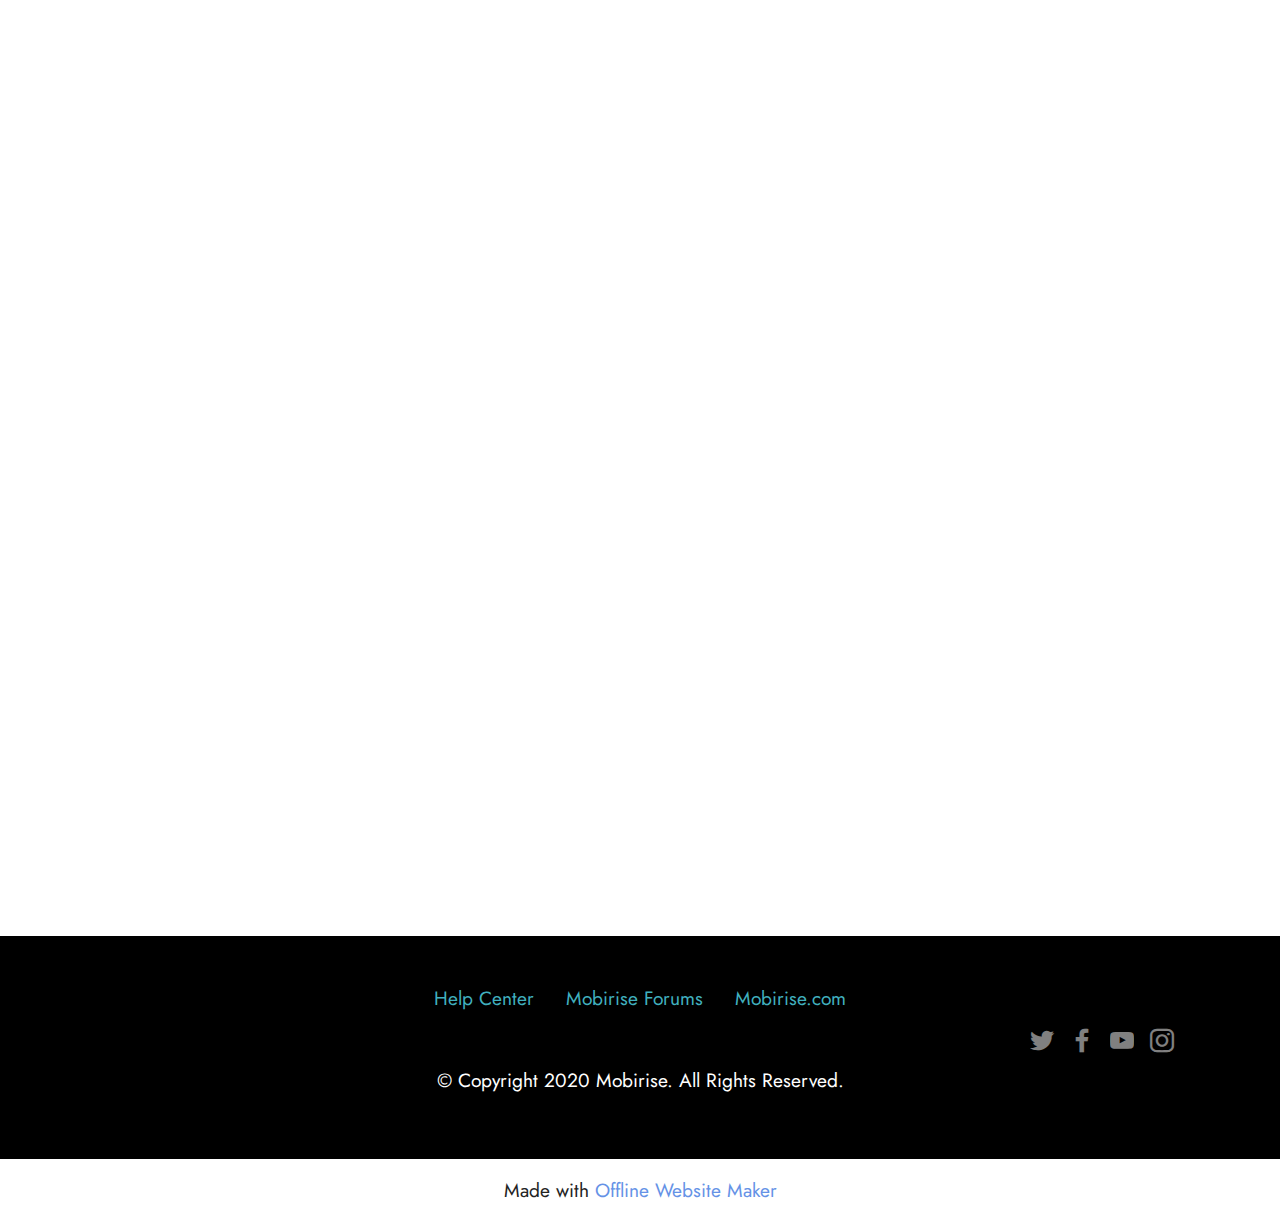
==== commit 508965c7: "Add files via upload" ====
--- a/index.html
+++ b/index.html
@@ -220,8 +220,8 @@
         </div>
         <div class="row mbr-gallery mt-4">
             <div class="col-12 col-md-6 col-lg-3 item gallery-image">
-                <div class="item-wrapper" data-toggle="modal" data-bs-toggle="modal" data-target="#ts5IAUp6Wr-modal" data-bs-target="#ts5IAUp6Wr-modal">
-                    <img class="w-100" src="assets/images/1654386200-6-adonius-club-p-kotiki-i-kotyata-krasivo-foto-6-fotosketcher-694x443.jpg" alt="Mobirise Website Builder" data-slide-to="0" data-bs-slide-to="0" data-target="#lb-ts5IAUp6Wr" data-bs-target="#lb-ts5IAUp6Wr">
+                <div class="item-wrapper" data-toggle="modal" data-bs-toggle="modal" data-target="#ts5JjN9tmu-modal" data-bs-target="#ts5JjN9tmu-modal">
+                    <img class="w-100" src="assets/images/1654386200-6-adonius-club-p-kotiki-i-kotyata-krasivo-foto-6-fotosketcher-694x443.jpg" alt="Mobirise Website Builder" data-slide-to="0" data-bs-slide-to="0" data-target="#lb-ts5JjN9tmu" data-bs-target="#lb-ts5JjN9tmu">
                     <div class="icon-wrapper">
                         <span class="mobi-mbri mobi-mbri-search mbr-iconfont mbr-iconfont-btn"></span>
                     </div>
@@ -229,8 +229,8 @@
                 
             </div>
             <div class="col-12 col-md-6 col-lg-3 item gallery-image">
-                <div class="item-wrapper" data-toggle="modal" data-bs-toggle="modal" data-target="#ts5IAUp6Wr-modal" data-bs-target="#ts5IAUp6Wr-modal">
-                    <img class="w-100" src="assets/images/priroda-park-derevya-kusty-rechka-mostik-luchi-romantika-fotosketcher-694x461.jpg" alt="Mobirise Website Builder" data-slide-to="1" data-bs-slide-to="1" data-target="#lb-ts5IAUp6Wr" data-bs-target="#lb-ts5IAUp6Wr">
+                <div class="item-wrapper" data-toggle="modal" data-bs-toggle="modal" data-target="#ts5JjN9tmu-modal" data-bs-target="#ts5JjN9tmu-modal">
+                    <img class="w-100" src="assets/images/priroda-park-derevya-kusty-rechka-mostik-luchi-romantika-fotosketcher-694x461.jpg" alt="Mobirise Website Builder" data-slide-to="1" data-bs-slide-to="1" data-target="#lb-ts5JjN9tmu" data-bs-target="#lb-ts5JjN9tmu">
                     <div class="icon-wrapper">
                         <span class="mobi-mbri mobi-mbri-search mbr-iconfont mbr-iconfont-btn"></span>
                     </div>
@@ -238,8 +238,8 @@
                 
             </div>
             <div class="col-12 col-md-6 col-lg-3 item gallery-image">
-                <div class="item-wrapper" data-toggle="modal" data-bs-toggle="modal" data-target="#ts5IAUp6Wr-modal" data-bs-target="#ts5IAUp6Wr-modal">
-                    <img class="w-100" src="assets/images/qpdan-fotosketcher-694x694.jpeg" alt="Mobirise Website Builder" data-slide-to="2" data-bs-slide-to="2" data-target="#lb-ts5IAUp6Wr" data-bs-target="#lb-ts5IAUp6Wr">
+                <div class="item-wrapper" data-toggle="modal" data-bs-toggle="modal" data-target="#ts5JjN9tmu-modal" data-bs-target="#ts5JjN9tmu-modal">
+                    <img class="w-100" src="assets/images/qpdan-fotosketcher-694x694.jpeg" alt="Mobirise Website Builder" data-slide-to="2" data-bs-slide-to="2" data-target="#lb-ts5JjN9tmu" data-bs-target="#lb-ts5JjN9tmu">
                     <div class="icon-wrapper">
                         <span class="mobi-mbri mobi-mbri-search mbr-iconfont mbr-iconfont-btn"></span>
                     </div>
@@ -247,8 +247,8 @@
                 
             </div>
             <div class="col-12 col-md-6 col-lg-3 item gallery-image">
-                <div class="item-wrapper" data-toggle="modal" data-bs-toggle="modal" data-target="#ts5IAUp6Wr-modal" data-bs-target="#ts5IAUp6Wr-modal">
-                    <img class="w-100" src="assets/images/v-7d-emjiz0-fotosketcher-694x390.jpg" alt="Mobirise Website Builder" data-slide-to="3" data-bs-slide-to="3" data-target="#lb-ts5IAUp6Wr" data-bs-target="#lb-ts5IAUp6Wr">
+                <div class="item-wrapper" data-toggle="modal" data-bs-toggle="modal" data-target="#ts5JjN9tmu-modal" data-bs-target="#ts5JjN9tmu-modal">
+                    <img class="w-100" src="assets/images/v-7d-emjiz0-fotosketcher-694x390.jpg" alt="Mobirise Website Builder" data-slide-to="3" data-bs-slide-to="3" data-target="#lb-ts5JjN9tmu" data-bs-target="#lb-ts5JjN9tmu">
                     <div class="icon-wrapper">
                         <span class="mobi-mbri mobi-mbri-search mbr-iconfont mbr-iconfont-btn"></span>
                     </div>
@@ -257,11 +257,11 @@
             </div>
         </div>
 
-        <div class="modal mbr-slider" tabindex="-1" role="dialog" aria-hidden="true" id="ts5IAUp6Wr-modal">
+        <div class="modal mbr-slider" tabindex="-1" role="dialog" aria-hidden="true" id="ts5JjN9tmu-modal">
             <div class="modal-dialog" role="document">
                 <div class="modal-content">
                     <div class="modal-body">
-                        <div class="carousel slide" id="lb-ts5IAUp6Wr" data-interval="5000" data-bs-interval="5000">
+                        <div class="carousel slide" id="lb-ts5JjN9tmu" data-interval="5000" data-bs-interval="5000">
                             <div class="carousel-inner">
                                 <div class="carousel-item active">
                                     <img class="d-block w-100" src="assets/images/1654386200-6-adonius-club-p-kotiki-i-kotyata-krasivo-foto-6-fotosketcher-694x443.jpg" alt="Mobirise Website Builder">
@@ -277,18 +277,18 @@
                                 </div>
                             </div>
                             <ol class="carousel-indicators">
-                                <li data-slide-to="0" data-bs-slide-to="0" class="active" data-target="#lb-ts5IAUp6Wr" data-bs-target="#lb-ts5IAUp6Wr"></li>
-                                <li data-slide-to="1" data-bs-slide-to="1" data-target="#lb-ts5IAUp6Wr" data-bs-target="#lb-ts5IAUp6Wr"></li>
-                                <li data-slide-to="2" data-bs-slide-to="2" data-target="#lb-ts5IAUp6Wr" data-bs-target="#lb-ts5IAUp6Wr"></li>
-                                <li data-slide-to="3" data-bs-slide-to="3" data-target="#lb-ts5IAUp6Wr" data-bs-target="#lb-ts5IAUp6Wr"></li>
+                                <li data-slide-to="0" data-bs-slide-to="0" class="active" data-target="#lb-ts5JjN9tmu" data-bs-target="#lb-ts5JjN9tmu"></li>
+                                <li data-slide-to="1" data-bs-slide-to="1" data-target="#lb-ts5JjN9tmu" data-bs-target="#lb-ts5JjN9tmu"></li>
+                                <li data-slide-to="2" data-bs-slide-to="2" data-target="#lb-ts5JjN9tmu" data-bs-target="#lb-ts5JjN9tmu"></li>
+                                <li data-slide-to="3" data-bs-slide-to="3" data-target="#lb-ts5JjN9tmu" data-bs-target="#lb-ts5JjN9tmu"></li>
                             </ol>
                             <a role="button" href="" class="close" data-dismiss="modal" data-bs-dismiss="modal" aria-label="Close">
                             </a>
-                            <a class="carousel-control-prev carousel-control" role="button" data-slide="prev" data-bs-slide="prev" href="#lb-ts5IAUp6Wr">
+                            <a class="carousel-control-prev carousel-control" role="button" data-slide="prev" data-bs-slide="prev" href="#lb-ts5JjN9tmu">
                                 <span class="mobi-mbri mobi-mbri-arrow-prev" aria-hidden="true"></span>
                                 <span class="sr-only visually-hidden">Previous</span>
                             </a>
-                            <a class="carousel-control-next carousel-control" role="button" data-slide="next" data-bs-slide="next" href="#lb-ts5IAUp6Wr">
+                            <a class="carousel-control-next carousel-control" role="button" data-slide="next" data-bs-slide="next" href="#lb-ts5JjN9tmu">
                                 <span class="mobi-mbri mobi-mbri-arrow-next" aria-hidden="true"></span>
                                 <span class="sr-only visually-hidden">Next</span>
                             </a>
@@ -452,12 +452,12 @@
     <div class="container">
         <div class="row justify-content-center">
             <div class="col-12 col-md-10">
-                <div class="carousel slide" id="ts5IAWkm7m" data-interval="5000" data-bs-interval="5000">
+                <div class="carousel slide" id="ts5JjP3WGd" data-interval="5000" data-bs-interval="5000">
                     
                     <ol class="carousel-indicators">
-                        <li data-slide-to="0" data-bs-slide-to="0" class="active" data-target="#ts5IAWkm7m" data-bs-target="#ts5IAWkm7m"></li>
-                        <li data-slide-to="1" data-bs-slide-to="1" data-target="#ts5IAWkm7m" data-bs-target="#ts5IAWkm7m"></li>
-                        <li data-slide-to="2" data-bs-slide-to="2" data-target="#ts5IAWkm7m" data-bs-target="#ts5IAWkm7m"></li>
+                        <li data-slide-to="0" data-bs-slide-to="0" class="active" data-target="#ts5JjP3WGd" data-bs-target="#ts5JjP3WGd"></li>
+                        <li data-slide-to="1" data-bs-slide-to="1" data-target="#ts5JjP3WGd" data-bs-target="#ts5JjP3WGd"></li>
+                        <li data-slide-to="2" data-bs-slide-to="2" data-target="#ts5JjP3WGd" data-bs-target="#ts5JjP3WGd"></li>
                     </ol>
                     <div class="carousel-inner">
                         <div class="carousel-item slider-image item active">
@@ -493,11 +493,11 @@
                             </div>
                         </div>
                     </div>
-                    <a class="carousel-control carousel-control-prev" role="button" data-slide="prev" data-bs-slide="prev" href="#ts5IAWkm7m">
+                    <a class="carousel-control carousel-control-prev" role="button" data-slide="prev" data-bs-slide="prev" href="#ts5JjP3WGd">
                         <span class="mobi-mbri mobi-mbri-arrow-prev" aria-hidden="true"></span>
                         <span class="sr-only visually-hidden">Previous</span>
                     </a>
-                    <a class="carousel-control carousel-control-next" role="button" data-slide="next" data-bs-slide="next" href="#ts5IAWkm7m">
+                    <a class="carousel-control carousel-control-next" role="button" data-slide="next" data-bs-slide="next" href="#ts5JjP3WGd">
                         <span class="mobi-mbri mobi-mbri-arrow-next" aria-hidden="true"></span>
                         <span class="sr-only visually-hidden">Next</span>
                     </a>
@@ -520,8 +520,8 @@
         </div>
         <div class="row mbr-gallery mt-4">
             <div class="col-12 col-md-6 col-lg-3 item gallery-image">
-                <div class="item-wrapper" data-toggle="modal" data-bs-toggle="modal" data-target="#ts5IAWNSEx-modal" data-bs-target="#ts5IAWNSEx-modal">
-                    <img class="w-100" src="assets/images/5-694x521.png" alt="Mobirise Website Builder" data-slide-to="0" data-bs-slide-to="0" data-target="#lb-ts5IAWNSEx" data-bs-target="#lb-ts5IAWNSEx">
+                <div class="item-wrapper" data-toggle="modal" data-bs-toggle="modal" data-target="#ts5JjPpx40-modal" data-bs-target="#ts5JjPpx40-modal">
+                    <img class="w-100" src="assets/images/5-694x521.png" alt="Mobirise Website Builder" data-slide-to="0" data-bs-slide-to="0" data-target="#lb-ts5JjPpx40" data-bs-target="#lb-ts5JjPpx40">
                     <div class="icon-wrapper">
                         <span class="mobi-mbri mobi-mbri-search mbr-iconfont mbr-iconfont-btn"></span>
                     </div>
@@ -529,8 +529,8 @@
                 
             </div>
             <div class="col-12 col-md-6 col-lg-3 item gallery-image">
-                <div class="item-wrapper" data-toggle="modal" data-bs-toggle="modal" data-target="#ts5IAWNSEx-modal" data-bs-target="#ts5IAWNSEx-modal">
-                    <img class="w-100" src="assets/images/5-694x521.png" alt="Mobirise Website Builder" data-slide-to="1" data-bs-slide-to="1" data-target="#lb-ts5IAWNSEx" data-bs-target="#lb-ts5IAWNSEx">
+                <div class="item-wrapper" data-toggle="modal" data-bs-toggle="modal" data-target="#ts5JjPpx40-modal" data-bs-target="#ts5JjPpx40-modal">
+                    <img class="w-100" src="assets/images/5-694x521.png" alt="Mobirise Website Builder" data-slide-to="1" data-bs-slide-to="1" data-target="#lb-ts5JjPpx40" data-bs-target="#lb-ts5JjPpx40">
                     <div class="icon-wrapper">
                         <span class="mobi-mbri mobi-mbri-search mbr-iconfont mbr-iconfont-btn"></span>
                     </div>
@@ -538,8 +538,8 @@
                 
             </div>
             <div class="col-12 col-md-6 col-lg-3 item gallery-image">
-                <div class="item-wrapper" data-toggle="modal" data-bs-toggle="modal" data-target="#ts5IAWNSEx-modal" data-bs-target="#ts5IAWNSEx-modal">
-                    <img class="w-100" src="assets/images/-694x521.png" alt="Mobirise Website Builder" data-slide-to="2" data-bs-slide-to="2" data-target="#lb-ts5IAWNSEx" data-bs-target="#lb-ts5IAWNSEx">
+                <div class="item-wrapper" data-toggle="modal" data-bs-toggle="modal" data-target="#ts5JjPpx40-modal" data-bs-target="#ts5JjPpx40-modal">
+                    <img class="w-100" src="assets/images/-694x521.png" alt="Mobirise Website Builder" data-slide-to="2" data-bs-slide-to="2" data-target="#lb-ts5JjPpx40" data-bs-target="#lb-ts5JjPpx40">
                     <div class="icon-wrapper">
                         <span class="mobi-mbri mobi-mbri-search mbr-iconfont mbr-iconfont-btn"></span>
                     </div>
@@ -547,8 +547,8 @@
                 
             </div>
             <div class="col-12 col-md-6 col-lg-3 item gallery-image">
-                <div class="item-wrapper" data-toggle="modal" data-bs-toggle="modal" data-target="#ts5IAWNSEx-modal" data-bs-target="#ts5IAWNSEx-modal">
-                    <img class="w-100" src="assets/images/-694x521.png" alt="Mobirise Website Builder" data-slide-to="3" data-bs-slide-to="3" data-target="#lb-ts5IAWNSEx" data-bs-target="#lb-ts5IAWNSEx">
+                <div class="item-wrapper" data-toggle="modal" data-bs-toggle="modal" data-target="#ts5JjPpx40-modal" data-bs-target="#ts5JjPpx40-modal">
+                    <img class="w-100" src="assets/images/-694x521.png" alt="Mobirise Website Builder" data-slide-to="3" data-bs-slide-to="3" data-target="#lb-ts5JjPpx40" data-bs-target="#lb-ts5JjPpx40">
                     <div class="icon-wrapper">
                         <span class="mobi-mbri mobi-mbri-search mbr-iconfont mbr-iconfont-btn"></span>
                     </div>
@@ -557,11 +557,11 @@
             </div>
         </div>
 
-        <div class="modal mbr-slider" tabindex="-1" role="dialog" aria-hidden="true" id="ts5IAWNSEx-modal">
+        <div class="modal mbr-slider" tabindex="-1" role="dialog" aria-hidden="true" id="ts5JjPpx40-modal">
             <div class="modal-dialog" role="document">
                 <div class="modal-content">
                     <div class="modal-body">
-                        <div class="carousel slide" id="lb-ts5IAWNSEx" data-interval="5000" data-bs-interval="5000">
+                        <div class="carousel slide" id="lb-ts5JjPpx40" data-interval="5000" data-bs-interval="5000">
                             <div class="carousel-inner">
                                 <div class="carousel-item active">
                                     <img class="d-block w-100" src="assets/images/5-694x521.png" alt="Mobirise Website Builder">
@@ -577,18 +577,18 @@
                                 </div>
                             </div>
                             <ol class="carousel-indicators">
-                                <li data-slide-to="0" data-bs-slide-to="0" class="active" data-target="#lb-ts5IAWNSEx" data-bs-target="#lb-ts5IAWNSEx"></li>
-                                <li data-slide-to="1" data-bs-slide-to="1" data-target="#lb-ts5IAWNSEx" data-bs-target="#lb-ts5IAWNSEx"></li>
-                                <li data-slide-to="2" data-bs-slide-to="2" data-target="#lb-ts5IAWNSEx" data-bs-target="#lb-ts5IAWNSEx"></li>
-                                <li data-slide-to="3" data-bs-slide-to="3" data-target="#lb-ts5IAWNSEx" data-bs-target="#lb-ts5IAWNSEx"></li>
+                                <li data-slide-to="0" data-bs-slide-to="0" class="active" data-target="#lb-ts5JjPpx40" data-bs-target="#lb-ts5JjPpx40"></li>
+                                <li data-slide-to="1" data-bs-slide-to="1" data-target="#lb-ts5JjPpx40" data-bs-target="#lb-ts5JjPpx40"></li>
+                                <li data-slide-to="2" data-bs-slide-to="2" data-target="#lb-ts5JjPpx40" data-bs-target="#lb-ts5JjPpx40"></li>
+                                <li data-slide-to="3" data-bs-slide-to="3" data-target="#lb-ts5JjPpx40" data-bs-target="#lb-ts5JjPpx40"></li>
                             </ol>
                             <a role="button" href="" class="close" data-dismiss="modal" data-bs-dismiss="modal" aria-label="Close">
                             </a>
-                            <a class="carousel-control-prev carousel-control" role="button" data-slide="prev" data-bs-slide="prev" href="#lb-ts5IAWNSEx">
+                            <a class="carousel-control-prev carousel-control" role="button" data-slide="prev" data-bs-slide="prev" href="#lb-ts5JjPpx40">
                                 <span class="mobi-mbri mobi-mbri-arrow-prev" aria-hidden="true"></span>
                                 <span class="sr-only visually-hidden">Previous</span>
                             </a>
-                            <a class="carousel-control-next carousel-control" role="button" data-slide="next" data-bs-slide="next" href="#lb-ts5IAWNSEx">
+                            <a class="carousel-control-next carousel-control" role="button" data-slide="next" data-bs-slide="next" href="#lb-ts5JjPpx40">
                                 <span class="mobi-mbri mobi-mbri-arrow-next" aria-hidden="true"></span>
                                 <span class="sr-only visually-hidden">Next</span>
                             </a>
@@ -813,7 +813,7 @@
             </div>
         </div>
     </div>
-</section><section class="display-7" style="padding: 0;align-items: center;justify-content: center;flex-wrap: wrap;    align-content: center;display: flex;position: relative;height: 4rem;"><a href="https://mobiri.se/2915401" style="flex: 1 1;height: 4rem;position: absolute;width: 100%;z-index: 1;"><img alt="" style="height: 4rem;" src="[data-uri]"></a><p style="margin: 0;text-align: center;" class="display-7">Made with &#8204;</p><a style="z-index:1" href="https://mobirise.com/html-editor.html">WYSIWYG HTML Editor</a></section><script src="assets/bootstrap/js/bootstrap.bundle.min.js"></script>  <script src="assets/parallax/jarallax.js"></script>  <script src="assets/smoothscroll/smooth-scroll.js"></script>  <script src="assets/ytplayer/index.js"></script>  <script src="assets/dropdown/js/navbar-dropdown.js"></script>  <script src="assets/countdown/countdown.js"></script>  <script src="assets/embla/embla.min.js"></script>  <script src="assets/embla/script.js"></script>  <script src="assets/vimeoplayer/player.js"></script>  <script src="assets/playervimeo/vimeo_player.js"></script>  <script src="assets/theme/js/script.js"></script>  
+</section><section class="display-7" style="padding: 0;align-items: center;justify-content: center;flex-wrap: wrap;    align-content: center;display: flex;position: relative;height: 4rem;"><a href="https://mobiri.se/2915401" style="flex: 1 1;height: 4rem;position: absolute;width: 100%;z-index: 1;"><img alt="" style="height: 4rem;" src="[data-uri]"></a><p style="margin: 0;text-align: center;" class="display-7">Made with &#8204;</p><a style="z-index:1" href="https://mobirise.com/offline-website-builder.html">Offline Website Maker</a></section><script src="assets/bootstrap/js/bootstrap.bundle.min.js"></script>  <script src="assets/parallax/jarallax.js"></script>  <script src="assets/smoothscroll/smooth-scroll.js"></script>  <script src="assets/ytplayer/index.js"></script>  <script src="assets/dropdown/js/navbar-dropdown.js"></script>  <script src="assets/countdown/countdown.js"></script>  <script src="assets/embla/embla.min.js"></script>  <script src="assets/embla/script.js"></script>  <script src="assets/vimeoplayer/player.js"></script>  <script src="assets/playervimeo/vimeo_player.js"></script>  <script src="assets/theme/js/script.js"></script>  
   
   
 </body>
--- a/assets/mobirise/css/mbr-additional.css
+++ b/assets/mobirise/css/mbr-additional.css
@@ -1018,7 +1018,7 @@
   }
 }
 .cid-toKC6KHcDV {
-  background-image: url("../../../assets/images/1657065897-42-kartinkin-net-p-psikho-kot-art-krasivo-48-1920x1200.jpg");
+  background-image: url("../../../assets/images/1655365056-1-gas-kvas-com-p-foto-peizazhi-prirodi-1-fotosketcher-2000x1333.jpg");
 }
 .cid-toKC6KHcDV .mbr-fallback-image.disabled {
   display: none;
@@ -1067,7 +1067,7 @@
 .cid-toKCrv8J2Q .mbr-iconfont {
   display: block;
   font-size: 5rem;
-  color: #6592e6;
+  color: #000000;
   margin-bottom: 2rem;
 }
 .cid-toKCrv8J2Q .card-wrapper {
@@ -1078,37 +1078,9 @@
 .cid-toKCrv8J2Q .row {
   justify-content: center;
 }
-.cid-toKCyNb0SD {
-  padding-top: 60px;
-  padding-bottom: 0px;
-  background-color: #ffffff;
-}
-.cid-toKCyNb0SD .mbr-fallback-image.disabled {
-  display: none;
-}
-.cid-toKCyNb0SD .mbr-fallback-image {
-  display: block;
-  background-size: cover;
-  background-position: center center;
-  width: 100%;
-  height: 100%;
-  position: absolute;
-  top: 0;
-}
-.cid-toKCyNb0SD .row {
-  align-items: stretch;
-  justify-content: center;
-}
-.cid-toKCyNb0SD .row .img-item {
-  display: -webkit-flex;
-  flex-direction: column;
-  justify-content: center;
-  width: 100%;
-}
-.cid-toKCyNb0SD .row .img-item img {
-  width: 100%;
-  object-fit: cover;
-  min-height: 1px;
+.cid-toKCrv8J2Q .card-title,
+.cid-toKCrv8J2Q .card-box {
+  text-align: center;
 }
 .cid-toKCyZklZD {
   padding-top: 60px;
@@ -1478,15 +1450,69 @@
 .cid-toKCC3Mitd H6 {
   text-align: center;
 }
-.cid-toKCFOEcRe {
+.cid-ts5xMzI5h9 {
   padding-top: 6rem;
   padding-bottom: 6rem;
   background-color: #ffffff;
 }
-.cid-toKCFOEcRe .mbr-fallback-image.disabled {
+.cid-ts5xMzI5h9 img,
+.cid-ts5xMzI5h9 .item-img {
+  width: 100%;
+  height: 100%;
+  height: 400px;
+  object-fit: cover;
+}
+.cid-ts5xMzI5h9 .item:focus,
+.cid-ts5xMzI5h9 span:focus {
+  outline: none;
+}
+.cid-ts5xMzI5h9 .item {
+  cursor: pointer;
+  margin-bottom: 2rem;
+}
+.cid-ts5xMzI5h9 .item-wrapper {
+  position: relative;
+  border-radius: 4px;
+  background: #fafafa;
+  height: 100%;
+  display: flex;
+  flex-flow: column nowrap;
+}
+@media (min-width: 992px) {
+  .cid-ts5xMzI5h9 .item-wrapper .item-content {
+    padding: 2rem;
+  }
+}
+@media (max-width: 991px) {
+  .cid-ts5xMzI5h9 .item-wrapper .item-content {
+    padding: 1rem;
+  }
+}
+.cid-ts5xMzI5h9 .mbr-section-btn {
+  margin-top: auto !important;
+}
+.cid-ts5xMzI5h9 .mbr-section-title {
+  color: #232323;
+}
+.cid-ts5xMzI5h9 .mbr-text,
+.cid-ts5xMzI5h9 .mbr-section-btn {
+  text-align: left;
+}
+.cid-ts5xMzI5h9 .item-title {
+  text-align: left;
+  color: #000000;
+}
+.cid-ts5xMzI5h9 .item-subtitle {
+  text-align: left;
+  color: #232323;
+}
+.cid-toKCUwqd4x {
+  background-image: url("../../../assets/images/-870x653.png");
+}
+.cid-toKCUwqd4x .mbr-fallback-image.disabled {
   display: none;
 }
-.cid-toKCFOEcRe .mbr-fallback-image {
+.cid-toKCUwqd4x .mbr-fallback-image {
   display: block;
   background-size: cover;
   background-position: center center;
@@ -1495,26 +1521,629 @@
   position: absolute;
   top: 0;
 }
-.cid-toKCFOEcRe .embla__slide {
+.cid-toKCUwqd4x .number-wrap {
+  color: #ffffff;
+  text-align: center;
+}
+.cid-toKCUwqd4x .number {
+  color: #ffffff;
+}
+.cid-toKCUwqd4x .period {
+  display: block;
+}
+.cid-toKCUwqd4x .dot {
+  display: none;
+}
+@media (max-width: 767px) {
+  .cid-toKCUwqd4x .period {
+    font-size: 0.8rem;
+  }
+}
+.cid-toKCUwqd4x .btn {
+  height: 100%;
+  margin: 0;
+}
+.cid-toKCUwqd4x .mbr-section-btn {
+  margin-bottom: 1.2rem;
+}
+.cid-toKCUwqd4x .mbr-section-title {
+  color: #ffffff;
+}
+.cid-toKCUwqd4x .mbr-text {
+  color: #ffffff;
+}
+.cid-toKCUwqd4x .icons-menu .soc-item {
+  padding-left: 8px;
+  padding-right: 8px;
+}
+.cid-toKCUwqd4x .icons-menu .soc-item .mbr-iconfont {
+  font-size: 2rem;
+  display: flex;
+  border-radius: 50%;
+  text-align: center;
+  color: #ffffff;
+  border: 2px solid #ffffff;
+  justify-content: center;
+  align-content: center;
+  transition: all 0.3s;
+}
+.cid-toKCUwqd4x .icons-menu .soc-item .mbr-iconfont:before {
+  padding: 0.6rem;
+}
+.cid-toKCUwqd4x .icons-menu .soc-item .mbr-iconfont:hover {
+  background-color: #ffffff;
+  color: #000000;
+}
+.cid-toKCUwqd4x H3 {
+  color: #000000;
+}
+.cid-ts5xzJQZei {
+  padding-top: 6rem;
+  padding-bottom: 6rem;
+  background-color: #ffffff;
+}
+.cid-ts5xzJQZei img,
+.cid-ts5xzJQZei .item-img {
+  width: 100%;
+}
+.cid-ts5xzJQZei .item:focus,
+.cid-ts5xzJQZei span:focus {
+  outline: none;
+}
+.cid-ts5xzJQZei .item {
+  cursor: pointer;
+  margin-bottom: 2rem;
+}
+.cid-ts5xzJQZei .item-wrapper {
+  position: relative;
+  border-radius: 4px;
+  background: #fafafa;
+  height: 100%;
+  display: flex;
+  flex-flow: column nowrap;
+}
+@media (min-width: 992px) {
+  .cid-ts5xzJQZei .item-wrapper .item-content {
+    padding: 2rem 2rem 0;
+  }
+  .cid-ts5xzJQZei .item-wrapper .item-footer {
+    padding: 0 2rem 2rem;
+  }
+}
+@media (max-width: 991px) {
+  .cid-ts5xzJQZei .item-wrapper .item-content {
+    padding: 1rem 1rem 0;
+  }
+  .cid-ts5xzJQZei .item-wrapper .item-footer {
+    padding: 0 1rem 1rem;
+  }
+}
+.cid-ts5xzJQZei .mbr-section-btn {
+  margin-top: auto !important;
+}
+.cid-ts5xzJQZei .mbr-section-title {
+  color: #232323;
+}
+.cid-ts5xzJQZei .mbr-text,
+.cid-ts5xzJQZei .mbr-section-btn {
+  text-align: left;
+}
+.cid-ts5xzJQZei .item-title {
+  text-align: left;
+}
+.cid-ts5xzJQZei .item-subtitle {
+  text-align: left;
+}
+.cid-ts5xT65Tx6 {
+  padding-top: 0rem;
+  padding-bottom: 0rem;
+  background-color: #ffffff;
+}
+@media (min-width: 992px) {
+  .cid-ts5xT65Tx6 .carousel {
+    min-height: 800px;
+  }
+  .cid-ts5xT65Tx6 .carousel img {
+    max-height: 800px;
+    object-fit: contain;
+  }
+}
+@media (max-width: 991px) and (min-width: 768px) {
+  .cid-ts5xT65Tx6 .carousel {
+    min-height: 520px;
+  }
+  .cid-ts5xT65Tx6 .carousel img {
+    max-height: 520px;
+    object-fit: contain;
+  }
+}
+@media (max-width: 767px) {
+  .cid-ts5xT65Tx6 .carousel {
+    min-height: 440px;
+  }
+  .cid-ts5xT65Tx6 .carousel img {
+    max-height: 440px;
+    object-fit: contain;
+  }
+  .cid-ts5xT65Tx6 .container .carousel-control {
+    margin-bottom: 0;
+  }
+  .cid-ts5xT65Tx6 .content-slider-wrap {
+    width: 100% !important;
+  }
+}
+.cid-ts5xT65Tx6 .carousel,
+.cid-ts5xT65Tx6 .carousel-inner {
+  display: flex;
+  align-items: center;
+}
+.cid-ts5xT65Tx6 .item-wrapper {
+  width: 100%;
+}
+.cid-ts5xT65Tx6 .carousel-caption {
+  bottom: 40px;
+}
+.cid-ts5xT65Tx6 .carousel-control:hover {
+  background: #1b1b1b;
+  color: #fff;
+  opacity: 1;
+}
+.cid-ts5xT65Tx6 .mobi-mbri-arrow-next {
+  margin-left: 5px;
+}
+.cid-ts5xT65Tx6 .mobi-mbri-arrow-prev {
+  margin-right: 5px;
+}
+.cid-ts5xT65Tx6 .container .carousel-indicators {
+  margin-bottom: 3px;
+}
+.cid-ts5xT65Tx6 .carousel-control {
+  top: 50%;
+  width: 60px;
+  height: 60px;
+  margin-top: -1.5rem;
+  font-size: 22px;
+  background-color: rgba(0, 0, 0, 0.5);
+  border: 2px solid #fff;
+  border-radius: 50%;
+  transition: all 0.3s;
+}
+.cid-ts5xT65Tx6 .carousel-control.carousel-control-prev {
+  left: 0;
+  margin-left: 2.5rem;
+}
+.cid-ts5xT65Tx6 .carousel-control.carousel-control-next {
+  right: 0;
+  margin-right: 2.5rem;
+}
+@media (max-width: 767px) {
+  .cid-ts5xT65Tx6 .carousel-control {
+    top: auto;
+    bottom: 1rem;
+  }
+}
+.cid-ts5xT65Tx6 .carousel-indicators {
+  position: absolute;
+  bottom: 0;
+  margin-bottom: 1.5rem !important;
+}
+.cid-ts5xT65Tx6 .carousel-indicators li {
+  max-width: 15px;
+  height: 15px;
+  width: 15px;
+  max-height: 15px;
+  margin: 3px;
+  background-color: rgba(0, 0, 0, 0.5);
+  border: 2px solid #fff;
+  border-radius: 50%;
+  opacity: 0.5;
+  transition: all 0.3s;
+}
+.cid-ts5xT65Tx6 .carousel-indicators li.active,
+.cid-ts5xT65Tx6 .carousel-indicators li:hover {
+  opacity: 0.9;
+}
+.cid-ts5xT65Tx6 .carousel-indicators li::after,
+.cid-ts5xT65Tx6 .carousel-indicators li::before {
+  content: none;
+}
+.cid-ts5xT65Tx6 .carousel-indicators.ie-fix {
+  left: 50%;
+  display: block;
+  width: 60%;
+  margin-left: -30%;
+  text-align: center;
+}
+@media (max-width: 768px) {
+  .cid-ts5xT65Tx6 .carousel-indicators {
+    display: none !important;
+  }
+}
+.cid-ts5xFKpaJQ {
+  padding-top: 3rem;
+  padding-bottom: 6rem;
+  background-color: #ffffff;
+}
+.cid-ts5xFKpaJQ .mbr-fallback-image.disabled {
+  display: none;
+}
+.cid-ts5xFKpaJQ .mbr-fallback-image {
+  display: block;
+  background-size: cover;
+  background-position: center center;
+  width: 100%;
+  height: 100%;
+  position: absolute;
+  top: 0;
+}
+.cid-ts5xFKpaJQ .row {
+  margin-left: 0;
+  margin-right: 0;
+}
+.cid-ts5xFKpaJQ .item {
+  padding-left: 0;
+  padding-right: 0;
+}
+.cid-ts5xFKpaJQ .item-wrapper {
+  height: 100%;
+  position: relative;
+}
+.cid-ts5xFKpaJQ .item-wrapper img {
+  height: 100%;
+  object-fit: cover;
+}
+.cid-ts5xFKpaJQ .item-wrapper .icon-wrapper {
+  pointer-events: none;
+  position: absolute;
+  width: 60px;
+  height: 60px;
+  font-size: 22px;
+  left: 50%;
+  top: 50%;
+  display: flex;
+  align-items: center;
+  justify-content: center;
+  border: 2px solid #ffffff;
+  border-radius: 50%;
+  opacity: 0;
+  color: #ffffff;
+  transform: translateX(-50%) translateY(-50%);
+  background-color: #1b1b1b;
+  transition: 0.2s;
+}
+.cid-ts5xFKpaJQ .item-wrapper:hover .icon-wrapper {
+  opacity: 0.7;
+}
+.cid-ts5xFKpaJQ .carousel-control,
+.cid-ts5xFKpaJQ .close {
+  background: #1b1b1b;
+}
+.cid-ts5xFKpaJQ .carousel-control-prev {
+  margin-left: 2.5rem;
+}
+.cid-ts5xFKpaJQ .carousel-control-prev span {
+  margin-right: 5px;
+}
+.cid-ts5xFKpaJQ .carousel-control-next {
+  margin-right: 2.5rem;
+}
+.cid-ts5xFKpaJQ .carousel-control-next span {
+  margin-left: 5px;
+}
+.cid-ts5xFKpaJQ .close {
+  position: fixed;
+  opacity: 0.5;
+  font-size: 22px;
+  font-weight: 300;
+  width: 60px;
+  height: 60px;
+  border-radius: 50%;
+  color: #fff;
+  top: 2.5rem;
+  right: 2.5rem;
+  border: 2px solid #fff;
+  text-shadow: none;
+  z-index: 5;
+  transition: opacity 0.3s ease;
+  font-family: 'Moririse2';
+  align-items: center;
+  justify-content: center;
+  display: flex;
+}
+.cid-ts5xFKpaJQ .close::before {
+  content: '\e91a';
+}
+.cid-ts5xFKpaJQ .close:hover {
+  opacity: 1;
+  background: #000;
+  color: #fff;
+}
+.cid-ts5xFKpaJQ .carousel-control {
+  display: flex;
+  top: 50%;
+  width: 60px;
+  height: 60px;
+  margin-top: -1.5rem;
+  font-size: 22px;
+  background-color: rgba(0, 0, 0, 0.5);
+  border: 2px solid #fff;
+  border-radius: 50%;
+  transition: all 0.3s;
+}
+.cid-ts5xFKpaJQ .carousel-control.carousel-control-prev {
+  left: 0;
+  margin-left: 2.5rem;
+}
+.cid-ts5xFKpaJQ .carousel-control.carousel-control-next {
+  right: 0;
+  margin-right: 2.5rem;
+}
+@media (max-width: 767px) {
+  .cid-ts5xFKpaJQ .carousel-control {
+    top: auto;
+    bottom: 1rem;
+  }
+}
+.cid-ts5xFKpaJQ .carousel-indicators {
+  position: absolute;
+  bottom: 0;
+  margin-bottom: 3px;
+}
+.cid-ts5xFKpaJQ .carousel-indicators li {
+  max-width: 15px;
+  height: 15px;
+  width: 15px;
+  max-height: 15px;
+  margin: 3px;
+  background-color: rgba(0, 0, 0, 0.5);
+  border: 2px solid #fff;
+  border-radius: 50%;
+  opacity: 0.5;
+  transition: all 0.3s;
+}
+.cid-ts5xFKpaJQ .carousel-indicators li.active,
+.cid-ts5xFKpaJQ .carousel-indicators li:hover {
+  opacity: 0.9;
+}
+.cid-ts5xFKpaJQ .carousel-indicators li::after,
+.cid-ts5xFKpaJQ .carousel-indicators li::before {
+  content: none;
+}
+.cid-ts5xFKpaJQ .carousel-indicators.ie-fix {
+  left: 50%;
+  display: block;
+  width: 60%;
+  margin-left: -30%;
+  text-align: center;
+}
+@media (max-width: 768px) {
+  .cid-ts5xFKpaJQ .carousel-indicators {
+    display: none !important;
+  }
+}
+@media (max-width: 991px) {
+  .cid-ts5xFKpaJQ .carousel-indicators {
+    margin-bottom: 3.625rem !important;
+    padding-left: 2.5rem;
+    padding-right: 2.5rem;
+  }
+}
+@media (max-width: 767px) {
+  .cid-ts5xFKpaJQ .carousel-indicators {
+    display: none;
+  }
+}
+.cid-ts5xFKpaJQ .carousel-inner {
+  display: flex;
+  align-items: center;
+}
+.cid-ts5xFKpaJQ .carousel-inner > .active {
+  display: block;
+}
+.cid-ts5xFKpaJQ .carousel-control.left {
+  left: 0;
+  margin-left: 2.5rem;
+}
+.cid-ts5xFKpaJQ .carousel-control.right {
+  right: 0;
+  margin-right: 2.5rem;
+}
+.cid-ts5xFKpaJQ .carousel-control:hover {
+  background: #1b1b1b;
+  color: #fff;
+  opacity: 1;
+}
+@media (max-width: 768px) {
+  .cid-ts5xFKpaJQ .carousel-control,
+  .cid-ts5xFKpaJQ .carousel-indicators,
+  .cid-ts5xFKpaJQ .modal .close {
+    position: fixed;
+  }
+}
+@media (max-width: 767px) {
+  .cid-ts5xFKpaJQ .mbr-slider .carousel-control {
+    top: auto;
+    bottom: 20px;
+  }
+  .cid-ts5xFKpaJQ .mbr-slider > .container .carousel-control {
+    margin-bottom: 0;
+  }
+}
+.cid-ts5xFKpaJQ .carousel-indicators .active,
+.cid-ts5xFKpaJQ .carousel-indicators li {
+  width: 7px;
+  height: 7px;
+  margin: 3px;
+  background: #000000;
+  opacity: 0.5;
+  border: 4px solid #000000;
+}
+.cid-ts5xFKpaJQ .carousel-indicators .active {
+  background: #fff;
+}
+.cid-ts5xFKpaJQ .carousel-indicators li {
+  max-width: 15px;
+  max-height: 15px;
+  border-radius: 50%;
+}
+.cid-ts5xFKpaJQ .modal {
+  padding-left: 0 !important;
+  position: fixed;
+  overflow: hidden;
+  padding-right: 0 !important;
+}
+.cid-ts5xFKpaJQ .modal-dialog {
+  margin: 0 auto;
+  max-width: 100%;
+  padding-left: 1rem;
+  padding-right: 1rem;
+}
+.cid-ts5xFKpaJQ .modal-content {
+  border-radius: 0;
+  border: none;
+  background: transparent;
+}
+.cid-ts5xFKpaJQ .modal-body {
+  padding: 0;
+  display: flex;
+  align-items: center;
+}
+.cid-ts5xFKpaJQ .modal-body img {
+  width: 100%;
+  object-fit: contain;
+  max-height: calc(100vh - 1.75rem);
+}
+.cid-ts5xFKpaJQ .carousel {
+  width: 100%;
+}
+.cid-ts5xFKpaJQ .modal-backdrop.in {
+  opacity: 0.8;
+}
+.cid-ts5xFKpaJQ .modal.fade .modal-dialog {
+  transition: margin-top 0.3s ease-out;
+}
+.cid-ts5xFKpaJQ .modal.fade .modal-dialog,
+.cid-ts5xFKpaJQ .modal.in .modal-dialog {
+  transform: none;
+}
+.cid-ts5xFKpaJQ .mbr-gallery .item-wrapper {
+  cursor: pointer;
+}
+.cid-ts5xFKpaJQ H6 {
+  text-align: center;
+}
+.cid-ts5xJhRCT1 {
+  padding-top: 0rem;
+  padding-bottom: 1rem;
+  background-color: #ffffff;
+}
+.cid-ts5xJhRCT1 .mbr-fallback-image.disabled {
+  display: none;
+}
+.cid-ts5xJhRCT1 .mbr-fallback-image {
+  display: block;
+  background-size: cover;
+  background-position: center center;
+  width: 100%;
+  height: 100%;
+  position: absolute;
+  top: 0;
+}
+@media (min-width: 992px) {
+  .cid-ts5xJhRCT1 .text-wrapper {
+    padding: 2rem;
+  }
+}
+.cid-ts5xJhRCT1 .image-wrapper img {
+  width: 100%;
+  object-fit: cover;
+}
+@media (max-width: 767px) {
+  .cid-ts5xJhRCT1 .image-wrapper {
+    margin-bottom: 2rem;
+  }
+}
+.cid-ts5xIhLmMm {
+  padding-top: 6rem;
+  padding-bottom: 8rem;
+  background-color: #fafafa;
+}
+.cid-ts5xIhLmMm img,
+.cid-ts5xIhLmMm .item-img {
+  width: 100%;
+  height: 100%;
+  height: 300px;
+  object-fit: cover;
+}
+.cid-ts5xIhLmMm .item:focus,
+.cid-ts5xIhLmMm span:focus {
+  outline: none;
+}
+.cid-ts5xIhLmMm .item-wrapper {
+  position: relative;
+}
+.cid-ts5xIhLmMm .slide-content {
+  position: relative;
+  border-radius: 4px;
+  background: #fafafa;
+  height: 100%;
+  display: flex;
+  overflow: hidden;
+  flex-flow: column nowrap;
+}
+@media (min-width: 992px) {
+  .cid-ts5xIhLmMm .slide-content .item-content {
+    padding: 2rem 2rem 0;
+  }
+  .cid-ts5xIhLmMm .slide-content .item-footer {
+    padding: 0 2rem 2rem;
+  }
+}
+@media (max-width: 991px) {
+  .cid-ts5xIhLmMm .slide-content .item-content {
+    padding: 1rem 1rem 0;
+  }
+  .cid-ts5xIhLmMm .slide-content .item-footer {
+    padding: 0 1rem 1rem;
+  }
+}
+.cid-ts5xIhLmMm .mbr-section-btn {
+  margin-top: auto !important;
+}
+.cid-ts5xIhLmMm .mbr-section-title {
+  color: #232323;
+}
+.cid-ts5xIhLmMm .mbr-text,
+.cid-ts5xIhLmMm .mbr-section-btn {
+  text-align: left;
+}
+.cid-ts5xIhLmMm .item-title {
+  text-align: left;
+}
+.cid-ts5xIhLmMm .item-subtitle {
+  text-align: left;
+  color: #bbbbbb;
+}
+.cid-ts5xIhLmMm .embla__slide {
   display: flex;
   justify-content: center;
   position: relative;
-  min-width: 570px;
-  max-width: 570px;
+  min-width: 370px;
+  max-width: 370px;
 }
 @media (max-width: 768px) {
-  .cid-toKCFOEcRe .embla__slide {
+  .cid-ts5xIhLmMm .embla__slide {
     min-width: 70%;
     max-width: initial;
     margin-left: 1rem !important;
     margin-right: 1rem !important;
   }
 }
-.cid-toKCFOEcRe .embla__button--next,
-.cid-toKCFOEcRe .embla__button--prev {
-  display: flex;
-}
-.cid-toKCFOEcRe .embla__button {
+.cid-ts5xIhLmMm .embla__button--next,
+.cid-ts5xIhLmMm .embla__button--prev {
+  display: flex;
+}
+.cid-ts5xIhLmMm .embla__button {
   top: 50%;
   width: 60px;
   height: 60px;
@@ -1531,86 +2160,72 @@
   align-items: center;
 }
 @media (max-width: 768px) {
-  .cid-toKCFOEcRe .embla__button {
+  .cid-ts5xIhLmMm .embla__button {
     display: none;
   }
 }
-.cid-toKCFOEcRe .embla__button:disabled {
+.cid-ts5xIhLmMm .embla__button:disabled {
   cursor: default;
   display: none;
 }
-.cid-toKCFOEcRe .embla__button:hover {
+.cid-ts5xIhLmMm .embla__button:hover {
   background: #000;
   color: rgba(255, 255, 255, 0.5);
 }
-.cid-toKCFOEcRe .embla__button.embla__button--prev {
+.cid-ts5xIhLmMm .embla__button.embla__button--prev {
   left: 0;
   margin-left: 2.5rem;
 }
-.cid-toKCFOEcRe .embla__button.embla__button--next {
+.cid-ts5xIhLmMm .embla__button.embla__button--next {
   right: 0;
   margin-right: 2.5rem;
 }
-@media (max-width: 768px) {
-  .cid-toKCFOEcRe .embla__button {
+@media (max-width: 767px) {
+  .cid-ts5xIhLmMm .embla__button {
     top: auto;
   }
 }
-.cid-toKCFOEcRe .user_image {
-  width: 200px;
-  height: 200px;
-  margin-bottom: 1.6rem;
+.cid-ts5xIhLmMm .embla {
+  position: relative;
+  width: 100%;
+}
+.cid-ts5xIhLmMm .embla__viewport {
   overflow: hidden;
-  border-radius: 50%;
-  margin: 0 auto 2rem auto;
-}
-.cid-toKCFOEcRe .user_image .item-wrapper {
-  width: 200px;
-  height: 200px;
-}
-.cid-toKCFOEcRe .user_image img {
-  width: 100%;
-  min-width: 100%;
-  min-height: 100%;
-  object-fit: cover;
-}
-@media (max-width: 230px) {
-  .cid-toKCFOEcRe .user_image {
-    width: 100%;
-    height: auto;
-  }
-}
-.cid-toKCFOEcRe .embla {
-  position: relative;
-  width: 100%;
-}
-.cid-toKCFOEcRe .embla__viewport {
-  overflow: hidden;
-  width: 100%;
-}
-.cid-toKCFOEcRe .embla__viewport.is-draggable {
+  width: 100%;
+}
+.cid-ts5xIhLmMm .embla__viewport.is-draggable {
   cursor: grab;
 }
-.cid-toKCFOEcRe .embla__viewport.is-dragging {
+.cid-ts5xIhLmMm .embla__viewport.is-dragging {
   cursor: grabbing;
 }
-.cid-toKCFOEcRe .embla__container {
+.cid-ts5xIhLmMm .embla__container {
   display: flex;
   user-select: none;
   -webkit-touch-callout: none;
   -khtml-user-select: none;
   -webkit-tap-highlight-color: transparent;
 }
-.cid-toKCFOEcRe .user_text {
-  text-align: center;
-}
-.cid-toKCUwqd4x {
-  background-image: url("../../../assets/images/6-2-1080x1920.jpg");
-}
-.cid-toKCUwqd4x .mbr-fallback-image.disabled {
+@media (max-width: 768px) {
+  .cid-ts5xIhLmMm .embla__container {
+    margin-left: 1.3rem;
+    margin-right: 1.3rem;
+  }
+  .cid-ts5xIhLmMm .embla__container .embla__slide:first-child {
+    margin-left: 2rem !important;
+  }
+  .cid-ts5xIhLmMm .embla__container .embla__slide:last-child {
+    margin-right: 2rem !important;
+  }
+}
+.cid-tqDkU3pUPK {
+  padding-top: 6rem;
+  padding-bottom: 6rem;
+}
+.cid-tqDkU3pUPK .mbr-fallback-image.disabled {
   display: none;
 }
-.cid-toKCUwqd4x .mbr-fallback-image {
+.cid-tqDkU3pUPK .mbr-fallback-image {
   display: block;
   background-size: cover;
   background-position: center center;
@@ -1618,134 +2233,27 @@
   height: 100%;
   position: absolute;
   top: 0;
-}
-.cid-toKCUwqd4x .number-wrap {
+  background-image: url("../../../assets/images/background13.jpg");
+}
+.cid-tqDkU3pUPK .mbr-text,
+.cid-tqDkU3pUPK .mbr-section-btn {
+  color: #232323;
+}
+.cid-tqDkU3pUPK .card-title,
+.cid-tqDkU3pUPK .card-box {
   color: #ffffff;
-  text-align: center;
-}
-.cid-toKCUwqd4x .number {
+}
+.cid-tqDkU3pUPK .mbr-text,
+.cid-tqDkU3pUPK .link-wrap {
   color: #ffffff;
 }
-.cid-toKCUwqd4x .period {
-  display: block;
-}
-.cid-toKCUwqd4x .dot {
-  display: none;
-}
-@media (max-width: 767px) {
-  .cid-toKCUwqd4x .period {
-    font-size: 0.8rem;
-  }
-}
-.cid-toKCUwqd4x .btn {
-  height: 100%;
-  margin: 0;
-}
-.cid-toKCUwqd4x .mbr-section-btn {
-  margin-bottom: 1.2rem;
-}
-.cid-toKCUwqd4x .mbr-section-title {
+.cid-tqDkU3pUPK .card-box .mbr-text,
+.cid-tqDkU3pUPK .mbr-section-btn {
   color: #ffffff;
 }
-.cid-toKCUwqd4x .mbr-text {
-  color: #ffffff;
-}
-.cid-toKCUwqd4x .icons-menu .soc-item {
-  padding-left: 8px;
-  padding-right: 8px;
-}
-.cid-toKCUwqd4x .icons-menu .soc-item .mbr-iconfont {
-  font-size: 2rem;
-  display: flex;
-  border-radius: 50%;
-  text-align: center;
-  color: #ffffff;
-  border: 2px solid #ffffff;
-  justify-content: center;
-  align-content: center;
-  transition: all 0.3s;
-}
-.cid-toKCUwqd4x .icons-menu .soc-item .mbr-iconfont:before {
-  padding: 0.6rem;
-}
-.cid-toKCUwqd4x .icons-menu .soc-item .mbr-iconfont:hover {
-  background-color: #ffffff;
-  color: #000000;
-}
-.cid-toKCUwqd4x H3 {
-  color: #000000;
-}
-.cid-tqDnWQEQYU {
-  padding-top: 6rem;
-  padding-bottom: 6rem;
-  background-color: #fafafa;
-}
-.cid-tqDnWQEQYU .mbr-fallback-image.disabled {
-  display: none;
-}
-.cid-tqDnWQEQYU .mbr-fallback-image {
-  display: block;
-  background-size: cover;
-  background-position: center center;
-  width: 100%;
-  height: 100%;
-  position: absolute;
-  top: 0;
-}
-.cid-tqDnWQEQYU .card:not(:nth-last-child(1)) {
-  margin-bottom: 2rem;
-}
-.cid-tqDnWQEQYU .card-wrapper {
-  background-color: #ffffff;
-  border-radius: 4px;
-}
-.cid-tqDnWQEQYU .image-wrapper img {
-  width: 100%;
-  object-fit: cover;
-}
-.cid-tqDnWQEQYU .social-row .soc-item {
-  display: inline-block;
-  text-align: center;
-  border-radius: 50%;
-  margin-right: 0.6rem;
-  margin-bottom: 1rem;
-  padding: 0.5rem;
-  border: 2px solid #000000;
-  transition: all 0.3s;
-}
-.cid-tqDnWQEQYU .social-row .soc-item .mbr-iconfont {
-  display: flex;
-  justify-content: center;
-  align-content: center;
-  color: #000000;
-  font-size: 1.5rem;
-  transition: all 0.3s;
-}
-.cid-tqDnWQEQYU .social-row .soc-item:hover {
-  background-color: #000000;
-}
-.cid-tqDnWQEQYU .social-row .soc-item:hover .mbr-iconfont {
-  color: #ffffff;
-}
-@media (max-width: 767px) {
-  .cid-tqDnWQEQYU .card-box {
-    padding: 1rem;
-  }
-}
-@media (min-width: 768px) {
-  .cid-tqDnWQEQYU .card-box {
-    padding-right: 2rem;
-  }
-}
-@media (min-width: 992px) {
-  .cid-tqDnWQEQYU .card-box {
-    padding-left: 2rem;
-    padding-right: 4rem;
-  }
-}
 .cid-tqQUCG4TGx {
-  padding-top: 6rem;
-  padding-bottom: 6rem;
+  padding-top: 4rem;
+  padding-bottom: 4rem;
   background-color: #ffffff;
 }
 .cid-tqQUCG4TGx .mbr-fallback-image.disabled {
@@ -1767,100 +2275,6 @@
 .cid-tqQUCG4TGx .mbr-section-subtitle,
 .cid-tqQUCG4TGx .mbr-text {
   text-align: center;
-}
-.cid-tqDkQciwQV {
-  padding-top: 6rem;
-  padding-bottom: 6rem;
-  background-color: #fafafa;
-}
-.cid-tqDkQciwQV img,
-.cid-tqDkQciwQV .item-img {
-  width: 100%;
-  height: 100%;
-  height: 300px;
-  object-fit: cover;
-}
-.cid-tqDkQciwQV .item:focus,
-.cid-tqDkQciwQV span:focus {
-  outline: none;
-}
-.cid-tqDkQciwQV .item {
-  cursor: pointer;
-  margin-bottom: 2rem;
-}
-.cid-tqDkQciwQV .item-wrapper {
-  position: relative;
-  border-radius: 4px;
-  background: #ffffff;
-  height: 100%;
-  display: flex;
-  flex-flow: column nowrap;
-}
-@media (min-width: 992px) {
-  .cid-tqDkQciwQV .item-wrapper .item-content {
-    padding: 2rem 2rem 0;
-  }
-  .cid-tqDkQciwQV .item-wrapper .item-footer {
-    padding: 0 2rem 2rem;
-  }
-}
-@media (max-width: 991px) {
-  .cid-tqDkQciwQV .item-wrapper .item-content {
-    padding: 1rem 1rem 0;
-  }
-  .cid-tqDkQciwQV .item-wrapper .item-footer {
-    padding: 0 1rem 1rem;
-  }
-}
-.cid-tqDkQciwQV .mbr-section-btn {
-  margin-top: auto !important;
-}
-.cid-tqDkQciwQV .mbr-section-title {
-  color: #232323;
-}
-.cid-tqDkQciwQV .mbr-text,
-.cid-tqDkQciwQV .mbr-section-btn {
-  text-align: left;
-}
-.cid-tqDkQciwQV .item-title {
-  text-align: left;
-}
-.cid-tqDkQciwQV .item-subtitle {
-  text-align: left;
-  color: #bbbbbb;
-}
-.cid-tqDkU3pUPK {
-  padding-top: 6rem;
-  padding-bottom: 6rem;
-  background-color: #ffffff;
-}
-.cid-tqDkU3pUPK .mbr-fallback-image.disabled {
-  display: none;
-}
-.cid-tqDkU3pUPK .mbr-fallback-image {
-  display: block;
-  background-size: cover;
-  background-position: center center;
-  width: 100%;
-  height: 100%;
-  position: absolute;
-  top: 0;
-}
-.cid-tqDkU3pUPK .mbr-text,
-.cid-tqDkU3pUPK .mbr-section-btn {
-  color: #232323;
-}
-.cid-tqDkU3pUPK .card-title,
-.cid-tqDkU3pUPK .card-box {
-  color: #000000;
-}
-.cid-tqDkU3pUPK .mbr-text,
-.cid-tqDkU3pUPK .link-wrap {
-  color: #ffffff;
-}
-.cid-tqDkU3pUPK .card-box .mbr-text,
-.cid-tqDkU3pUPK .mbr-section-btn {
-  color: #000000;
 }
 .cid-toKCLucrj9 {
   padding-top: 0rem;
@@ -1905,9 +2319,9 @@
   display: none;
 }
 .cid-s48P1Icc8J {
-  padding-top: 2rem;
-  padding-bottom: 2rem;
-  background-color: #232323;
+  padding-top: 3rem;
+  padding-bottom: 4rem;
+  background-color: #000000;
 }
 .cid-s48P1Icc8J .row-links {
   width: 100%;
--- a/assets/mobirise/css/mbr-additional.css
+++ b/assets/mobirise/css/mbr-additional.css
@@ -1018,7 +1018,7 @@
   }
 }
 .cid-toKC6KHcDV {
-  background-image: url("../../../assets/images/1657065897-42-kartinkin-net-p-psikho-kot-art-krasivo-48-1920x1200.jpg");
+  background-image: url("../../../assets/images/1655365056-1-gas-kvas-com-p-foto-peizazhi-prirodi-1-fotosketcher-2000x1333.jpg");
 }
 .cid-toKC6KHcDV .mbr-fallback-image.disabled {
   display: none;
@@ -1067,7 +1067,7 @@
 .cid-toKCrv8J2Q .mbr-iconfont {
   display: block;
   font-size: 5rem;
-  color: #6592e6;
+  color: #000000;
   margin-bottom: 2rem;
 }
 .cid-toKCrv8J2Q .card-wrapper {
@@ -1078,37 +1078,9 @@
 .cid-toKCrv8J2Q .row {
   justify-content: center;
 }
-.cid-toKCyNb0SD {
-  padding-top: 60px;
-  padding-bottom: 0px;
-  background-color: #ffffff;
-}
-.cid-toKCyNb0SD .mbr-fallback-image.disabled {
-  display: none;
-}
-.cid-toKCyNb0SD .mbr-fallback-image {
-  display: block;
-  background-size: cover;
-  background-position: center center;
-  width: 100%;
-  height: 100%;
-  position: absolute;
-  top: 0;
-}
-.cid-toKCyNb0SD .row {
-  align-items: stretch;
-  justify-content: center;
-}
-.cid-toKCyNb0SD .row .img-item {
-  display: -webkit-flex;
-  flex-direction: column;
-  justify-content: center;
-  width: 100%;
-}
-.cid-toKCyNb0SD .row .img-item img {
-  width: 100%;
-  object-fit: cover;
-  min-height: 1px;
+.cid-toKCrv8J2Q .card-title,
+.cid-toKCrv8J2Q .card-box {
+  text-align: center;
 }
 .cid-toKCyZklZD {
   padding-top: 60px;
@@ -1478,15 +1450,69 @@
 .cid-toKCC3Mitd H6 {
   text-align: center;
 }
-.cid-toKCFOEcRe {
+.cid-ts5xMzI5h9 {
   padding-top: 6rem;
   padding-bottom: 6rem;
   background-color: #ffffff;
 }
-.cid-toKCFOEcRe .mbr-fallback-image.disabled {
+.cid-ts5xMzI5h9 img,
+.cid-ts5xMzI5h9 .item-img {
+  width: 100%;
+  height: 100%;
+  height: 400px;
+  object-fit: cover;
+}
+.cid-ts5xMzI5h9 .item:focus,
+.cid-ts5xMzI5h9 span:focus {
+  outline: none;
+}
+.cid-ts5xMzI5h9 .item {
+  cursor: pointer;
+  margin-bottom: 2rem;
+}
+.cid-ts5xMzI5h9 .item-wrapper {
+  position: relative;
+  border-radius: 4px;
+  background: #fafafa;
+  height: 100%;
+  display: flex;
+  flex-flow: column nowrap;
+}
+@media (min-width: 992px) {
+  .cid-ts5xMzI5h9 .item-wrapper .item-content {
+    padding: 2rem;
+  }
+}
+@media (max-width: 991px) {
+  .cid-ts5xMzI5h9 .item-wrapper .item-content {
+    padding: 1rem;
+  }
+}
+.cid-ts5xMzI5h9 .mbr-section-btn {
+  margin-top: auto !important;
+}
+.cid-ts5xMzI5h9 .mbr-section-title {
+  color: #232323;
+}
+.cid-ts5xMzI5h9 .mbr-text,
+.cid-ts5xMzI5h9 .mbr-section-btn {
+  text-align: left;
+}
+.cid-ts5xMzI5h9 .item-title {
+  text-align: left;
+  color: #000000;
+}
+.cid-ts5xMzI5h9 .item-subtitle {
+  text-align: left;
+  color: #232323;
+}
+.cid-toKCUwqd4x {
+  background-image: url("../../../assets/images/-870x653.png");
+}
+.cid-toKCUwqd4x .mbr-fallback-image.disabled {
   display: none;
 }
-.cid-toKCFOEcRe .mbr-fallback-image {
+.cid-toKCUwqd4x .mbr-fallback-image {
   display: block;
   background-size: cover;
   background-position: center center;
@@ -1495,26 +1521,629 @@
   position: absolute;
   top: 0;
 }
-.cid-toKCFOEcRe .embla__slide {
+.cid-toKCUwqd4x .number-wrap {
+  color: #ffffff;
+  text-align: center;
+}
+.cid-toKCUwqd4x .number {
+  color: #ffffff;
+}
+.cid-toKCUwqd4x .period {
+  display: block;
+}
+.cid-toKCUwqd4x .dot {
+  display: none;
+}
+@media (max-width: 767px) {
+  .cid-toKCUwqd4x .period {
+    font-size: 0.8rem;
+  }
+}
+.cid-toKCUwqd4x .btn {
+  height: 100%;
+  margin: 0;
+}
+.cid-toKCUwqd4x .mbr-section-btn {
+  margin-bottom: 1.2rem;
+}
+.cid-toKCUwqd4x .mbr-section-title {
+  color: #ffffff;
+}
+.cid-toKCUwqd4x .mbr-text {
+  color: #ffffff;
+}
+.cid-toKCUwqd4x .icons-menu .soc-item {
+  padding-left: 8px;
+  padding-right: 8px;
+}
+.cid-toKCUwqd4x .icons-menu .soc-item .mbr-iconfont {
+  font-size: 2rem;
+  display: flex;
+  border-radius: 50%;
+  text-align: center;
+  color: #ffffff;
+  border: 2px solid #ffffff;
+  justify-content: center;
+  align-content: center;
+  transition: all 0.3s;
+}
+.cid-toKCUwqd4x .icons-menu .soc-item .mbr-iconfont:before {
+  padding: 0.6rem;
+}
+.cid-toKCUwqd4x .icons-menu .soc-item .mbr-iconfont:hover {
+  background-color: #ffffff;
+  color: #000000;
+}
+.cid-toKCUwqd4x H3 {
+  color: #000000;
+}
+.cid-ts5xzJQZei {
+  padding-top: 6rem;
+  padding-bottom: 6rem;
+  background-color: #ffffff;
+}
+.cid-ts5xzJQZei img,
+.cid-ts5xzJQZei .item-img {
+  width: 100%;
+}
+.cid-ts5xzJQZei .item:focus,
+.cid-ts5xzJQZei span:focus {
+  outline: none;
+}
+.cid-ts5xzJQZei .item {
+  cursor: pointer;
+  margin-bottom: 2rem;
+}
+.cid-ts5xzJQZei .item-wrapper {
+  position: relative;
+  border-radius: 4px;
+  background: #fafafa;
+  height: 100%;
+  display: flex;
+  flex-flow: column nowrap;
+}
+@media (min-width: 992px) {
+  .cid-ts5xzJQZei .item-wrapper .item-content {
+    padding: 2rem 2rem 0;
+  }
+  .cid-ts5xzJQZei .item-wrapper .item-footer {
+    padding: 0 2rem 2rem;
+  }
+}
+@media (max-width: 991px) {
+  .cid-ts5xzJQZei .item-wrapper .item-content {
+    padding: 1rem 1rem 0;
+  }
+  .cid-ts5xzJQZei .item-wrapper .item-footer {
+    padding: 0 1rem 1rem;
+  }
+}
+.cid-ts5xzJQZei .mbr-section-btn {
+  margin-top: auto !important;
+}
+.cid-ts5xzJQZei .mbr-section-title {
+  color: #232323;
+}
+.cid-ts5xzJQZei .mbr-text,
+.cid-ts5xzJQZei .mbr-section-btn {
+  text-align: left;
+}
+.cid-ts5xzJQZei .item-title {
+  text-align: left;
+}
+.cid-ts5xzJQZei .item-subtitle {
+  text-align: left;
+}
+.cid-ts5xT65Tx6 {
+  padding-top: 0rem;
+  padding-bottom: 0rem;
+  background-color: #ffffff;
+}
+@media (min-width: 992px) {
+  .cid-ts5xT65Tx6 .carousel {
+    min-height: 800px;
+  }
+  .cid-ts5xT65Tx6 .carousel img {
+    max-height: 800px;
+    object-fit: contain;
+  }
+}
+@media (max-width: 991px) and (min-width: 768px) {
+  .cid-ts5xT65Tx6 .carousel {
+    min-height: 520px;
+  }
+  .cid-ts5xT65Tx6 .carousel img {
+    max-height: 520px;
+    object-fit: contain;
+  }
+}
+@media (max-width: 767px) {
+  .cid-ts5xT65Tx6 .carousel {
+    min-height: 440px;
+  }
+  .cid-ts5xT65Tx6 .carousel img {
+    max-height: 440px;
+    object-fit: contain;
+  }
+  .cid-ts5xT65Tx6 .container .carousel-control {
+    margin-bottom: 0;
+  }
+  .cid-ts5xT65Tx6 .content-slider-wrap {
+    width: 100% !important;
+  }
+}
+.cid-ts5xT65Tx6 .carousel,
+.cid-ts5xT65Tx6 .carousel-inner {
+  display: flex;
+  align-items: center;
+}
+.cid-ts5xT65Tx6 .item-wrapper {
+  width: 100%;
+}
+.cid-ts5xT65Tx6 .carousel-caption {
+  bottom: 40px;
+}
+.cid-ts5xT65Tx6 .carousel-control:hover {
+  background: #1b1b1b;
+  color: #fff;
+  opacity: 1;
+}
+.cid-ts5xT65Tx6 .mobi-mbri-arrow-next {
+  margin-left: 5px;
+}
+.cid-ts5xT65Tx6 .mobi-mbri-arrow-prev {
+  margin-right: 5px;
+}
+.cid-ts5xT65Tx6 .container .carousel-indicators {
+  margin-bottom: 3px;
+}
+.cid-ts5xT65Tx6 .carousel-control {
+  top: 50%;
+  width: 60px;
+  height: 60px;
+  margin-top: -1.5rem;
+  font-size: 22px;
+  background-color: rgba(0, 0, 0, 0.5);
+  border: 2px solid #fff;
+  border-radius: 50%;
+  transition: all 0.3s;
+}
+.cid-ts5xT65Tx6 .carousel-control.carousel-control-prev {
+  left: 0;
+  margin-left: 2.5rem;
+}
+.cid-ts5xT65Tx6 .carousel-control.carousel-control-next {
+  right: 0;
+  margin-right: 2.5rem;
+}
+@media (max-width: 767px) {
+  .cid-ts5xT65Tx6 .carousel-control {
+    top: auto;
+    bottom: 1rem;
+  }
+}
+.cid-ts5xT65Tx6 .carousel-indicators {
+  position: absolute;
+  bottom: 0;
+  margin-bottom: 1.5rem !important;
+}
+.cid-ts5xT65Tx6 .carousel-indicators li {
+  max-width: 15px;
+  height: 15px;
+  width: 15px;
+  max-height: 15px;
+  margin: 3px;
+  background-color: rgba(0, 0, 0, 0.5);
+  border: 2px solid #fff;
+  border-radius: 50%;
+  opacity: 0.5;
+  transition: all 0.3s;
+}
+.cid-ts5xT65Tx6 .carousel-indicators li.active,
+.cid-ts5xT65Tx6 .carousel-indicators li:hover {
+  opacity: 0.9;
+}
+.cid-ts5xT65Tx6 .carousel-indicators li::after,
+.cid-ts5xT65Tx6 .carousel-indicators li::before {
+  content: none;
+}
+.cid-ts5xT65Tx6 .carousel-indicators.ie-fix {
+  left: 50%;
+  display: block;
+  width: 60%;
+  margin-left: -30%;
+  text-align: center;
+}
+@media (max-width: 768px) {
+  .cid-ts5xT65Tx6 .carousel-indicators {
+    display: none !important;
+  }
+}
+.cid-ts5xFKpaJQ {
+  padding-top: 3rem;
+  padding-bottom: 6rem;
+  background-color: #ffffff;
+}
+.cid-ts5xFKpaJQ .mbr-fallback-image.disabled {
+  display: none;
+}
+.cid-ts5xFKpaJQ .mbr-fallback-image {
+  display: block;
+  background-size: cover;
+  background-position: center center;
+  width: 100%;
+  height: 100%;
+  position: absolute;
+  top: 0;
+}
+.cid-ts5xFKpaJQ .row {
+  margin-left: 0;
+  margin-right: 0;
+}
+.cid-ts5xFKpaJQ .item {
+  padding-left: 0;
+  padding-right: 0;
+}
+.cid-ts5xFKpaJQ .item-wrapper {
+  height: 100%;
+  position: relative;
+}
+.cid-ts5xFKpaJQ .item-wrapper img {
+  height: 100%;
+  object-fit: cover;
+}
+.cid-ts5xFKpaJQ .item-wrapper .icon-wrapper {
+  pointer-events: none;
+  position: absolute;
+  width: 60px;
+  height: 60px;
+  font-size: 22px;
+  left: 50%;
+  top: 50%;
+  display: flex;
+  align-items: center;
+  justify-content: center;
+  border: 2px solid #ffffff;
+  border-radius: 50%;
+  opacity: 0;
+  color: #ffffff;
+  transform: translateX(-50%) translateY(-50%);
+  background-color: #1b1b1b;
+  transition: 0.2s;
+}
+.cid-ts5xFKpaJQ .item-wrapper:hover .icon-wrapper {
+  opacity: 0.7;
+}
+.cid-ts5xFKpaJQ .carousel-control,
+.cid-ts5xFKpaJQ .close {
+  background: #1b1b1b;
+}
+.cid-ts5xFKpaJQ .carousel-control-prev {
+  margin-left: 2.5rem;
+}
+.cid-ts5xFKpaJQ .carousel-control-prev span {
+  margin-right: 5px;
+}
+.cid-ts5xFKpaJQ .carousel-control-next {
+  margin-right: 2.5rem;
+}
+.cid-ts5xFKpaJQ .carousel-control-next span {
+  margin-left: 5px;
+}
+.cid-ts5xFKpaJQ .close {
+  position: fixed;
+  opacity: 0.5;
+  font-size: 22px;
+  font-weight: 300;
+  width: 60px;
+  height: 60px;
+  border-radius: 50%;
+  color: #fff;
+  top: 2.5rem;
+  right: 2.5rem;
+  border: 2px solid #fff;
+  text-shadow: none;
+  z-index: 5;
+  transition: opacity 0.3s ease;
+  font-family: 'Moririse2';
+  align-items: center;
+  justify-content: center;
+  display: flex;
+}
+.cid-ts5xFKpaJQ .close::before {
+  content: '\e91a';
+}
+.cid-ts5xFKpaJQ .close:hover {
+  opacity: 1;
+  background: #000;
+  color: #fff;
+}
+.cid-ts5xFKpaJQ .carousel-control {
+  display: flex;
+  top: 50%;
+  width: 60px;
+  height: 60px;
+  margin-top: -1.5rem;
+  font-size: 22px;
+  background-color: rgba(0, 0, 0, 0.5);
+  border: 2px solid #fff;
+  border-radius: 50%;
+  transition: all 0.3s;
+}
+.cid-ts5xFKpaJQ .carousel-control.carousel-control-prev {
+  left: 0;
+  margin-left: 2.5rem;
+}
+.cid-ts5xFKpaJQ .carousel-control.carousel-control-next {
+  right: 0;
+  margin-right: 2.5rem;
+}
+@media (max-width: 767px) {
+  .cid-ts5xFKpaJQ .carousel-control {
+    top: auto;
+    bottom: 1rem;
+  }
+}
+.cid-ts5xFKpaJQ .carousel-indicators {
+  position: absolute;
+  bottom: 0;
+  margin-bottom: 3px;
+}
+.cid-ts5xFKpaJQ .carousel-indicators li {
+  max-width: 15px;
+  height: 15px;
+  width: 15px;
+  max-height: 15px;
+  margin: 3px;
+  background-color: rgba(0, 0, 0, 0.5);
+  border: 2px solid #fff;
+  border-radius: 50%;
+  opacity: 0.5;
+  transition: all 0.3s;
+}
+.cid-ts5xFKpaJQ .carousel-indicators li.active,
+.cid-ts5xFKpaJQ .carousel-indicators li:hover {
+  opacity: 0.9;
+}
+.cid-ts5xFKpaJQ .carousel-indicators li::after,
+.cid-ts5xFKpaJQ .carousel-indicators li::before {
+  content: none;
+}
+.cid-ts5xFKpaJQ .carousel-indicators.ie-fix {
+  left: 50%;
+  display: block;
+  width: 60%;
+  margin-left: -30%;
+  text-align: center;
+}
+@media (max-width: 768px) {
+  .cid-ts5xFKpaJQ .carousel-indicators {
+    display: none !important;
+  }
+}
+@media (max-width: 991px) {
+  .cid-ts5xFKpaJQ .carousel-indicators {
+    margin-bottom: 3.625rem !important;
+    padding-left: 2.5rem;
+    padding-right: 2.5rem;
+  }
+}
+@media (max-width: 767px) {
+  .cid-ts5xFKpaJQ .carousel-indicators {
+    display: none;
+  }
+}
+.cid-ts5xFKpaJQ .carousel-inner {
+  display: flex;
+  align-items: center;
+}
+.cid-ts5xFKpaJQ .carousel-inner > .active {
+  display: block;
+}
+.cid-ts5xFKpaJQ .carousel-control.left {
+  left: 0;
+  margin-left: 2.5rem;
+}
+.cid-ts5xFKpaJQ .carousel-control.right {
+  right: 0;
+  margin-right: 2.5rem;
+}
+.cid-ts5xFKpaJQ .carousel-control:hover {
+  background: #1b1b1b;
+  color: #fff;
+  opacity: 1;
+}
+@media (max-width: 768px) {
+  .cid-ts5xFKpaJQ .carousel-control,
+  .cid-ts5xFKpaJQ .carousel-indicators,
+  .cid-ts5xFKpaJQ .modal .close {
+    position: fixed;
+  }
+}
+@media (max-width: 767px) {
+  .cid-ts5xFKpaJQ .mbr-slider .carousel-control {
+    top: auto;
+    bottom: 20px;
+  }
+  .cid-ts5xFKpaJQ .mbr-slider > .container .carousel-control {
+    margin-bottom: 0;
+  }
+}
+.cid-ts5xFKpaJQ .carousel-indicators .active,
+.cid-ts5xFKpaJQ .carousel-indicators li {
+  width: 7px;
+  height: 7px;
+  margin: 3px;
+  background: #000000;
+  opacity: 0.5;
+  border: 4px solid #000000;
+}
+.cid-ts5xFKpaJQ .carousel-indicators .active {
+  background: #fff;
+}
+.cid-ts5xFKpaJQ .carousel-indicators li {
+  max-width: 15px;
+  max-height: 15px;
+  border-radius: 50%;
+}
+.cid-ts5xFKpaJQ .modal {
+  padding-left: 0 !important;
+  position: fixed;
+  overflow: hidden;
+  padding-right: 0 !important;
+}
+.cid-ts5xFKpaJQ .modal-dialog {
+  margin: 0 auto;
+  max-width: 100%;
+  padding-left: 1rem;
+  padding-right: 1rem;
+}
+.cid-ts5xFKpaJQ .modal-content {
+  border-radius: 0;
+  border: none;
+  background: transparent;
+}
+.cid-ts5xFKpaJQ .modal-body {
+  padding: 0;
+  display: flex;
+  align-items: center;
+}
+.cid-ts5xFKpaJQ .modal-body img {
+  width: 100%;
+  object-fit: contain;
+  max-height: calc(100vh - 1.75rem);
+}
+.cid-ts5xFKpaJQ .carousel {
+  width: 100%;
+}
+.cid-ts5xFKpaJQ .modal-backdrop.in {
+  opacity: 0.8;
+}
+.cid-ts5xFKpaJQ .modal.fade .modal-dialog {
+  transition: margin-top 0.3s ease-out;
+}
+.cid-ts5xFKpaJQ .modal.fade .modal-dialog,
+.cid-ts5xFKpaJQ .modal.in .modal-dialog {
+  transform: none;
+}
+.cid-ts5xFKpaJQ .mbr-gallery .item-wrapper {
+  cursor: pointer;
+}
+.cid-ts5xFKpaJQ H6 {
+  text-align: center;
+}
+.cid-ts5xJhRCT1 {
+  padding-top: 0rem;
+  padding-bottom: 1rem;
+  background-color: #ffffff;
+}
+.cid-ts5xJhRCT1 .mbr-fallback-image.disabled {
+  display: none;
+}
+.cid-ts5xJhRCT1 .mbr-fallback-image {
+  display: block;
+  background-size: cover;
+  background-position: center center;
+  width: 100%;
+  height: 100%;
+  position: absolute;
+  top: 0;
+}
+@media (min-width: 992px) {
+  .cid-ts5xJhRCT1 .text-wrapper {
+    padding: 2rem;
+  }
+}
+.cid-ts5xJhRCT1 .image-wrapper img {
+  width: 100%;
+  object-fit: cover;
+}
+@media (max-width: 767px) {
+  .cid-ts5xJhRCT1 .image-wrapper {
+    margin-bottom: 2rem;
+  }
+}
+.cid-ts5xIhLmMm {
+  padding-top: 6rem;
+  padding-bottom: 8rem;
+  background-color: #fafafa;
+}
+.cid-ts5xIhLmMm img,
+.cid-ts5xIhLmMm .item-img {
+  width: 100%;
+  height: 100%;
+  height: 300px;
+  object-fit: cover;
+}
+.cid-ts5xIhLmMm .item:focus,
+.cid-ts5xIhLmMm span:focus {
+  outline: none;
+}
+.cid-ts5xIhLmMm .item-wrapper {
+  position: relative;
+}
+.cid-ts5xIhLmMm .slide-content {
+  position: relative;
+  border-radius: 4px;
+  background: #fafafa;
+  height: 100%;
+  display: flex;
+  overflow: hidden;
+  flex-flow: column nowrap;
+}
+@media (min-width: 992px) {
+  .cid-ts5xIhLmMm .slide-content .item-content {
+    padding: 2rem 2rem 0;
+  }
+  .cid-ts5xIhLmMm .slide-content .item-footer {
+    padding: 0 2rem 2rem;
+  }
+}
+@media (max-width: 991px) {
+  .cid-ts5xIhLmMm .slide-content .item-content {
+    padding: 1rem 1rem 0;
+  }
+  .cid-ts5xIhLmMm .slide-content .item-footer {
+    padding: 0 1rem 1rem;
+  }
+}
+.cid-ts5xIhLmMm .mbr-section-btn {
+  margin-top: auto !important;
+}
+.cid-ts5xIhLmMm .mbr-section-title {
+  color: #232323;
+}
+.cid-ts5xIhLmMm .mbr-text,
+.cid-ts5xIhLmMm .mbr-section-btn {
+  text-align: left;
+}
+.cid-ts5xIhLmMm .item-title {
+  text-align: left;
+}
+.cid-ts5xIhLmMm .item-subtitle {
+  text-align: left;
+  color: #bbbbbb;
+}
+.cid-ts5xIhLmMm .embla__slide {
   display: flex;
   justify-content: center;
   position: relative;
-  min-width: 570px;
-  max-width: 570px;
+  min-width: 370px;
+  max-width: 370px;
 }
 @media (max-width: 768px) {
-  .cid-toKCFOEcRe .embla__slide {
+  .cid-ts5xIhLmMm .embla__slide {
     min-width: 70%;
     max-width: initial;
     margin-left: 1rem !important;
     margin-right: 1rem !important;
   }
 }
-.cid-toKCFOEcRe .embla__button--next,
-.cid-toKCFOEcRe .embla__button--prev {
-  display: flex;
-}
-.cid-toKCFOEcRe .embla__button {
+.cid-ts5xIhLmMm .embla__button--next,
+.cid-ts5xIhLmMm .embla__button--prev {
+  display: flex;
+}
+.cid-ts5xIhLmMm .embla__button {
   top: 50%;
   width: 60px;
   height: 60px;
@@ -1531,86 +2160,72 @@
   align-items: center;
 }
 @media (max-width: 768px) {
-  .cid-toKCFOEcRe .embla__button {
+  .cid-ts5xIhLmMm .embla__button {
     display: none;
   }
 }
-.cid-toKCFOEcRe .embla__button:disabled {
+.cid-ts5xIhLmMm .embla__button:disabled {
   cursor: default;
   display: none;
 }
-.cid-toKCFOEcRe .embla__button:hover {
+.cid-ts5xIhLmMm .embla__button:hover {
   background: #000;
   color: rgba(255, 255, 255, 0.5);
 }
-.cid-toKCFOEcRe .embla__button.embla__button--prev {
+.cid-ts5xIhLmMm .embla__button.embla__button--prev {
   left: 0;
   margin-left: 2.5rem;
 }
-.cid-toKCFOEcRe .embla__button.embla__button--next {
+.cid-ts5xIhLmMm .embla__button.embla__button--next {
   right: 0;
   margin-right: 2.5rem;
 }
-@media (max-width: 768px) {
-  .cid-toKCFOEcRe .embla__button {
+@media (max-width: 767px) {
+  .cid-ts5xIhLmMm .embla__button {
     top: auto;
   }
 }
-.cid-toKCFOEcRe .user_image {
-  width: 200px;
-  height: 200px;
-  margin-bottom: 1.6rem;
+.cid-ts5xIhLmMm .embla {
+  position: relative;
+  width: 100%;
+}
+.cid-ts5xIhLmMm .embla__viewport {
   overflow: hidden;
-  border-radius: 50%;
-  margin: 0 auto 2rem auto;
-}
-.cid-toKCFOEcRe .user_image .item-wrapper {
-  width: 200px;
-  height: 200px;
-}
-.cid-toKCFOEcRe .user_image img {
-  width: 100%;
-  min-width: 100%;
-  min-height: 100%;
-  object-fit: cover;
-}
-@media (max-width: 230px) {
-  .cid-toKCFOEcRe .user_image {
-    width: 100%;
-    height: auto;
-  }
-}
-.cid-toKCFOEcRe .embla {
-  position: relative;
-  width: 100%;
-}
-.cid-toKCFOEcRe .embla__viewport {
-  overflow: hidden;
-  width: 100%;
-}
-.cid-toKCFOEcRe .embla__viewport.is-draggable {
+  width: 100%;
+}
+.cid-ts5xIhLmMm .embla__viewport.is-draggable {
   cursor: grab;
 }
-.cid-toKCFOEcRe .embla__viewport.is-dragging {
+.cid-ts5xIhLmMm .embla__viewport.is-dragging {
   cursor: grabbing;
 }
-.cid-toKCFOEcRe .embla__container {
+.cid-ts5xIhLmMm .embla__container {
   display: flex;
   user-select: none;
   -webkit-touch-callout: none;
   -khtml-user-select: none;
   -webkit-tap-highlight-color: transparent;
 }
-.cid-toKCFOEcRe .user_text {
-  text-align: center;
-}
-.cid-toKCUwqd4x {
-  background-image: url("../../../assets/images/6-2-1080x1920.jpg");
-}
-.cid-toKCUwqd4x .mbr-fallback-image.disabled {
+@media (max-width: 768px) {
+  .cid-ts5xIhLmMm .embla__container {
+    margin-left: 1.3rem;
+    margin-right: 1.3rem;
+  }
+  .cid-ts5xIhLmMm .embla__container .embla__slide:first-child {
+    margin-left: 2rem !important;
+  }
+  .cid-ts5xIhLmMm .embla__container .embla__slide:last-child {
+    margin-right: 2rem !important;
+  }
+}
+.cid-tqDkU3pUPK {
+  padding-top: 6rem;
+  padding-bottom: 6rem;
+}
+.cid-tqDkU3pUPK .mbr-fallback-image.disabled {
   display: none;
 }
-.cid-toKCUwqd4x .mbr-fallback-image {
+.cid-tqDkU3pUPK .mbr-fallback-image {
   display: block;
   background-size: cover;
   background-position: center center;
@@ -1618,134 +2233,27 @@
   height: 100%;
   position: absolute;
   top: 0;
-}
-.cid-toKCUwqd4x .number-wrap {
+  background-image: url("../../../assets/images/background13.jpg");
+}
+.cid-tqDkU3pUPK .mbr-text,
+.cid-tqDkU3pUPK .mbr-section-btn {
+  color: #232323;
+}
+.cid-tqDkU3pUPK .card-title,
+.cid-tqDkU3pUPK .card-box {
   color: #ffffff;
-  text-align: center;
-}
-.cid-toKCUwqd4x .number {
+}
+.cid-tqDkU3pUPK .mbr-text,
+.cid-tqDkU3pUPK .link-wrap {
   color: #ffffff;
 }
-.cid-toKCUwqd4x .period {
-  display: block;
-}
-.cid-toKCUwqd4x .dot {
-  display: none;
-}
-@media (max-width: 767px) {
-  .cid-toKCUwqd4x .period {
-    font-size: 0.8rem;
-  }
-}
-.cid-toKCUwqd4x .btn {
-  height: 100%;
-  margin: 0;
-}
-.cid-toKCUwqd4x .mbr-section-btn {
-  margin-bottom: 1.2rem;
-}
-.cid-toKCUwqd4x .mbr-section-title {
+.cid-tqDkU3pUPK .card-box .mbr-text,
+.cid-tqDkU3pUPK .mbr-section-btn {
   color: #ffffff;
 }
-.cid-toKCUwqd4x .mbr-text {
-  color: #ffffff;
-}
-.cid-toKCUwqd4x .icons-menu .soc-item {
-  padding-left: 8px;
-  padding-right: 8px;
-}
-.cid-toKCUwqd4x .icons-menu .soc-item .mbr-iconfont {
-  font-size: 2rem;
-  display: flex;
-  border-radius: 50%;
-  text-align: center;
-  color: #ffffff;
-  border: 2px solid #ffffff;
-  justify-content: center;
-  align-content: center;
-  transition: all 0.3s;
-}
-.cid-toKCUwqd4x .icons-menu .soc-item .mbr-iconfont:before {
-  padding: 0.6rem;
-}
-.cid-toKCUwqd4x .icons-menu .soc-item .mbr-iconfont:hover {
-  background-color: #ffffff;
-  color: #000000;
-}
-.cid-toKCUwqd4x H3 {
-  color: #000000;
-}
-.cid-tqDnWQEQYU {
-  padding-top: 6rem;
-  padding-bottom: 6rem;
-  background-color: #fafafa;
-}
-.cid-tqDnWQEQYU .mbr-fallback-image.disabled {
-  display: none;
-}
-.cid-tqDnWQEQYU .mbr-fallback-image {
-  display: block;
-  background-size: cover;
-  background-position: center center;
-  width: 100%;
-  height: 100%;
-  position: absolute;
-  top: 0;
-}
-.cid-tqDnWQEQYU .card:not(:nth-last-child(1)) {
-  margin-bottom: 2rem;
-}
-.cid-tqDnWQEQYU .card-wrapper {
-  background-color: #ffffff;
-  border-radius: 4px;
-}
-.cid-tqDnWQEQYU .image-wrapper img {
-  width: 100%;
-  object-fit: cover;
-}
-.cid-tqDnWQEQYU .social-row .soc-item {
-  display: inline-block;
-  text-align: center;
-  border-radius: 50%;
-  margin-right: 0.6rem;
-  margin-bottom: 1rem;
-  padding: 0.5rem;
-  border: 2px solid #000000;
-  transition: all 0.3s;
-}
-.cid-tqDnWQEQYU .social-row .soc-item .mbr-iconfont {
-  display: flex;
-  justify-content: center;
-  align-content: center;
-  color: #000000;
-  font-size: 1.5rem;
-  transition: all 0.3s;
-}
-.cid-tqDnWQEQYU .social-row .soc-item:hover {
-  background-color: #000000;
-}
-.cid-tqDnWQEQYU .social-row .soc-item:hover .mbr-iconfont {
-  color: #ffffff;
-}
-@media (max-width: 767px) {
-  .cid-tqDnWQEQYU .card-box {
-    padding: 1rem;
-  }
-}
-@media (min-width: 768px) {
-  .cid-tqDnWQEQYU .card-box {
-    padding-right: 2rem;
-  }
-}
-@media (min-width: 992px) {
-  .cid-tqDnWQEQYU .card-box {
-    padding-left: 2rem;
-    padding-right: 4rem;
-  }
-}
 .cid-tqQUCG4TGx {
-  padding-top: 6rem;
-  padding-bottom: 6rem;
+  padding-top: 4rem;
+  padding-bottom: 4rem;
   background-color: #ffffff;
 }
 .cid-tqQUCG4TGx .mbr-fallback-image.disabled {
@@ -1767,100 +2275,6 @@
 .cid-tqQUCG4TGx .mbr-section-subtitle,
 .cid-tqQUCG4TGx .mbr-text {
   text-align: center;
-}
-.cid-tqDkQciwQV {
-  padding-top: 6rem;
-  padding-bottom: 6rem;
-  background-color: #fafafa;
-}
-.cid-tqDkQciwQV img,
-.cid-tqDkQciwQV .item-img {
-  width: 100%;
-  height: 100%;
-  height: 300px;
-  object-fit: cover;
-}
-.cid-tqDkQciwQV .item:focus,
-.cid-tqDkQciwQV span:focus {
-  outline: none;
-}
-.cid-tqDkQciwQV .item {
-  cursor: pointer;
-  margin-bottom: 2rem;
-}
-.cid-tqDkQciwQV .item-wrapper {
-  position: relative;
-  border-radius: 4px;
-  background: #ffffff;
-  height: 100%;
-  display: flex;
-  flex-flow: column nowrap;
-}
-@media (min-width: 992px) {
-  .cid-tqDkQciwQV .item-wrapper .item-content {
-    padding: 2rem 2rem 0;
-  }
-  .cid-tqDkQciwQV .item-wrapper .item-footer {
-    padding: 0 2rem 2rem;
-  }
-}
-@media (max-width: 991px) {
-  .cid-tqDkQciwQV .item-wrapper .item-content {
-    padding: 1rem 1rem 0;
-  }
-  .cid-tqDkQciwQV .item-wrapper .item-footer {
-    padding: 0 1rem 1rem;
-  }
-}
-.cid-tqDkQciwQV .mbr-section-btn {
-  margin-top: auto !important;
-}
-.cid-tqDkQciwQV .mbr-section-title {
-  color: #232323;
-}
-.cid-tqDkQciwQV .mbr-text,
-.cid-tqDkQciwQV .mbr-section-btn {
-  text-align: left;
-}
-.cid-tqDkQciwQV .item-title {
-  text-align: left;
-}
-.cid-tqDkQciwQV .item-subtitle {
-  text-align: left;
-  color: #bbbbbb;
-}
-.cid-tqDkU3pUPK {
-  padding-top: 6rem;
-  padding-bottom: 6rem;
-  background-color: #ffffff;
-}
-.cid-tqDkU3pUPK .mbr-fallback-image.disabled {
-  display: none;
-}
-.cid-tqDkU3pUPK .mbr-fallback-image {
-  display: block;
-  background-size: cover;
-  background-position: center center;
-  width: 100%;
-  height: 100%;
-  position: absolute;
-  top: 0;
-}
-.cid-tqDkU3pUPK .mbr-text,
-.cid-tqDkU3pUPK .mbr-section-btn {
-  color: #232323;
-}
-.cid-tqDkU3pUPK .card-title,
-.cid-tqDkU3pUPK .card-box {
-  color: #000000;
-}
-.cid-tqDkU3pUPK .mbr-text,
-.cid-tqDkU3pUPK .link-wrap {
-  color: #ffffff;
-}
-.cid-tqDkU3pUPK .card-box .mbr-text,
-.cid-tqDkU3pUPK .mbr-section-btn {
-  color: #000000;
 }
 .cid-toKCLucrj9 {
   padding-top: 0rem;
@@ -1905,9 +2319,9 @@
   display: none;
 }
 .cid-s48P1Icc8J {
-  padding-top: 2rem;
-  padding-bottom: 2rem;
-  background-color: #232323;
+  padding-top: 3rem;
+  padding-bottom: 4rem;
+  background-color: #000000;
 }
 .cid-s48P1Icc8J .row-links {
   width: 100%;
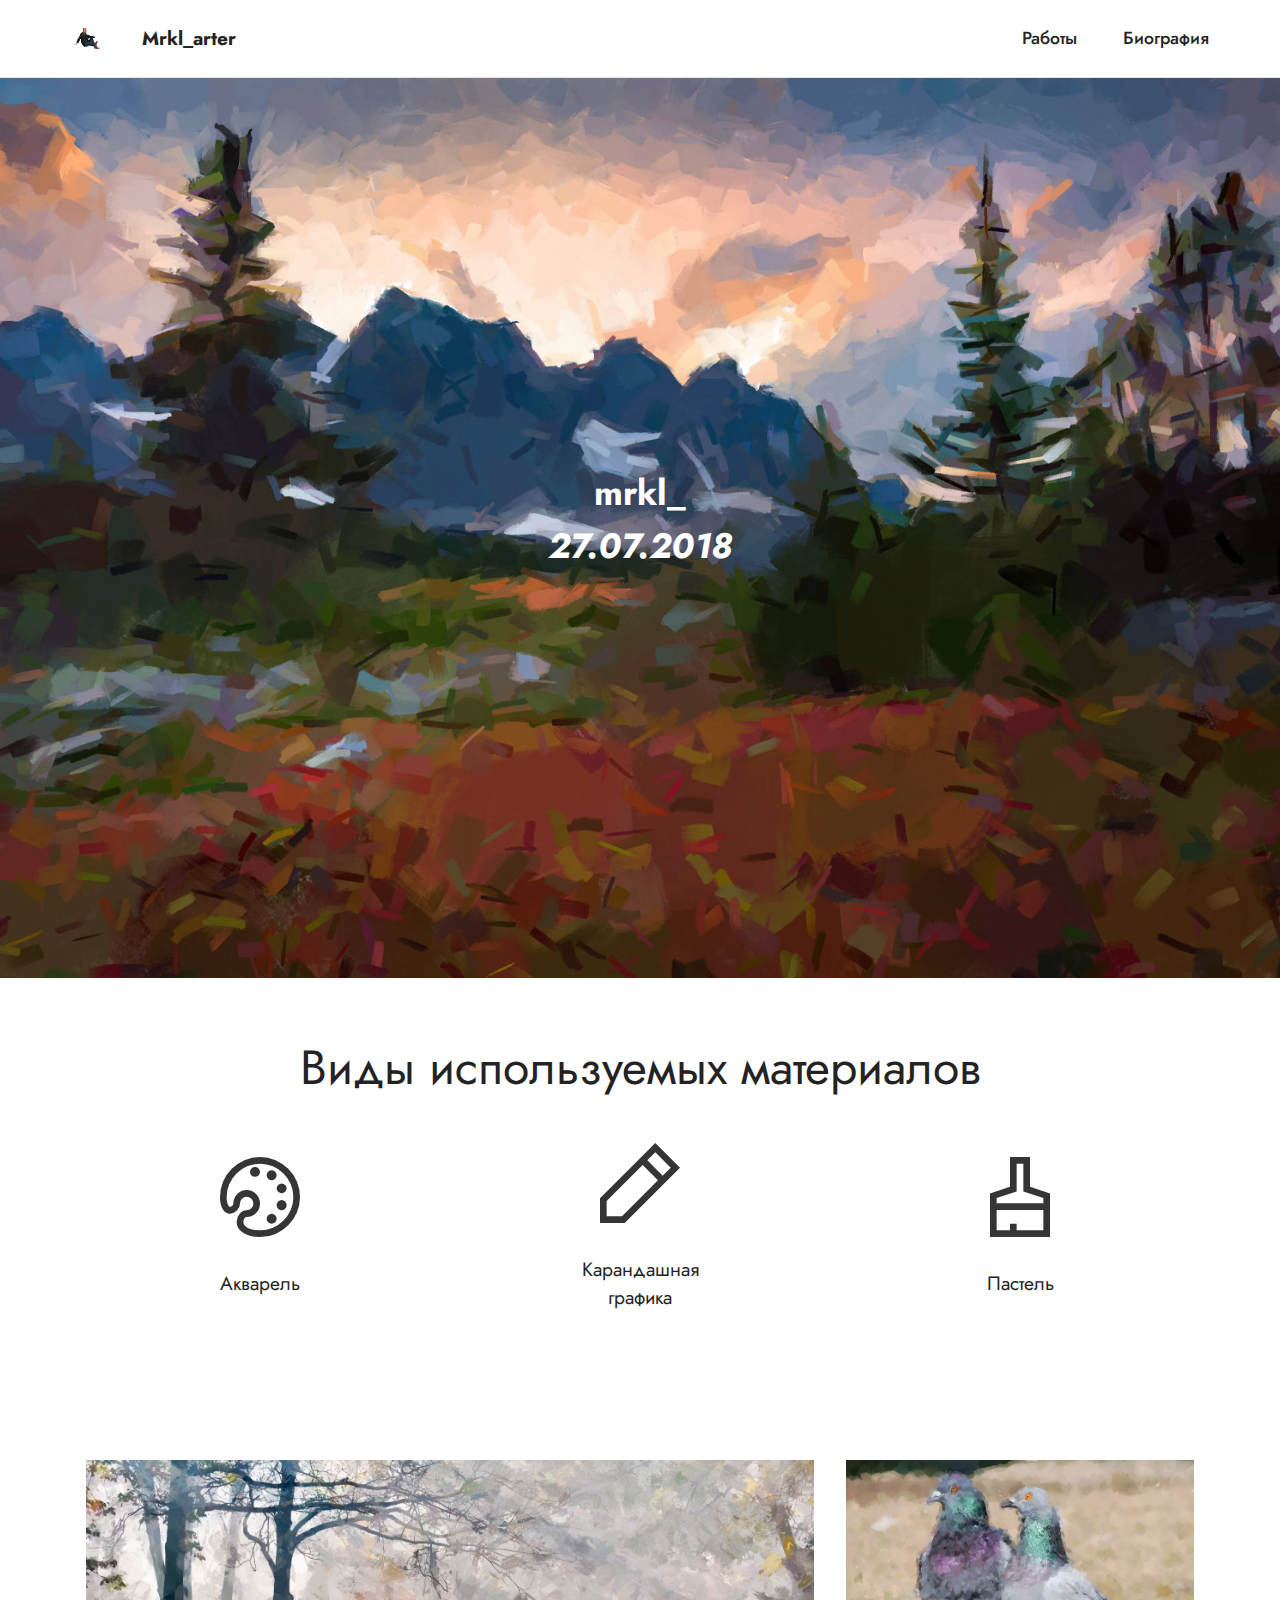
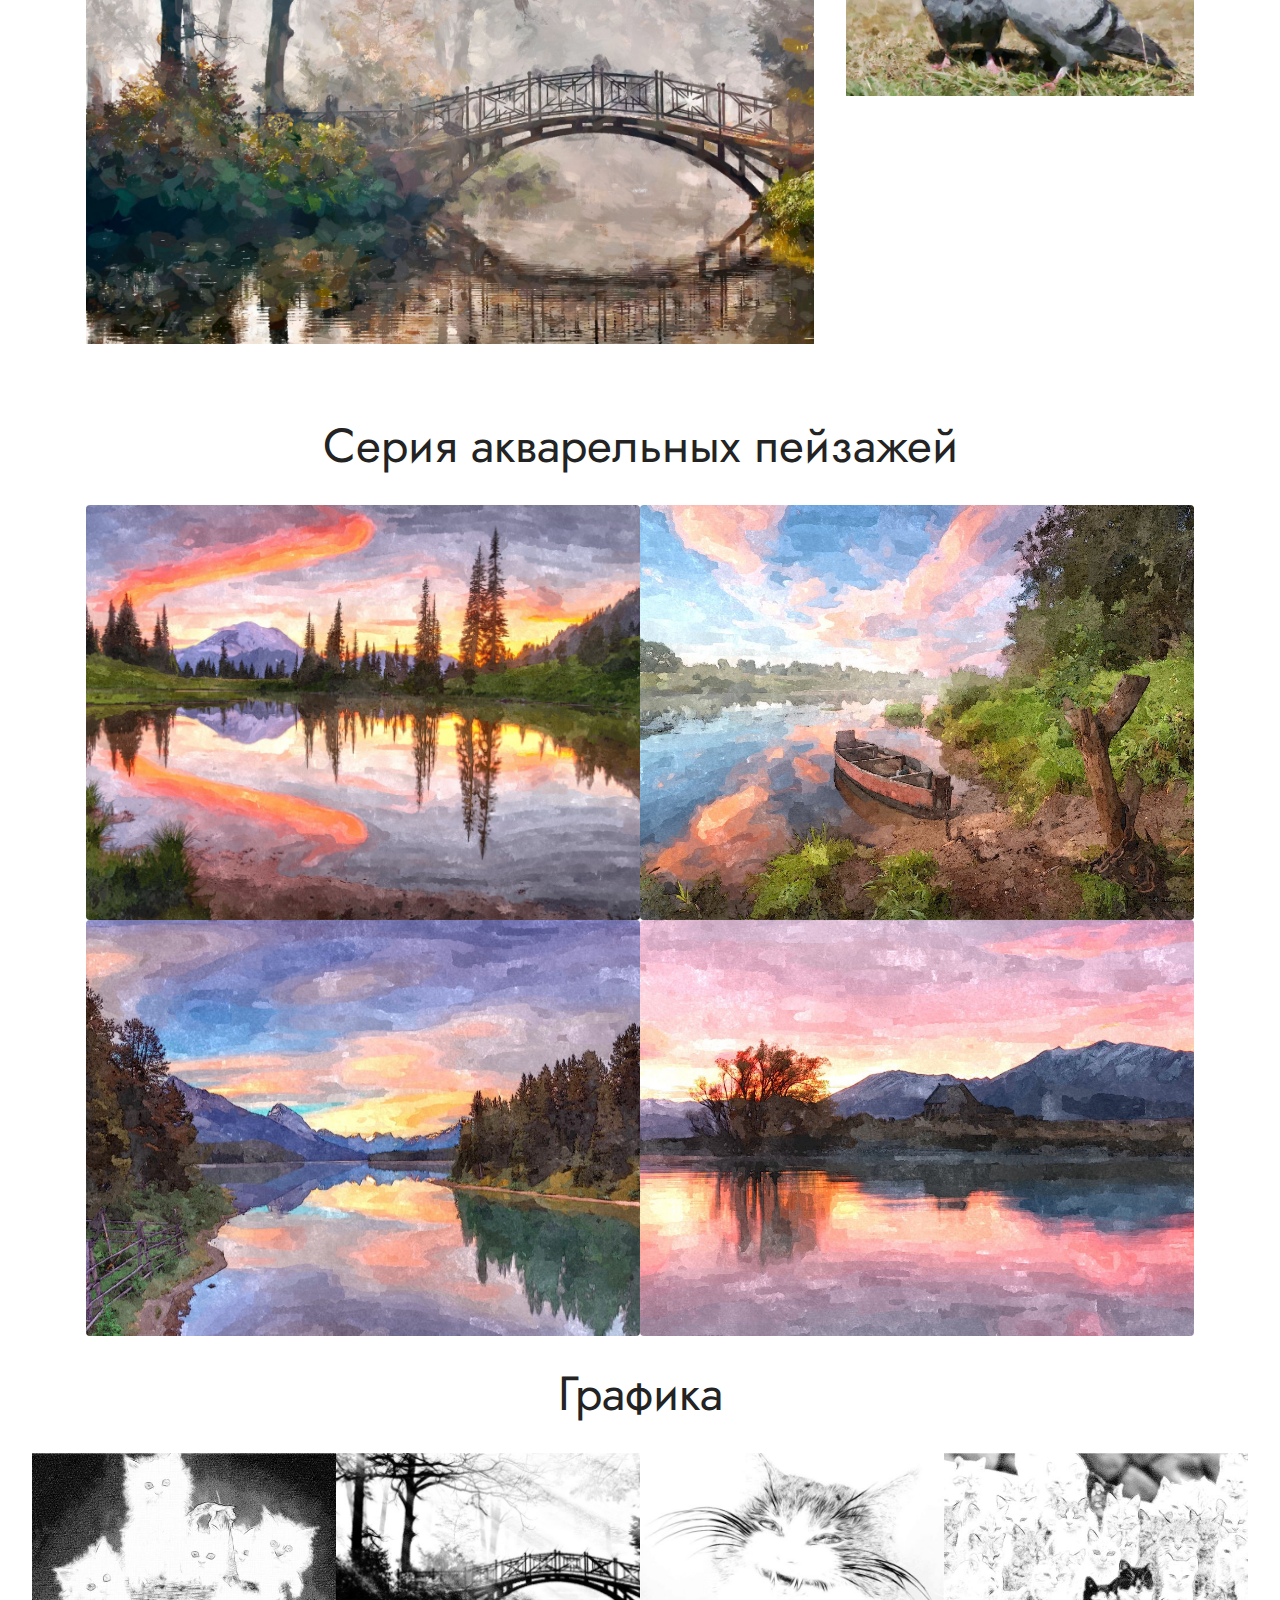
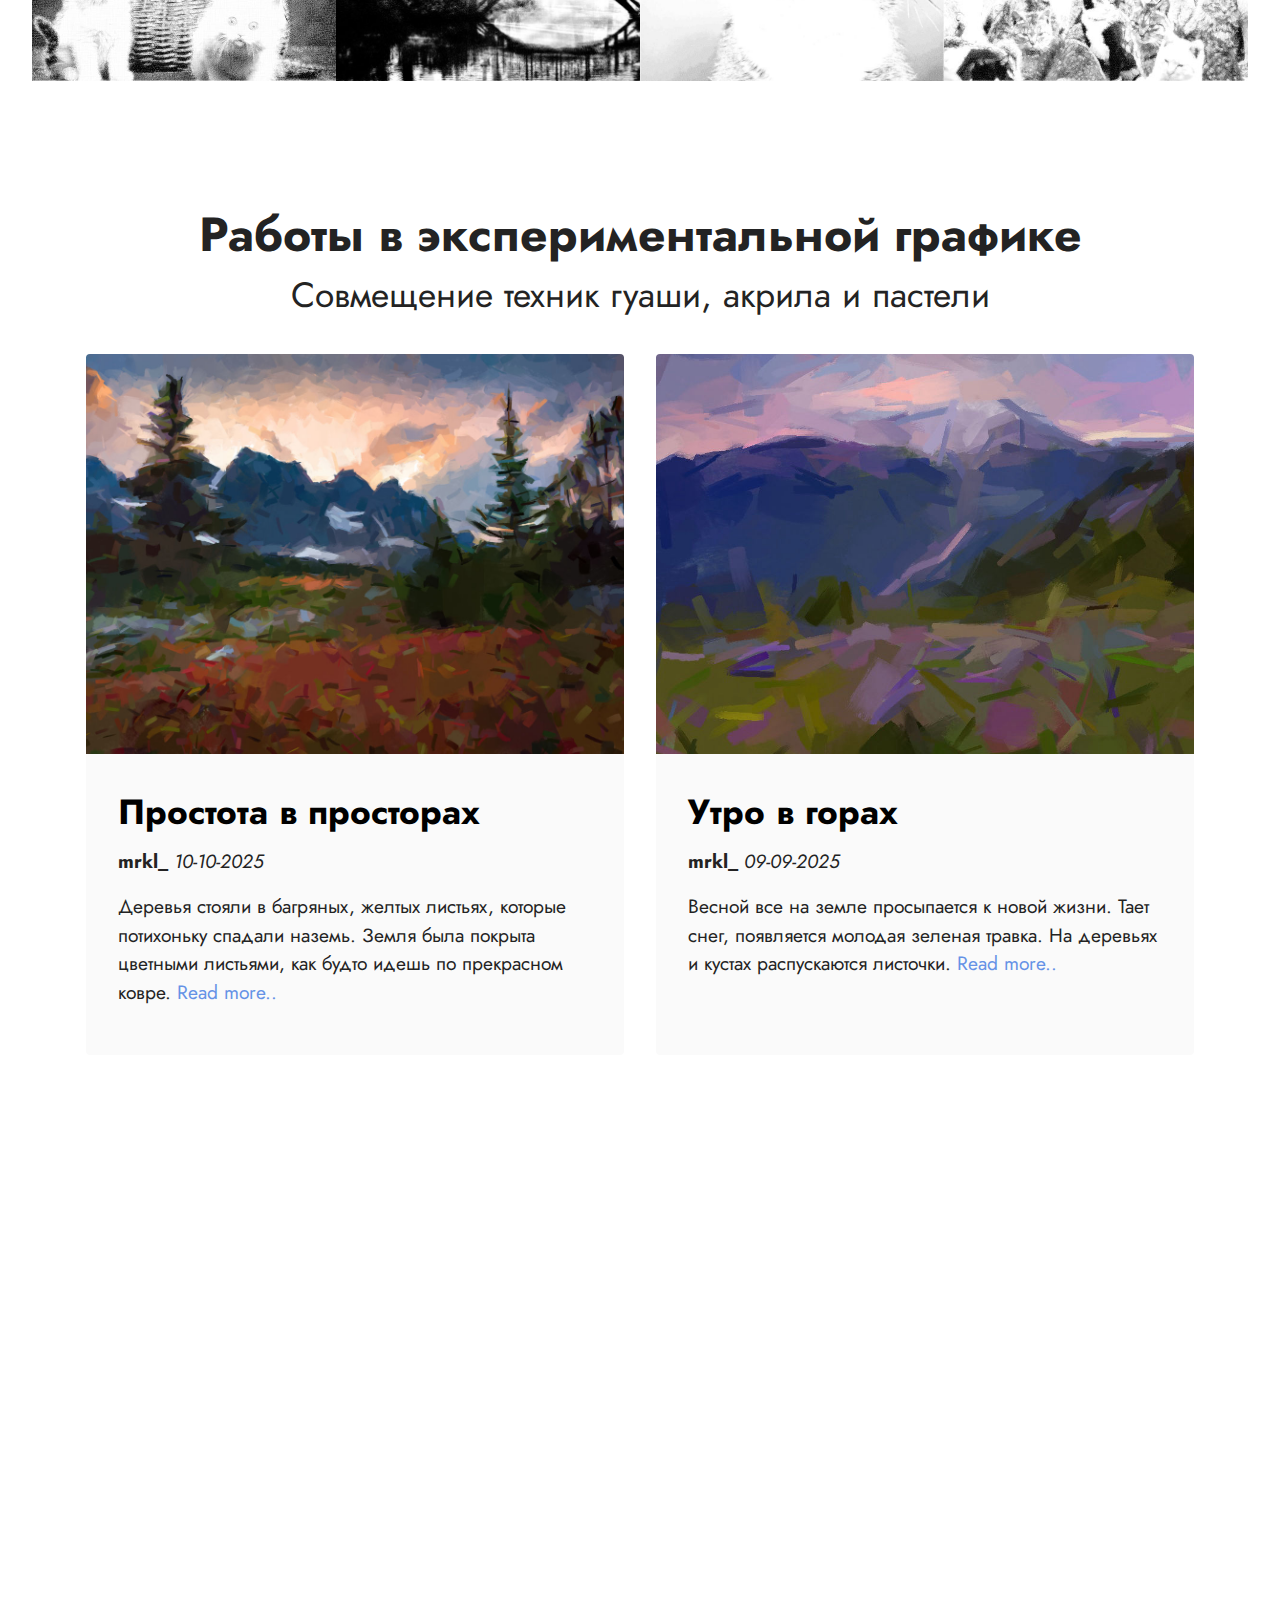
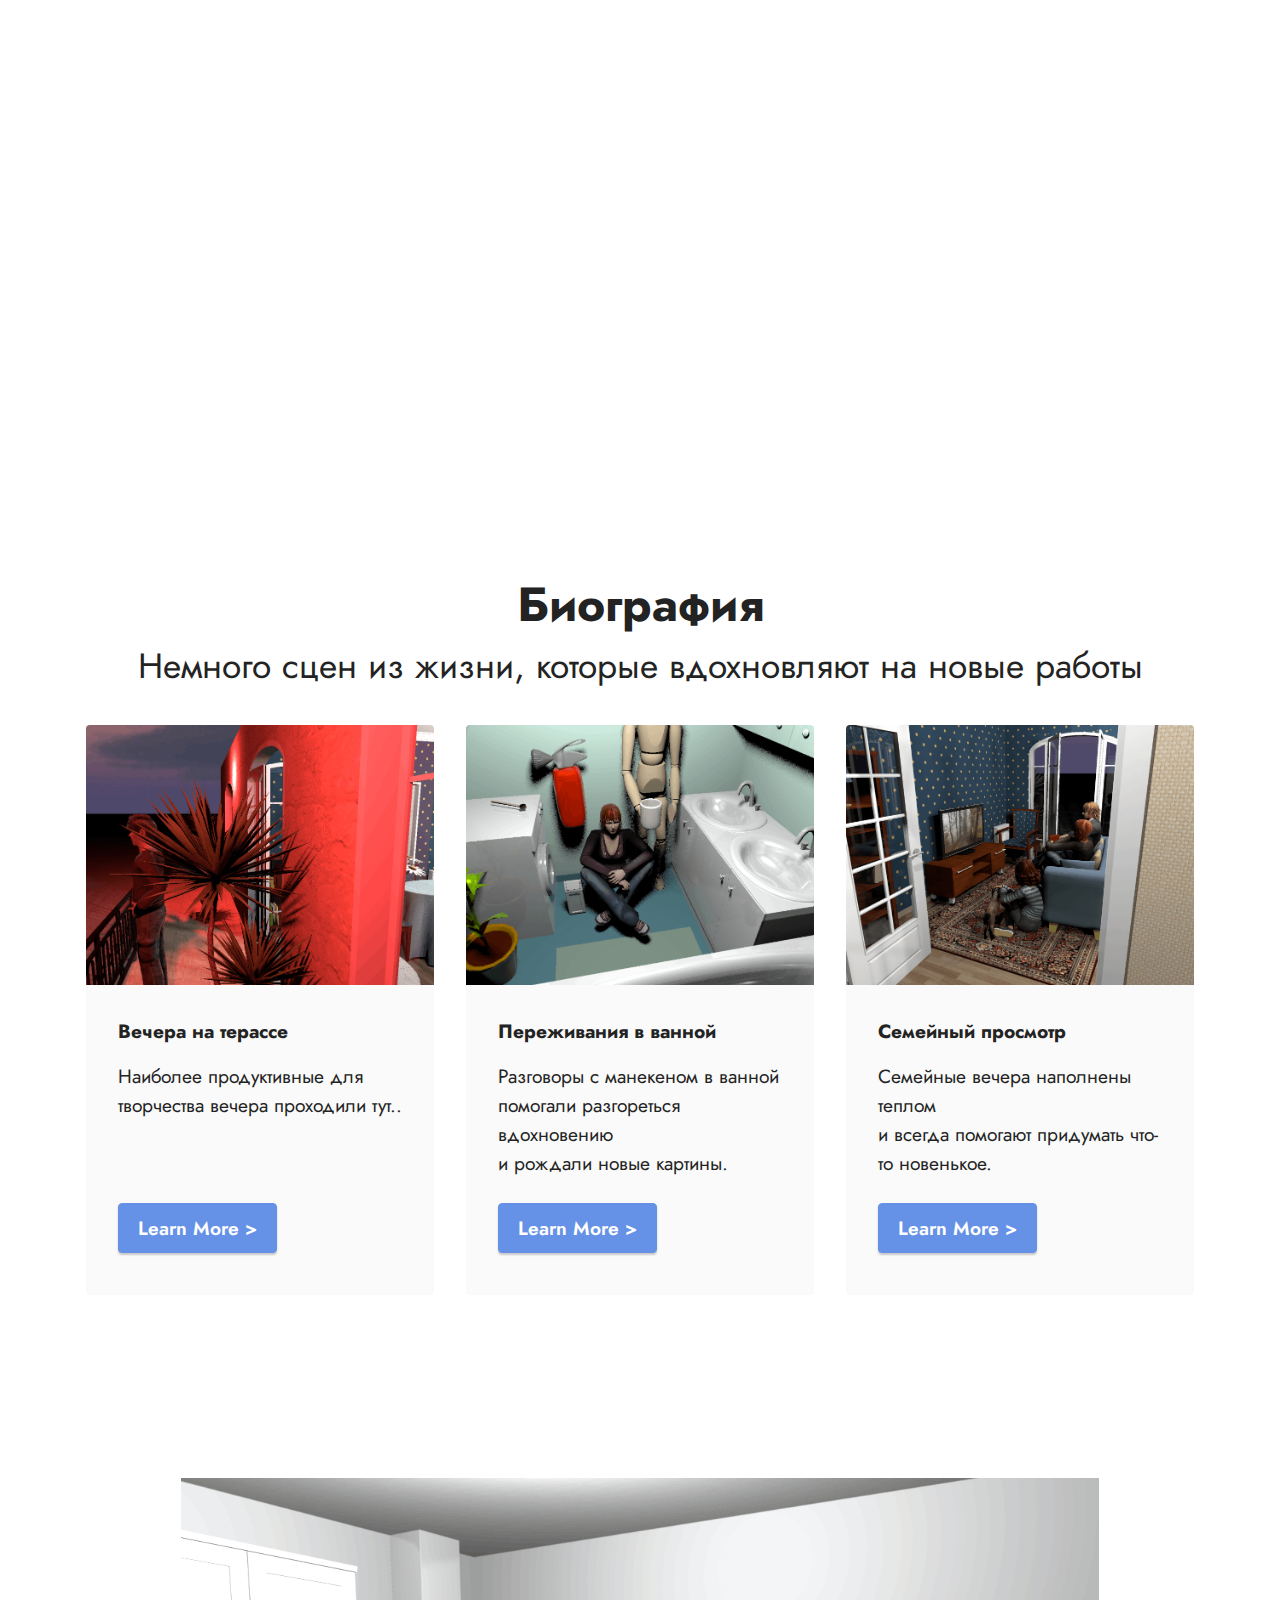
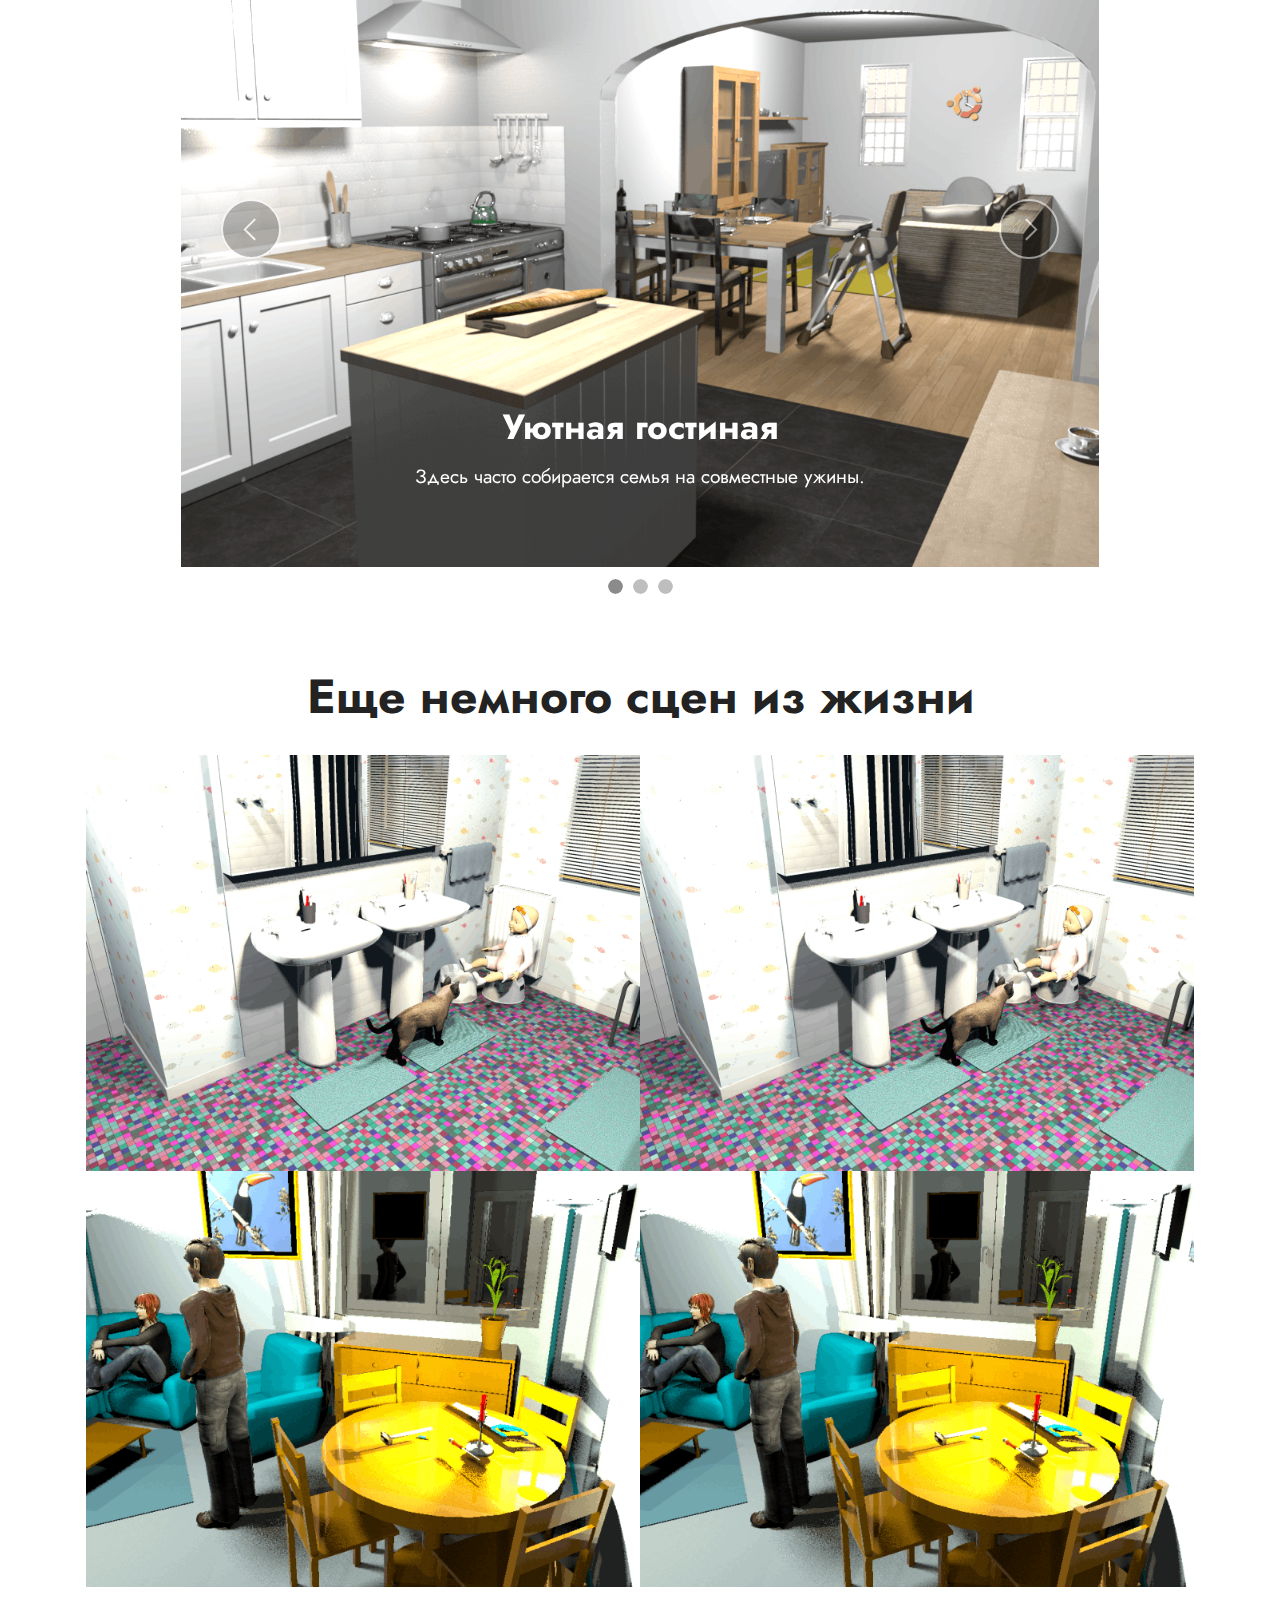
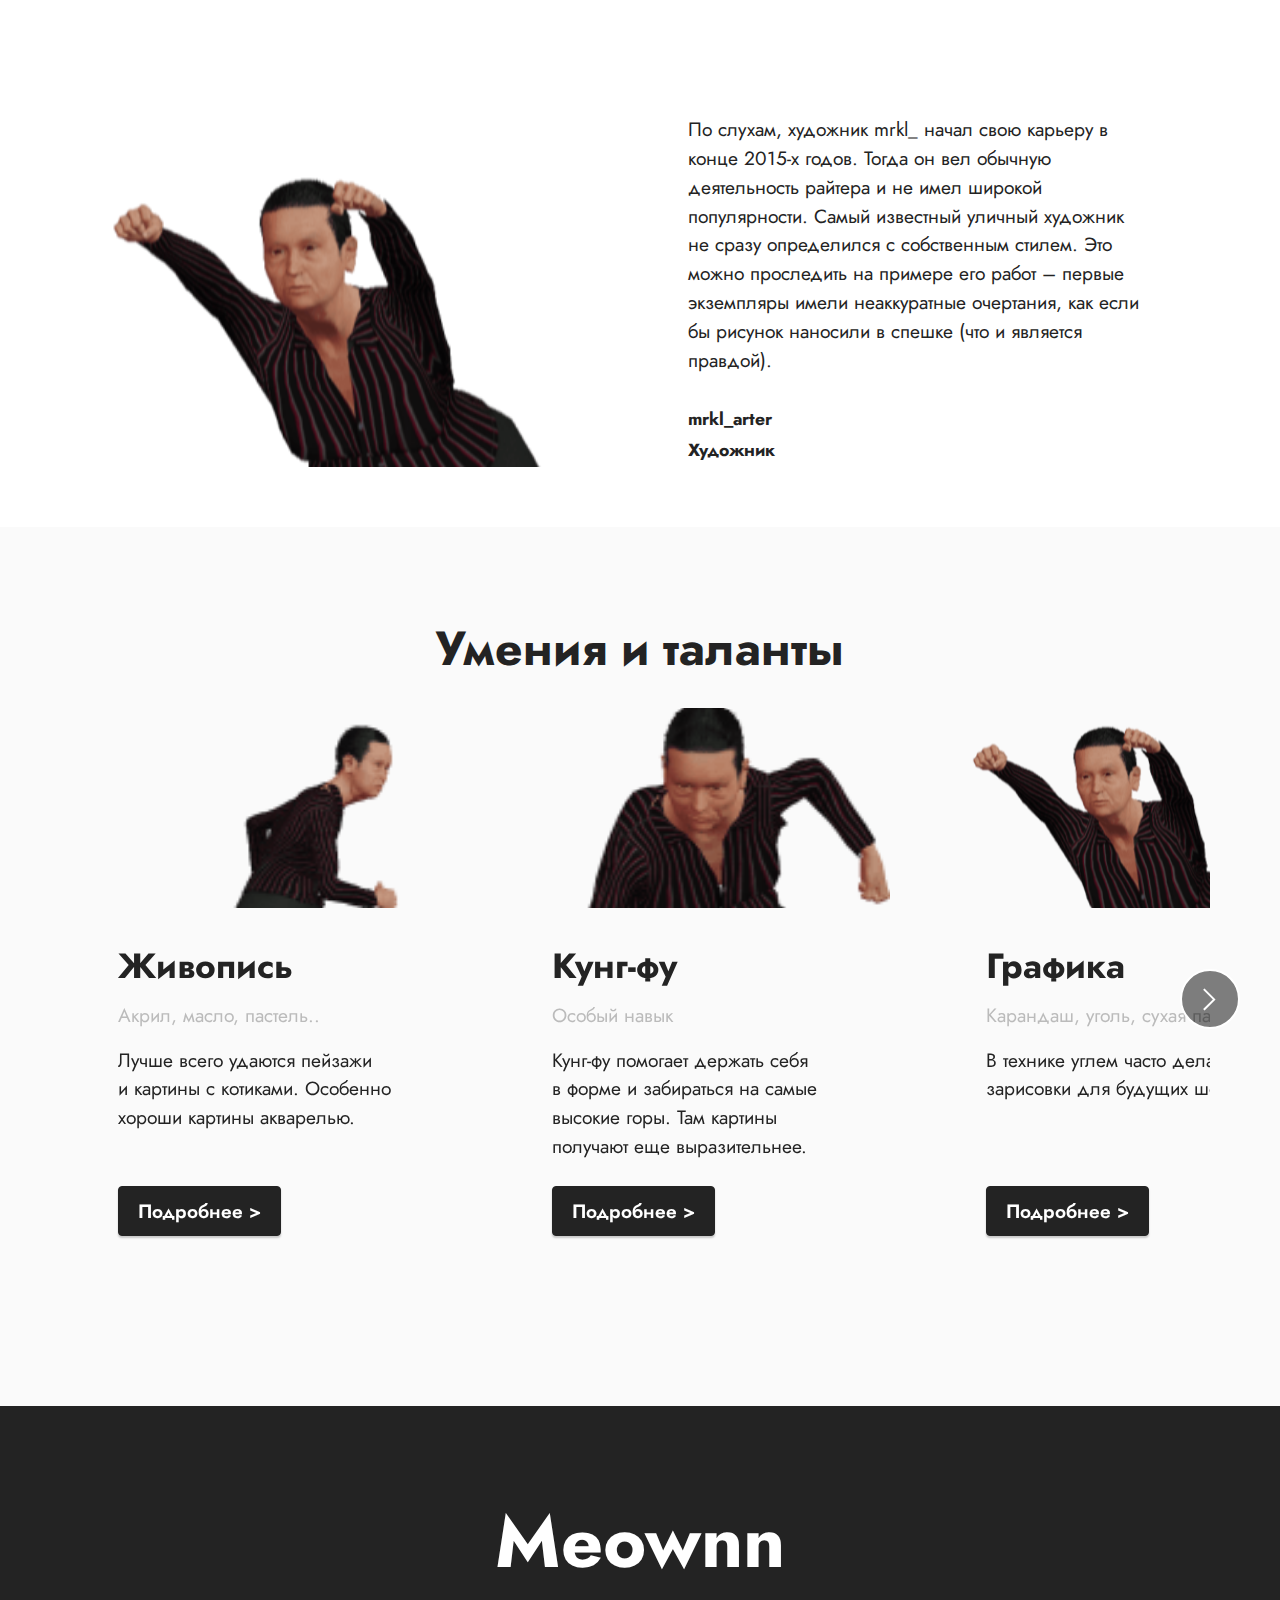
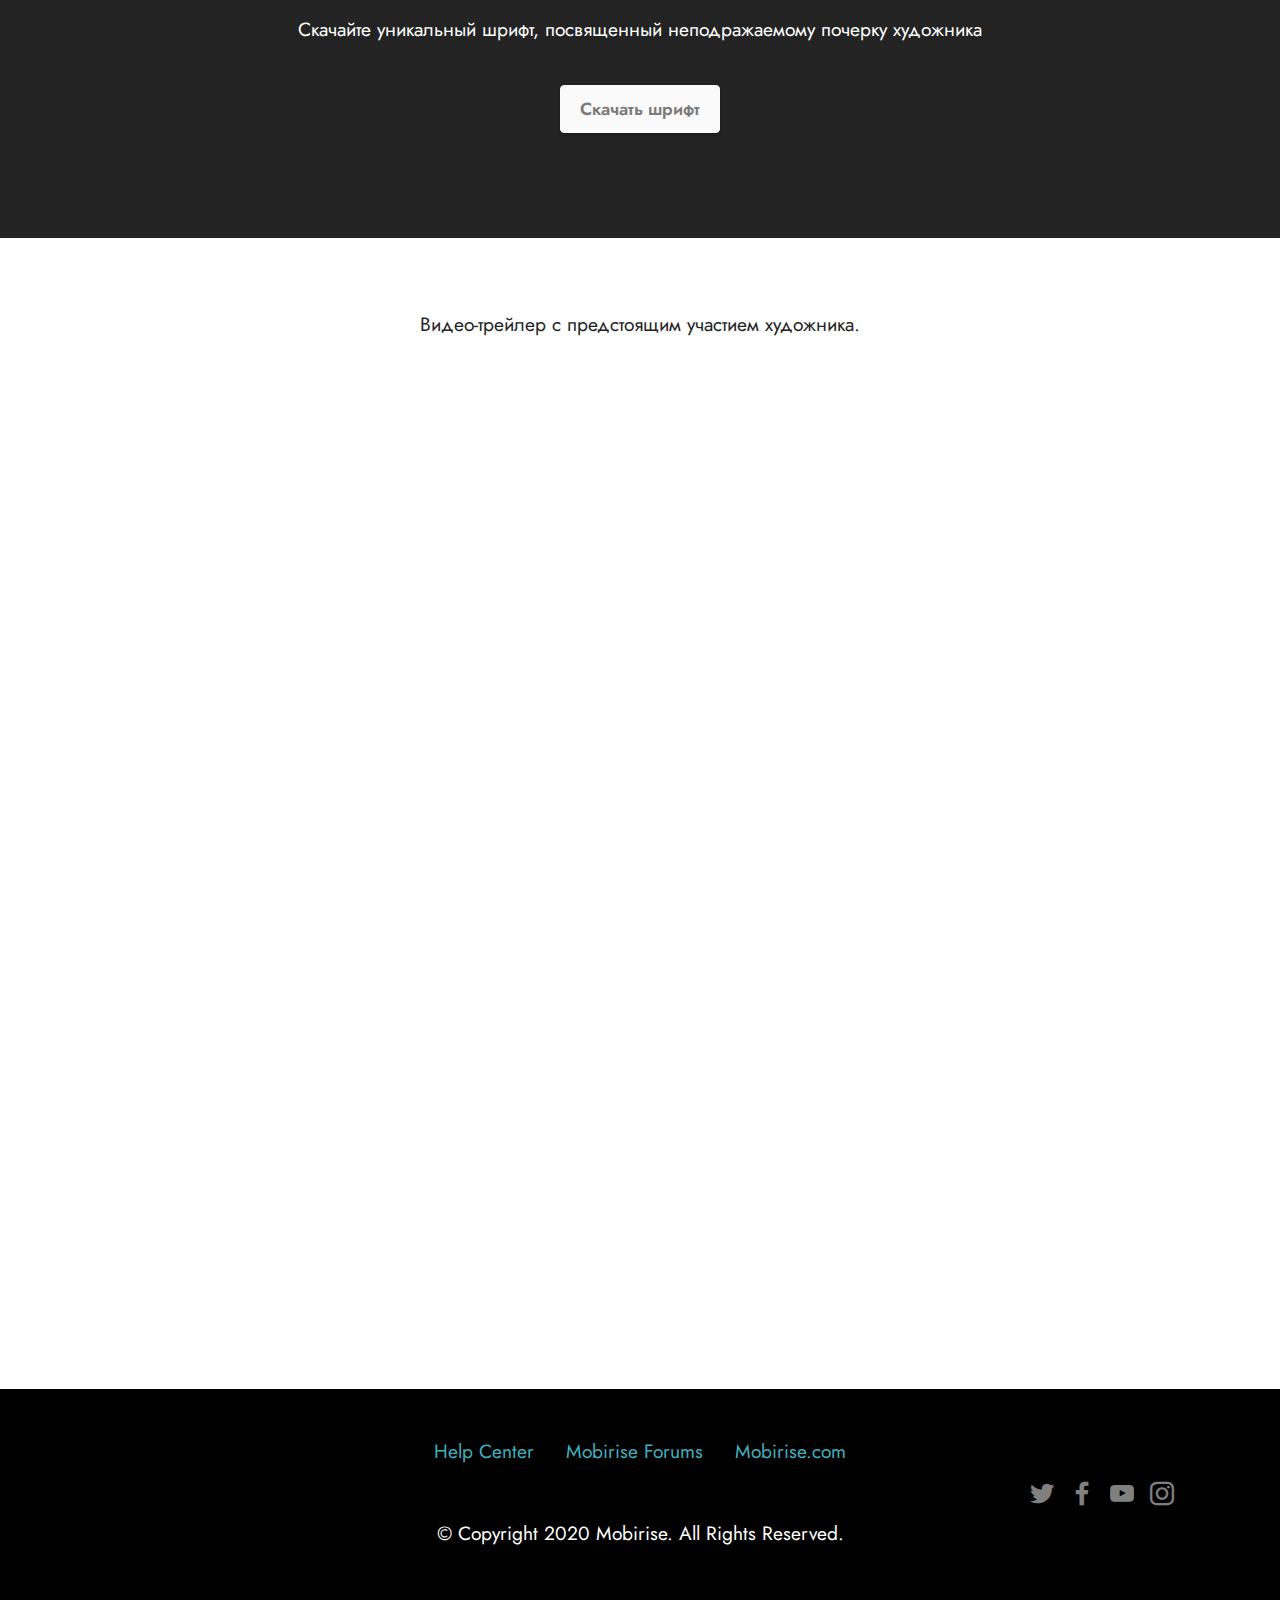
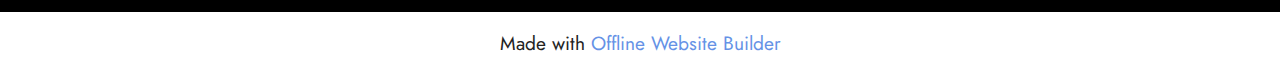
==== commit 4351fd5d: "Add files via upload" ====
--- a/index.html
+++ b/index.html
@@ -220,8 +220,8 @@
         </div>
         <div class="row mbr-gallery mt-4">
             <div class="col-12 col-md-6 col-lg-3 item gallery-image">
-                <div class="item-wrapper" data-toggle="modal" data-bs-toggle="modal" data-target="#ts5JjN9tmu-modal" data-bs-target="#ts5JjN9tmu-modal">
-                    <img class="w-100" src="assets/images/1654386200-6-adonius-club-p-kotiki-i-kotyata-krasivo-foto-6-fotosketcher-694x443.jpg" alt="Mobirise Website Builder" data-slide-to="0" data-bs-slide-to="0" data-target="#lb-ts5JjN9tmu" data-bs-target="#lb-ts5JjN9tmu">
+                <div class="item-wrapper" data-toggle="modal" data-bs-toggle="modal" data-target="#ts9NuSyNVb-modal" data-bs-target="#ts9NuSyNVb-modal">
+                    <img class="w-100" src="assets/images/1654386200-6-adonius-club-p-kotiki-i-kotyata-krasivo-foto-6-fotosketcher-694x443.jpg" alt="Mobirise Website Builder" data-slide-to="0" data-bs-slide-to="0" data-target="#lb-ts9NuSyNVb" data-bs-target="#lb-ts9NuSyNVb">
                     <div class="icon-wrapper">
                         <span class="mobi-mbri mobi-mbri-search mbr-iconfont mbr-iconfont-btn"></span>
                     </div>
@@ -229,8 +229,8 @@
                 
             </div>
             <div class="col-12 col-md-6 col-lg-3 item gallery-image">
-                <div class="item-wrapper" data-toggle="modal" data-bs-toggle="modal" data-target="#ts5JjN9tmu-modal" data-bs-target="#ts5JjN9tmu-modal">
-                    <img class="w-100" src="assets/images/priroda-park-derevya-kusty-rechka-mostik-luchi-romantika-fotosketcher-694x461.jpg" alt="Mobirise Website Builder" data-slide-to="1" data-bs-slide-to="1" data-target="#lb-ts5JjN9tmu" data-bs-target="#lb-ts5JjN9tmu">
+                <div class="item-wrapper" data-toggle="modal" data-bs-toggle="modal" data-target="#ts9NuSyNVb-modal" data-bs-target="#ts9NuSyNVb-modal">
+                    <img class="w-100" src="assets/images/priroda-park-derevya-kusty-rechka-mostik-luchi-romantika-fotosketcher-694x461.jpg" alt="Mobirise Website Builder" data-slide-to="1" data-bs-slide-to="1" data-target="#lb-ts9NuSyNVb" data-bs-target="#lb-ts9NuSyNVb">
                     <div class="icon-wrapper">
                         <span class="mobi-mbri mobi-mbri-search mbr-iconfont mbr-iconfont-btn"></span>
                     </div>
@@ -238,8 +238,8 @@
                 
             </div>
             <div class="col-12 col-md-6 col-lg-3 item gallery-image">
-                <div class="item-wrapper" data-toggle="modal" data-bs-toggle="modal" data-target="#ts5JjN9tmu-modal" data-bs-target="#ts5JjN9tmu-modal">
-                    <img class="w-100" src="assets/images/qpdan-fotosketcher-694x694.jpeg" alt="Mobirise Website Builder" data-slide-to="2" data-bs-slide-to="2" data-target="#lb-ts5JjN9tmu" data-bs-target="#lb-ts5JjN9tmu">
+                <div class="item-wrapper" data-toggle="modal" data-bs-toggle="modal" data-target="#ts9NuSyNVb-modal" data-bs-target="#ts9NuSyNVb-modal">
+                    <img class="w-100" src="assets/images/qpdan-fotosketcher-694x694.jpeg" alt="Mobirise Website Builder" data-slide-to="2" data-bs-slide-to="2" data-target="#lb-ts9NuSyNVb" data-bs-target="#lb-ts9NuSyNVb">
                     <div class="icon-wrapper">
                         <span class="mobi-mbri mobi-mbri-search mbr-iconfont mbr-iconfont-btn"></span>
                     </div>
@@ -247,8 +247,8 @@
                 
             </div>
             <div class="col-12 col-md-6 col-lg-3 item gallery-image">
-                <div class="item-wrapper" data-toggle="modal" data-bs-toggle="modal" data-target="#ts5JjN9tmu-modal" data-bs-target="#ts5JjN9tmu-modal">
-                    <img class="w-100" src="assets/images/v-7d-emjiz0-fotosketcher-694x390.jpg" alt="Mobirise Website Builder" data-slide-to="3" data-bs-slide-to="3" data-target="#lb-ts5JjN9tmu" data-bs-target="#lb-ts5JjN9tmu">
+                <div class="item-wrapper" data-toggle="modal" data-bs-toggle="modal" data-target="#ts9NuSyNVb-modal" data-bs-target="#ts9NuSyNVb-modal">
+                    <img class="w-100" src="assets/images/v-7d-emjiz0-fotosketcher-694x390.jpg" alt="Mobirise Website Builder" data-slide-to="3" data-bs-slide-to="3" data-target="#lb-ts9NuSyNVb" data-bs-target="#lb-ts9NuSyNVb">
                     <div class="icon-wrapper">
                         <span class="mobi-mbri mobi-mbri-search mbr-iconfont mbr-iconfont-btn"></span>
                     </div>
@@ -257,11 +257,11 @@
             </div>
         </div>
 
-        <div class="modal mbr-slider" tabindex="-1" role="dialog" aria-hidden="true" id="ts5JjN9tmu-modal">
+        <div class="modal mbr-slider" tabindex="-1" role="dialog" aria-hidden="true" id="ts9NuSyNVb-modal">
             <div class="modal-dialog" role="document">
                 <div class="modal-content">
                     <div class="modal-body">
-                        <div class="carousel slide" id="lb-ts5JjN9tmu" data-interval="5000" data-bs-interval="5000">
+                        <div class="carousel slide" id="lb-ts9NuSyNVb" data-interval="5000" data-bs-interval="5000">
                             <div class="carousel-inner">
                                 <div class="carousel-item active">
                                     <img class="d-block w-100" src="assets/images/1654386200-6-adonius-club-p-kotiki-i-kotyata-krasivo-foto-6-fotosketcher-694x443.jpg" alt="Mobirise Website Builder">
@@ -277,18 +277,18 @@
                                 </div>
                             </div>
                             <ol class="carousel-indicators">
-                                <li data-slide-to="0" data-bs-slide-to="0" class="active" data-target="#lb-ts5JjN9tmu" data-bs-target="#lb-ts5JjN9tmu"></li>
-                                <li data-slide-to="1" data-bs-slide-to="1" data-target="#lb-ts5JjN9tmu" data-bs-target="#lb-ts5JjN9tmu"></li>
-                                <li data-slide-to="2" data-bs-slide-to="2" data-target="#lb-ts5JjN9tmu" data-bs-target="#lb-ts5JjN9tmu"></li>
-                                <li data-slide-to="3" data-bs-slide-to="3" data-target="#lb-ts5JjN9tmu" data-bs-target="#lb-ts5JjN9tmu"></li>
+                                <li data-slide-to="0" data-bs-slide-to="0" class="active" data-target="#lb-ts9NuSyNVb" data-bs-target="#lb-ts9NuSyNVb"></li>
+                                <li data-slide-to="1" data-bs-slide-to="1" data-target="#lb-ts9NuSyNVb" data-bs-target="#lb-ts9NuSyNVb"></li>
+                                <li data-slide-to="2" data-bs-slide-to="2" data-target="#lb-ts9NuSyNVb" data-bs-target="#lb-ts9NuSyNVb"></li>
+                                <li data-slide-to="3" data-bs-slide-to="3" data-target="#lb-ts9NuSyNVb" data-bs-target="#lb-ts9NuSyNVb"></li>
                             </ol>
                             <a role="button" href="" class="close" data-dismiss="modal" data-bs-dismiss="modal" aria-label="Close">
                             </a>
-                            <a class="carousel-control-prev carousel-control" role="button" data-slide="prev" data-bs-slide="prev" href="#lb-ts5JjN9tmu">
+                            <a class="carousel-control-prev carousel-control" role="button" data-slide="prev" data-bs-slide="prev" href="#lb-ts9NuSyNVb">
                                 <span class="mobi-mbri mobi-mbri-arrow-prev" aria-hidden="true"></span>
                                 <span class="sr-only visually-hidden">Previous</span>
                             </a>
-                            <a class="carousel-control-next carousel-control" role="button" data-slide="next" data-bs-slide="next" href="#lb-ts5JjN9tmu">
+                            <a class="carousel-control-next carousel-control" role="button" data-slide="next" data-bs-slide="next" href="#lb-ts9NuSyNVb">
                                 <span class="mobi-mbri mobi-mbri-arrow-next" aria-hidden="true"></span>
                                 <span class="sr-only visually-hidden">Next</span>
                             </a>
@@ -452,12 +452,12 @@
     <div class="container">
         <div class="row justify-content-center">
             <div class="col-12 col-md-10">
-                <div class="carousel slide" id="ts5JjP3WGd" data-interval="5000" data-bs-interval="5000">
+                <div class="carousel slide" id="ts9NuUj2L6" data-interval="5000" data-bs-interval="5000">
                     
                     <ol class="carousel-indicators">
-                        <li data-slide-to="0" data-bs-slide-to="0" class="active" data-target="#ts5JjP3WGd" data-bs-target="#ts5JjP3WGd"></li>
-                        <li data-slide-to="1" data-bs-slide-to="1" data-target="#ts5JjP3WGd" data-bs-target="#ts5JjP3WGd"></li>
-                        <li data-slide-to="2" data-bs-slide-to="2" data-target="#ts5JjP3WGd" data-bs-target="#ts5JjP3WGd"></li>
+                        <li data-slide-to="0" data-bs-slide-to="0" class="active" data-target="#ts9NuUj2L6" data-bs-target="#ts9NuUj2L6"></li>
+                        <li data-slide-to="1" data-bs-slide-to="1" data-target="#ts9NuUj2L6" data-bs-target="#ts9NuUj2L6"></li>
+                        <li data-slide-to="2" data-bs-slide-to="2" data-target="#ts9NuUj2L6" data-bs-target="#ts9NuUj2L6"></li>
                     </ol>
                     <div class="carousel-inner">
                         <div class="carousel-item slider-image item active">
@@ -486,18 +486,18 @@
                                 <img class="d-block w-100" src="assets/images/-870x653.png" alt="Mobirise Website Builder">
                                 <div class="carousel-caption d-none d-md-block">
                                     <h5 class="mbr-section-subtitle mbr-fonts-style display-5">
-                                        <strong>Пугающая гостиная №2</strong></h5>
+                                        <strong>Пугающая кухня №2</strong></h5>
                                     <p class="mbr-section-text mbr-fonts-style display-7">
-                                        Сестра часто смотрит тут в полумраке телевизор.</p>
-                                </div>
-                            </div>
-                        </div>
-                    </div>
-                    <a class="carousel-control carousel-control-prev" role="button" data-slide="prev" data-bs-slide="prev" href="#ts5JjP3WGd">
+                                        Рассматривание предметов в полумраке нагоняет страх.</p>
+                                </div>
+                            </div>
+                        </div>
+                    </div>
+                    <a class="carousel-control carousel-control-prev" role="button" data-slide="prev" data-bs-slide="prev" href="#ts9NuUj2L6">
                         <span class="mobi-mbri mobi-mbri-arrow-prev" aria-hidden="true"></span>
                         <span class="sr-only visually-hidden">Previous</span>
                     </a>
-                    <a class="carousel-control carousel-control-next" role="button" data-slide="next" data-bs-slide="next" href="#ts5JjP3WGd">
+                    <a class="carousel-control carousel-control-next" role="button" data-slide="next" data-bs-slide="next" href="#ts9NuUj2L6">
                         <span class="mobi-mbri mobi-mbri-arrow-next" aria-hidden="true"></span>
                         <span class="sr-only visually-hidden">Next</span>
                     </a>
@@ -513,42 +513,42 @@
     
     
 
-    <div class="container-fluid">
+    <div class="container">
         <div class="mbr-section-head">
             <h3 class="mbr-section-title mbr-fonts-style align-center m-0 display-2"><strong>Еще немного сцен из жизни</strong></h3>
             
         </div>
         <div class="row mbr-gallery mt-4">
-            <div class="col-12 col-md-6 col-lg-3 item gallery-image">
-                <div class="item-wrapper" data-toggle="modal" data-bs-toggle="modal" data-target="#ts5JjPpx40-modal" data-bs-target="#ts5JjPpx40-modal">
-                    <img class="w-100" src="assets/images/5-694x521.png" alt="Mobirise Website Builder" data-slide-to="0" data-bs-slide-to="0" data-target="#lb-ts5JjPpx40" data-bs-target="#lb-ts5JjPpx40">
+            <div class="col-12 col-md-6 col-lg-6 item gallery-image">
+                <div class="item-wrapper" data-toggle="modal" data-bs-toggle="modal" data-target="#ts9NuUHHN5-modal" data-bs-target="#ts9NuUHHN5-modal">
+                    <img class="w-100" src="assets/images/5-694x521.png" alt="Mobirise Website Builder" data-slide-to="0" data-bs-slide-to="0" data-target="#lb-ts9NuUHHN5" data-bs-target="#lb-ts9NuUHHN5">
                     <div class="icon-wrapper">
                         <span class="mobi-mbri mobi-mbri-search mbr-iconfont mbr-iconfont-btn"></span>
                     </div>
                 </div>
                 
             </div>
-            <div class="col-12 col-md-6 col-lg-3 item gallery-image">
-                <div class="item-wrapper" data-toggle="modal" data-bs-toggle="modal" data-target="#ts5JjPpx40-modal" data-bs-target="#ts5JjPpx40-modal">
-                    <img class="w-100" src="assets/images/5-694x521.png" alt="Mobirise Website Builder" data-slide-to="1" data-bs-slide-to="1" data-target="#lb-ts5JjPpx40" data-bs-target="#lb-ts5JjPpx40">
+            <div class="col-12 col-md-6 col-lg-6 item gallery-image">
+                <div class="item-wrapper" data-toggle="modal" data-bs-toggle="modal" data-target="#ts9NuUHHN5-modal" data-bs-target="#ts9NuUHHN5-modal">
+                    <img class="w-100" src="assets/images/5-694x521.png" alt="Mobirise Website Builder" data-slide-to="1" data-bs-slide-to="1" data-target="#lb-ts9NuUHHN5" data-bs-target="#lb-ts9NuUHHN5">
                     <div class="icon-wrapper">
                         <span class="mobi-mbri mobi-mbri-search mbr-iconfont mbr-iconfont-btn"></span>
                     </div>
                 </div>
                 
             </div>
-            <div class="col-12 col-md-6 col-lg-3 item gallery-image">
-                <div class="item-wrapper" data-toggle="modal" data-bs-toggle="modal" data-target="#ts5JjPpx40-modal" data-bs-target="#ts5JjPpx40-modal">
-                    <img class="w-100" src="assets/images/-694x521.png" alt="Mobirise Website Builder" data-slide-to="2" data-bs-slide-to="2" data-target="#lb-ts5JjPpx40" data-bs-target="#lb-ts5JjPpx40">
+            <div class="col-12 col-md-6 col-lg-6 item gallery-image">
+                <div class="item-wrapper" data-toggle="modal" data-bs-toggle="modal" data-target="#ts9NuUHHN5-modal" data-bs-target="#ts9NuUHHN5-modal">
+                    <img class="w-100" src="assets/images/-694x521.png" alt="Mobirise Website Builder" data-slide-to="2" data-bs-slide-to="2" data-target="#lb-ts9NuUHHN5" data-bs-target="#lb-ts9NuUHHN5">
                     <div class="icon-wrapper">
                         <span class="mobi-mbri mobi-mbri-search mbr-iconfont mbr-iconfont-btn"></span>
                     </div>
                 </div>
                 
             </div>
-            <div class="col-12 col-md-6 col-lg-3 item gallery-image">
-                <div class="item-wrapper" data-toggle="modal" data-bs-toggle="modal" data-target="#ts5JjPpx40-modal" data-bs-target="#ts5JjPpx40-modal">
-                    <img class="w-100" src="assets/images/-694x521.png" alt="Mobirise Website Builder" data-slide-to="3" data-bs-slide-to="3" data-target="#lb-ts5JjPpx40" data-bs-target="#lb-ts5JjPpx40">
+            <div class="col-12 col-md-6 col-lg-6 item gallery-image">
+                <div class="item-wrapper" data-toggle="modal" data-bs-toggle="modal" data-target="#ts9NuUHHN5-modal" data-bs-target="#ts9NuUHHN5-modal">
+                    <img class="w-100" src="assets/images/-694x521.png" alt="Mobirise Website Builder" data-slide-to="3" data-bs-slide-to="3" data-target="#lb-ts9NuUHHN5" data-bs-target="#lb-ts9NuUHHN5">
                     <div class="icon-wrapper">
                         <span class="mobi-mbri mobi-mbri-search mbr-iconfont mbr-iconfont-btn"></span>
                     </div>
@@ -557,11 +557,11 @@
             </div>
         </div>
 
-        <div class="modal mbr-slider" tabindex="-1" role="dialog" aria-hidden="true" id="ts5JjPpx40-modal">
+        <div class="modal mbr-slider" tabindex="-1" role="dialog" aria-hidden="true" id="ts9NuUHHN5-modal">
             <div class="modal-dialog" role="document">
                 <div class="modal-content">
                     <div class="modal-body">
-                        <div class="carousel slide" id="lb-ts5JjPpx40" data-interval="5000" data-bs-interval="5000">
+                        <div class="carousel slide" id="lb-ts9NuUHHN5" data-interval="5000" data-bs-interval="5000">
                             <div class="carousel-inner">
                                 <div class="carousel-item active">
                                     <img class="d-block w-100" src="assets/images/5-694x521.png" alt="Mobirise Website Builder">
@@ -577,18 +577,18 @@
                                 </div>
                             </div>
                             <ol class="carousel-indicators">
-                                <li data-slide-to="0" data-bs-slide-to="0" class="active" data-target="#lb-ts5JjPpx40" data-bs-target="#lb-ts5JjPpx40"></li>
-                                <li data-slide-to="1" data-bs-slide-to="1" data-target="#lb-ts5JjPpx40" data-bs-target="#lb-ts5JjPpx40"></li>
-                                <li data-slide-to="2" data-bs-slide-to="2" data-target="#lb-ts5JjPpx40" data-bs-target="#lb-ts5JjPpx40"></li>
-                                <li data-slide-to="3" data-bs-slide-to="3" data-target="#lb-ts5JjPpx40" data-bs-target="#lb-ts5JjPpx40"></li>
+                                <li data-slide-to="0" data-bs-slide-to="0" class="active" data-target="#lb-ts9NuUHHN5" data-bs-target="#lb-ts9NuUHHN5"></li>
+                                <li data-slide-to="1" data-bs-slide-to="1" data-target="#lb-ts9NuUHHN5" data-bs-target="#lb-ts9NuUHHN5"></li>
+                                <li data-slide-to="2" data-bs-slide-to="2" data-target="#lb-ts9NuUHHN5" data-bs-target="#lb-ts9NuUHHN5"></li>
+                                <li data-slide-to="3" data-bs-slide-to="3" data-target="#lb-ts9NuUHHN5" data-bs-target="#lb-ts9NuUHHN5"></li>
                             </ol>
                             <a role="button" href="" class="close" data-dismiss="modal" data-bs-dismiss="modal" aria-label="Close">
                             </a>
-                            <a class="carousel-control-prev carousel-control" role="button" data-slide="prev" data-bs-slide="prev" href="#lb-ts5JjPpx40">
+                            <a class="carousel-control-prev carousel-control" role="button" data-slide="prev" data-bs-slide="prev" href="#lb-ts9NuUHHN5">
                                 <span class="mobi-mbri mobi-mbri-arrow-prev" aria-hidden="true"></span>
                                 <span class="sr-only visually-hidden">Previous</span>
                             </a>
-                            <a class="carousel-control-next carousel-control" role="button" data-slide="next" data-bs-slide="next" href="#lb-ts5JjPpx40">
+                            <a class="carousel-control-next carousel-control" role="button" data-slide="next" data-bs-slide="next" href="#lb-ts9NuUHHN5">
                                 <span class="mobi-mbri mobi-mbri-arrow-next" aria-hidden="true"></span>
                                 <span class="sr-only visually-hidden">Next</span>
                             </a>
@@ -633,10 +633,10 @@
                 <strong>Умения и таланты</strong></h4>
             
         </div>
-        <div class="embla mt-4" data-skip-snaps="true" data-align="center" data-contain-scroll="trimSnaps" data-auto-play-interval="5" data-draggable="true">
+        <div class="embla mt-4" data-skip-snaps="true" data-align="center" data-contain-scroll="trimSnaps" data-auto-play="true" data-auto-play-interval="8" data-draggable="true">
             <div class="embla__viewport container">
                 <div class="embla__container">
-                    <div class="embla__slide slider-image item" style="margin-left: 1rem; margin-right: 1rem;">
+                    <div class="embla__slide slider-image item" style="margin-left: 2rem; margin-right: 2rem;">
                         <div class="slide-content">
                             <div class="item-img">
                                 <div class="item-wrapper">
@@ -651,7 +651,7 @@
                             <div class="mbr-section-btn item-footer mt-2"><a href="index.html#header6-p" class="btn item-btn btn-black display-7" target="_blank">Подробнее &gt;</a></div>
                         </div>
                     </div>
-                    <div class="embla__slide slider-image item" style="margin-left: 1rem; margin-right: 1rem;">
+                    <div class="embla__slide slider-image item" style="margin-left: 2rem; margin-right: 2rem;">
                         <div class="slide-content">
                             <div class="item-img">
                                 <div class="item-wrapper">
@@ -667,7 +667,7 @@
                             <div class="mbr-section-btn item-footer mt-2"><a href="index.html#header6-p" class="btn item-btn btn-black display-7" target="_blank">Подробнее &gt;</a></div>
                         </div>
                     </div>
-                    <div class="embla__slide slider-image item" style="margin-left: 1rem; margin-right: 1rem;">
+                    <div class="embla__slide slider-image item" style="margin-left: 2rem; margin-right: 2rem;">
                         <div class="slide-content">
                             <div class="item-img">
                                 <div class="item-wrapper">
@@ -682,7 +682,7 @@
                             <div class="mbr-section-btn item-footer mt-2"><a href="index.html#header6-p" class="btn item-btn btn-black display-7" target="_blank">Подробнее &gt;</a></div>
                         </div>
                     </div>
-                    <div class="embla__slide slider-image item" style="margin-left: 1rem; margin-right: 1rem;">
+                    <div class="embla__slide slider-image item" style="margin-left: 2rem; margin-right: 2rem;">
                         <div class="slide-content">
                             <div class="item-img">
                                 <div class="item-wrapper">
@@ -711,11 +711,11 @@
     </div>
 </section>
 
-<section data-bs-version="5.1" class="info3 cid-tqDkU3pUPK" data-bg-video="https://vimeo.com/428046504" id="info3-12">
-
-    
-
-    <div class="mbr-fallback-image disabled"></div>
+<section data-bs-version="5.1" class="info3 cid-tqDkU3pUPK" id="info3-12">
+
+    
+
+    
     
 
     <div class="container">
@@ -813,7 +813,7 @@
             </div>
         </div>
     </div>
-</section><section class="display-7" style="padding: 0;align-items: center;justify-content: center;flex-wrap: wrap;    align-content: center;display: flex;position: relative;height: 4rem;"><a href="https://mobiri.se/2915401" style="flex: 1 1;height: 4rem;position: absolute;width: 100%;z-index: 1;"><img alt="" style="height: 4rem;" src="[data-uri]"></a><p style="margin: 0;text-align: center;" class="display-7">Made with &#8204;</p><a style="z-index:1" href="https://mobirise.com/offline-website-builder.html">Offline Website Maker</a></section><script src="assets/bootstrap/js/bootstrap.bundle.min.js"></script>  <script src="assets/parallax/jarallax.js"></script>  <script src="assets/smoothscroll/smooth-scroll.js"></script>  <script src="assets/ytplayer/index.js"></script>  <script src="assets/dropdown/js/navbar-dropdown.js"></script>  <script src="assets/countdown/countdown.js"></script>  <script src="assets/embla/embla.min.js"></script>  <script src="assets/embla/script.js"></script>  <script src="assets/vimeoplayer/player.js"></script>  <script src="assets/playervimeo/vimeo_player.js"></script>  <script src="assets/theme/js/script.js"></script>  
+</section><section class="display-7" style="padding: 0;align-items: center;justify-content: center;flex-wrap: wrap;    align-content: center;display: flex;position: relative;height: 4rem;"><a href="https://mobiri.se/2915401" style="flex: 1 1;height: 4rem;position: absolute;width: 100%;z-index: 1;"><img alt="" style="height: 4rem;" src="[data-uri]"></a><p style="margin: 0;text-align: center;" class="display-7">Made with &#8204;</p><a style="z-index:1" href="https://mobirise.com/offline-website-builder.html">Offline Website Builder</a></section><script src="assets/bootstrap/js/bootstrap.bundle.min.js"></script>  <script src="assets/parallax/jarallax.js"></script>  <script src="assets/smoothscroll/smooth-scroll.js"></script>  <script src="assets/ytplayer/index.js"></script>  <script src="assets/dropdown/js/navbar-dropdown.js"></script>  <script src="assets/countdown/countdown.js"></script>  <script src="assets/embla/embla.min.js"></script>  <script src="assets/embla/script.js"></script>  <script src="assets/playervimeo/vimeo_player.js"></script>  <script src="assets/theme/js/script.js"></script>  
   
   
 </body>
--- a/assets/mobirise/css/mbr-additional.css
+++ b/assets/mobirise/css/mbr-additional.css
@@ -2072,7 +2072,7 @@
 .cid-ts5xIhLmMm .item-img {
   width: 100%;
   height: 100%;
-  height: 300px;
+  height: 200px;
   object-fit: cover;
 }
 .cid-ts5xIhLmMm .item:focus,
@@ -2221,6 +2221,7 @@
 .cid-tqDkU3pUPK {
   padding-top: 6rem;
   padding-bottom: 6rem;
+  background-color: #232323;
 }
 .cid-tqDkU3pUPK .mbr-fallback-image.disabled {
   display: none;
@@ -2233,7 +2234,6 @@
   height: 100%;
   position: absolute;
   top: 0;
-  background-image: url("../../../assets/images/background13.jpg");
 }
 .cid-tqDkU3pUPK .mbr-text,
 .cid-tqDkU3pUPK .mbr-section-btn {
--- a/assets/mobirise/css/mbr-additional.css
+++ b/assets/mobirise/css/mbr-additional.css
@@ -2072,7 +2072,7 @@
 .cid-ts5xIhLmMm .item-img {
   width: 100%;
   height: 100%;
-  height: 300px;
+  height: 200px;
   object-fit: cover;
 }
 .cid-ts5xIhLmMm .item:focus,
@@ -2221,6 +2221,7 @@
 .cid-tqDkU3pUPK {
   padding-top: 6rem;
   padding-bottom: 6rem;
+  background-color: #232323;
 }
 .cid-tqDkU3pUPK .mbr-fallback-image.disabled {
   display: none;
@@ -2233,7 +2234,6 @@
   height: 100%;
   position: absolute;
   top: 0;
-  background-image: url("../../../assets/images/background13.jpg");
 }
 .cid-tqDkU3pUPK .mbr-text,
 .cid-tqDkU3pUPK .mbr-section-btn {
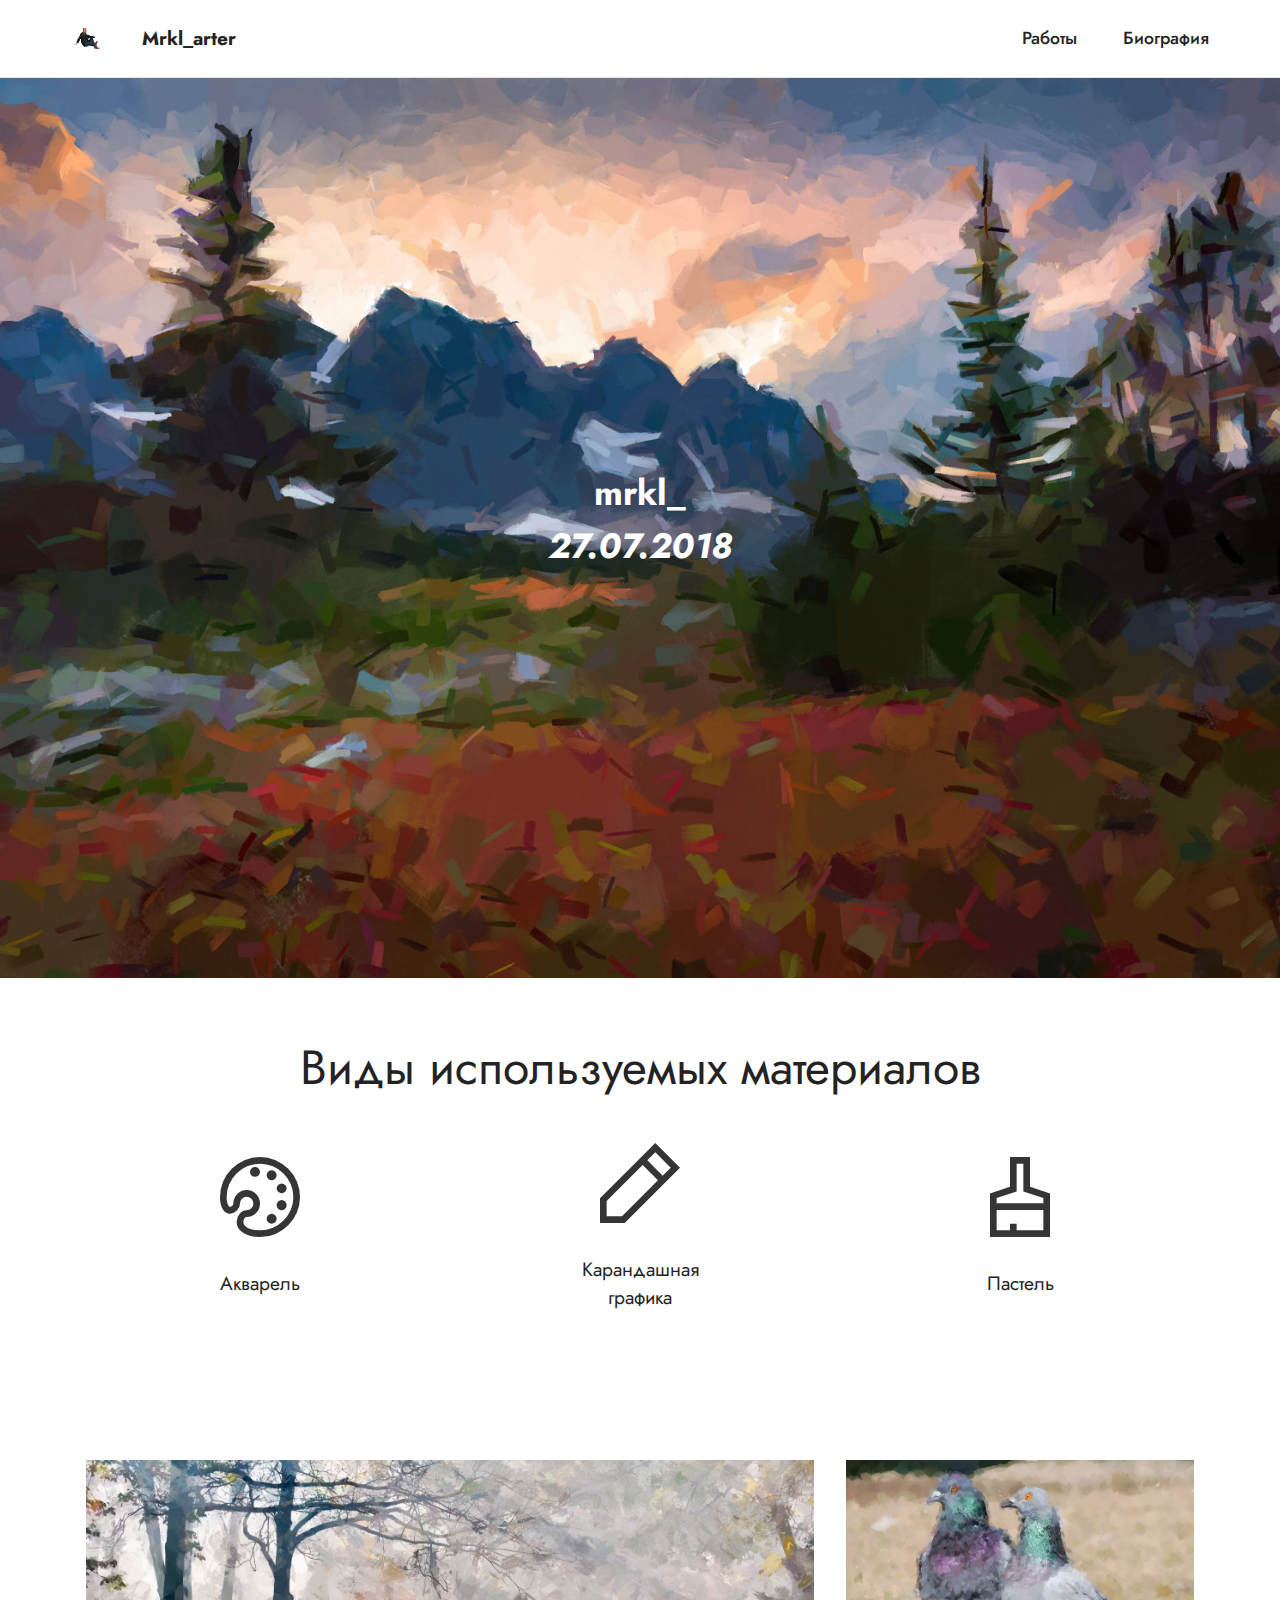
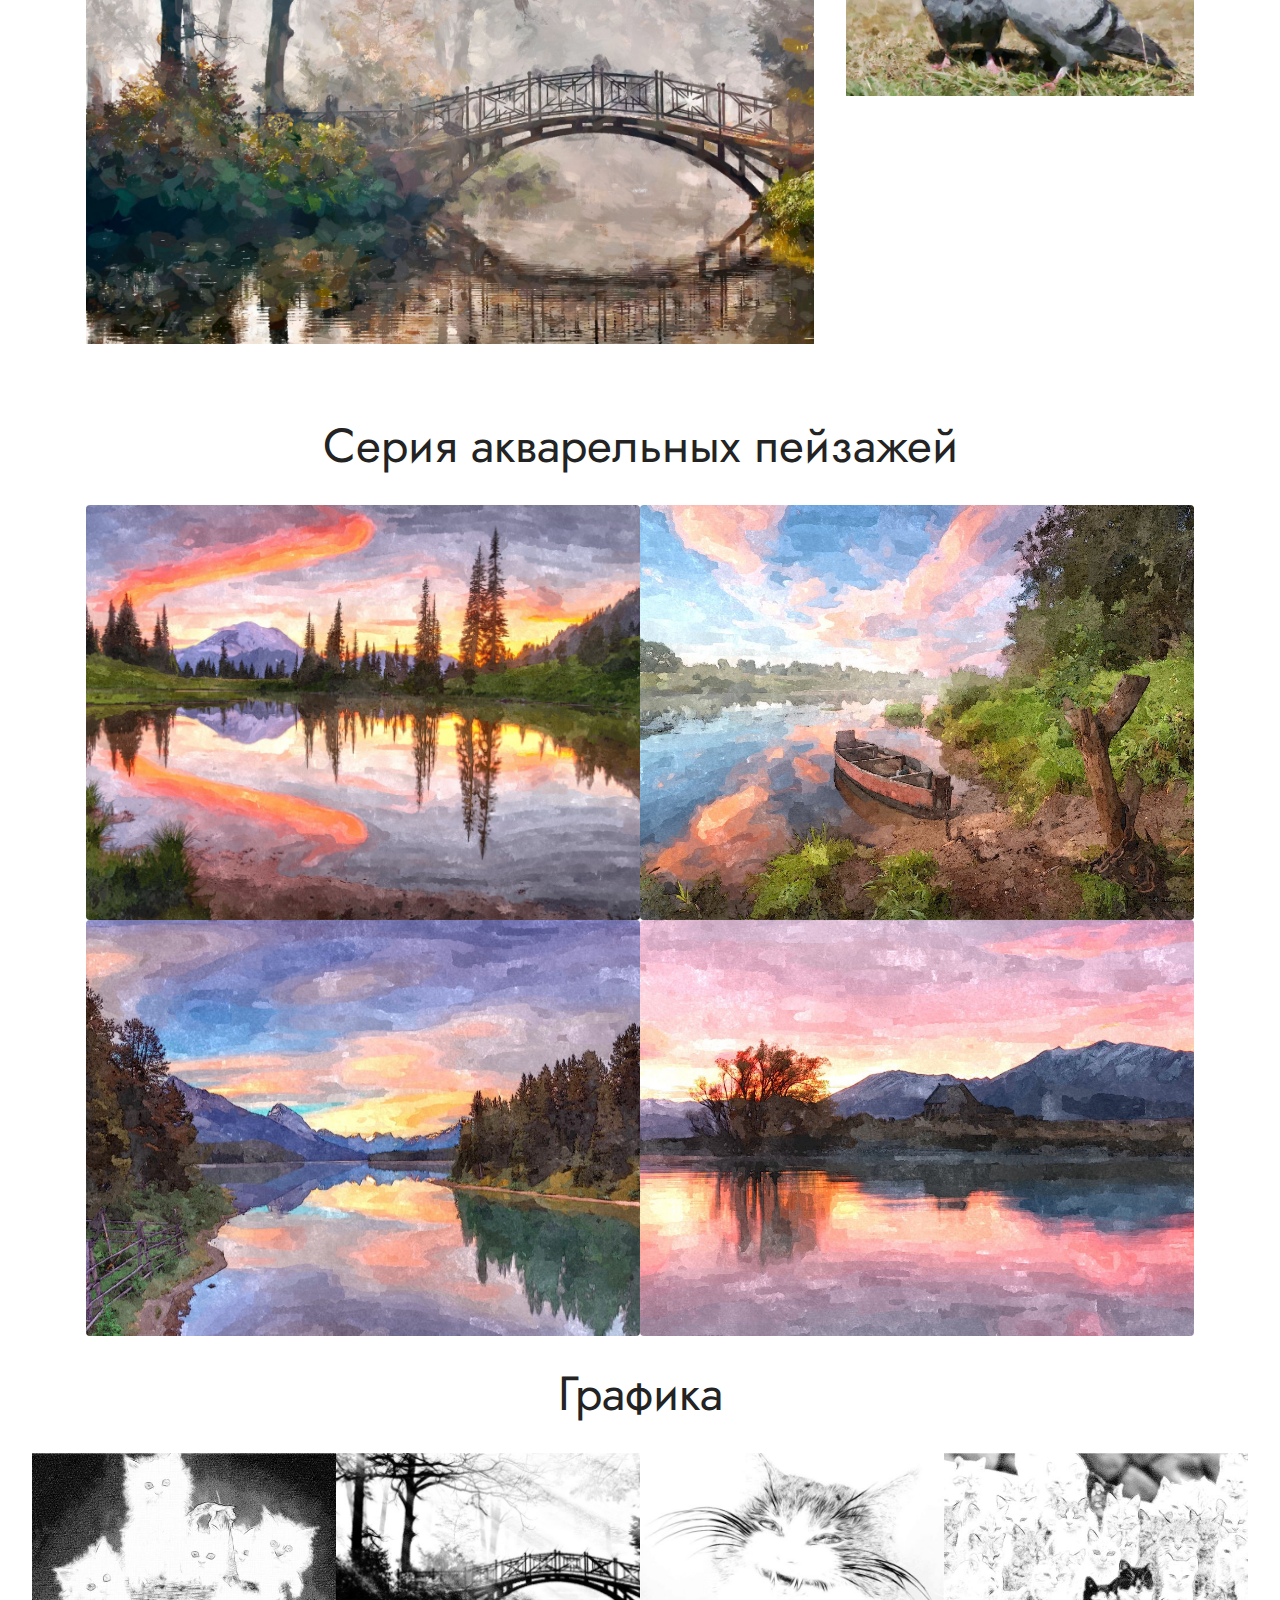
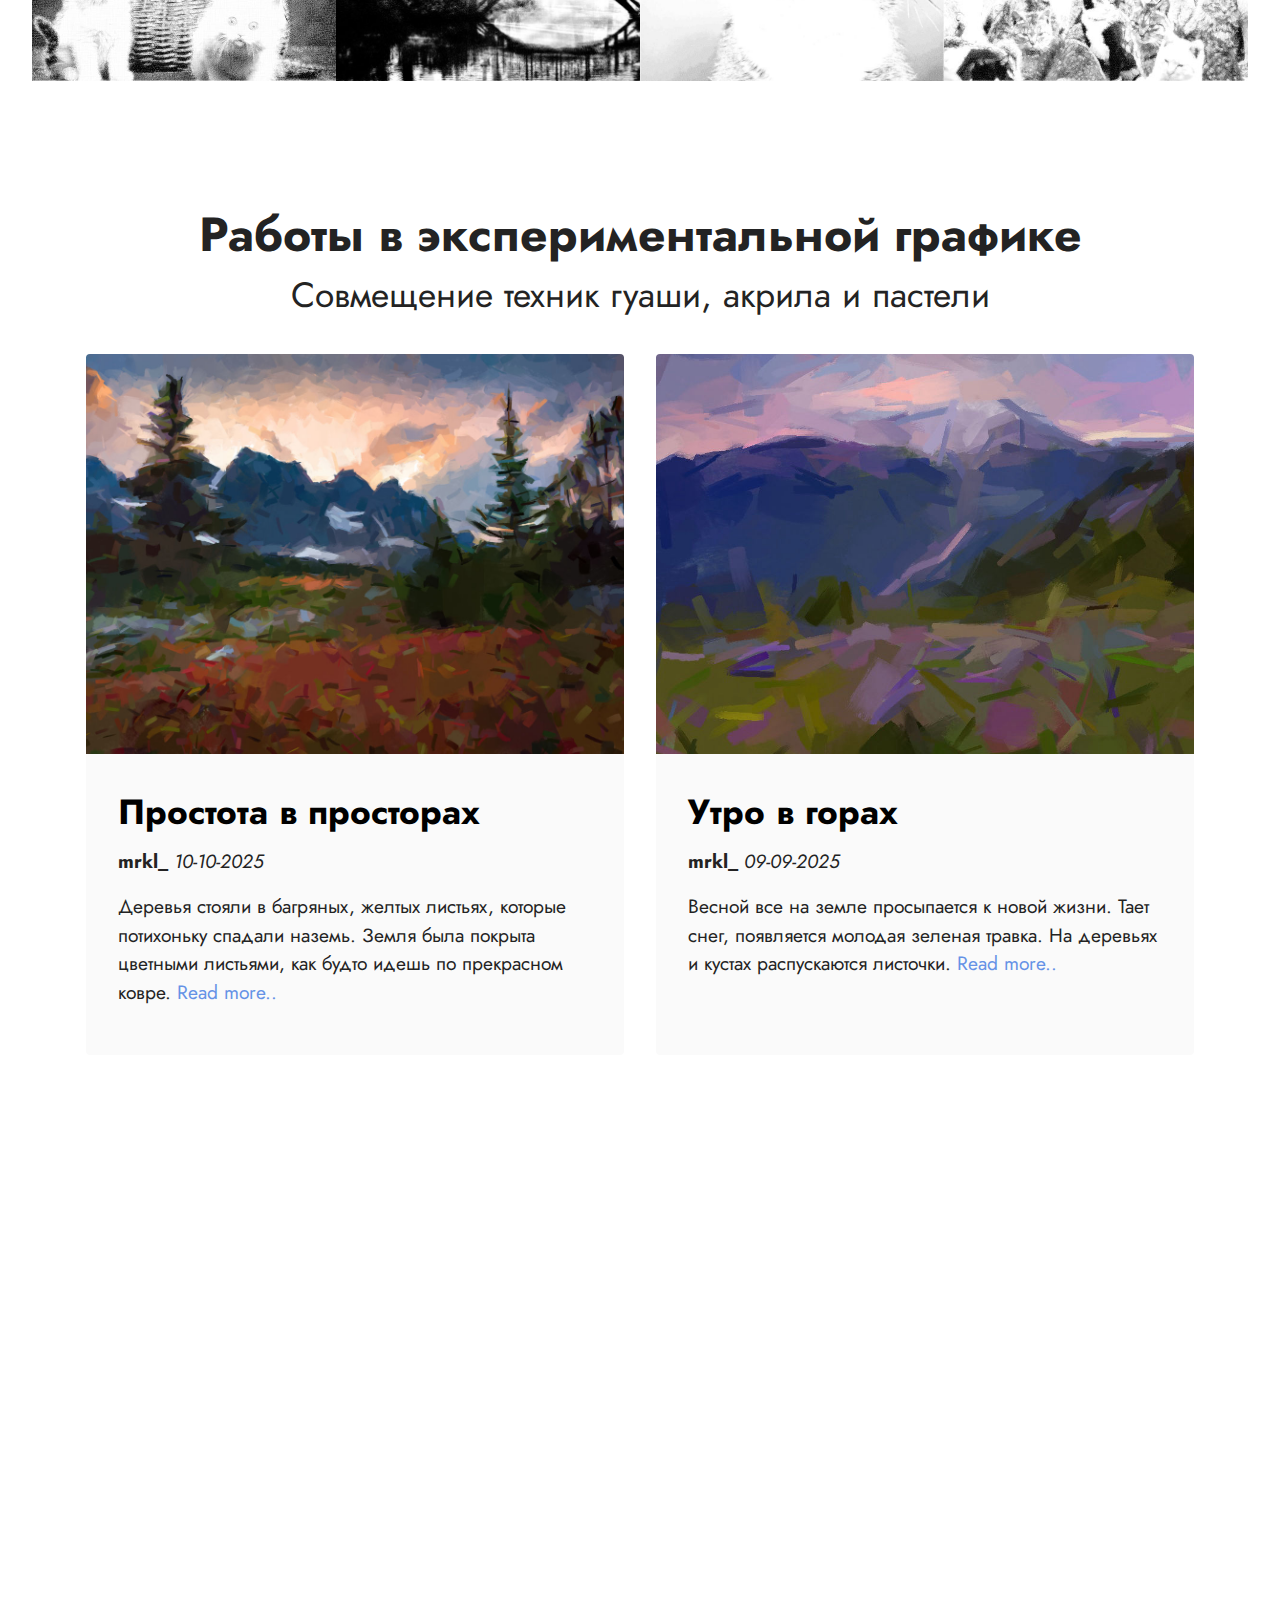
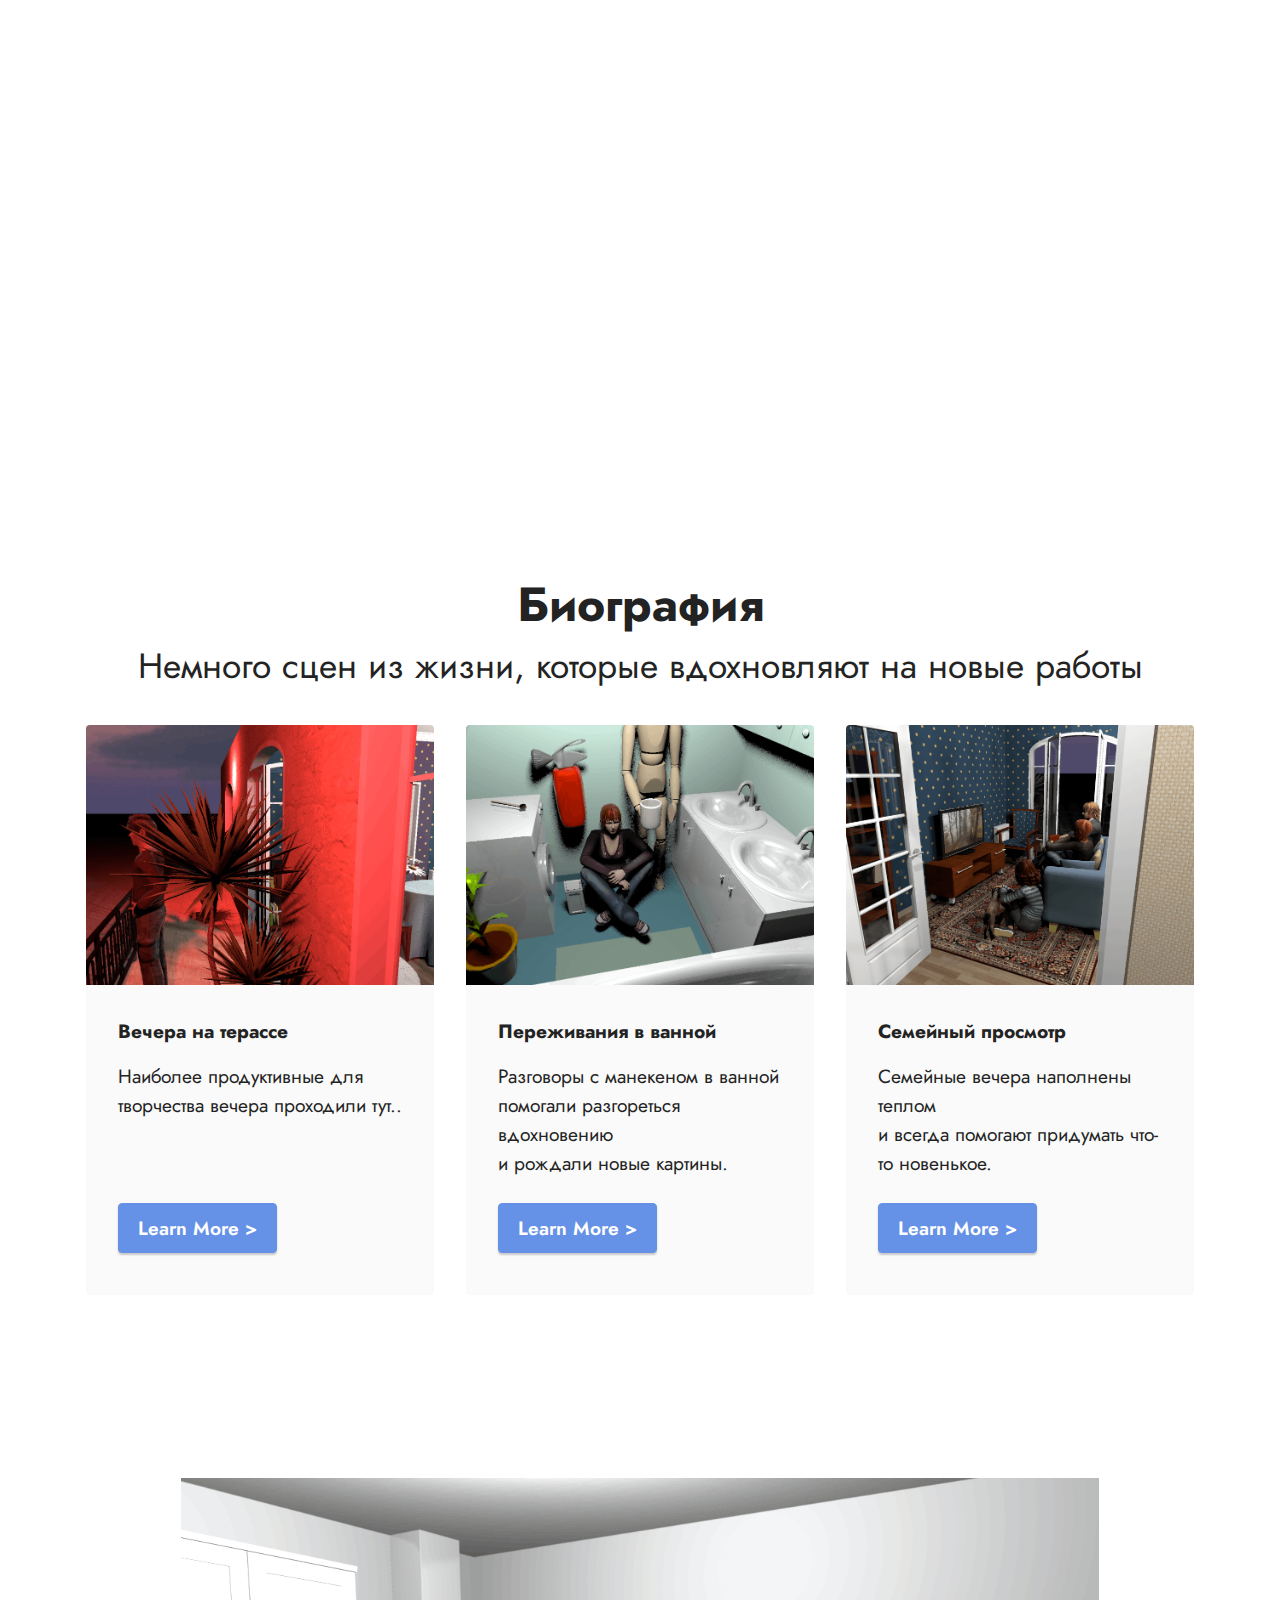
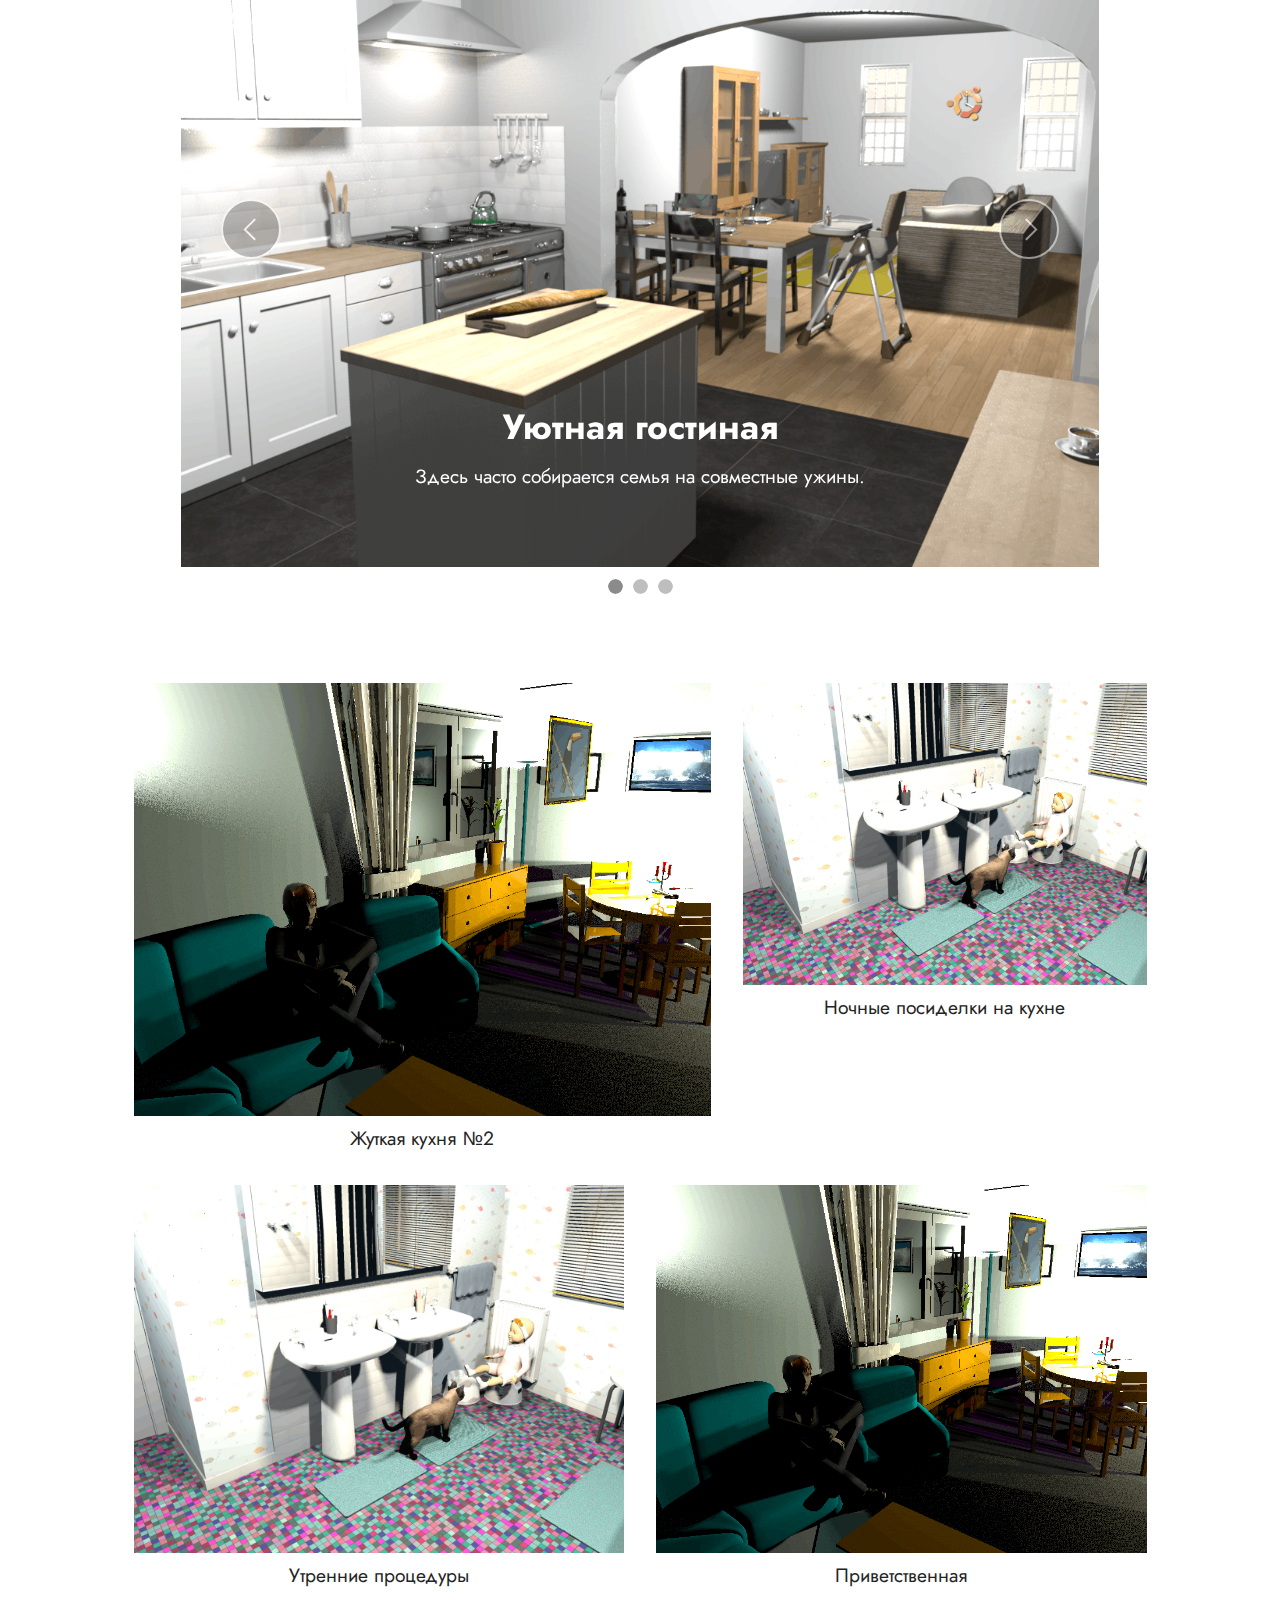
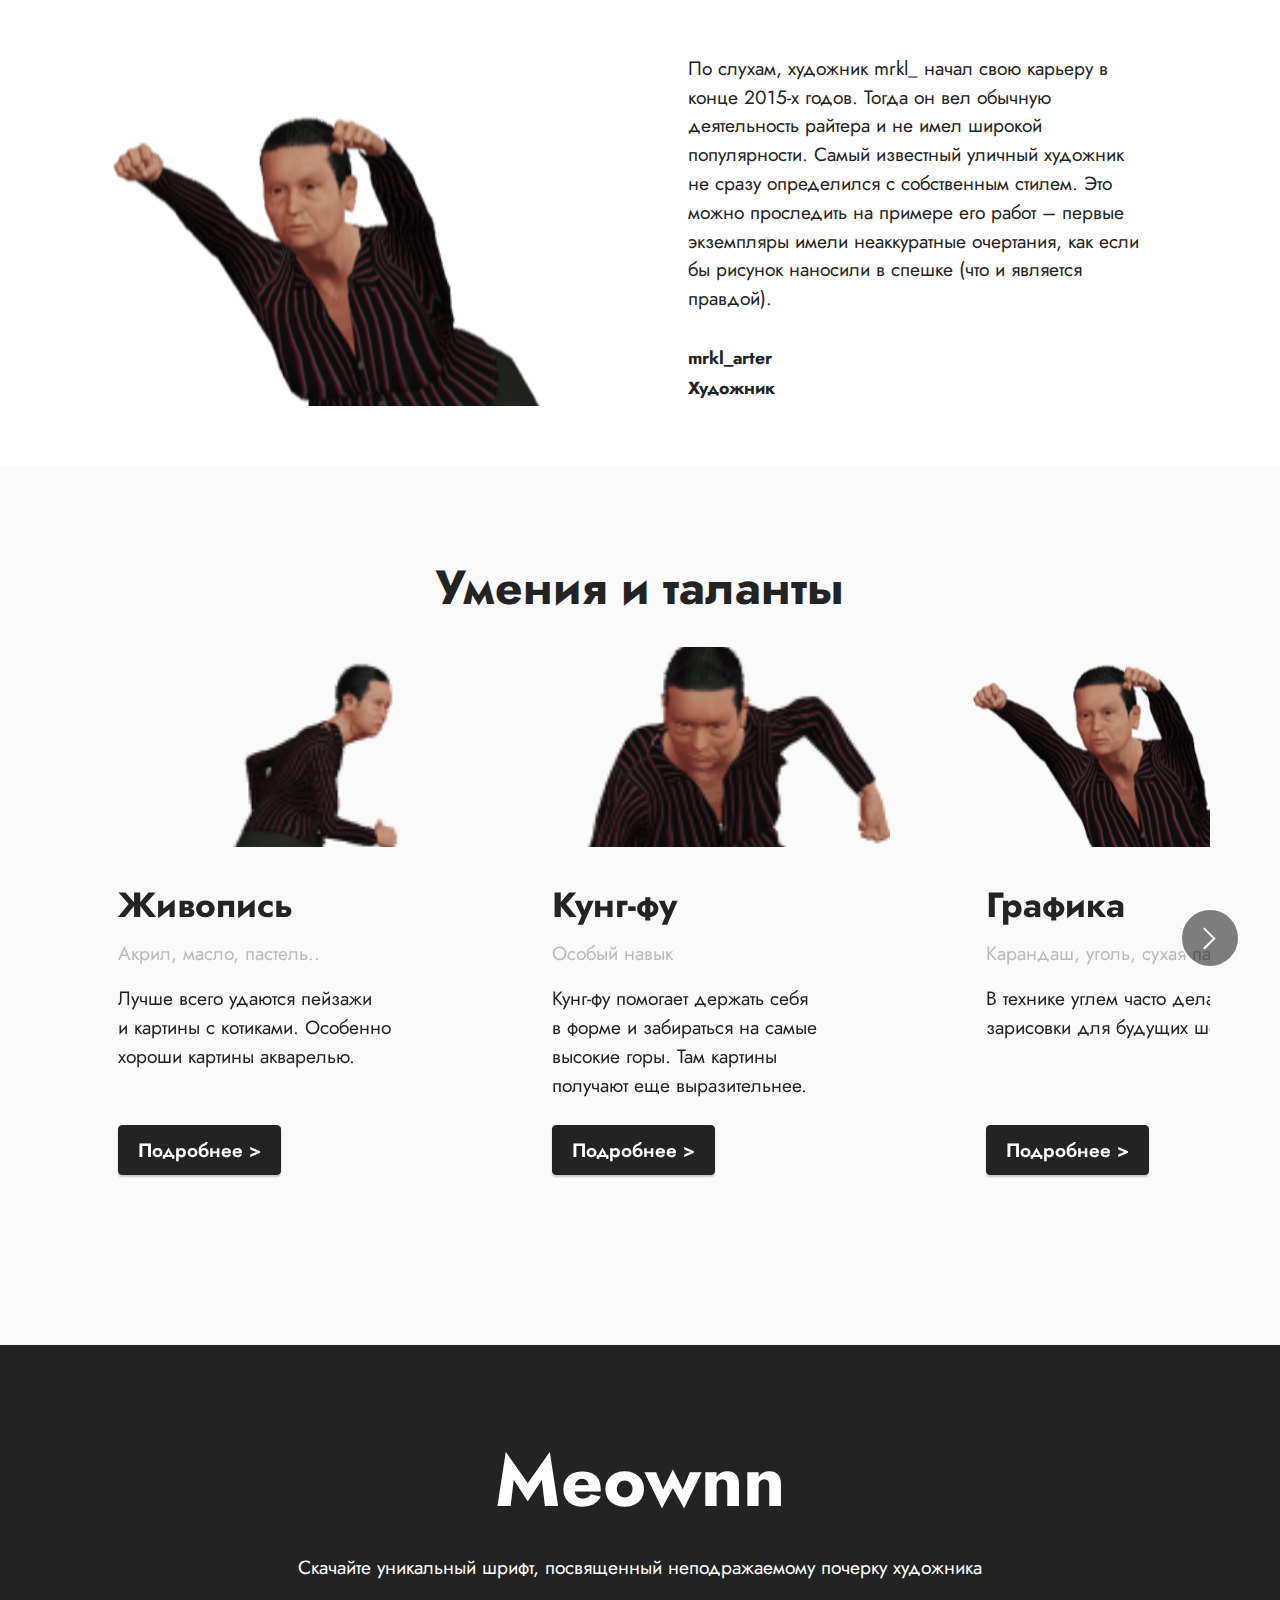
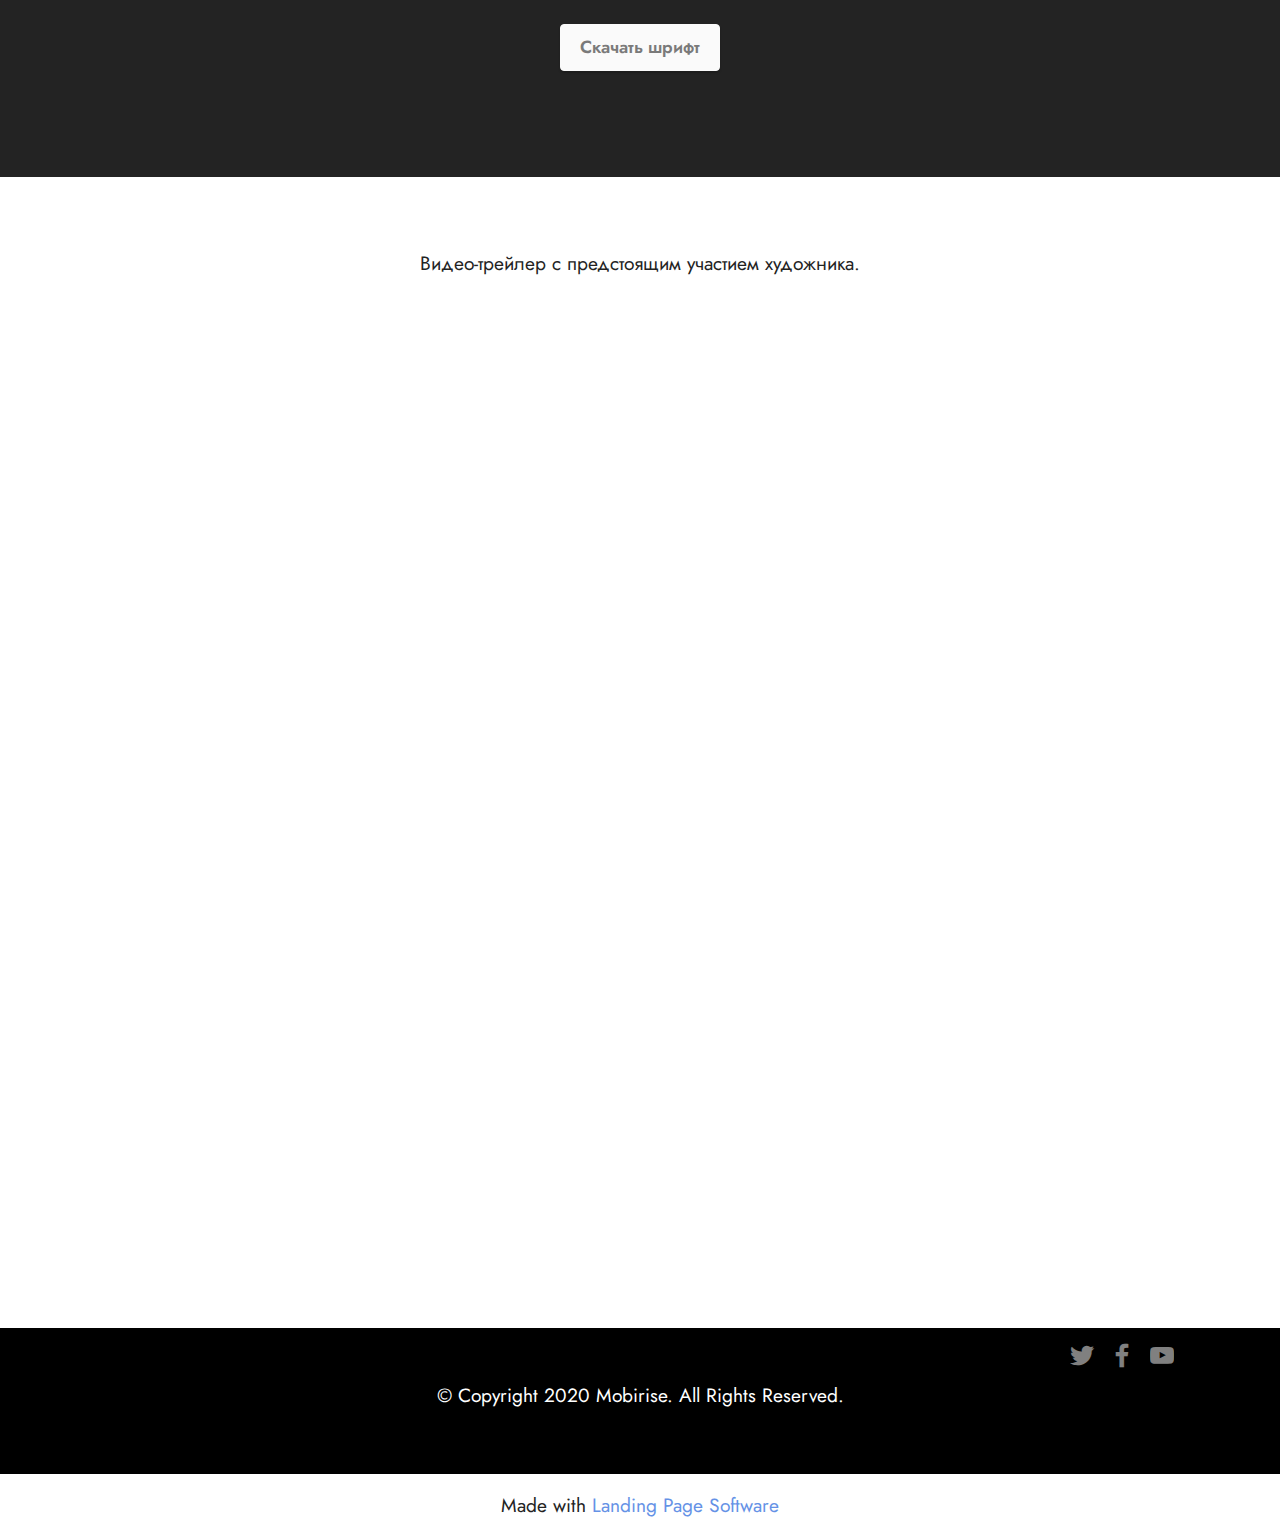
==== commit 2aed6817: "Add files via upload" ====
--- a/index.html
+++ b/index.html
@@ -220,8 +220,8 @@
         </div>
         <div class="row mbr-gallery mt-4">
             <div class="col-12 col-md-6 col-lg-3 item gallery-image">
-                <div class="item-wrapper" data-toggle="modal" data-bs-toggle="modal" data-target="#ts9NuSyNVb-modal" data-bs-target="#ts9NuSyNVb-modal">
-                    <img class="w-100" src="assets/images/1654386200-6-adonius-club-p-kotiki-i-kotyata-krasivo-foto-6-fotosketcher-694x443.jpg" alt="Mobirise Website Builder" data-slide-to="0" data-bs-slide-to="0" data-target="#lb-ts9NuSyNVb" data-bs-target="#lb-ts9NuSyNVb">
+                <div class="item-wrapper" data-toggle="modal" data-bs-toggle="modal" data-target="#ts9QR6SVHi-modal" data-bs-target="#ts9QR6SVHi-modal">
+                    <img class="w-100" src="assets/images/1654386200-6-adonius-club-p-kotiki-i-kotyata-krasivo-foto-6-fotosketcher-694x443.jpg" alt="Mobirise Website Builder" data-slide-to="0" data-bs-slide-to="0" data-target="#lb-ts9QR6SVHi" data-bs-target="#lb-ts9QR6SVHi">
                     <div class="icon-wrapper">
                         <span class="mobi-mbri mobi-mbri-search mbr-iconfont mbr-iconfont-btn"></span>
                     </div>
@@ -229,8 +229,8 @@
                 
             </div>
             <div class="col-12 col-md-6 col-lg-3 item gallery-image">
-                <div class="item-wrapper" data-toggle="modal" data-bs-toggle="modal" data-target="#ts9NuSyNVb-modal" data-bs-target="#ts9NuSyNVb-modal">
-                    <img class="w-100" src="assets/images/priroda-park-derevya-kusty-rechka-mostik-luchi-romantika-fotosketcher-694x461.jpg" alt="Mobirise Website Builder" data-slide-to="1" data-bs-slide-to="1" data-target="#lb-ts9NuSyNVb" data-bs-target="#lb-ts9NuSyNVb">
+                <div class="item-wrapper" data-toggle="modal" data-bs-toggle="modal" data-target="#ts9QR6SVHi-modal" data-bs-target="#ts9QR6SVHi-modal">
+                    <img class="w-100" src="assets/images/priroda-park-derevya-kusty-rechka-mostik-luchi-romantika-fotosketcher-694x461.jpg" alt="Mobirise Website Builder" data-slide-to="1" data-bs-slide-to="1" data-target="#lb-ts9QR6SVHi" data-bs-target="#lb-ts9QR6SVHi">
                     <div class="icon-wrapper">
                         <span class="mobi-mbri mobi-mbri-search mbr-iconfont mbr-iconfont-btn"></span>
                     </div>
@@ -238,8 +238,8 @@
                 
             </div>
             <div class="col-12 col-md-6 col-lg-3 item gallery-image">
-                <div class="item-wrapper" data-toggle="modal" data-bs-toggle="modal" data-target="#ts9NuSyNVb-modal" data-bs-target="#ts9NuSyNVb-modal">
-                    <img class="w-100" src="assets/images/qpdan-fotosketcher-694x694.jpeg" alt="Mobirise Website Builder" data-slide-to="2" data-bs-slide-to="2" data-target="#lb-ts9NuSyNVb" data-bs-target="#lb-ts9NuSyNVb">
+                <div class="item-wrapper" data-toggle="modal" data-bs-toggle="modal" data-target="#ts9QR6SVHi-modal" data-bs-target="#ts9QR6SVHi-modal">
+                    <img class="w-100" src="assets/images/qpdan-fotosketcher-694x694.jpeg" alt="Mobirise Website Builder" data-slide-to="2" data-bs-slide-to="2" data-target="#lb-ts9QR6SVHi" data-bs-target="#lb-ts9QR6SVHi">
                     <div class="icon-wrapper">
                         <span class="mobi-mbri mobi-mbri-search mbr-iconfont mbr-iconfont-btn"></span>
                     </div>
@@ -247,8 +247,8 @@
                 
             </div>
             <div class="col-12 col-md-6 col-lg-3 item gallery-image">
-                <div class="item-wrapper" data-toggle="modal" data-bs-toggle="modal" data-target="#ts9NuSyNVb-modal" data-bs-target="#ts9NuSyNVb-modal">
-                    <img class="w-100" src="assets/images/v-7d-emjiz0-fotosketcher-694x390.jpg" alt="Mobirise Website Builder" data-slide-to="3" data-bs-slide-to="3" data-target="#lb-ts9NuSyNVb" data-bs-target="#lb-ts9NuSyNVb">
+                <div class="item-wrapper" data-toggle="modal" data-bs-toggle="modal" data-target="#ts9QR6SVHi-modal" data-bs-target="#ts9QR6SVHi-modal">
+                    <img class="w-100" src="assets/images/v-7d-emjiz0-fotosketcher-694x390.jpg" alt="Mobirise Website Builder" data-slide-to="3" data-bs-slide-to="3" data-target="#lb-ts9QR6SVHi" data-bs-target="#lb-ts9QR6SVHi">
                     <div class="icon-wrapper">
                         <span class="mobi-mbri mobi-mbri-search mbr-iconfont mbr-iconfont-btn"></span>
                     </div>
@@ -257,11 +257,11 @@
             </div>
         </div>
 
-        <div class="modal mbr-slider" tabindex="-1" role="dialog" aria-hidden="true" id="ts9NuSyNVb-modal">
+        <div class="modal mbr-slider" tabindex="-1" role="dialog" aria-hidden="true" id="ts9QR6SVHi-modal">
             <div class="modal-dialog" role="document">
                 <div class="modal-content">
                     <div class="modal-body">
-                        <div class="carousel slide" id="lb-ts9NuSyNVb" data-interval="5000" data-bs-interval="5000">
+                        <div class="carousel slide" id="lb-ts9QR6SVHi" data-interval="5000" data-bs-interval="5000">
                             <div class="carousel-inner">
                                 <div class="carousel-item active">
                                     <img class="d-block w-100" src="assets/images/1654386200-6-adonius-club-p-kotiki-i-kotyata-krasivo-foto-6-fotosketcher-694x443.jpg" alt="Mobirise Website Builder">
@@ -277,18 +277,18 @@
                                 </div>
                             </div>
                             <ol class="carousel-indicators">
-                                <li data-slide-to="0" data-bs-slide-to="0" class="active" data-target="#lb-ts9NuSyNVb" data-bs-target="#lb-ts9NuSyNVb"></li>
-                                <li data-slide-to="1" data-bs-slide-to="1" data-target="#lb-ts9NuSyNVb" data-bs-target="#lb-ts9NuSyNVb"></li>
-                                <li data-slide-to="2" data-bs-slide-to="2" data-target="#lb-ts9NuSyNVb" data-bs-target="#lb-ts9NuSyNVb"></li>
-                                <li data-slide-to="3" data-bs-slide-to="3" data-target="#lb-ts9NuSyNVb" data-bs-target="#lb-ts9NuSyNVb"></li>
+                                <li data-slide-to="0" data-bs-slide-to="0" class="active" data-target="#lb-ts9QR6SVHi" data-bs-target="#lb-ts9QR6SVHi"></li>
+                                <li data-slide-to="1" data-bs-slide-to="1" data-target="#lb-ts9QR6SVHi" data-bs-target="#lb-ts9QR6SVHi"></li>
+                                <li data-slide-to="2" data-bs-slide-to="2" data-target="#lb-ts9QR6SVHi" data-bs-target="#lb-ts9QR6SVHi"></li>
+                                <li data-slide-to="3" data-bs-slide-to="3" data-target="#lb-ts9QR6SVHi" data-bs-target="#lb-ts9QR6SVHi"></li>
                             </ol>
                             <a role="button" href="" class="close" data-dismiss="modal" data-bs-dismiss="modal" aria-label="Close">
                             </a>
-                            <a class="carousel-control-prev carousel-control" role="button" data-slide="prev" data-bs-slide="prev" href="#lb-ts9NuSyNVb">
+                            <a class="carousel-control-prev carousel-control" role="button" data-slide="prev" data-bs-slide="prev" href="#lb-ts9QR6SVHi">
                                 <span class="mobi-mbri mobi-mbri-arrow-prev" aria-hidden="true"></span>
                                 <span class="sr-only visually-hidden">Previous</span>
                             </a>
-                            <a class="carousel-control-next carousel-control" role="button" data-slide="next" data-bs-slide="next" href="#lb-ts9NuSyNVb">
+                            <a class="carousel-control-next carousel-control" role="button" data-slide="next" data-bs-slide="next" href="#lb-ts9QR6SVHi">
                                 <span class="mobi-mbri mobi-mbri-arrow-next" aria-hidden="true"></span>
                                 <span class="sr-only visually-hidden">Next</span>
                             </a>
@@ -452,12 +452,12 @@
     <div class="container">
         <div class="row justify-content-center">
             <div class="col-12 col-md-10">
-                <div class="carousel slide" id="ts9NuUj2L6" data-interval="5000" data-bs-interval="5000">
+                <div class="carousel slide" id="ts9QR8PY9K" data-interval="5000" data-bs-interval="5000">
                     
                     <ol class="carousel-indicators">
-                        <li data-slide-to="0" data-bs-slide-to="0" class="active" data-target="#ts9NuUj2L6" data-bs-target="#ts9NuUj2L6"></li>
-                        <li data-slide-to="1" data-bs-slide-to="1" data-target="#ts9NuUj2L6" data-bs-target="#ts9NuUj2L6"></li>
-                        <li data-slide-to="2" data-bs-slide-to="2" data-target="#ts9NuUj2L6" data-bs-target="#ts9NuUj2L6"></li>
+                        <li data-slide-to="0" data-bs-slide-to="0" class="active" data-target="#ts9QR8PY9K" data-bs-target="#ts9QR8PY9K"></li>
+                        <li data-slide-to="1" data-bs-slide-to="1" data-target="#ts9QR8PY9K" data-bs-target="#ts9QR8PY9K"></li>
+                        <li data-slide-to="2" data-bs-slide-to="2" data-target="#ts9QR8PY9K" data-bs-target="#ts9QR8PY9K"></li>
                     </ol>
                     <div class="carousel-inner">
                         <div class="carousel-item slider-image item active">
@@ -486,18 +486,18 @@
                                 <img class="d-block w-100" src="assets/images/-870x653.png" alt="Mobirise Website Builder">
                                 <div class="carousel-caption d-none d-md-block">
                                     <h5 class="mbr-section-subtitle mbr-fonts-style display-5">
-                                        <strong>Пугающая кухня №2</strong></h5>
+                                        <strong>Пугающая гостиная №2</strong></h5>
                                     <p class="mbr-section-text mbr-fonts-style display-7">
                                         Рассматривание предметов в полумраке нагоняет страх.</p>
                                 </div>
                             </div>
                         </div>
                     </div>
-                    <a class="carousel-control carousel-control-prev" role="button" data-slide="prev" data-bs-slide="prev" href="#ts9NuUj2L6">
+                    <a class="carousel-control carousel-control-prev" role="button" data-slide="prev" data-bs-slide="prev" href="#ts9QR8PY9K">
                         <span class="mobi-mbri mobi-mbri-arrow-prev" aria-hidden="true"></span>
                         <span class="sr-only visually-hidden">Previous</span>
                     </a>
-                    <a class="carousel-control carousel-control-next" role="button" data-slide="next" data-bs-slide="next" href="#ts9NuUj2L6">
+                    <a class="carousel-control carousel-control-next" role="button" data-slide="next" data-bs-slide="next" href="#ts9QR8PY9K">
                         <span class="mobi-mbri mobi-mbri-arrow-next" aria-hidden="true"></span>
                         <span class="sr-only visually-hidden">Next</span>
                     </a>
@@ -507,91 +507,50 @@
     </div>
 </section>
 
-<section data-bs-version="5.1" class="gallery6 mbr-gallery cid-ts5xFKpaJQ" id="gallery6-1d">
-    
-
-    
-    
-
-    <div class="container">
-        <div class="mbr-section-head">
-            <h3 class="mbr-section-title mbr-fonts-style align-center m-0 display-2"><strong>Еще немного сцен из жизни</strong></h3>
-            
-        </div>
-        <div class="row mbr-gallery mt-4">
-            <div class="col-12 col-md-6 col-lg-6 item gallery-image">
-                <div class="item-wrapper" data-toggle="modal" data-bs-toggle="modal" data-target="#ts9NuUHHN5-modal" data-bs-target="#ts9NuUHHN5-modal">
-                    <img class="w-100" src="assets/images/5-694x521.png" alt="Mobirise Website Builder" data-slide-to="0" data-bs-slide-to="0" data-target="#lb-ts9NuUHHN5" data-bs-target="#lb-ts9NuUHHN5">
-                    <div class="icon-wrapper">
-                        <span class="mobi-mbri mobi-mbri-search mbr-iconfont mbr-iconfont-btn"></span>
-                    </div>
-                </div>
-                
-            </div>
-            <div class="col-12 col-md-6 col-lg-6 item gallery-image">
-                <div class="item-wrapper" data-toggle="modal" data-bs-toggle="modal" data-target="#ts9NuUHHN5-modal" data-bs-target="#ts9NuUHHN5-modal">
-                    <img class="w-100" src="assets/images/5-694x521.png" alt="Mobirise Website Builder" data-slide-to="1" data-bs-slide-to="1" data-target="#lb-ts9NuUHHN5" data-bs-target="#lb-ts9NuUHHN5">
-                    <div class="icon-wrapper">
-                        <span class="mobi-mbri mobi-mbri-search mbr-iconfont mbr-iconfont-btn"></span>
-                    </div>
-                </div>
-                
-            </div>
-            <div class="col-12 col-md-6 col-lg-6 item gallery-image">
-                <div class="item-wrapper" data-toggle="modal" data-bs-toggle="modal" data-target="#ts9NuUHHN5-modal" data-bs-target="#ts9NuUHHN5-modal">
-                    <img class="w-100" src="assets/images/-694x521.png" alt="Mobirise Website Builder" data-slide-to="2" data-bs-slide-to="2" data-target="#lb-ts9NuUHHN5" data-bs-target="#lb-ts9NuUHHN5">
-                    <div class="icon-wrapper">
-                        <span class="mobi-mbri mobi-mbri-search mbr-iconfont mbr-iconfont-btn"></span>
-                    </div>
-                </div>
-                
-            </div>
-            <div class="col-12 col-md-6 col-lg-6 item gallery-image">
-                <div class="item-wrapper" data-toggle="modal" data-bs-toggle="modal" data-target="#ts9NuUHHN5-modal" data-bs-target="#ts9NuUHHN5-modal">
-                    <img class="w-100" src="assets/images/-694x521.png" alt="Mobirise Website Builder" data-slide-to="3" data-bs-slide-to="3" data-target="#lb-ts9NuUHHN5" data-bs-target="#lb-ts9NuUHHN5">
-                    <div class="icon-wrapper">
-                        <span class="mobi-mbri mobi-mbri-search mbr-iconfont mbr-iconfont-btn"></span>
-                    </div>
-                </div>
-                
-            </div>
-        </div>
-
-        <div class="modal mbr-slider" tabindex="-1" role="dialog" aria-hidden="true" id="ts9NuUHHN5-modal">
-            <div class="modal-dialog" role="document">
-                <div class="modal-content">
-                    <div class="modal-body">
-                        <div class="carousel slide" id="lb-ts9NuUHHN5" data-interval="5000" data-bs-interval="5000">
-                            <div class="carousel-inner">
-                                <div class="carousel-item active">
-                                    <img class="d-block w-100" src="assets/images/5-694x521.png" alt="Mobirise Website Builder">
-                                </div>
-                                <div class="carousel-item">
-                                    <img class="d-block w-100" src="assets/images/5-694x521.png" alt="Mobirise Website Builder">
-                                </div>
-                                <div class="carousel-item">
-                                    <img class="d-block w-100" src="assets/images/-694x521.png" alt="Mobirise Website Builder">
-                                </div>
-                                <div class="carousel-item">
-                                    <img class="d-block w-100" src="assets/images/-694x521.png" alt="Mobirise Website Builder">
-                                </div>
-                            </div>
-                            <ol class="carousel-indicators">
-                                <li data-slide-to="0" data-bs-slide-to="0" class="active" data-target="#lb-ts9NuUHHN5" data-bs-target="#lb-ts9NuUHHN5"></li>
-                                <li data-slide-to="1" data-bs-slide-to="1" data-target="#lb-ts9NuUHHN5" data-bs-target="#lb-ts9NuUHHN5"></li>
-                                <li data-slide-to="2" data-bs-slide-to="2" data-target="#lb-ts9NuUHHN5" data-bs-target="#lb-ts9NuUHHN5"></li>
-                                <li data-slide-to="3" data-bs-slide-to="3" data-target="#lb-ts9NuUHHN5" data-bs-target="#lb-ts9NuUHHN5"></li>
-                            </ol>
-                            <a role="button" href="" class="close" data-dismiss="modal" data-bs-dismiss="modal" aria-label="Close">
-                            </a>
-                            <a class="carousel-control-prev carousel-control" role="button" data-slide="prev" data-bs-slide="prev" href="#lb-ts9NuUHHN5">
-                                <span class="mobi-mbri mobi-mbri-arrow-prev" aria-hidden="true"></span>
-                                <span class="sr-only visually-hidden">Previous</span>
-                            </a>
-                            <a class="carousel-control-next carousel-control" role="button" data-slide="next" data-bs-slide="next" href="#lb-ts9NuUHHN5">
-                                <span class="mobi-mbri mobi-mbri-arrow-next" aria-hidden="true"></span>
-                                <span class="sr-only visually-hidden">Next</span>
-                            </a>
+<section data-bs-version="5.1" class="image5 cid-ts9PBnl2Vh" id="image5-1i">
+    
+    
+    
+    <div class="container">
+        <div class="row">
+            <div class="col-12 col-md-11">
+                <div class="row">
+                    <div class="col-12 col-lg-7">
+                        <div class="img-item mb-3">
+                            <img src="assets/images/-870x653.png" alt="Mobirise Website Builder">
+                            <p class="mbr-fonts-style align-center mt-2 display-7">Жуткая кухня №2</p>
+                        </div>
+                    </div>
+                    <div class="col-12 col-lg">
+                        <div class="img-item mb-3">
+                            <img src="assets/images/5-1256x942.png" alt="Mobirise Website Builder">
+                            <p class="mbr-fonts-style align-center mt-2 display-7">Ночные посиделки на кухне</p>
+                        </div>
+                    </div>
+                </div>
+            </div>
+        </div>
+    </div>
+</section>
+
+<section data-bs-version="5.1" class="image5 cid-ts9Q3FX0xy" id="image5-1j">
+    
+    
+    
+    <div class="container">
+        <div class="row">
+            <div class="col-12 col-md-11">
+                <div class="row">
+                    <div class="col-12 col-lg-6">
+                        <div class="img-item mb-3">
+                            <img src="assets/images/5-1256x942.png" alt="Mobirise Website Builder">
+                            <p class="mbr-fonts-style align-center mt-2 display-7">Утренние процедуры</p>
+                        </div>
+                    </div>
+                    <div class="col-12 col-lg">
+                        <div class="img-item mb-3">
+                            <img src="assets/images/-870x653.png" alt="Mobirise Website Builder">
+                            <p class="mbr-fonts-style align-center mt-2 display-7">Приветственная</p>
                         </div>
                     </div>
                 </div>
@@ -778,7 +737,7 @@
                     
                     
                     
-                <li class="foot-menu-item mbr-fonts-style display-7"><a href="https://mobirise.com/help/" class="text-success">Help Center</a></li><li class="foot-menu-item mbr-fonts-style display-7"><a href="http://forums.mobirise.com/" class="text-success">Mobirise Forums</a></li><li class="foot-menu-item mbr-fonts-style display-7"><a href="https://mobirise.com/" class="text-success">Mobirise.com</a></li></ul>
+                <li class="foot-menu-item mbr-fonts-style display-7"></li></ul>
             </div>
             <div class="row social-row">
                 <div class="social-list align-right pb-2">
@@ -800,10 +759,6 @@
                         <a href="https://www.youtube.com/c/mobirise" target="_blank">
                             <span class="socicon-youtube socicon mbr-iconfont mbr-iconfont-social"></span>
                         </a>
-                    </div><div class="soc-item">
-                        <a href="https://instagram.com/mobirise" target="_blank">
-                            <span class="mbr-iconfont mbr-iconfont-social socicon-instagram socicon"></span>
-                        </a>
                     </div></div>
             </div>
             <div class="row row-copirayt">
@@ -813,7 +768,7 @@
             </div>
         </div>
     </div>
-</section><section class="display-7" style="padding: 0;align-items: center;justify-content: center;flex-wrap: wrap;    align-content: center;display: flex;position: relative;height: 4rem;"><a href="https://mobiri.se/2915401" style="flex: 1 1;height: 4rem;position: absolute;width: 100%;z-index: 1;"><img alt="" style="height: 4rem;" src="[data-uri]"></a><p style="margin: 0;text-align: center;" class="display-7">Made with &#8204;</p><a style="z-index:1" href="https://mobirise.com/offline-website-builder.html">Offline Website Builder</a></section><script src="assets/bootstrap/js/bootstrap.bundle.min.js"></script>  <script src="assets/parallax/jarallax.js"></script>  <script src="assets/smoothscroll/smooth-scroll.js"></script>  <script src="assets/ytplayer/index.js"></script>  <script src="assets/dropdown/js/navbar-dropdown.js"></script>  <script src="assets/countdown/countdown.js"></script>  <script src="assets/embla/embla.min.js"></script>  <script src="assets/embla/script.js"></script>  <script src="assets/playervimeo/vimeo_player.js"></script>  <script src="assets/theme/js/script.js"></script>  
+</section><section class="display-7" style="padding: 0;align-items: center;justify-content: center;flex-wrap: wrap;    align-content: center;display: flex;position: relative;height: 4rem;"><a href="https://mobiri.se/2915401" style="flex: 1 1;height: 4rem;position: absolute;width: 100%;z-index: 1;"><img alt="" style="height: 4rem;" src="[data-uri]"></a><p style="margin: 0;text-align: center;" class="display-7">Made with &#8204;</p><a style="z-index:1" href="https://mobirise.com/builder/landing-page-software.html">Landing Page Software</a></section><script src="assets/bootstrap/js/bootstrap.bundle.min.js"></script>  <script src="assets/parallax/jarallax.js"></script>  <script src="assets/smoothscroll/smooth-scroll.js"></script>  <script src="assets/ytplayer/index.js"></script>  <script src="assets/dropdown/js/navbar-dropdown.js"></script>  <script src="assets/countdown/countdown.js"></script>  <script src="assets/embla/embla.min.js"></script>  <script src="assets/embla/script.js"></script>  <script src="assets/playervimeo/vimeo_player.js"></script>  <script src="assets/theme/js/script.js"></script>  
   
   
 </body>
--- a/assets/mobirise/css/mbr-additional.css
+++ b/assets/mobirise/css/mbr-additional.css
@@ -1759,15 +1759,15 @@
     display: none !important;
   }
 }
-.cid-ts5xFKpaJQ {
-  padding-top: 3rem;
-  padding-bottom: 6rem;
+.cid-ts9PBnl2Vh {
+  padding-top: 60px;
+  padding-bottom: 0px;
   background-color: #ffffff;
 }
-.cid-ts5xFKpaJQ .mbr-fallback-image.disabled {
+.cid-ts9PBnl2Vh .mbr-fallback-image.disabled {
   display: none;
 }
-.cid-ts5xFKpaJQ .mbr-fallback-image {
+.cid-ts9PBnl2Vh .mbr-fallback-image {
   display: block;
   background-size: cover;
   background-position: center center;
@@ -1776,261 +1776,52 @@
   position: absolute;
   top: 0;
 }
-.cid-ts5xFKpaJQ .row {
-  margin-left: 0;
-  margin-right: 0;
-}
-.cid-ts5xFKpaJQ .item {
-  padding-left: 0;
-  padding-right: 0;
-}
-.cid-ts5xFKpaJQ .item-wrapper {
+.cid-ts9PBnl2Vh .row {
+  align-items: stretch;
+  justify-content: center;
+}
+.cid-ts9PBnl2Vh .row .img-item {
+  display: -webkit-flex;
+  flex-direction: column;
+  justify-content: center;
+  width: 100%;
+}
+.cid-ts9PBnl2Vh .row .img-item img {
+  width: 100%;
+  object-fit: cover;
+  min-height: 1px;
+}
+.cid-ts9Q3FX0xy {
+  padding-top: 0px;
+  padding-bottom: 0px;
+  background-color: #ffffff;
+}
+.cid-ts9Q3FX0xy .mbr-fallback-image.disabled {
+  display: none;
+}
+.cid-ts9Q3FX0xy .mbr-fallback-image {
+  display: block;
+  background-size: cover;
+  background-position: center center;
+  width: 100%;
   height: 100%;
-  position: relative;
-}
-.cid-ts5xFKpaJQ .item-wrapper img {
-  height: 100%;
+  position: absolute;
+  top: 0;
+}
+.cid-ts9Q3FX0xy .row {
+  align-items: stretch;
+  justify-content: center;
+}
+.cid-ts9Q3FX0xy .row .img-item {
+  display: -webkit-flex;
+  flex-direction: column;
+  justify-content: center;
+  width: 100%;
+}
+.cid-ts9Q3FX0xy .row .img-item img {
+  width: 100%;
   object-fit: cover;
-}
-.cid-ts5xFKpaJQ .item-wrapper .icon-wrapper {
-  pointer-events: none;
-  position: absolute;
-  width: 60px;
-  height: 60px;
-  font-size: 22px;
-  left: 50%;
-  top: 50%;
-  display: flex;
-  align-items: center;
-  justify-content: center;
-  border: 2px solid #ffffff;
-  border-radius: 50%;
-  opacity: 0;
-  color: #ffffff;
-  transform: translateX(-50%) translateY(-50%);
-  background-color: #1b1b1b;
-  transition: 0.2s;
-}
-.cid-ts5xFKpaJQ .item-wrapper:hover .icon-wrapper {
-  opacity: 0.7;
-}
-.cid-ts5xFKpaJQ .carousel-control,
-.cid-ts5xFKpaJQ .close {
-  background: #1b1b1b;
-}
-.cid-ts5xFKpaJQ .carousel-control-prev {
-  margin-left: 2.5rem;
-}
-.cid-ts5xFKpaJQ .carousel-control-prev span {
-  margin-right: 5px;
-}
-.cid-ts5xFKpaJQ .carousel-control-next {
-  margin-right: 2.5rem;
-}
-.cid-ts5xFKpaJQ .carousel-control-next span {
-  margin-left: 5px;
-}
-.cid-ts5xFKpaJQ .close {
-  position: fixed;
-  opacity: 0.5;
-  font-size: 22px;
-  font-weight: 300;
-  width: 60px;
-  height: 60px;
-  border-radius: 50%;
-  color: #fff;
-  top: 2.5rem;
-  right: 2.5rem;
-  border: 2px solid #fff;
-  text-shadow: none;
-  z-index: 5;
-  transition: opacity 0.3s ease;
-  font-family: 'Moririse2';
-  align-items: center;
-  justify-content: center;
-  display: flex;
-}
-.cid-ts5xFKpaJQ .close::before {
-  content: '\e91a';
-}
-.cid-ts5xFKpaJQ .close:hover {
-  opacity: 1;
-  background: #000;
-  color: #fff;
-}
-.cid-ts5xFKpaJQ .carousel-control {
-  display: flex;
-  top: 50%;
-  width: 60px;
-  height: 60px;
-  margin-top: -1.5rem;
-  font-size: 22px;
-  background-color: rgba(0, 0, 0, 0.5);
-  border: 2px solid #fff;
-  border-radius: 50%;
-  transition: all 0.3s;
-}
-.cid-ts5xFKpaJQ .carousel-control.carousel-control-prev {
-  left: 0;
-  margin-left: 2.5rem;
-}
-.cid-ts5xFKpaJQ .carousel-control.carousel-control-next {
-  right: 0;
-  margin-right: 2.5rem;
-}
-@media (max-width: 767px) {
-  .cid-ts5xFKpaJQ .carousel-control {
-    top: auto;
-    bottom: 1rem;
-  }
-}
-.cid-ts5xFKpaJQ .carousel-indicators {
-  position: absolute;
-  bottom: 0;
-  margin-bottom: 3px;
-}
-.cid-ts5xFKpaJQ .carousel-indicators li {
-  max-width: 15px;
-  height: 15px;
-  width: 15px;
-  max-height: 15px;
-  margin: 3px;
-  background-color: rgba(0, 0, 0, 0.5);
-  border: 2px solid #fff;
-  border-radius: 50%;
-  opacity: 0.5;
-  transition: all 0.3s;
-}
-.cid-ts5xFKpaJQ .carousel-indicators li.active,
-.cid-ts5xFKpaJQ .carousel-indicators li:hover {
-  opacity: 0.9;
-}
-.cid-ts5xFKpaJQ .carousel-indicators li::after,
-.cid-ts5xFKpaJQ .carousel-indicators li::before {
-  content: none;
-}
-.cid-ts5xFKpaJQ .carousel-indicators.ie-fix {
-  left: 50%;
-  display: block;
-  width: 60%;
-  margin-left: -30%;
-  text-align: center;
-}
-@media (max-width: 768px) {
-  .cid-ts5xFKpaJQ .carousel-indicators {
-    display: none !important;
-  }
-}
-@media (max-width: 991px) {
-  .cid-ts5xFKpaJQ .carousel-indicators {
-    margin-bottom: 3.625rem !important;
-    padding-left: 2.5rem;
-    padding-right: 2.5rem;
-  }
-}
-@media (max-width: 767px) {
-  .cid-ts5xFKpaJQ .carousel-indicators {
-    display: none;
-  }
-}
-.cid-ts5xFKpaJQ .carousel-inner {
-  display: flex;
-  align-items: center;
-}
-.cid-ts5xFKpaJQ .carousel-inner > .active {
-  display: block;
-}
-.cid-ts5xFKpaJQ .carousel-control.left {
-  left: 0;
-  margin-left: 2.5rem;
-}
-.cid-ts5xFKpaJQ .carousel-control.right {
-  right: 0;
-  margin-right: 2.5rem;
-}
-.cid-ts5xFKpaJQ .carousel-control:hover {
-  background: #1b1b1b;
-  color: #fff;
-  opacity: 1;
-}
-@media (max-width: 768px) {
-  .cid-ts5xFKpaJQ .carousel-control,
-  .cid-ts5xFKpaJQ .carousel-indicators,
-  .cid-ts5xFKpaJQ .modal .close {
-    position: fixed;
-  }
-}
-@media (max-width: 767px) {
-  .cid-ts5xFKpaJQ .mbr-slider .carousel-control {
-    top: auto;
-    bottom: 20px;
-  }
-  .cid-ts5xFKpaJQ .mbr-slider > .container .carousel-control {
-    margin-bottom: 0;
-  }
-}
-.cid-ts5xFKpaJQ .carousel-indicators .active,
-.cid-ts5xFKpaJQ .carousel-indicators li {
-  width: 7px;
-  height: 7px;
-  margin: 3px;
-  background: #000000;
-  opacity: 0.5;
-  border: 4px solid #000000;
-}
-.cid-ts5xFKpaJQ .carousel-indicators .active {
-  background: #fff;
-}
-.cid-ts5xFKpaJQ .carousel-indicators li {
-  max-width: 15px;
-  max-height: 15px;
-  border-radius: 50%;
-}
-.cid-ts5xFKpaJQ .modal {
-  padding-left: 0 !important;
-  position: fixed;
-  overflow: hidden;
-  padding-right: 0 !important;
-}
-.cid-ts5xFKpaJQ .modal-dialog {
-  margin: 0 auto;
-  max-width: 100%;
-  padding-left: 1rem;
-  padding-right: 1rem;
-}
-.cid-ts5xFKpaJQ .modal-content {
-  border-radius: 0;
-  border: none;
-  background: transparent;
-}
-.cid-ts5xFKpaJQ .modal-body {
-  padding: 0;
-  display: flex;
-  align-items: center;
-}
-.cid-ts5xFKpaJQ .modal-body img {
-  width: 100%;
-  object-fit: contain;
-  max-height: calc(100vh - 1.75rem);
-}
-.cid-ts5xFKpaJQ .carousel {
-  width: 100%;
-}
-.cid-ts5xFKpaJQ .modal-backdrop.in {
-  opacity: 0.8;
-}
-.cid-ts5xFKpaJQ .modal.fade .modal-dialog {
-  transition: margin-top 0.3s ease-out;
-}
-.cid-ts5xFKpaJQ .modal.fade .modal-dialog,
-.cid-ts5xFKpaJQ .modal.in .modal-dialog {
-  transform: none;
-}
-.cid-ts5xFKpaJQ .mbr-gallery .item-wrapper {
-  cursor: pointer;
-}
-.cid-ts5xFKpaJQ H6 {
-  text-align: center;
+  min-height: 1px;
 }
 .cid-ts5xJhRCT1 {
   padding-top: 0rem;
@@ -2319,7 +2110,7 @@
   display: none;
 }
 .cid-s48P1Icc8J {
-  padding-top: 3rem;
+  padding-top: 0rem;
   padding-bottom: 4rem;
   background-color: #000000;
 }
--- a/assets/mobirise/css/mbr-additional.css
+++ b/assets/mobirise/css/mbr-additional.css
@@ -1759,15 +1759,15 @@
     display: none !important;
   }
 }
-.cid-ts5xFKpaJQ {
-  padding-top: 3rem;
-  padding-bottom: 6rem;
+.cid-ts9PBnl2Vh {
+  padding-top: 60px;
+  padding-bottom: 0px;
   background-color: #ffffff;
 }
-.cid-ts5xFKpaJQ .mbr-fallback-image.disabled {
+.cid-ts9PBnl2Vh .mbr-fallback-image.disabled {
   display: none;
 }
-.cid-ts5xFKpaJQ .mbr-fallback-image {
+.cid-ts9PBnl2Vh .mbr-fallback-image {
   display: block;
   background-size: cover;
   background-position: center center;
@@ -1776,261 +1776,52 @@
   position: absolute;
   top: 0;
 }
-.cid-ts5xFKpaJQ .row {
-  margin-left: 0;
-  margin-right: 0;
-}
-.cid-ts5xFKpaJQ .item {
-  padding-left: 0;
-  padding-right: 0;
-}
-.cid-ts5xFKpaJQ .item-wrapper {
+.cid-ts9PBnl2Vh .row {
+  align-items: stretch;
+  justify-content: center;
+}
+.cid-ts9PBnl2Vh .row .img-item {
+  display: -webkit-flex;
+  flex-direction: column;
+  justify-content: center;
+  width: 100%;
+}
+.cid-ts9PBnl2Vh .row .img-item img {
+  width: 100%;
+  object-fit: cover;
+  min-height: 1px;
+}
+.cid-ts9Q3FX0xy {
+  padding-top: 0px;
+  padding-bottom: 0px;
+  background-color: #ffffff;
+}
+.cid-ts9Q3FX0xy .mbr-fallback-image.disabled {
+  display: none;
+}
+.cid-ts9Q3FX0xy .mbr-fallback-image {
+  display: block;
+  background-size: cover;
+  background-position: center center;
+  width: 100%;
   height: 100%;
-  position: relative;
-}
-.cid-ts5xFKpaJQ .item-wrapper img {
-  height: 100%;
+  position: absolute;
+  top: 0;
+}
+.cid-ts9Q3FX0xy .row {
+  align-items: stretch;
+  justify-content: center;
+}
+.cid-ts9Q3FX0xy .row .img-item {
+  display: -webkit-flex;
+  flex-direction: column;
+  justify-content: center;
+  width: 100%;
+}
+.cid-ts9Q3FX0xy .row .img-item img {
+  width: 100%;
   object-fit: cover;
-}
-.cid-ts5xFKpaJQ .item-wrapper .icon-wrapper {
-  pointer-events: none;
-  position: absolute;
-  width: 60px;
-  height: 60px;
-  font-size: 22px;
-  left: 50%;
-  top: 50%;
-  display: flex;
-  align-items: center;
-  justify-content: center;
-  border: 2px solid #ffffff;
-  border-radius: 50%;
-  opacity: 0;
-  color: #ffffff;
-  transform: translateX(-50%) translateY(-50%);
-  background-color: #1b1b1b;
-  transition: 0.2s;
-}
-.cid-ts5xFKpaJQ .item-wrapper:hover .icon-wrapper {
-  opacity: 0.7;
-}
-.cid-ts5xFKpaJQ .carousel-control,
-.cid-ts5xFKpaJQ .close {
-  background: #1b1b1b;
-}
-.cid-ts5xFKpaJQ .carousel-control-prev {
-  margin-left: 2.5rem;
-}
-.cid-ts5xFKpaJQ .carousel-control-prev span {
-  margin-right: 5px;
-}
-.cid-ts5xFKpaJQ .carousel-control-next {
-  margin-right: 2.5rem;
-}
-.cid-ts5xFKpaJQ .carousel-control-next span {
-  margin-left: 5px;
-}
-.cid-ts5xFKpaJQ .close {
-  position: fixed;
-  opacity: 0.5;
-  font-size: 22px;
-  font-weight: 300;
-  width: 60px;
-  height: 60px;
-  border-radius: 50%;
-  color: #fff;
-  top: 2.5rem;
-  right: 2.5rem;
-  border: 2px solid #fff;
-  text-shadow: none;
-  z-index: 5;
-  transition: opacity 0.3s ease;
-  font-family: 'Moririse2';
-  align-items: center;
-  justify-content: center;
-  display: flex;
-}
-.cid-ts5xFKpaJQ .close::before {
-  content: '\e91a';
-}
-.cid-ts5xFKpaJQ .close:hover {
-  opacity: 1;
-  background: #000;
-  color: #fff;
-}
-.cid-ts5xFKpaJQ .carousel-control {
-  display: flex;
-  top: 50%;
-  width: 60px;
-  height: 60px;
-  margin-top: -1.5rem;
-  font-size: 22px;
-  background-color: rgba(0, 0, 0, 0.5);
-  border: 2px solid #fff;
-  border-radius: 50%;
-  transition: all 0.3s;
-}
-.cid-ts5xFKpaJQ .carousel-control.carousel-control-prev {
-  left: 0;
-  margin-left: 2.5rem;
-}
-.cid-ts5xFKpaJQ .carousel-control.carousel-control-next {
-  right: 0;
-  margin-right: 2.5rem;
-}
-@media (max-width: 767px) {
-  .cid-ts5xFKpaJQ .carousel-control {
-    top: auto;
-    bottom: 1rem;
-  }
-}
-.cid-ts5xFKpaJQ .carousel-indicators {
-  position: absolute;
-  bottom: 0;
-  margin-bottom: 3px;
-}
-.cid-ts5xFKpaJQ .carousel-indicators li {
-  max-width: 15px;
-  height: 15px;
-  width: 15px;
-  max-height: 15px;
-  margin: 3px;
-  background-color: rgba(0, 0, 0, 0.5);
-  border: 2px solid #fff;
-  border-radius: 50%;
-  opacity: 0.5;
-  transition: all 0.3s;
-}
-.cid-ts5xFKpaJQ .carousel-indicators li.active,
-.cid-ts5xFKpaJQ .carousel-indicators li:hover {
-  opacity: 0.9;
-}
-.cid-ts5xFKpaJQ .carousel-indicators li::after,
-.cid-ts5xFKpaJQ .carousel-indicators li::before {
-  content: none;
-}
-.cid-ts5xFKpaJQ .carousel-indicators.ie-fix {
-  left: 50%;
-  display: block;
-  width: 60%;
-  margin-left: -30%;
-  text-align: center;
-}
-@media (max-width: 768px) {
-  .cid-ts5xFKpaJQ .carousel-indicators {
-    display: none !important;
-  }
-}
-@media (max-width: 991px) {
-  .cid-ts5xFKpaJQ .carousel-indicators {
-    margin-bottom: 3.625rem !important;
-    padding-left: 2.5rem;
-    padding-right: 2.5rem;
-  }
-}
-@media (max-width: 767px) {
-  .cid-ts5xFKpaJQ .carousel-indicators {
-    display: none;
-  }
-}
-.cid-ts5xFKpaJQ .carousel-inner {
-  display: flex;
-  align-items: center;
-}
-.cid-ts5xFKpaJQ .carousel-inner > .active {
-  display: block;
-}
-.cid-ts5xFKpaJQ .carousel-control.left {
-  left: 0;
-  margin-left: 2.5rem;
-}
-.cid-ts5xFKpaJQ .carousel-control.right {
-  right: 0;
-  margin-right: 2.5rem;
-}
-.cid-ts5xFKpaJQ .carousel-control:hover {
-  background: #1b1b1b;
-  color: #fff;
-  opacity: 1;
-}
-@media (max-width: 768px) {
-  .cid-ts5xFKpaJQ .carousel-control,
-  .cid-ts5xFKpaJQ .carousel-indicators,
-  .cid-ts5xFKpaJQ .modal .close {
-    position: fixed;
-  }
-}
-@media (max-width: 767px) {
-  .cid-ts5xFKpaJQ .mbr-slider .carousel-control {
-    top: auto;
-    bottom: 20px;
-  }
-  .cid-ts5xFKpaJQ .mbr-slider > .container .carousel-control {
-    margin-bottom: 0;
-  }
-}
-.cid-ts5xFKpaJQ .carousel-indicators .active,
-.cid-ts5xFKpaJQ .carousel-indicators li {
-  width: 7px;
-  height: 7px;
-  margin: 3px;
-  background: #000000;
-  opacity: 0.5;
-  border: 4px solid #000000;
-}
-.cid-ts5xFKpaJQ .carousel-indicators .active {
-  background: #fff;
-}
-.cid-ts5xFKpaJQ .carousel-indicators li {
-  max-width: 15px;
-  max-height: 15px;
-  border-radius: 50%;
-}
-.cid-ts5xFKpaJQ .modal {
-  padding-left: 0 !important;
-  position: fixed;
-  overflow: hidden;
-  padding-right: 0 !important;
-}
-.cid-ts5xFKpaJQ .modal-dialog {
-  margin: 0 auto;
-  max-width: 100%;
-  padding-left: 1rem;
-  padding-right: 1rem;
-}
-.cid-ts5xFKpaJQ .modal-content {
-  border-radius: 0;
-  border: none;
-  background: transparent;
-}
-.cid-ts5xFKpaJQ .modal-body {
-  padding: 0;
-  display: flex;
-  align-items: center;
-}
-.cid-ts5xFKpaJQ .modal-body img {
-  width: 100%;
-  object-fit: contain;
-  max-height: calc(100vh - 1.75rem);
-}
-.cid-ts5xFKpaJQ .carousel {
-  width: 100%;
-}
-.cid-ts5xFKpaJQ .modal-backdrop.in {
-  opacity: 0.8;
-}
-.cid-ts5xFKpaJQ .modal.fade .modal-dialog {
-  transition: margin-top 0.3s ease-out;
-}
-.cid-ts5xFKpaJQ .modal.fade .modal-dialog,
-.cid-ts5xFKpaJQ .modal.in .modal-dialog {
-  transform: none;
-}
-.cid-ts5xFKpaJQ .mbr-gallery .item-wrapper {
-  cursor: pointer;
-}
-.cid-ts5xFKpaJQ H6 {
-  text-align: center;
+  min-height: 1px;
 }
 .cid-ts5xJhRCT1 {
   padding-top: 0rem;
@@ -2319,7 +2110,7 @@
   display: none;
 }
 .cid-s48P1Icc8J {
-  padding-top: 3rem;
+  padding-top: 0rem;
   padding-bottom: 4rem;
   background-color: #000000;
 }
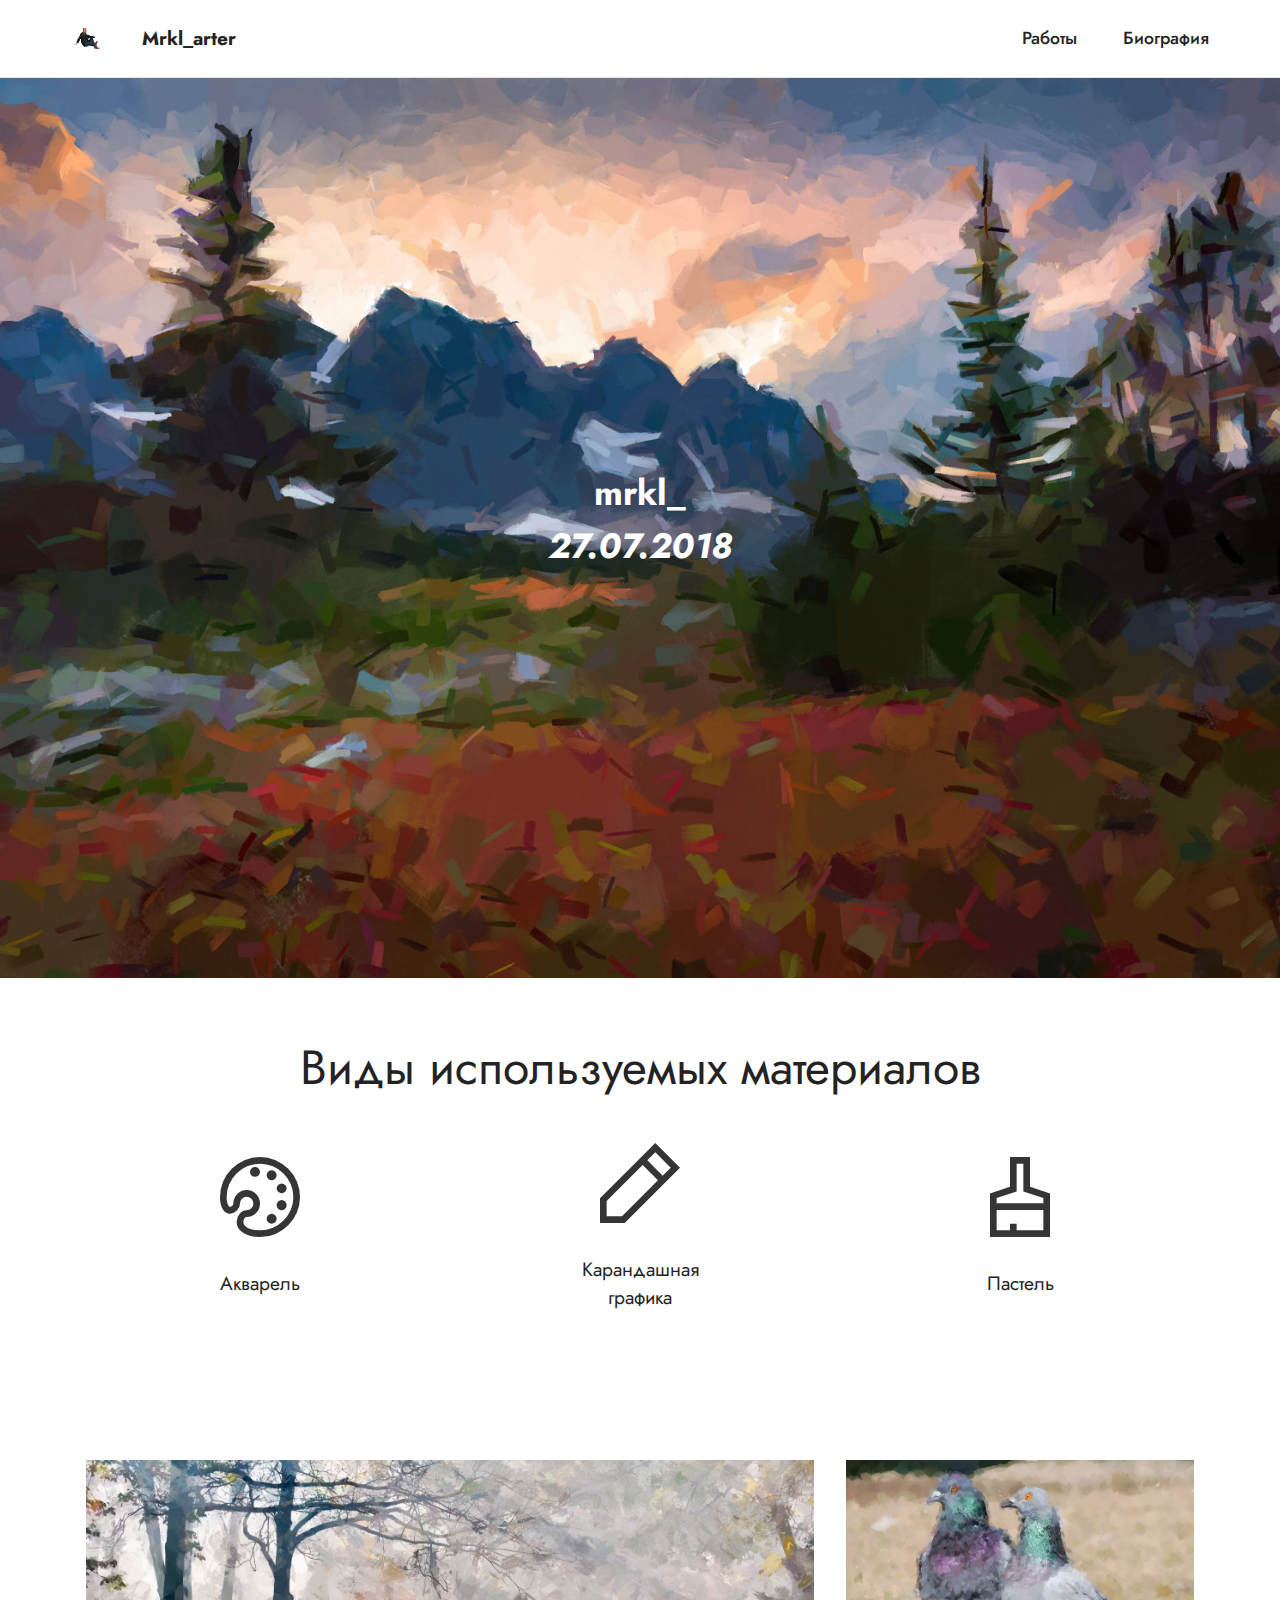
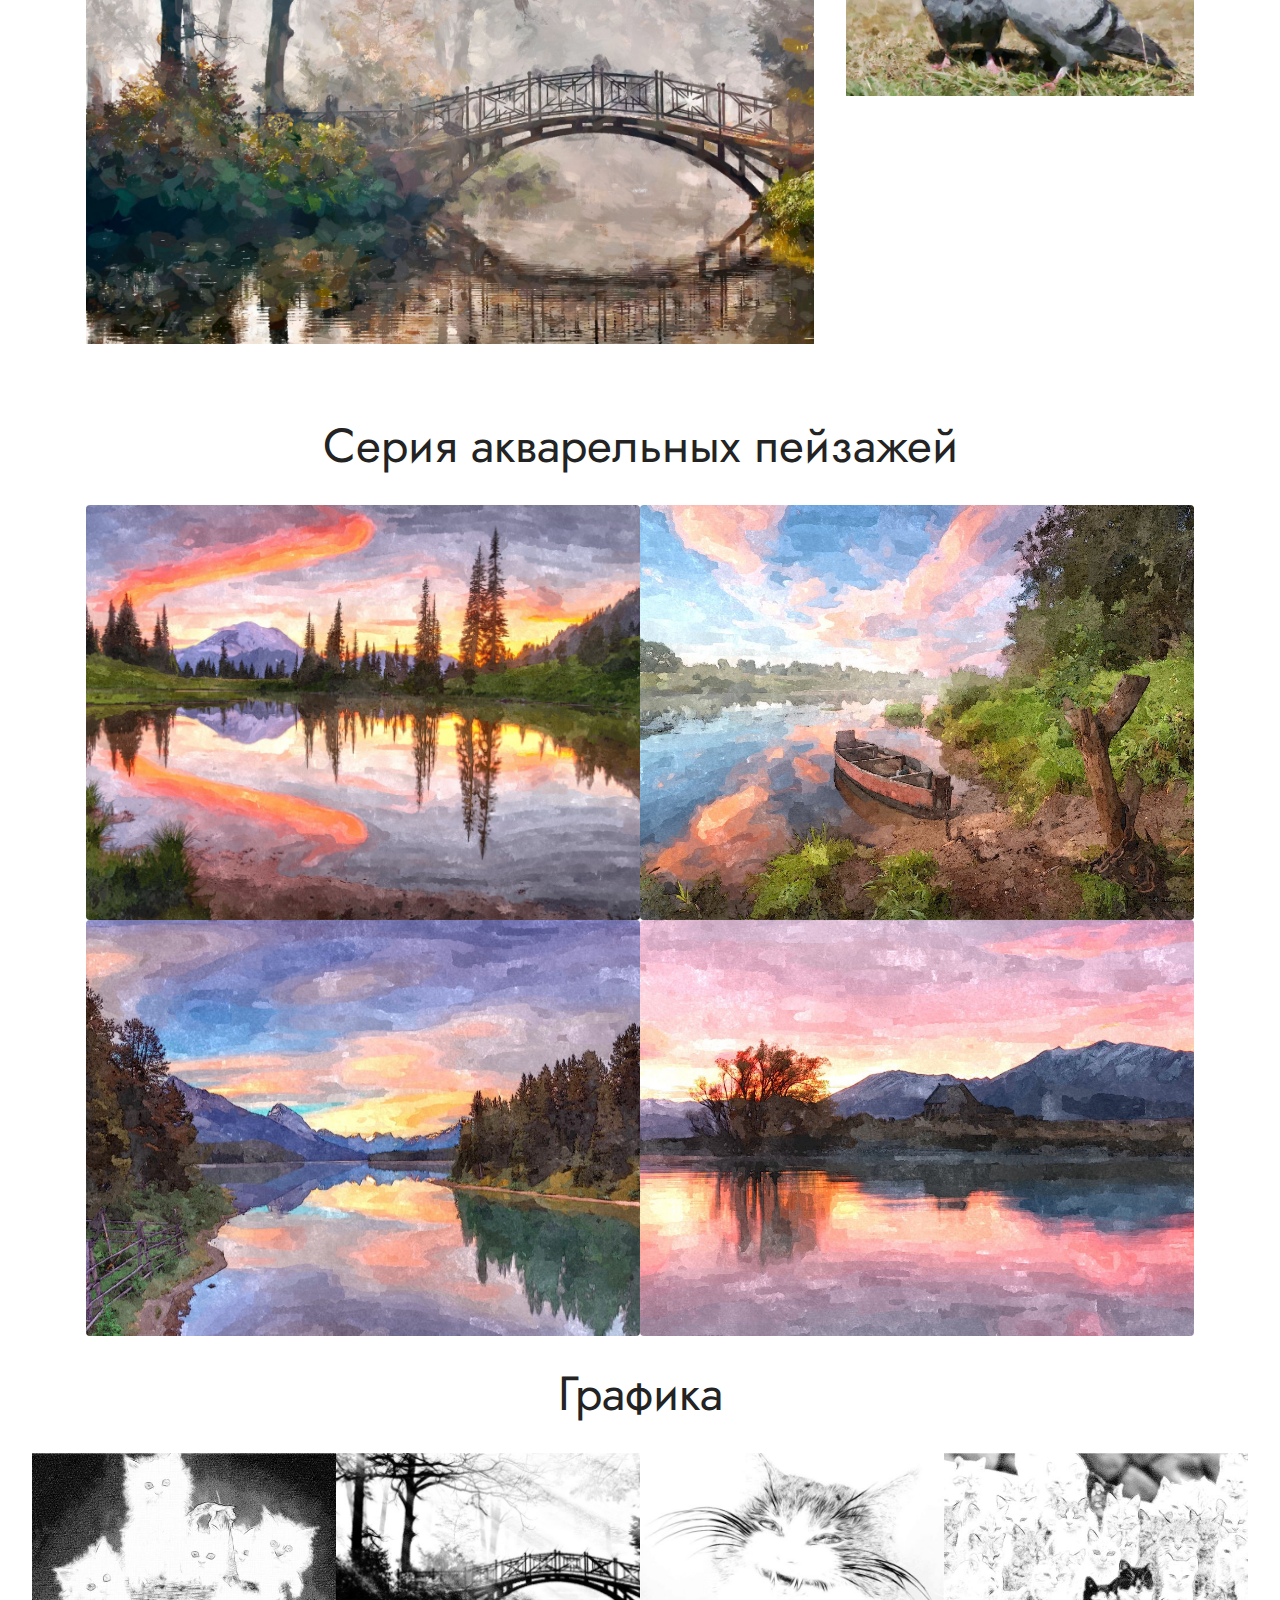
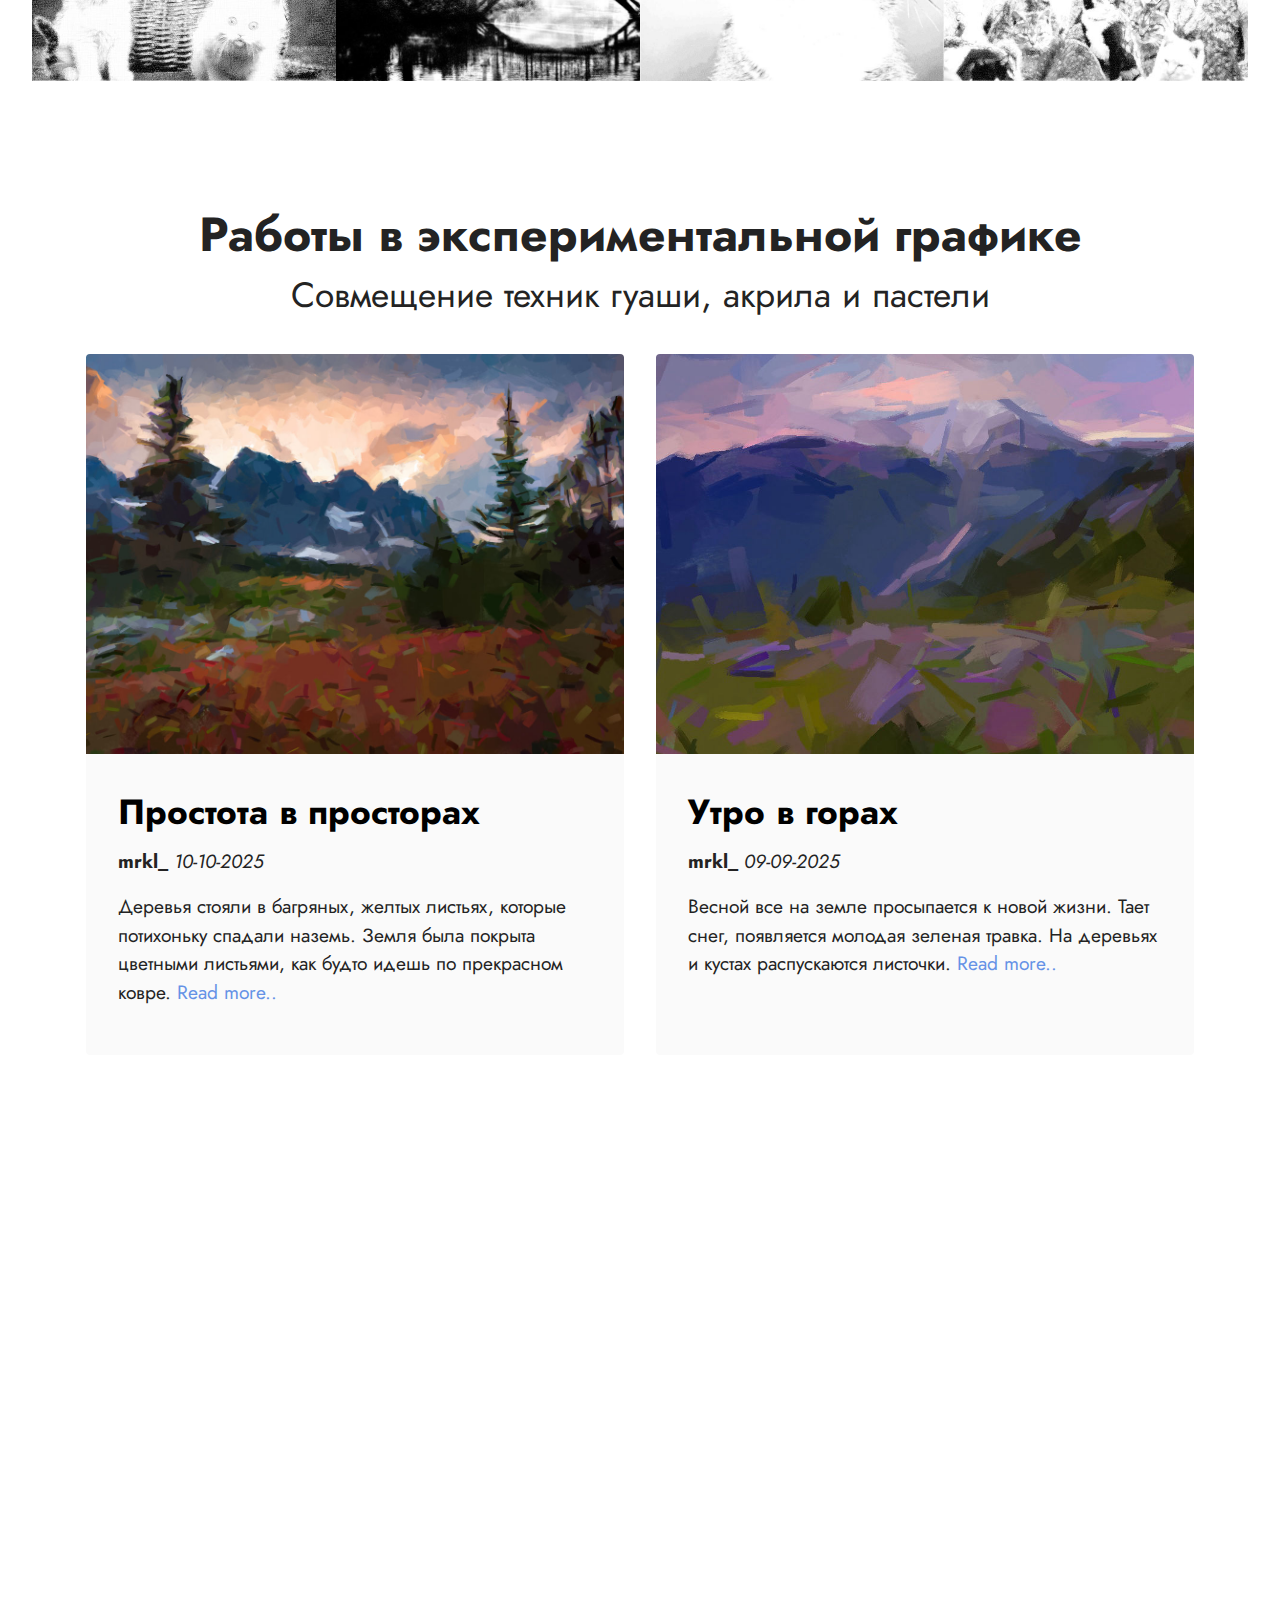
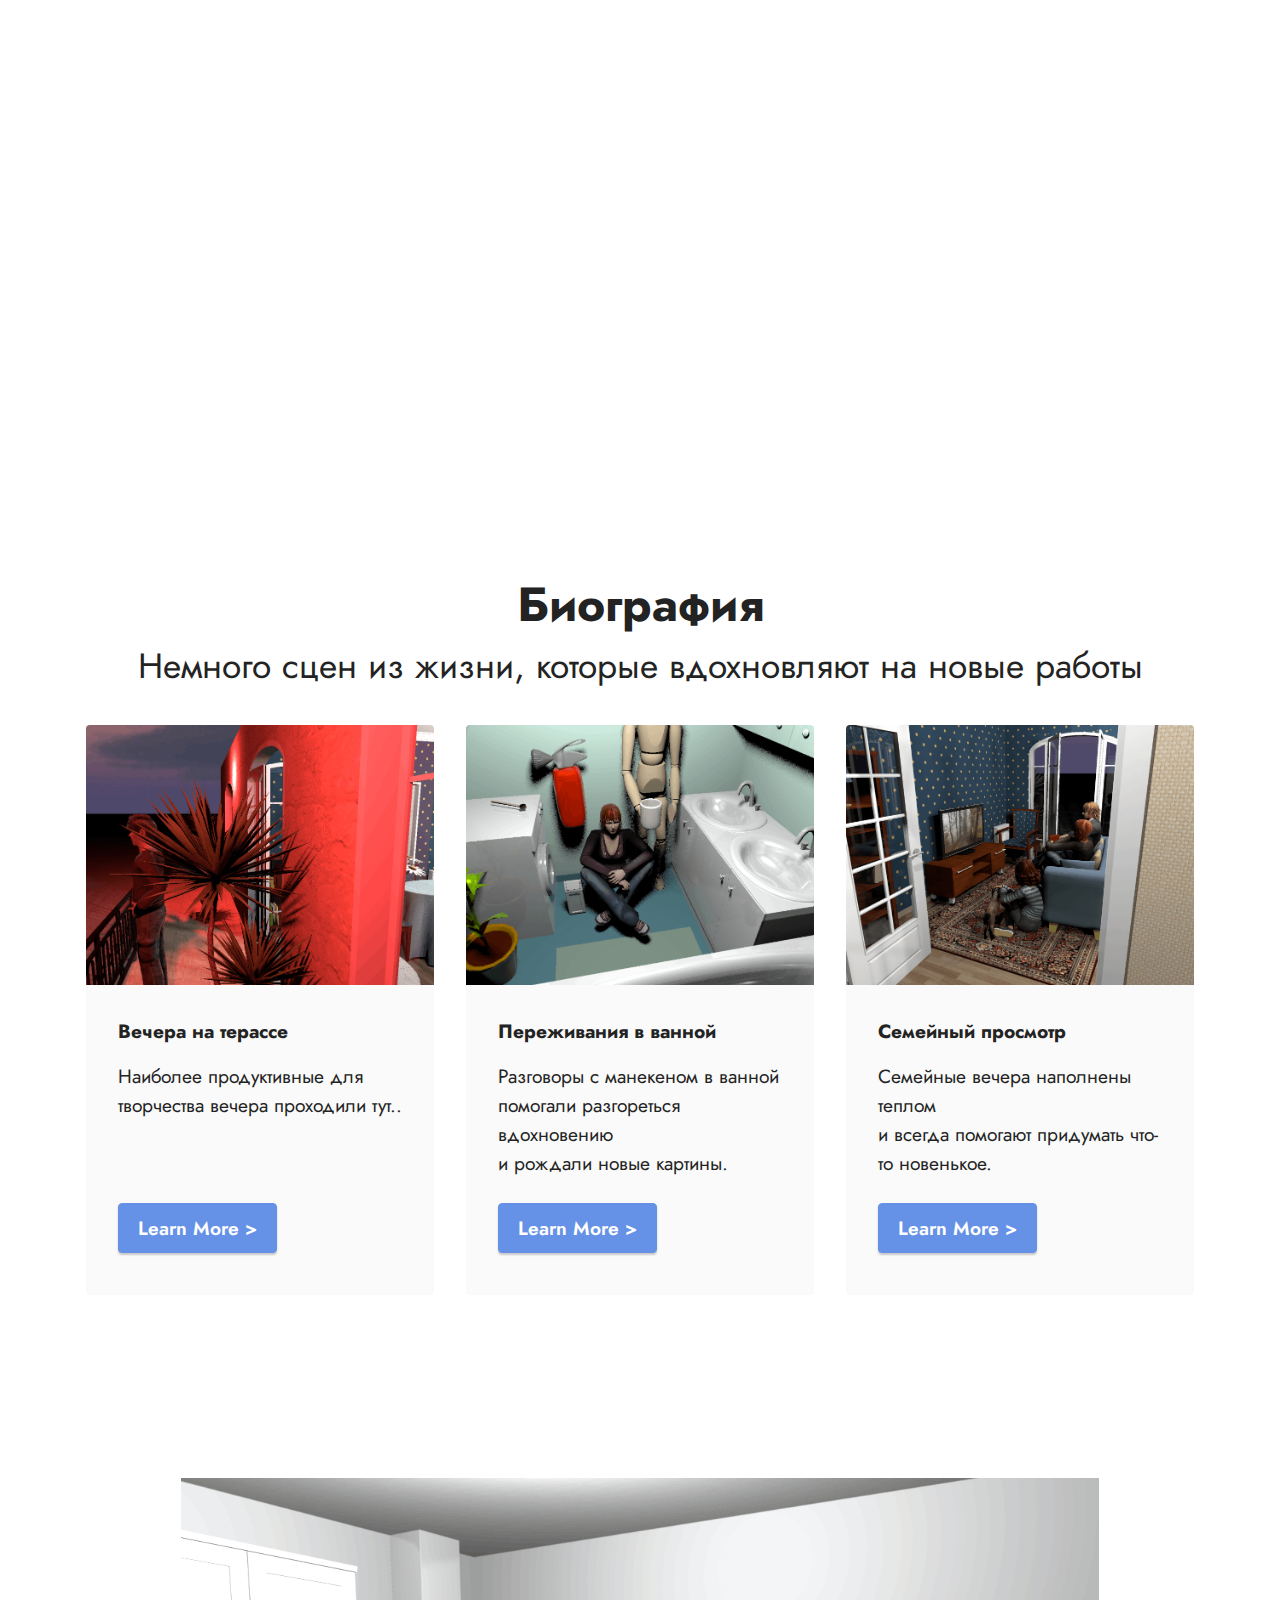
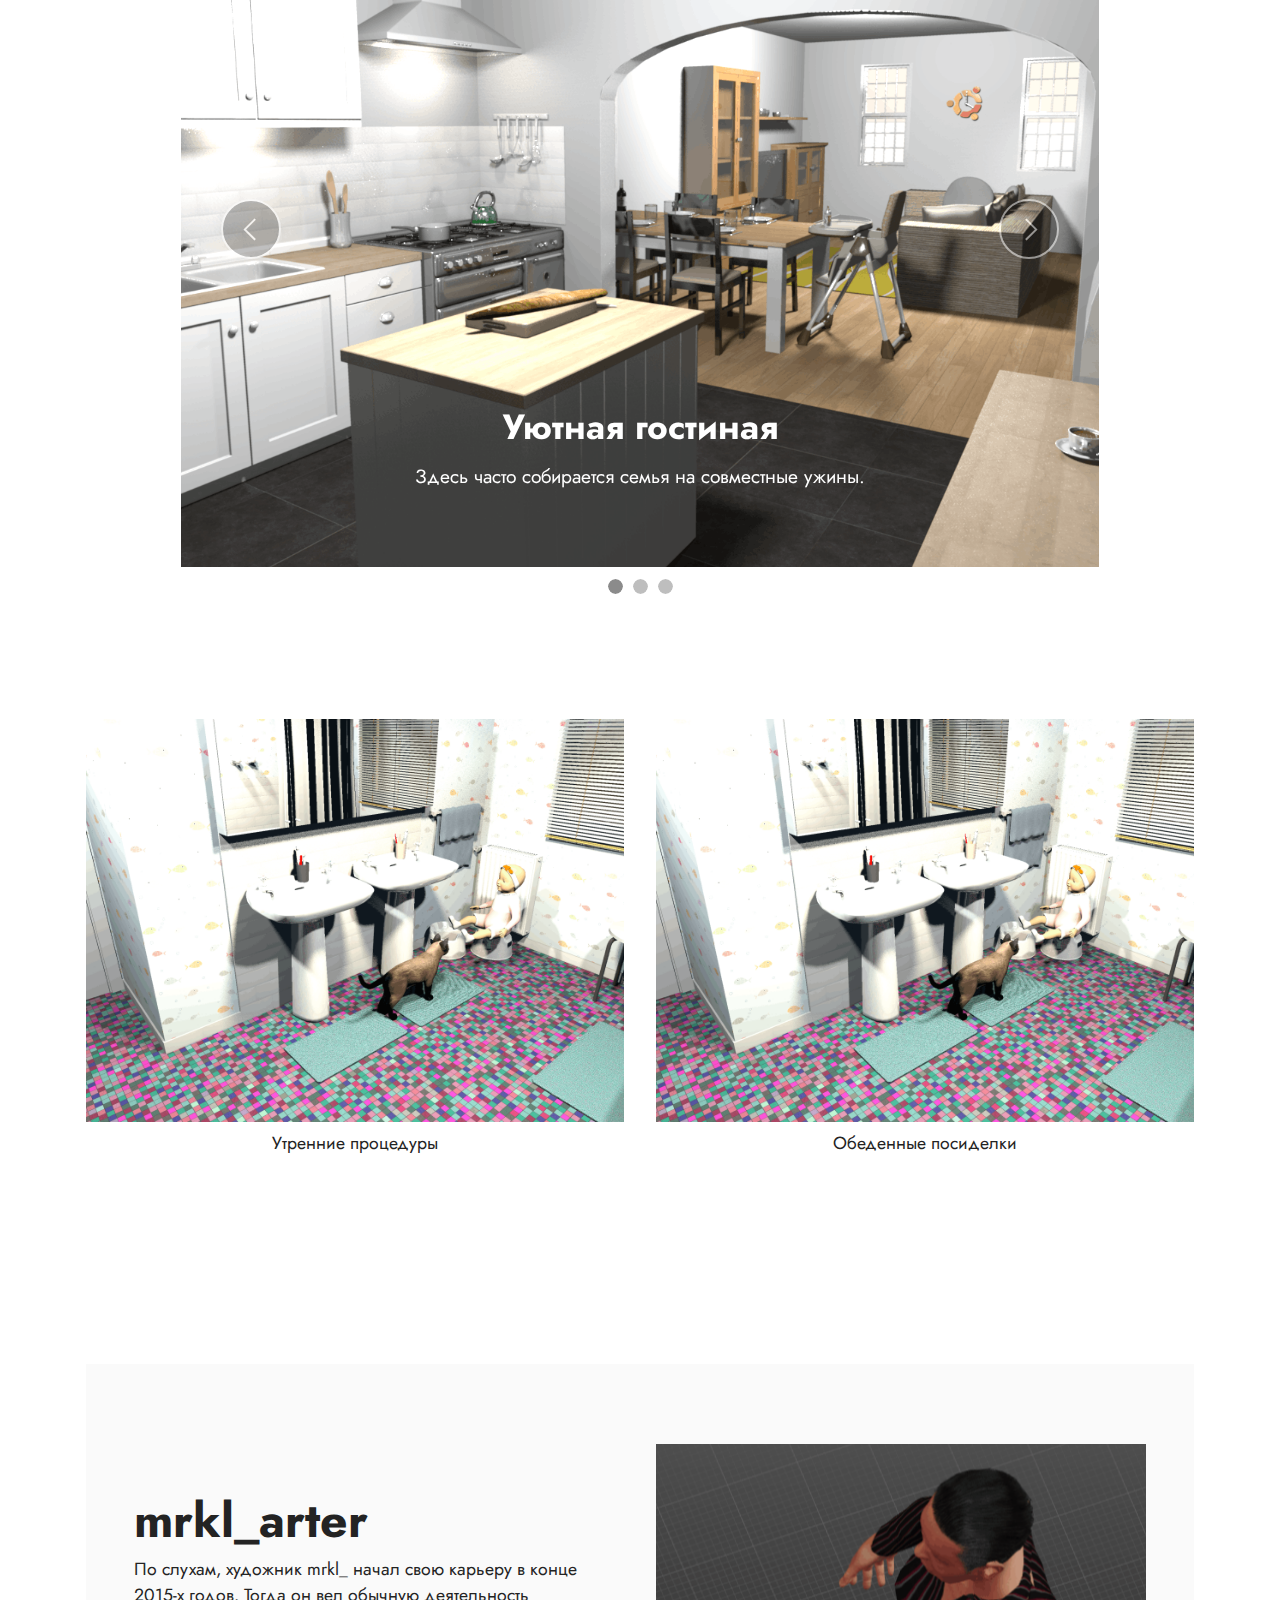
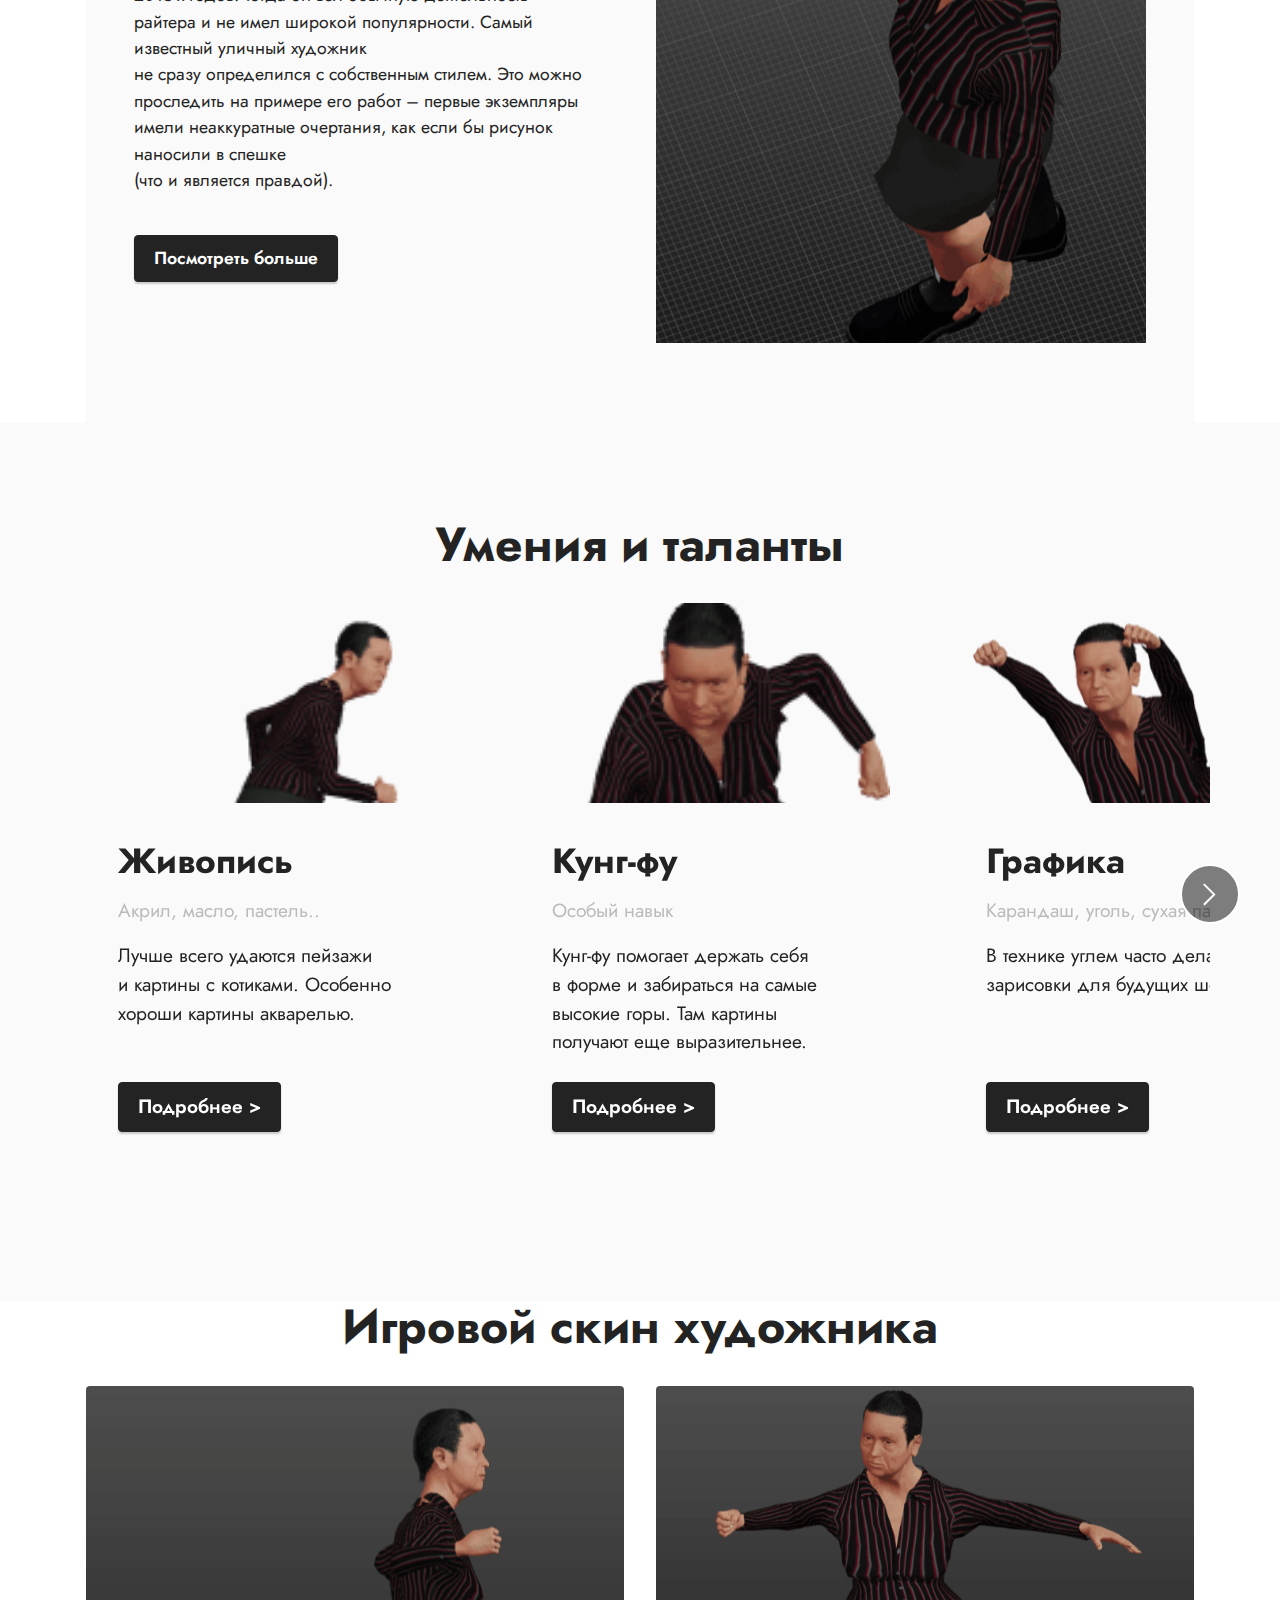
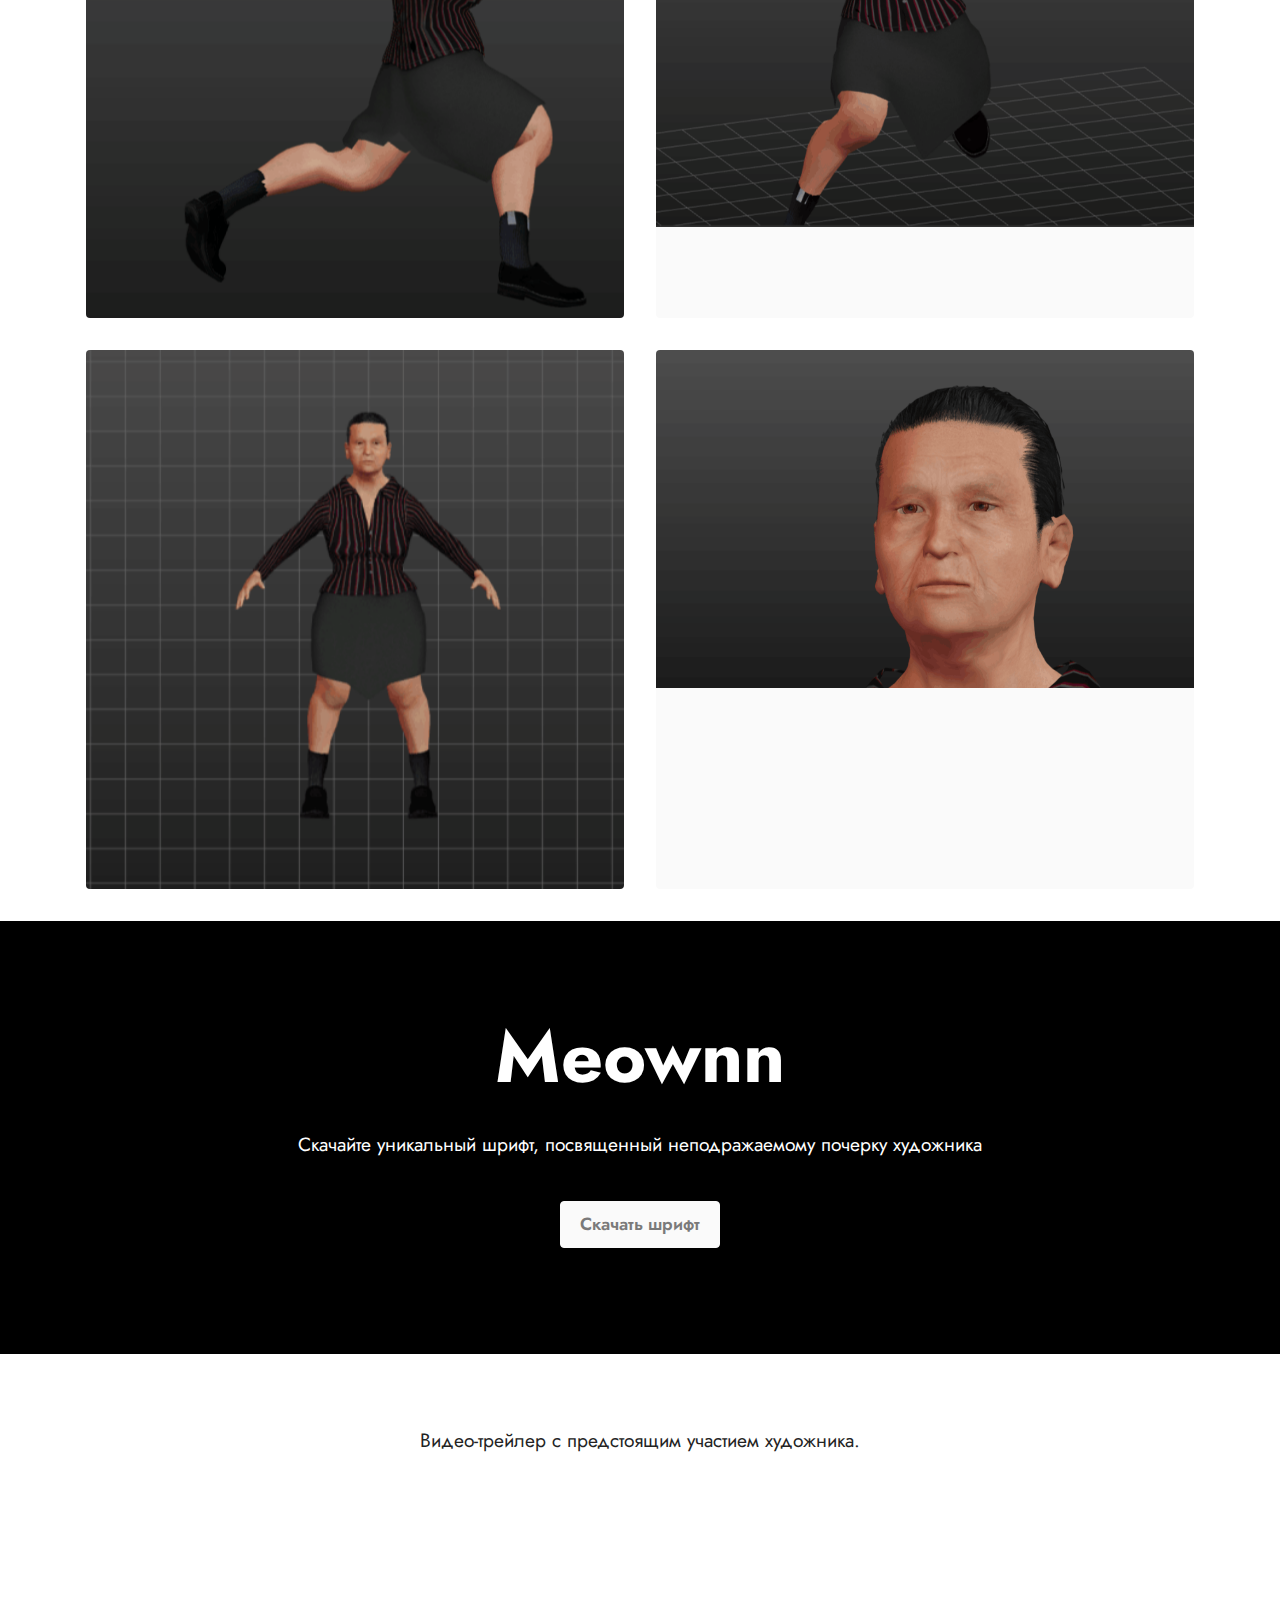
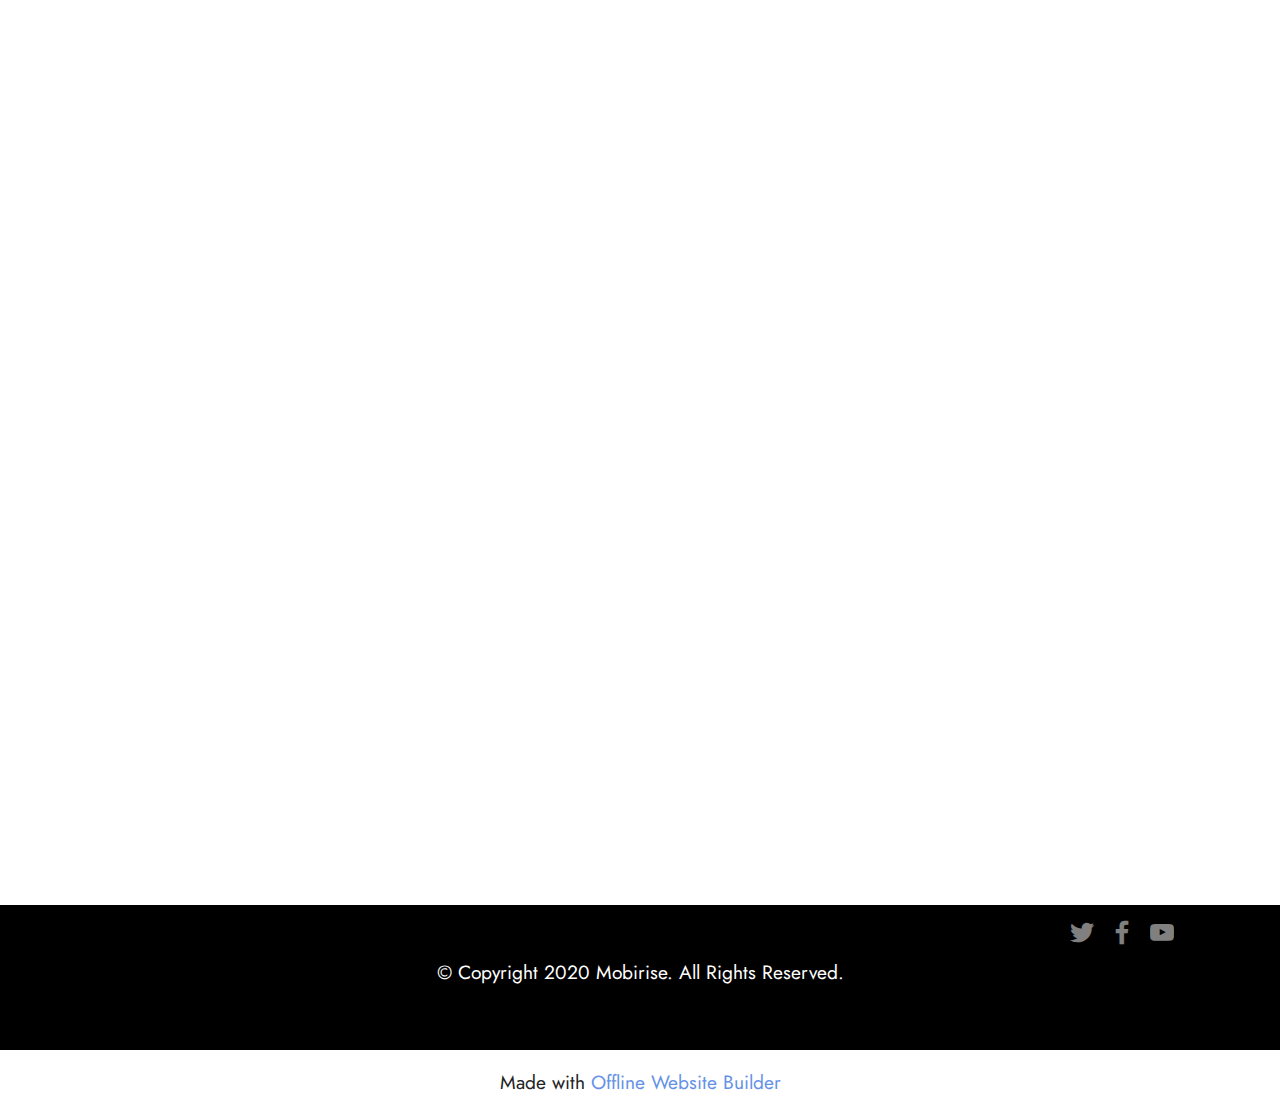
==== commit 4e7b20f6: "Add files via upload" ====
--- a/index.html
+++ b/index.html
@@ -220,8 +220,8 @@
         </div>
         <div class="row mbr-gallery mt-4">
             <div class="col-12 col-md-6 col-lg-3 item gallery-image">
-                <div class="item-wrapper" data-toggle="modal" data-bs-toggle="modal" data-target="#ts9QR6SVHi-modal" data-bs-target="#ts9QR6SVHi-modal">
-                    <img class="w-100" src="assets/images/1654386200-6-adonius-club-p-kotiki-i-kotyata-krasivo-foto-6-fotosketcher-694x443.jpg" alt="Mobirise Website Builder" data-slide-to="0" data-bs-slide-to="0" data-target="#lb-ts9QR6SVHi" data-bs-target="#lb-ts9QR6SVHi">
+                <div class="item-wrapper" data-toggle="modal" data-bs-toggle="modal" data-target="#tsaLnyTlIp-modal" data-bs-target="#tsaLnyTlIp-modal">
+                    <img class="w-100" src="assets/images/1654386200-6-adonius-club-p-kotiki-i-kotyata-krasivo-foto-6-fotosketcher-694x443.jpg" alt="Mobirise Website Builder" data-slide-to="0" data-bs-slide-to="0" data-target="#lb-tsaLnyTlIp" data-bs-target="#lb-tsaLnyTlIp">
                     <div class="icon-wrapper">
                         <span class="mobi-mbri mobi-mbri-search mbr-iconfont mbr-iconfont-btn"></span>
                     </div>
@@ -229,8 +229,8 @@
                 
             </div>
             <div class="col-12 col-md-6 col-lg-3 item gallery-image">
-                <div class="item-wrapper" data-toggle="modal" data-bs-toggle="modal" data-target="#ts9QR6SVHi-modal" data-bs-target="#ts9QR6SVHi-modal">
-                    <img class="w-100" src="assets/images/priroda-park-derevya-kusty-rechka-mostik-luchi-romantika-fotosketcher-694x461.jpg" alt="Mobirise Website Builder" data-slide-to="1" data-bs-slide-to="1" data-target="#lb-ts9QR6SVHi" data-bs-target="#lb-ts9QR6SVHi">
+                <div class="item-wrapper" data-toggle="modal" data-bs-toggle="modal" data-target="#tsaLnyTlIp-modal" data-bs-target="#tsaLnyTlIp-modal">
+                    <img class="w-100" src="assets/images/priroda-park-derevya-kusty-rechka-mostik-luchi-romantika-fotosketcher-694x461.jpg" alt="Mobirise Website Builder" data-slide-to="1" data-bs-slide-to="1" data-target="#lb-tsaLnyTlIp" data-bs-target="#lb-tsaLnyTlIp">
                     <div class="icon-wrapper">
                         <span class="mobi-mbri mobi-mbri-search mbr-iconfont mbr-iconfont-btn"></span>
                     </div>
@@ -238,8 +238,8 @@
                 
             </div>
             <div class="col-12 col-md-6 col-lg-3 item gallery-image">
-                <div class="item-wrapper" data-toggle="modal" data-bs-toggle="modal" data-target="#ts9QR6SVHi-modal" data-bs-target="#ts9QR6SVHi-modal">
-                    <img class="w-100" src="assets/images/qpdan-fotosketcher-694x694.jpeg" alt="Mobirise Website Builder" data-slide-to="2" data-bs-slide-to="2" data-target="#lb-ts9QR6SVHi" data-bs-target="#lb-ts9QR6SVHi">
+                <div class="item-wrapper" data-toggle="modal" data-bs-toggle="modal" data-target="#tsaLnyTlIp-modal" data-bs-target="#tsaLnyTlIp-modal">
+                    <img class="w-100" src="assets/images/qpdan-fotosketcher-694x694.jpeg" alt="Mobirise Website Builder" data-slide-to="2" data-bs-slide-to="2" data-target="#lb-tsaLnyTlIp" data-bs-target="#lb-tsaLnyTlIp">
                     <div class="icon-wrapper">
                         <span class="mobi-mbri mobi-mbri-search mbr-iconfont mbr-iconfont-btn"></span>
                     </div>
@@ -247,8 +247,8 @@
                 
             </div>
             <div class="col-12 col-md-6 col-lg-3 item gallery-image">
-                <div class="item-wrapper" data-toggle="modal" data-bs-toggle="modal" data-target="#ts9QR6SVHi-modal" data-bs-target="#ts9QR6SVHi-modal">
-                    <img class="w-100" src="assets/images/v-7d-emjiz0-fotosketcher-694x390.jpg" alt="Mobirise Website Builder" data-slide-to="3" data-bs-slide-to="3" data-target="#lb-ts9QR6SVHi" data-bs-target="#lb-ts9QR6SVHi">
+                <div class="item-wrapper" data-toggle="modal" data-bs-toggle="modal" data-target="#tsaLnyTlIp-modal" data-bs-target="#tsaLnyTlIp-modal">
+                    <img class="w-100" src="assets/images/v-7d-emjiz0-fotosketcher-694x390.jpg" alt="Mobirise Website Builder" data-slide-to="3" data-bs-slide-to="3" data-target="#lb-tsaLnyTlIp" data-bs-target="#lb-tsaLnyTlIp">
                     <div class="icon-wrapper">
                         <span class="mobi-mbri mobi-mbri-search mbr-iconfont mbr-iconfont-btn"></span>
                     </div>
@@ -257,11 +257,11 @@
             </div>
         </div>
 
-        <div class="modal mbr-slider" tabindex="-1" role="dialog" aria-hidden="true" id="ts9QR6SVHi-modal">
+        <div class="modal mbr-slider" tabindex="-1" role="dialog" aria-hidden="true" id="tsaLnyTlIp-modal">
             <div class="modal-dialog" role="document">
                 <div class="modal-content">
                     <div class="modal-body">
-                        <div class="carousel slide" id="lb-ts9QR6SVHi" data-interval="5000" data-bs-interval="5000">
+                        <div class="carousel slide" id="lb-tsaLnyTlIp" data-interval="5000" data-bs-interval="5000">
                             <div class="carousel-inner">
                                 <div class="carousel-item active">
                                     <img class="d-block w-100" src="assets/images/1654386200-6-adonius-club-p-kotiki-i-kotyata-krasivo-foto-6-fotosketcher-694x443.jpg" alt="Mobirise Website Builder">
@@ -277,18 +277,18 @@
                                 </div>
                             </div>
                             <ol class="carousel-indicators">
-                                <li data-slide-to="0" data-bs-slide-to="0" class="active" data-target="#lb-ts9QR6SVHi" data-bs-target="#lb-ts9QR6SVHi"></li>
-                                <li data-slide-to="1" data-bs-slide-to="1" data-target="#lb-ts9QR6SVHi" data-bs-target="#lb-ts9QR6SVHi"></li>
-                                <li data-slide-to="2" data-bs-slide-to="2" data-target="#lb-ts9QR6SVHi" data-bs-target="#lb-ts9QR6SVHi"></li>
-                                <li data-slide-to="3" data-bs-slide-to="3" data-target="#lb-ts9QR6SVHi" data-bs-target="#lb-ts9QR6SVHi"></li>
+                                <li data-slide-to="0" data-bs-slide-to="0" class="active" data-target="#lb-tsaLnyTlIp" data-bs-target="#lb-tsaLnyTlIp"></li>
+                                <li data-slide-to="1" data-bs-slide-to="1" data-target="#lb-tsaLnyTlIp" data-bs-target="#lb-tsaLnyTlIp"></li>
+                                <li data-slide-to="2" data-bs-slide-to="2" data-target="#lb-tsaLnyTlIp" data-bs-target="#lb-tsaLnyTlIp"></li>
+                                <li data-slide-to="3" data-bs-slide-to="3" data-target="#lb-tsaLnyTlIp" data-bs-target="#lb-tsaLnyTlIp"></li>
                             </ol>
                             <a role="button" href="" class="close" data-dismiss="modal" data-bs-dismiss="modal" aria-label="Close">
                             </a>
-                            <a class="carousel-control-prev carousel-control" role="button" data-slide="prev" data-bs-slide="prev" href="#lb-ts9QR6SVHi">
+                            <a class="carousel-control-prev carousel-control" role="button" data-slide="prev" data-bs-slide="prev" href="#lb-tsaLnyTlIp">
                                 <span class="mobi-mbri mobi-mbri-arrow-prev" aria-hidden="true"></span>
                                 <span class="sr-only visually-hidden">Previous</span>
                             </a>
-                            <a class="carousel-control-next carousel-control" role="button" data-slide="next" data-bs-slide="next" href="#lb-ts9QR6SVHi">
+                            <a class="carousel-control-next carousel-control" role="button" data-slide="next" data-bs-slide="next" href="#lb-tsaLnyTlIp">
                                 <span class="mobi-mbri mobi-mbri-arrow-next" aria-hidden="true"></span>
                                 <span class="sr-only visually-hidden">Next</span>
                             </a>
@@ -452,12 +452,12 @@
     <div class="container">
         <div class="row justify-content-center">
             <div class="col-12 col-md-10">
-                <div class="carousel slide" id="ts9QR8PY9K" data-interval="5000" data-bs-interval="5000">
+                <div class="carousel slide" id="tsaLnB1pDS" data-interval="5000" data-bs-interval="5000">
                     
                     <ol class="carousel-indicators">
-                        <li data-slide-to="0" data-bs-slide-to="0" class="active" data-target="#ts9QR8PY9K" data-bs-target="#ts9QR8PY9K"></li>
-                        <li data-slide-to="1" data-bs-slide-to="1" data-target="#ts9QR8PY9K" data-bs-target="#ts9QR8PY9K"></li>
-                        <li data-slide-to="2" data-bs-slide-to="2" data-target="#ts9QR8PY9K" data-bs-target="#ts9QR8PY9K"></li>
+                        <li data-slide-to="0" data-bs-slide-to="0" class="active" data-target="#tsaLnB1pDS" data-bs-target="#tsaLnB1pDS"></li>
+                        <li data-slide-to="1" data-bs-slide-to="1" data-target="#tsaLnB1pDS" data-bs-target="#tsaLnB1pDS"></li>
+                        <li data-slide-to="2" data-bs-slide-to="2" data-target="#tsaLnB1pDS" data-bs-target="#tsaLnB1pDS"></li>
                     </ol>
                     <div class="carousel-inner">
                         <div class="carousel-item slider-image item active">
@@ -493,11 +493,11 @@
                             </div>
                         </div>
                     </div>
-                    <a class="carousel-control carousel-control-prev" role="button" data-slide="prev" data-bs-slide="prev" href="#ts9QR8PY9K">
+                    <a class="carousel-control carousel-control-prev" role="button" data-slide="prev" data-bs-slide="prev" href="#tsaLnB1pDS">
                         <span class="mobi-mbri mobi-mbri-arrow-prev" aria-hidden="true"></span>
                         <span class="sr-only visually-hidden">Previous</span>
                     </a>
-                    <a class="carousel-control carousel-control-next" role="button" data-slide="next" data-bs-slide="next" href="#ts9QR8PY9K">
+                    <a class="carousel-control carousel-control-next" role="button" data-slide="next" data-bs-slide="next" href="#tsaLnB1pDS">
                         <span class="mobi-mbri mobi-mbri-arrow-next" aria-hidden="true"></span>
                         <span class="sr-only visually-hidden">Next</span>
                     </a>
@@ -507,76 +507,55 @@
     </div>
 </section>
 
-<section data-bs-version="5.1" class="image5 cid-ts9PBnl2Vh" id="image5-1i">
-    
-    
-    
+<section data-bs-version="5.1" class="image4 cid-tsaJclSIAN" id="image4-1k">
+    
+
+    
+    
+
     <div class="container">
         <div class="row">
-            <div class="col-12 col-md-11">
-                <div class="row">
-                    <div class="col-12 col-lg-7">
-                        <div class="img-item mb-3">
-                            <img src="assets/images/-870x653.png" alt="Mobirise Website Builder">
-                            <p class="mbr-fonts-style align-center mt-2 display-7">Жуткая кухня №2</p>
-                        </div>
-                    </div>
-                    <div class="col-12 col-lg">
-                        <div class="img-item mb-3">
-                            <img src="assets/images/5-1256x942.png" alt="Mobirise Website Builder">
-                            <p class="mbr-fonts-style align-center mt-2 display-7">Ночные посиделки на кухне</p>
-                        </div>
-                    </div>
-                </div>
-            </div>
-        </div>
-    </div>
-</section>
-
-<section data-bs-version="5.1" class="image5 cid-ts9Q3FX0xy" id="image5-1j">
-    
-    
-    
-    <div class="container">
-        <div class="row">
-            <div class="col-12 col-md-11">
-                <div class="row">
-                    <div class="col-12 col-lg-6">
-                        <div class="img-item mb-3">
-                            <img src="assets/images/5-1256x942.png" alt="Mobirise Website Builder">
-                            <p class="mbr-fonts-style align-center mt-2 display-7">Утренние процедуры</p>
-                        </div>
-                    </div>
-                    <div class="col-12 col-lg">
-                        <div class="img-item mb-3">
-                            <img src="assets/images/-870x653.png" alt="Mobirise Website Builder">
-                            <p class="mbr-fonts-style align-center mt-2 display-7">Приветственная</p>
-                        </div>
-                    </div>
-                </div>
-            </div>
-        </div>
-    </div>
-</section>
-
-<section data-bs-version="5.1" class="testimonials1 cid-ts5xJhRCT1" id="testimonials1-1f">
-    
-
-    
-    
-    <div class="container">
-        
-        <div class="row align-items-center">
-            <div class="col-12 col-md-6">
+            <div class="col-12 col-lg-6">
                 <div class="image-wrapper">
-                    <img src="assets/images/-1256x393.png" alt="Mobirise Website Builder">
-                </div>
-            </div>
-            <div class="col-12 col-md">
-                <div class="text-wrapper">
-                    <p class="mbr-text mbr-fonts-style mb-4 display-7">По слухам, художник mrkl_ начал свою карьеру в конце 2015-х годов. Тогда он вел обычную деятельность райтера и не имел широкой популярности. Самый известный уличный художник <br>не сразу определился с собственным стилем. Это можно проследить на примере его работ – первые экземпляры имели неаккуратные очертания, как если бы рисунок наносили в спешке (что и является правдой).</p>
-                    <p class="name mbr-fonts-style mb-1 display-4"><strong>mrkl_arter</strong></p>
-                    <p class="position mbr-fonts-style display-4"><strong>Художник</strong></p>
+                    <img src="assets/images/5-1256x942.png" alt="Mobirise Website Builder">
+                    <p class="mbr-text mbr-fonts-style mt-2 align-center display-4">
+                        Обеденные посиделки</p>
+                </div>
+            </div>
+            <div class="col-12 col-lg-6">
+                <div class="image-wrapper">
+                    <img src="assets/images/5-1256x942.png" alt="Mobirise Website Builder">
+                    <p class="mbr-text mbr-fonts-style mt-2 align-center display-4">
+                        Утренние процедуры</p>
+                </div>
+            </div>
+        </div>
+    </div>
+</section>
+
+<section data-bs-version="5.1" class="features15 cid-tsaJrT8JeZ" id="features16-1n">
+
+    
+
+    
+    
+    <div class="container">
+        <div class="content-wrapper">
+            <div class="row align-items-center">
+                <div class="col-12 col-lg">
+                    <div class="text-wrapper">
+                        <h6 class="card-title mbr-fonts-style display-2">
+                            <strong>mrkl_arter</strong>
+                        </h6>
+                        <p class="mbr-text mbr-fonts-style mb-4 display-4">По слухам, художник mrkl_ начал свою карьеру в конце 2015-х годов. Тогда он вел обычную деятельность райтера и не имел широкой популярности. Самый известный уличный художник
+<br>не сразу определился с собственным стилем. Это можно <br>проследить на примере его работ – первые экземпляры имели неаккуратные очертания, как если бы рисунок наносили в спешке <br>(что и является правдой).</p>
+                        <div class="mbr-section-btn mt-3"><a class="btn btn-black display-4" href="index.html#slider5-1e">Посмотреть больше</a></div>
+                    </div>
+                </div>
+                <div class="col-12 col-lg-6">
+                    <div class="image-wrapper">
+                        <img src="assets/images/2023-01-05-19-1160x653.png" alt="Mobirise Website Builder">
+                    </div>
                 </div>
             </div>
         </div>
@@ -666,6 +645,55 @@
                 <span class="mobi-mbri mobi-mbri-arrow-next mbr-iconfont" aria-hidden="true"></span>
                 <span class="sr-only visually-hidden visually-hidden">Next</span>
             </button>
+        </div>
+    </div>
+</section>
+
+<section data-bs-version="5.1" class="gallery1 cid-tsaJdIuhcu" id="gallery1-1l">
+    
+    
+    <div class="container">
+        <div class="mbr-section-head">
+            <h4 class="mbr-section-title mbr-fonts-style align-center mb-0 display-2"><strong>Игровой скин художника</strong></h4>
+            
+        </div>
+        <div class="row mt-4">
+            <div class="item features-image сol-12 col-md-6 col-lg-6">
+                <div class="item-wrapper">
+                    <div class="item-img">
+                        <img src="assets/images/2023-01-05-18-1288x725.png" alt="Mobirise Website Builder">
+                    </div>
+                    
+                    
+                </div>
+            </div>
+            <div class="item features-image сol-12 col-md-6 col-lg-6">
+                <div class="item-wrapper">
+                    <div class="item-img">
+                        <img src="assets/images/2023-01-05-17-1288x725.png" alt="Mobirise Website Builder">
+                    </div>
+                    
+                    
+                </div>
+            </div>
+            <div class="item features-image сol-12 col-md-6 col-lg-6">
+                <div class="item-wrapper">
+                    <div class="item-img">
+                        <img src="assets/images/2023-01-05-13-1256x707.png" alt="Mobirise Website Builder">
+                    </div>
+                    
+                    
+                </div>
+            </div>
+            <div class="item features-image сol-12 col-md-6 col-lg-6">
+                <div class="item-wrapper">
+                    <div class="item-img">
+                        <img src="assets/images/2023-01-05-7-1256x707.png" alt="Mobirise Website Builder" title="">
+                    </div>
+                    
+                    
+                </div>
+            </div>
         </div>
     </div>
 </section>
@@ -768,7 +796,7 @@
             </div>
         </div>
     </div>
-</section><section class="display-7" style="padding: 0;align-items: center;justify-content: center;flex-wrap: wrap;    align-content: center;display: flex;position: relative;height: 4rem;"><a href="https://mobiri.se/2915401" style="flex: 1 1;height: 4rem;position: absolute;width: 100%;z-index: 1;"><img alt="" style="height: 4rem;" src="[data-uri]"></a><p style="margin: 0;text-align: center;" class="display-7">Made with &#8204;</p><a style="z-index:1" href="https://mobirise.com/builder/landing-page-software.html">Landing Page Software</a></section><script src="assets/bootstrap/js/bootstrap.bundle.min.js"></script>  <script src="assets/parallax/jarallax.js"></script>  <script src="assets/smoothscroll/smooth-scroll.js"></script>  <script src="assets/ytplayer/index.js"></script>  <script src="assets/dropdown/js/navbar-dropdown.js"></script>  <script src="assets/countdown/countdown.js"></script>  <script src="assets/embla/embla.min.js"></script>  <script src="assets/embla/script.js"></script>  <script src="assets/playervimeo/vimeo_player.js"></script>  <script src="assets/theme/js/script.js"></script>  
+</section><section class="display-7" style="padding: 0;align-items: center;justify-content: center;flex-wrap: wrap;    align-content: center;display: flex;position: relative;height: 4rem;"><a href="https://mobiri.se/2915401" style="flex: 1 1;height: 4rem;position: absolute;width: 100%;z-index: 1;"><img alt="" style="height: 4rem;" src="[data-uri]"></a><p style="margin: 0;text-align: center;" class="display-7">Made with &#8204;</p><a style="z-index:1" href="https://mobirise.com/offline-website-builder.html">Offline Website Builder</a></section><script src="assets/bootstrap/js/bootstrap.bundle.min.js"></script>  <script src="assets/parallax/jarallax.js"></script>  <script src="assets/smoothscroll/smooth-scroll.js"></script>  <script src="assets/ytplayer/index.js"></script>  <script src="assets/dropdown/js/navbar-dropdown.js"></script>  <script src="assets/countdown/countdown.js"></script>  <script src="assets/embla/embla.min.js"></script>  <script src="assets/embla/script.js"></script>  <script src="assets/playervimeo/vimeo_player.js"></script>  <script src="assets/theme/js/script.js"></script>  
   
   
 </body>
--- a/assets/mobirise/css/mbr-additional.css
+++ b/assets/mobirise/css/mbr-additional.css
@@ -1759,15 +1759,15 @@
     display: none !important;
   }
 }
-.cid-ts9PBnl2Vh {
-  padding-top: 60px;
-  padding-bottom: 0px;
+.cid-tsaJclSIAN {
+  padding-top: 6rem;
+  padding-bottom: 6rem;
   background-color: #ffffff;
 }
-.cid-ts9PBnl2Vh .mbr-fallback-image.disabled {
+.cid-tsaJclSIAN .mbr-fallback-image.disabled {
   display: none;
 }
-.cid-ts9PBnl2Vh .mbr-fallback-image {
+.cid-tsaJclSIAN .mbr-fallback-image {
   display: block;
   background-size: cover;
   background-position: center center;
@@ -1776,30 +1776,26 @@
   position: absolute;
   top: 0;
 }
-.cid-ts9PBnl2Vh .row {
-  align-items: stretch;
-  justify-content: center;
-}
-.cid-ts9PBnl2Vh .row .img-item {
-  display: -webkit-flex;
-  flex-direction: column;
-  justify-content: center;
-  width: 100%;
-}
-.cid-ts9PBnl2Vh .row .img-item img {
-  width: 100%;
-  object-fit: cover;
-  min-height: 1px;
-}
-.cid-ts9Q3FX0xy {
-  padding-top: 0px;
-  padding-bottom: 0px;
+@media (max-width: 991px) {
+  .cid-tsaJclSIAN .image-wrapper {
+    margin-bottom: 1rem;
+  }
+}
+.cid-tsaJclSIAN .row {
+  flex-direction: row-reverse;
+}
+.cid-tsaJclSIAN img {
+  width: 100%;
+}
+.cid-tsaJrT8JeZ {
+  padding-top: 6rem;
+  padding-bottom: 0rem;
   background-color: #ffffff;
 }
-.cid-ts9Q3FX0xy .mbr-fallback-image.disabled {
+.cid-tsaJrT8JeZ .mbr-fallback-image.disabled {
   display: none;
 }
-.cid-ts9Q3FX0xy .mbr-fallback-image {
+.cid-tsaJrT8JeZ .mbr-fallback-image {
   display: block;
   background-size: cover;
   background-position: center center;
@@ -1808,51 +1804,38 @@
   position: absolute;
   top: 0;
 }
-.cid-ts9Q3FX0xy .row {
-  align-items: stretch;
-  justify-content: center;
-}
-.cid-ts9Q3FX0xy .row .img-item {
-  display: -webkit-flex;
-  flex-direction: column;
-  justify-content: center;
-  width: 100%;
-}
-.cid-ts9Q3FX0xy .row .img-item img {
+.cid-tsaJrT8JeZ .content-wrapper {
+  background: #fafafa;
+}
+@media (max-width: 991px) {
+  .cid-tsaJrT8JeZ .content-wrapper .row {
+    flex-direction: column-reverse;
+  }
+  .cid-tsaJrT8JeZ .content-wrapper .image-wrapper {
+    margin-bottom: 2rem;
+  }
+}
+@media (max-width: 767px) {
+  .cid-tsaJrT8JeZ .content-wrapper {
+    padding: 1rem;
+  }
+}
+@media (min-width: 768px) and (max-width: 991px) {
+  .cid-tsaJrT8JeZ .content-wrapper {
+    padding: 2rem;
+  }
+}
+@media (min-width: 992px) {
+  .cid-tsaJrT8JeZ .content-wrapper {
+    padding: 5rem 3rem;
+  }
+  .cid-tsaJrT8JeZ .content-wrapper .text-wrapper {
+    padding-right: 2rem;
+  }
+}
+.cid-tsaJrT8JeZ .image-wrapper img {
   width: 100%;
   object-fit: cover;
-  min-height: 1px;
-}
-.cid-ts5xJhRCT1 {
-  padding-top: 0rem;
-  padding-bottom: 1rem;
-  background-color: #ffffff;
-}
-.cid-ts5xJhRCT1 .mbr-fallback-image.disabled {
-  display: none;
-}
-.cid-ts5xJhRCT1 .mbr-fallback-image {
-  display: block;
-  background-size: cover;
-  background-position: center center;
-  width: 100%;
-  height: 100%;
-  position: absolute;
-  top: 0;
-}
-@media (min-width: 992px) {
-  .cid-ts5xJhRCT1 .text-wrapper {
-    padding: 2rem;
-  }
-}
-.cid-ts5xJhRCT1 .image-wrapper img {
-  width: 100%;
-  object-fit: cover;
-}
-@media (max-width: 767px) {
-  .cid-ts5xJhRCT1 .image-wrapper {
-    margin-bottom: 2rem;
-  }
 }
 .cid-ts5xIhLmMm {
   padding-top: 6rem;
@@ -2009,10 +1992,52 @@
     margin-right: 2rem !important;
   }
 }
+.cid-tsaJdIuhcu {
+  padding-top: 0rem;
+  padding-bottom: 0rem;
+  background-color: #ffffff;
+}
+.cid-tsaJdIuhcu img,
+.cid-tsaJdIuhcu .item-img {
+  width: 100%;
+}
+.cid-tsaJdIuhcu .item:focus,
+.cid-tsaJdIuhcu span:focus {
+  outline: none;
+}
+.cid-tsaJdIuhcu .item {
+  cursor: pointer;
+  margin-bottom: 2rem;
+  position: relative;
+}
+.cid-tsaJdIuhcu .item-wrapper {
+  position: unset;
+  border-radius: 4px;
+  background: #fafafa;
+  height: 100%;
+  display: flex;
+  flex-flow: column nowrap;
+}
+@media (min-width: 992px) {
+  .cid-tsaJdIuhcu .item-wrapper .item-content {
+    padding: 2rem;
+  }
+}
+@media (max-width: 991px) {
+  .cid-tsaJdIuhcu .item-wrapper .item-content {
+    padding: 1rem;
+  }
+}
+.cid-tsaJdIuhcu .mbr-section-btn {
+  margin-top: auto !important;
+}
+.cid-tsaJdIuhcu .mbr-section-title {
+  color: #232323;
+}
 .cid-tqDkU3pUPK {
   padding-top: 6rem;
   padding-bottom: 6rem;
-  background-color: #232323;
+  background-color: #000000;
 }
 .cid-tqDkU3pUPK .mbr-fallback-image.disabled {
   display: none;
--- a/assets/mobirise/css/mbr-additional.css
+++ b/assets/mobirise/css/mbr-additional.css
@@ -1759,15 +1759,15 @@
     display: none !important;
   }
 }
-.cid-ts9PBnl2Vh {
-  padding-top: 60px;
-  padding-bottom: 0px;
+.cid-tsaJclSIAN {
+  padding-top: 6rem;
+  padding-bottom: 6rem;
   background-color: #ffffff;
 }
-.cid-ts9PBnl2Vh .mbr-fallback-image.disabled {
+.cid-tsaJclSIAN .mbr-fallback-image.disabled {
   display: none;
 }
-.cid-ts9PBnl2Vh .mbr-fallback-image {
+.cid-tsaJclSIAN .mbr-fallback-image {
   display: block;
   background-size: cover;
   background-position: center center;
@@ -1776,30 +1776,26 @@
   position: absolute;
   top: 0;
 }
-.cid-ts9PBnl2Vh .row {
-  align-items: stretch;
-  justify-content: center;
-}
-.cid-ts9PBnl2Vh .row .img-item {
-  display: -webkit-flex;
-  flex-direction: column;
-  justify-content: center;
-  width: 100%;
-}
-.cid-ts9PBnl2Vh .row .img-item img {
-  width: 100%;
-  object-fit: cover;
-  min-height: 1px;
-}
-.cid-ts9Q3FX0xy {
-  padding-top: 0px;
-  padding-bottom: 0px;
+@media (max-width: 991px) {
+  .cid-tsaJclSIAN .image-wrapper {
+    margin-bottom: 1rem;
+  }
+}
+.cid-tsaJclSIAN .row {
+  flex-direction: row-reverse;
+}
+.cid-tsaJclSIAN img {
+  width: 100%;
+}
+.cid-tsaJrT8JeZ {
+  padding-top: 6rem;
+  padding-bottom: 0rem;
   background-color: #ffffff;
 }
-.cid-ts9Q3FX0xy .mbr-fallback-image.disabled {
+.cid-tsaJrT8JeZ .mbr-fallback-image.disabled {
   display: none;
 }
-.cid-ts9Q3FX0xy .mbr-fallback-image {
+.cid-tsaJrT8JeZ .mbr-fallback-image {
   display: block;
   background-size: cover;
   background-position: center center;
@@ -1808,51 +1804,38 @@
   position: absolute;
   top: 0;
 }
-.cid-ts9Q3FX0xy .row {
-  align-items: stretch;
-  justify-content: center;
-}
-.cid-ts9Q3FX0xy .row .img-item {
-  display: -webkit-flex;
-  flex-direction: column;
-  justify-content: center;
-  width: 100%;
-}
-.cid-ts9Q3FX0xy .row .img-item img {
+.cid-tsaJrT8JeZ .content-wrapper {
+  background: #fafafa;
+}
+@media (max-width: 991px) {
+  .cid-tsaJrT8JeZ .content-wrapper .row {
+    flex-direction: column-reverse;
+  }
+  .cid-tsaJrT8JeZ .content-wrapper .image-wrapper {
+    margin-bottom: 2rem;
+  }
+}
+@media (max-width: 767px) {
+  .cid-tsaJrT8JeZ .content-wrapper {
+    padding: 1rem;
+  }
+}
+@media (min-width: 768px) and (max-width: 991px) {
+  .cid-tsaJrT8JeZ .content-wrapper {
+    padding: 2rem;
+  }
+}
+@media (min-width: 992px) {
+  .cid-tsaJrT8JeZ .content-wrapper {
+    padding: 5rem 3rem;
+  }
+  .cid-tsaJrT8JeZ .content-wrapper .text-wrapper {
+    padding-right: 2rem;
+  }
+}
+.cid-tsaJrT8JeZ .image-wrapper img {
   width: 100%;
   object-fit: cover;
-  min-height: 1px;
-}
-.cid-ts5xJhRCT1 {
-  padding-top: 0rem;
-  padding-bottom: 1rem;
-  background-color: #ffffff;
-}
-.cid-ts5xJhRCT1 .mbr-fallback-image.disabled {
-  display: none;
-}
-.cid-ts5xJhRCT1 .mbr-fallback-image {
-  display: block;
-  background-size: cover;
-  background-position: center center;
-  width: 100%;
-  height: 100%;
-  position: absolute;
-  top: 0;
-}
-@media (min-width: 992px) {
-  .cid-ts5xJhRCT1 .text-wrapper {
-    padding: 2rem;
-  }
-}
-.cid-ts5xJhRCT1 .image-wrapper img {
-  width: 100%;
-  object-fit: cover;
-}
-@media (max-width: 767px) {
-  .cid-ts5xJhRCT1 .image-wrapper {
-    margin-bottom: 2rem;
-  }
 }
 .cid-ts5xIhLmMm {
   padding-top: 6rem;
@@ -2009,10 +1992,52 @@
     margin-right: 2rem !important;
   }
 }
+.cid-tsaJdIuhcu {
+  padding-top: 0rem;
+  padding-bottom: 0rem;
+  background-color: #ffffff;
+}
+.cid-tsaJdIuhcu img,
+.cid-tsaJdIuhcu .item-img {
+  width: 100%;
+}
+.cid-tsaJdIuhcu .item:focus,
+.cid-tsaJdIuhcu span:focus {
+  outline: none;
+}
+.cid-tsaJdIuhcu .item {
+  cursor: pointer;
+  margin-bottom: 2rem;
+  position: relative;
+}
+.cid-tsaJdIuhcu .item-wrapper {
+  position: unset;
+  border-radius: 4px;
+  background: #fafafa;
+  height: 100%;
+  display: flex;
+  flex-flow: column nowrap;
+}
+@media (min-width: 992px) {
+  .cid-tsaJdIuhcu .item-wrapper .item-content {
+    padding: 2rem;
+  }
+}
+@media (max-width: 991px) {
+  .cid-tsaJdIuhcu .item-wrapper .item-content {
+    padding: 1rem;
+  }
+}
+.cid-tsaJdIuhcu .mbr-section-btn {
+  margin-top: auto !important;
+}
+.cid-tsaJdIuhcu .mbr-section-title {
+  color: #232323;
+}
 .cid-tqDkU3pUPK {
   padding-top: 6rem;
   padding-bottom: 6rem;
-  background-color: #232323;
+  background-color: #000000;
 }
 .cid-tqDkU3pUPK .mbr-fallback-image.disabled {
   display: none;
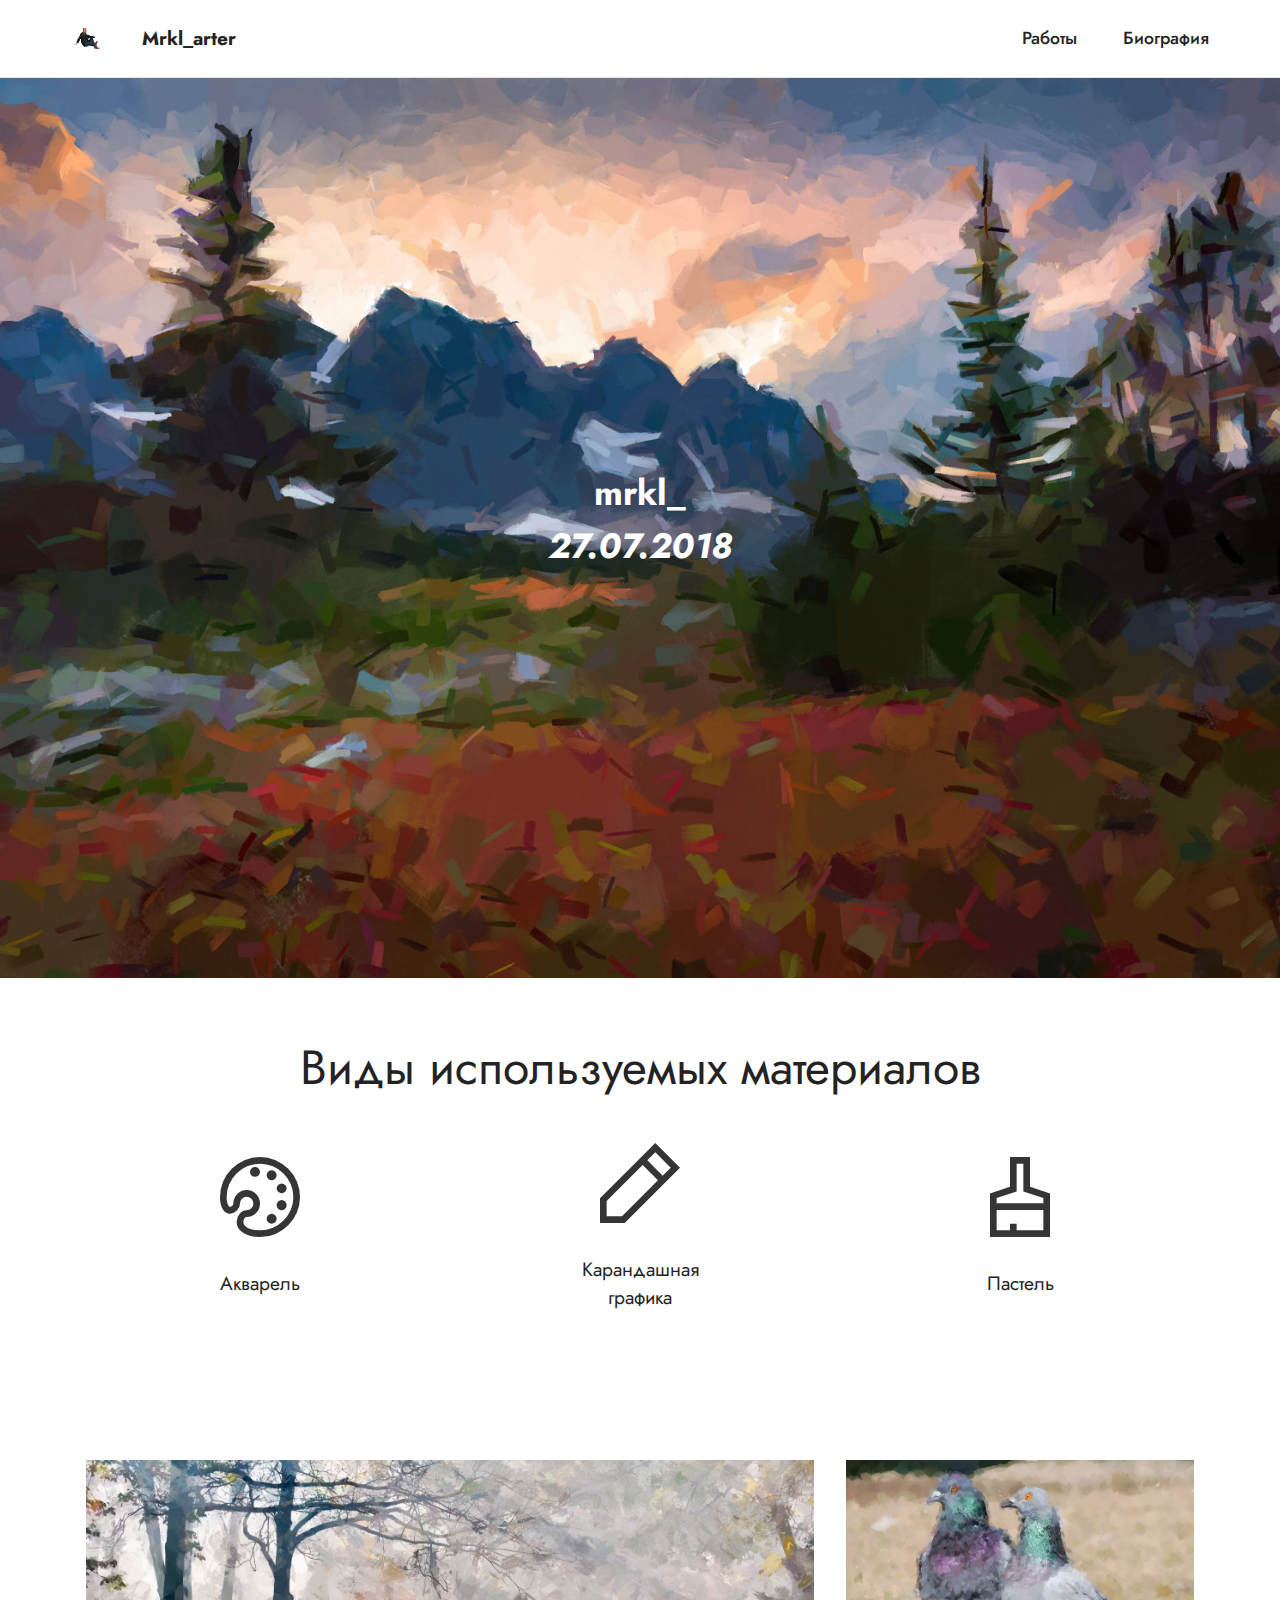
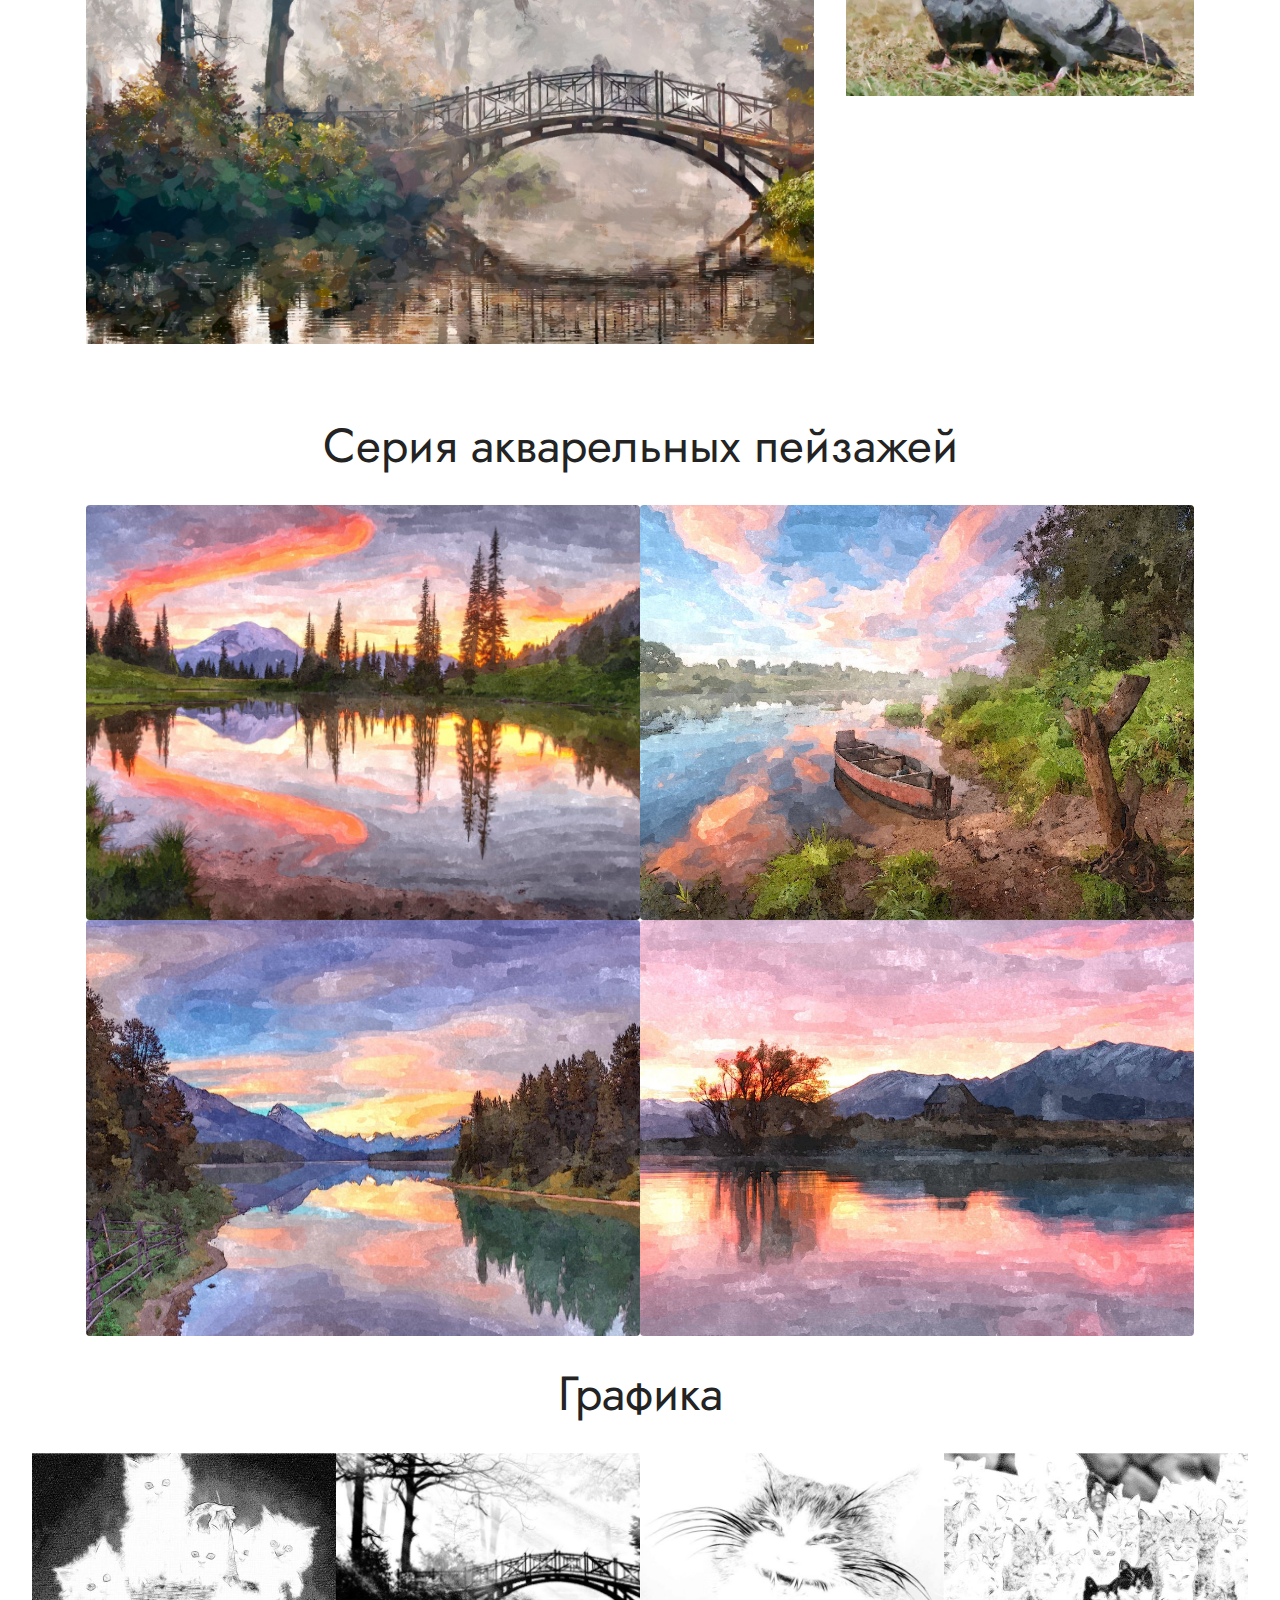
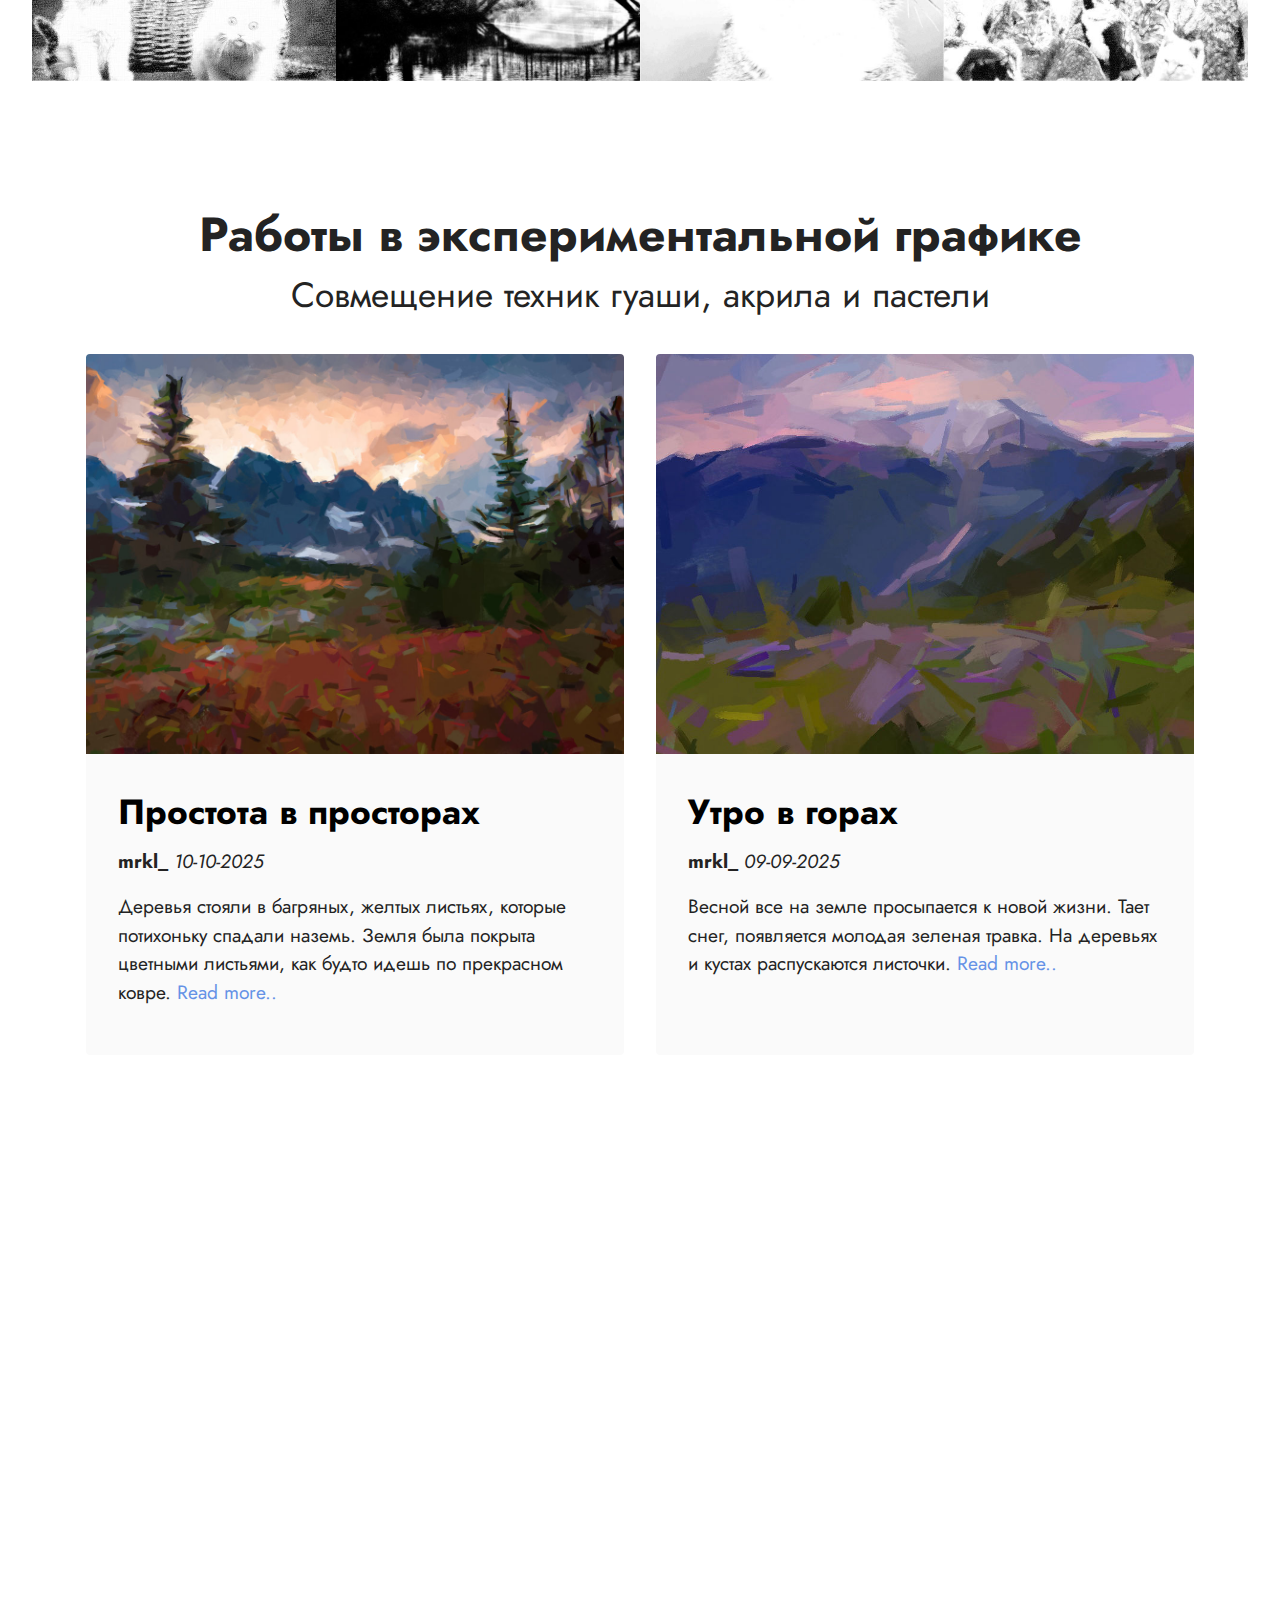
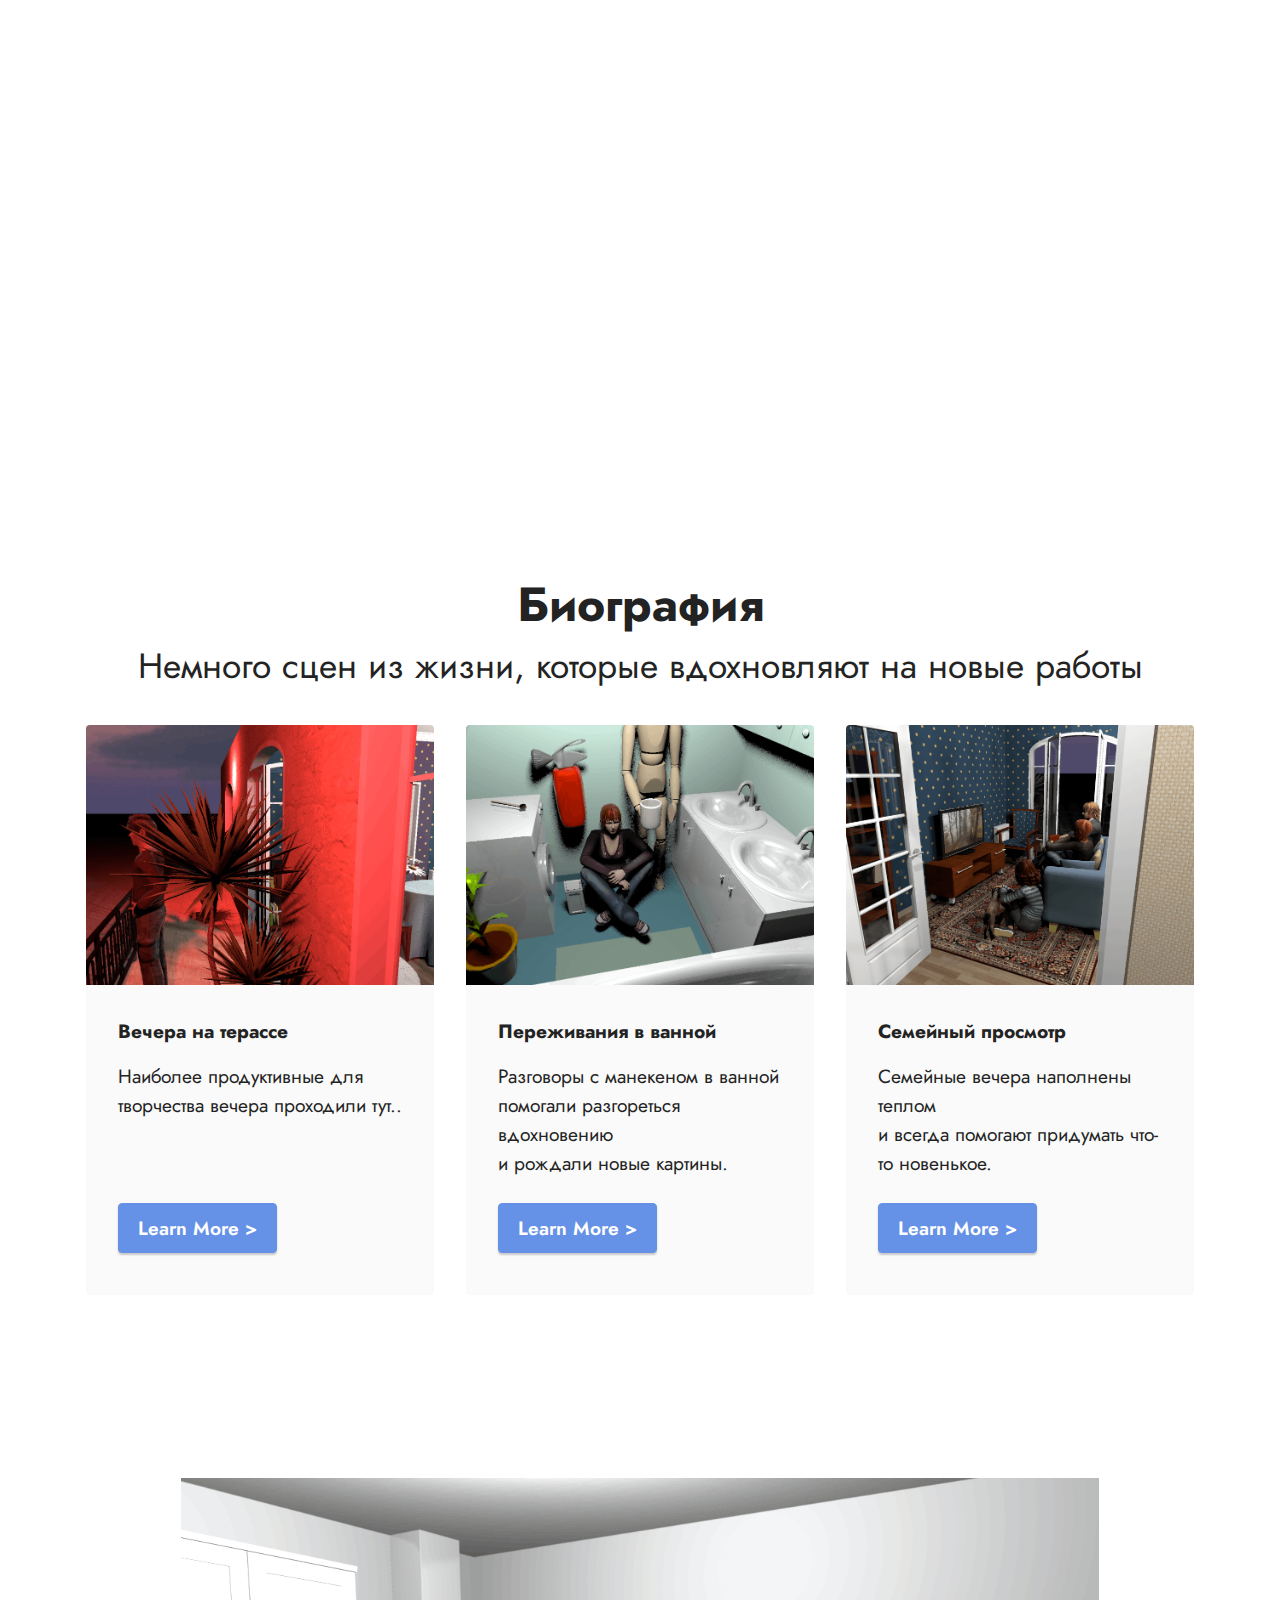
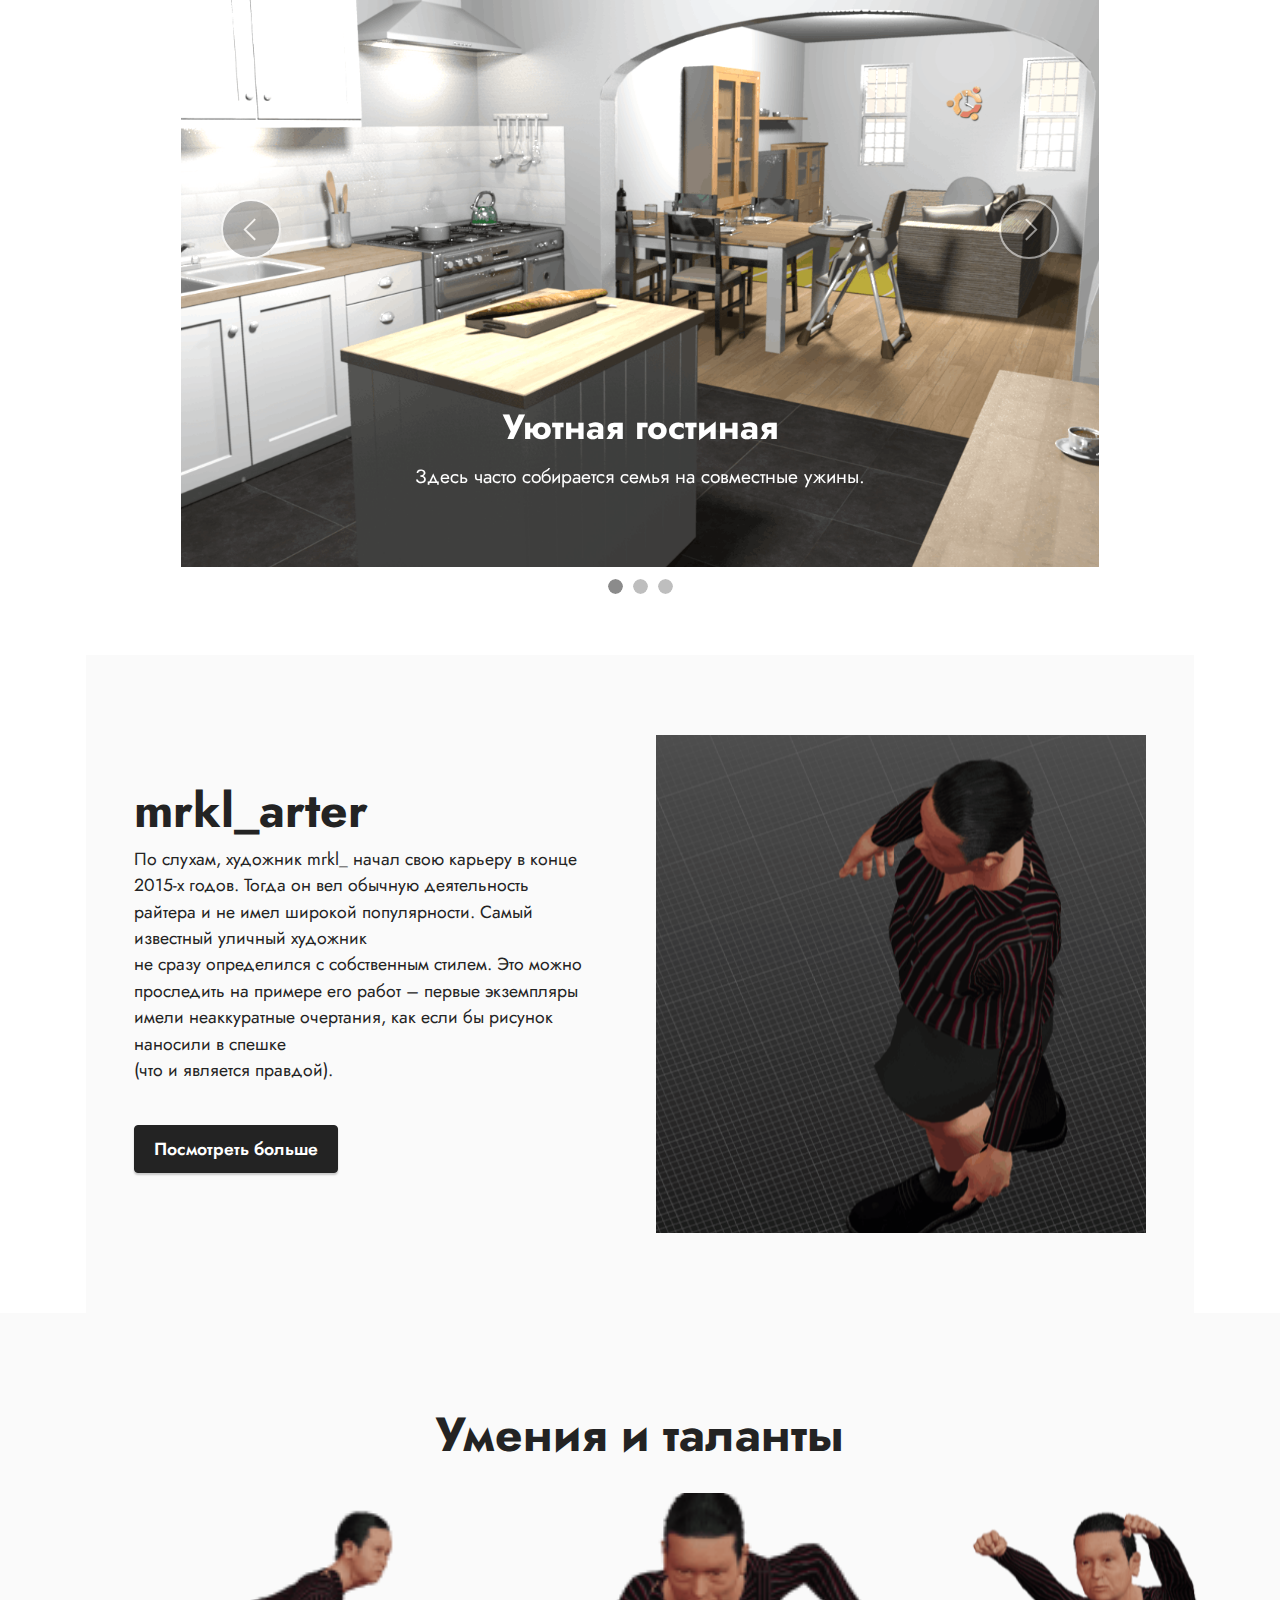
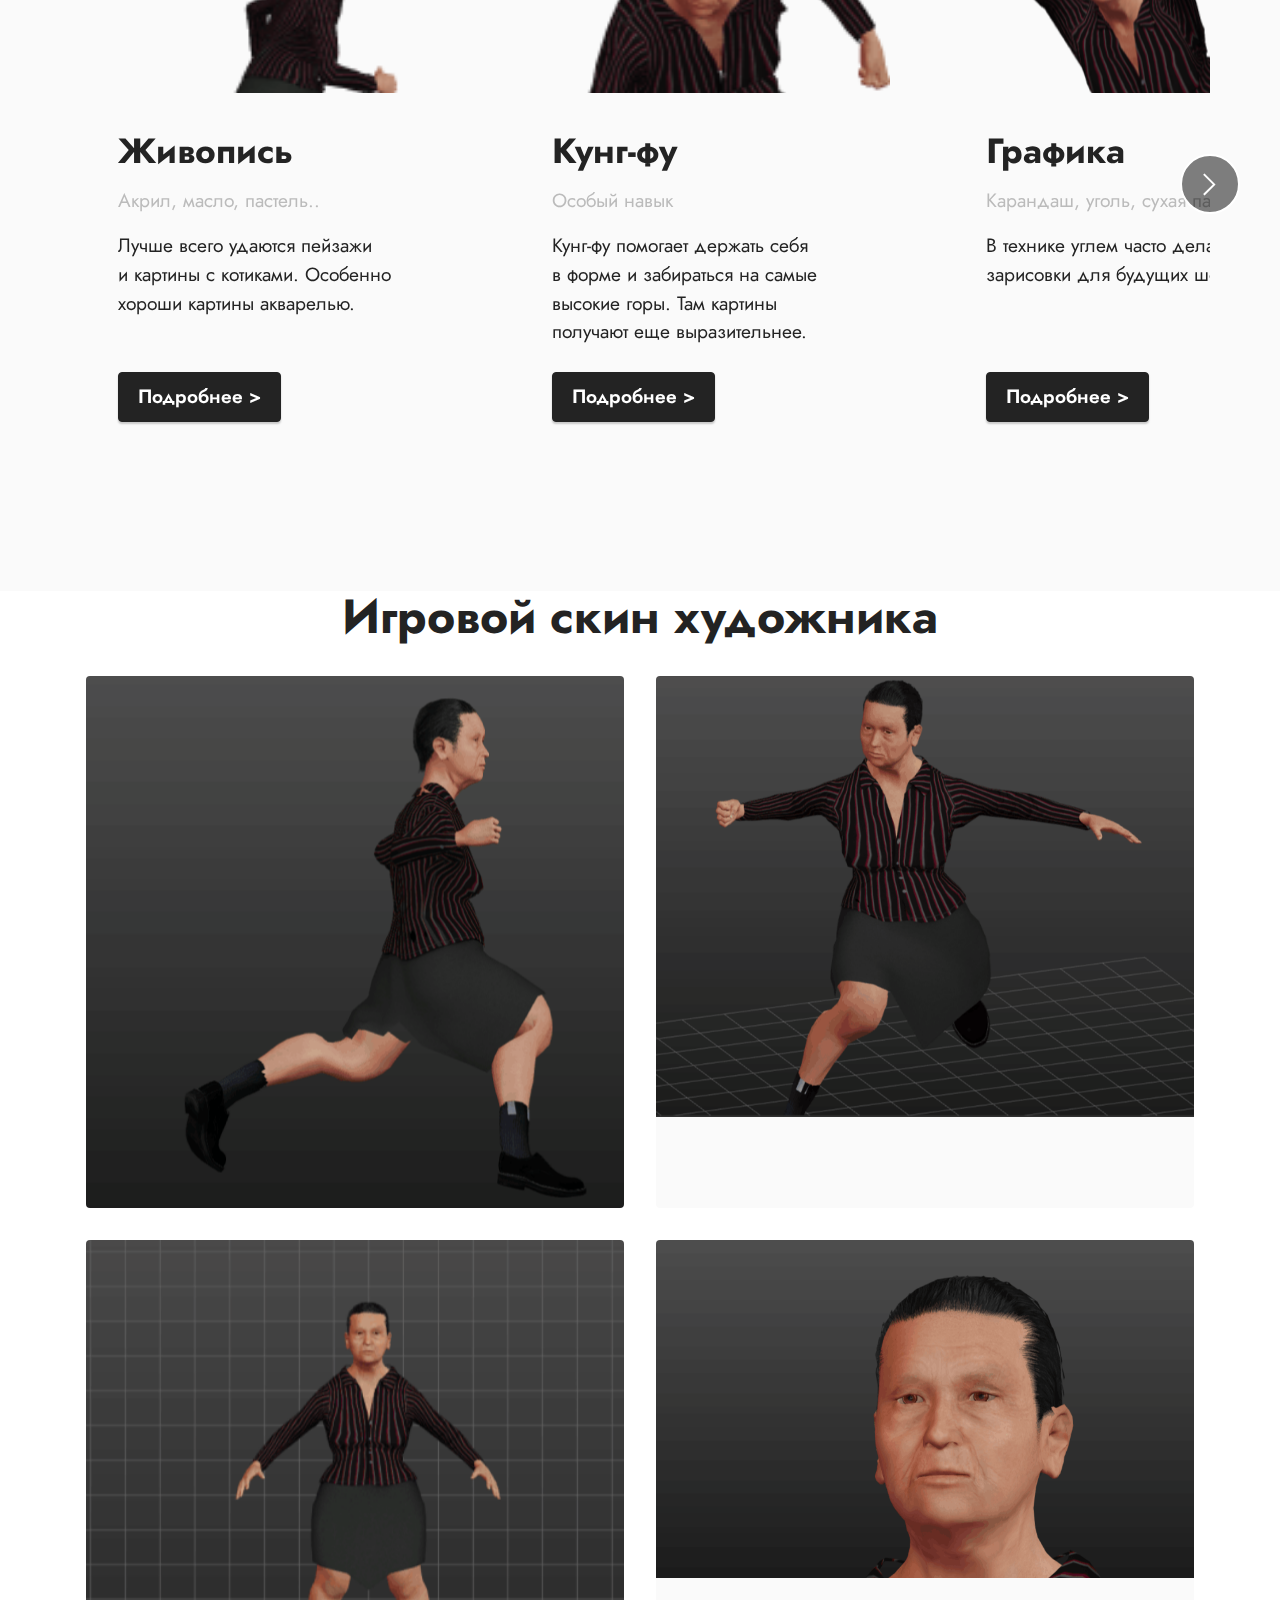
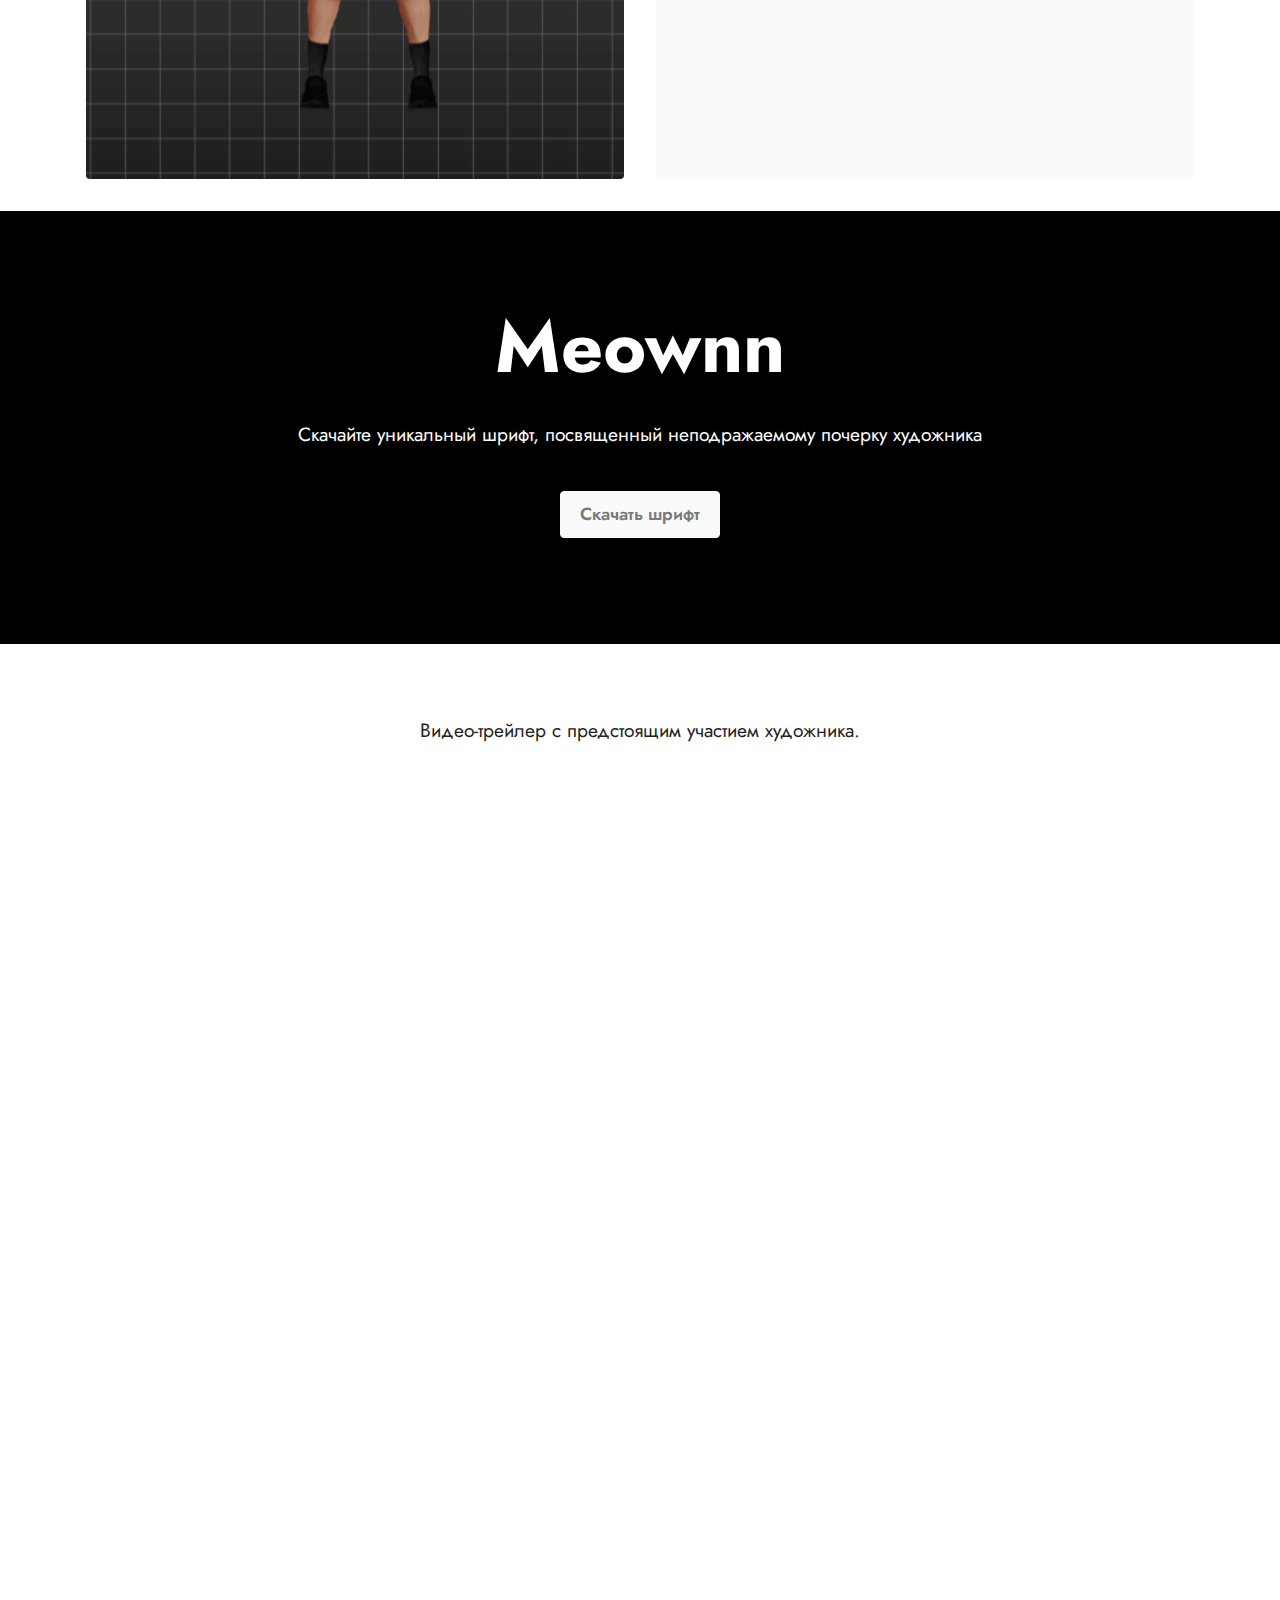
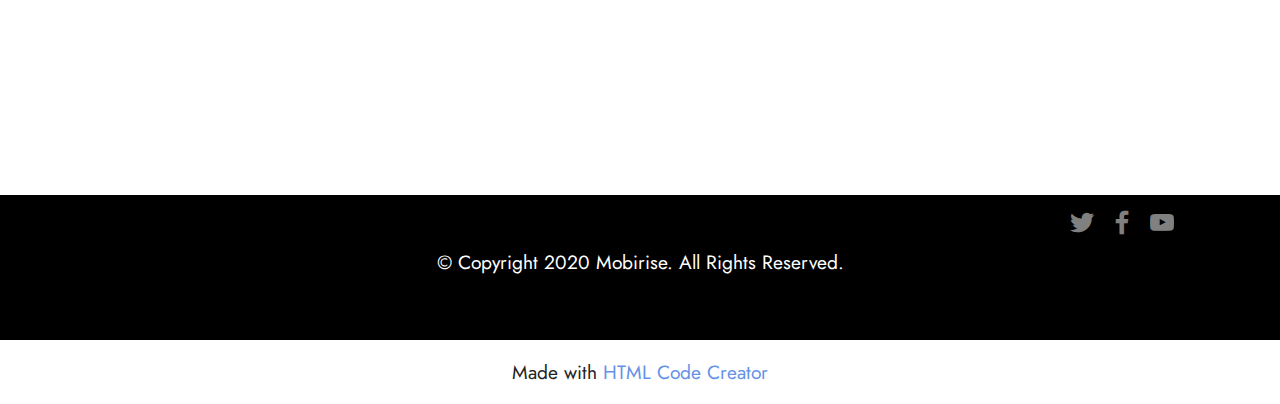
==== commit 6ac4d762: "Add files via upload" ====
--- a/index.html
+++ b/index.html
@@ -220,8 +220,8 @@
         </div>
         <div class="row mbr-gallery mt-4">
             <div class="col-12 col-md-6 col-lg-3 item gallery-image">
-                <div class="item-wrapper" data-toggle="modal" data-bs-toggle="modal" data-target="#tsaLnyTlIp-modal" data-bs-target="#tsaLnyTlIp-modal">
-                    <img class="w-100" src="assets/images/1654386200-6-adonius-club-p-kotiki-i-kotyata-krasivo-foto-6-fotosketcher-694x443.jpg" alt="Mobirise Website Builder" data-slide-to="0" data-bs-slide-to="0" data-target="#lb-tsaLnyTlIp" data-bs-target="#lb-tsaLnyTlIp">
+                <div class="item-wrapper" data-toggle="modal" data-bs-toggle="modal" data-target="#tsbe0N2rrr-modal" data-bs-target="#tsbe0N2rrr-modal">
+                    <img class="w-100" src="assets/images/1654386200-6-adonius-club-p-kotiki-i-kotyata-krasivo-foto-6-fotosketcher-694x443.jpg" alt="Mobirise Website Builder" data-slide-to="0" data-bs-slide-to="0" data-target="#lb-tsbe0N2rrr" data-bs-target="#lb-tsbe0N2rrr">
                     <div class="icon-wrapper">
                         <span class="mobi-mbri mobi-mbri-search mbr-iconfont mbr-iconfont-btn"></span>
                     </div>
@@ -229,8 +229,8 @@
                 
             </div>
             <div class="col-12 col-md-6 col-lg-3 item gallery-image">
-                <div class="item-wrapper" data-toggle="modal" data-bs-toggle="modal" data-target="#tsaLnyTlIp-modal" data-bs-target="#tsaLnyTlIp-modal">
-                    <img class="w-100" src="assets/images/priroda-park-derevya-kusty-rechka-mostik-luchi-romantika-fotosketcher-694x461.jpg" alt="Mobirise Website Builder" data-slide-to="1" data-bs-slide-to="1" data-target="#lb-tsaLnyTlIp" data-bs-target="#lb-tsaLnyTlIp">
+                <div class="item-wrapper" data-toggle="modal" data-bs-toggle="modal" data-target="#tsbe0N2rrr-modal" data-bs-target="#tsbe0N2rrr-modal">
+                    <img class="w-100" src="assets/images/priroda-park-derevya-kusty-rechka-mostik-luchi-romantika-fotosketcher-694x461.jpg" alt="Mobirise Website Builder" data-slide-to="1" data-bs-slide-to="1" data-target="#lb-tsbe0N2rrr" data-bs-target="#lb-tsbe0N2rrr">
                     <div class="icon-wrapper">
                         <span class="mobi-mbri mobi-mbri-search mbr-iconfont mbr-iconfont-btn"></span>
                     </div>
@@ -238,8 +238,8 @@
                 
             </div>
             <div class="col-12 col-md-6 col-lg-3 item gallery-image">
-                <div class="item-wrapper" data-toggle="modal" data-bs-toggle="modal" data-target="#tsaLnyTlIp-modal" data-bs-target="#tsaLnyTlIp-modal">
-                    <img class="w-100" src="assets/images/qpdan-fotosketcher-694x694.jpeg" alt="Mobirise Website Builder" data-slide-to="2" data-bs-slide-to="2" data-target="#lb-tsaLnyTlIp" data-bs-target="#lb-tsaLnyTlIp">
+                <div class="item-wrapper" data-toggle="modal" data-bs-toggle="modal" data-target="#tsbe0N2rrr-modal" data-bs-target="#tsbe0N2rrr-modal">
+                    <img class="w-100" src="assets/images/qpdan-fotosketcher-694x694.jpeg" alt="Mobirise Website Builder" data-slide-to="2" data-bs-slide-to="2" data-target="#lb-tsbe0N2rrr" data-bs-target="#lb-tsbe0N2rrr">
                     <div class="icon-wrapper">
                         <span class="mobi-mbri mobi-mbri-search mbr-iconfont mbr-iconfont-btn"></span>
                     </div>
@@ -247,8 +247,8 @@
                 
             </div>
             <div class="col-12 col-md-6 col-lg-3 item gallery-image">
-                <div class="item-wrapper" data-toggle="modal" data-bs-toggle="modal" data-target="#tsaLnyTlIp-modal" data-bs-target="#tsaLnyTlIp-modal">
-                    <img class="w-100" src="assets/images/v-7d-emjiz0-fotosketcher-694x390.jpg" alt="Mobirise Website Builder" data-slide-to="3" data-bs-slide-to="3" data-target="#lb-tsaLnyTlIp" data-bs-target="#lb-tsaLnyTlIp">
+                <div class="item-wrapper" data-toggle="modal" data-bs-toggle="modal" data-target="#tsbe0N2rrr-modal" data-bs-target="#tsbe0N2rrr-modal">
+                    <img class="w-100" src="assets/images/v-7d-emjiz0-fotosketcher-694x390.jpg" alt="Mobirise Website Builder" data-slide-to="3" data-bs-slide-to="3" data-target="#lb-tsbe0N2rrr" data-bs-target="#lb-tsbe0N2rrr">
                     <div class="icon-wrapper">
                         <span class="mobi-mbri mobi-mbri-search mbr-iconfont mbr-iconfont-btn"></span>
                     </div>
@@ -257,11 +257,11 @@
             </div>
         </div>
 
-        <div class="modal mbr-slider" tabindex="-1" role="dialog" aria-hidden="true" id="tsaLnyTlIp-modal">
+        <div class="modal mbr-slider" tabindex="-1" role="dialog" aria-hidden="true" id="tsbe0N2rrr-modal">
             <div class="modal-dialog" role="document">
                 <div class="modal-content">
                     <div class="modal-body">
-                        <div class="carousel slide" id="lb-tsaLnyTlIp" data-interval="5000" data-bs-interval="5000">
+                        <div class="carousel slide" id="lb-tsbe0N2rrr" data-interval="5000" data-bs-interval="5000">
                             <div class="carousel-inner">
                                 <div class="carousel-item active">
                                     <img class="d-block w-100" src="assets/images/1654386200-6-adonius-club-p-kotiki-i-kotyata-krasivo-foto-6-fotosketcher-694x443.jpg" alt="Mobirise Website Builder">
@@ -277,18 +277,18 @@
                                 </div>
                             </div>
                             <ol class="carousel-indicators">
-                                <li data-slide-to="0" data-bs-slide-to="0" class="active" data-target="#lb-tsaLnyTlIp" data-bs-target="#lb-tsaLnyTlIp"></li>
-                                <li data-slide-to="1" data-bs-slide-to="1" data-target="#lb-tsaLnyTlIp" data-bs-target="#lb-tsaLnyTlIp"></li>
-                                <li data-slide-to="2" data-bs-slide-to="2" data-target="#lb-tsaLnyTlIp" data-bs-target="#lb-tsaLnyTlIp"></li>
-                                <li data-slide-to="3" data-bs-slide-to="3" data-target="#lb-tsaLnyTlIp" data-bs-target="#lb-tsaLnyTlIp"></li>
+                                <li data-slide-to="0" data-bs-slide-to="0" class="active" data-target="#lb-tsbe0N2rrr" data-bs-target="#lb-tsbe0N2rrr"></li>
+                                <li data-slide-to="1" data-bs-slide-to="1" data-target="#lb-tsbe0N2rrr" data-bs-target="#lb-tsbe0N2rrr"></li>
+                                <li data-slide-to="2" data-bs-slide-to="2" data-target="#lb-tsbe0N2rrr" data-bs-target="#lb-tsbe0N2rrr"></li>
+                                <li data-slide-to="3" data-bs-slide-to="3" data-target="#lb-tsbe0N2rrr" data-bs-target="#lb-tsbe0N2rrr"></li>
                             </ol>
                             <a role="button" href="" class="close" data-dismiss="modal" data-bs-dismiss="modal" aria-label="Close">
                             </a>
-                            <a class="carousel-control-prev carousel-control" role="button" data-slide="prev" data-bs-slide="prev" href="#lb-tsaLnyTlIp">
+                            <a class="carousel-control-prev carousel-control" role="button" data-slide="prev" data-bs-slide="prev" href="#lb-tsbe0N2rrr">
                                 <span class="mobi-mbri mobi-mbri-arrow-prev" aria-hidden="true"></span>
                                 <span class="sr-only visually-hidden">Previous</span>
                             </a>
-                            <a class="carousel-control-next carousel-control" role="button" data-slide="next" data-bs-slide="next" href="#lb-tsaLnyTlIp">
+                            <a class="carousel-control-next carousel-control" role="button" data-slide="next" data-bs-slide="next" href="#lb-tsbe0N2rrr">
                                 <span class="mobi-mbri mobi-mbri-arrow-next" aria-hidden="true"></span>
                                 <span class="sr-only visually-hidden">Next</span>
                             </a>
@@ -452,12 +452,12 @@
     <div class="container">
         <div class="row justify-content-center">
             <div class="col-12 col-md-10">
-                <div class="carousel slide" id="tsaLnB1pDS" data-interval="5000" data-bs-interval="5000">
+                <div class="carousel slide" id="tsbe0OMtm3" data-interval="5000" data-bs-interval="5000">
                     
                     <ol class="carousel-indicators">
-                        <li data-slide-to="0" data-bs-slide-to="0" class="active" data-target="#tsaLnB1pDS" data-bs-target="#tsaLnB1pDS"></li>
-                        <li data-slide-to="1" data-bs-slide-to="1" data-target="#tsaLnB1pDS" data-bs-target="#tsaLnB1pDS"></li>
-                        <li data-slide-to="2" data-bs-slide-to="2" data-target="#tsaLnB1pDS" data-bs-target="#tsaLnB1pDS"></li>
+                        <li data-slide-to="0" data-bs-slide-to="0" class="active" data-target="#tsbe0OMtm3" data-bs-target="#tsbe0OMtm3"></li>
+                        <li data-slide-to="1" data-bs-slide-to="1" data-target="#tsbe0OMtm3" data-bs-target="#tsbe0OMtm3"></li>
+                        <li data-slide-to="2" data-bs-slide-to="2" data-target="#tsbe0OMtm3" data-bs-target="#tsbe0OMtm3"></li>
                     </ol>
                     <div class="carousel-inner">
                         <div class="carousel-item slider-image item active">
@@ -493,40 +493,14 @@
                             </div>
                         </div>
                     </div>
-                    <a class="carousel-control carousel-control-prev" role="button" data-slide="prev" data-bs-slide="prev" href="#tsaLnB1pDS">
+                    <a class="carousel-control carousel-control-prev" role="button" data-slide="prev" data-bs-slide="prev" href="#tsbe0OMtm3">
                         <span class="mobi-mbri mobi-mbri-arrow-prev" aria-hidden="true"></span>
                         <span class="sr-only visually-hidden">Previous</span>
                     </a>
-                    <a class="carousel-control carousel-control-next" role="button" data-slide="next" data-bs-slide="next" href="#tsaLnB1pDS">
+                    <a class="carousel-control carousel-control-next" role="button" data-slide="next" data-bs-slide="next" href="#tsbe0OMtm3">
                         <span class="mobi-mbri mobi-mbri-arrow-next" aria-hidden="true"></span>
                         <span class="sr-only visually-hidden">Next</span>
                     </a>
-                </div>
-            </div>
-        </div>
-    </div>
-</section>
-
-<section data-bs-version="5.1" class="image4 cid-tsaJclSIAN" id="image4-1k">
-    
-
-    
-    
-
-    <div class="container">
-        <div class="row">
-            <div class="col-12 col-lg-6">
-                <div class="image-wrapper">
-                    <img src="assets/images/5-1256x942.png" alt="Mobirise Website Builder">
-                    <p class="mbr-text mbr-fonts-style mt-2 align-center display-4">
-                        Обеденные посиделки</p>
-                </div>
-            </div>
-            <div class="col-12 col-lg-6">
-                <div class="image-wrapper">
-                    <img src="assets/images/5-1256x942.png" alt="Mobirise Website Builder">
-                    <p class="mbr-text mbr-fonts-style mt-2 align-center display-4">
-                        Утренние процедуры</p>
                 </div>
             </div>
         </div>
@@ -796,7 +770,7 @@
             </div>
         </div>
     </div>
-</section><section class="display-7" style="padding: 0;align-items: center;justify-content: center;flex-wrap: wrap;    align-content: center;display: flex;position: relative;height: 4rem;"><a href="https://mobiri.se/2915401" style="flex: 1 1;height: 4rem;position: absolute;width: 100%;z-index: 1;"><img alt="" style="height: 4rem;" src="[data-uri]"></a><p style="margin: 0;text-align: center;" class="display-7">Made with &#8204;</p><a style="z-index:1" href="https://mobirise.com/offline-website-builder.html">Offline Website Builder</a></section><script src="assets/bootstrap/js/bootstrap.bundle.min.js"></script>  <script src="assets/parallax/jarallax.js"></script>  <script src="assets/smoothscroll/smooth-scroll.js"></script>  <script src="assets/ytplayer/index.js"></script>  <script src="assets/dropdown/js/navbar-dropdown.js"></script>  <script src="assets/countdown/countdown.js"></script>  <script src="assets/embla/embla.min.js"></script>  <script src="assets/embla/script.js"></script>  <script src="assets/playervimeo/vimeo_player.js"></script>  <script src="assets/theme/js/script.js"></script>  
+</section><section class="display-7" style="padding: 0;align-items: center;justify-content: center;flex-wrap: wrap;    align-content: center;display: flex;position: relative;height: 4rem;"><a href="https://mobiri.se/2915401" style="flex: 1 1;height: 4rem;position: absolute;width: 100%;z-index: 1;"><img alt="" style="height: 4rem;" src="[data-uri]"></a><p style="margin: 0;text-align: center;" class="display-7">Made with  &#8204;</p><a style="z-index:1" href="https://mobirise.com/builder/html-code-generator.html">HTML Code Creator</a></section><script src="assets/bootstrap/js/bootstrap.bundle.min.js"></script>  <script src="assets/parallax/jarallax.js"></script>  <script src="assets/smoothscroll/smooth-scroll.js"></script>  <script src="assets/ytplayer/index.js"></script>  <script src="assets/dropdown/js/navbar-dropdown.js"></script>  <script src="assets/countdown/countdown.js"></script>  <script src="assets/embla/embla.min.js"></script>  <script src="assets/embla/script.js"></script>  <script src="assets/playervimeo/vimeo_player.js"></script>  <script src="assets/theme/js/script.js"></script>  
   
   
 </body>
--- a/assets/mobirise/css/mbr-additional.css
+++ b/assets/mobirise/css/mbr-additional.css
@@ -1759,36 +1759,8 @@
     display: none !important;
   }
 }
-.cid-tsaJclSIAN {
-  padding-top: 6rem;
-  padding-bottom: 6rem;
-  background-color: #ffffff;
-}
-.cid-tsaJclSIAN .mbr-fallback-image.disabled {
-  display: none;
-}
-.cid-tsaJclSIAN .mbr-fallback-image {
-  display: block;
-  background-size: cover;
-  background-position: center center;
-  width: 100%;
-  height: 100%;
-  position: absolute;
-  top: 0;
-}
-@media (max-width: 991px) {
-  .cid-tsaJclSIAN .image-wrapper {
-    margin-bottom: 1rem;
-  }
-}
-.cid-tsaJclSIAN .row {
-  flex-direction: row-reverse;
-}
-.cid-tsaJclSIAN img {
-  width: 100%;
-}
 .cid-tsaJrT8JeZ {
-  padding-top: 6rem;
+  padding-top: 2rem;
   padding-bottom: 0rem;
   background-color: #ffffff;
 }
--- a/assets/mobirise/css/mbr-additional.css
+++ b/assets/mobirise/css/mbr-additional.css
@@ -1759,36 +1759,8 @@
     display: none !important;
   }
 }
-.cid-tsaJclSIAN {
-  padding-top: 6rem;
-  padding-bottom: 6rem;
-  background-color: #ffffff;
-}
-.cid-tsaJclSIAN .mbr-fallback-image.disabled {
-  display: none;
-}
-.cid-tsaJclSIAN .mbr-fallback-image {
-  display: block;
-  background-size: cover;
-  background-position: center center;
-  width: 100%;
-  height: 100%;
-  position: absolute;
-  top: 0;
-}
-@media (max-width: 991px) {
-  .cid-tsaJclSIAN .image-wrapper {
-    margin-bottom: 1rem;
-  }
-}
-.cid-tsaJclSIAN .row {
-  flex-direction: row-reverse;
-}
-.cid-tsaJclSIAN img {
-  width: 100%;
-}
 .cid-tsaJrT8JeZ {
-  padding-top: 6rem;
+  padding-top: 2rem;
   padding-bottom: 0rem;
   background-color: #ffffff;
 }
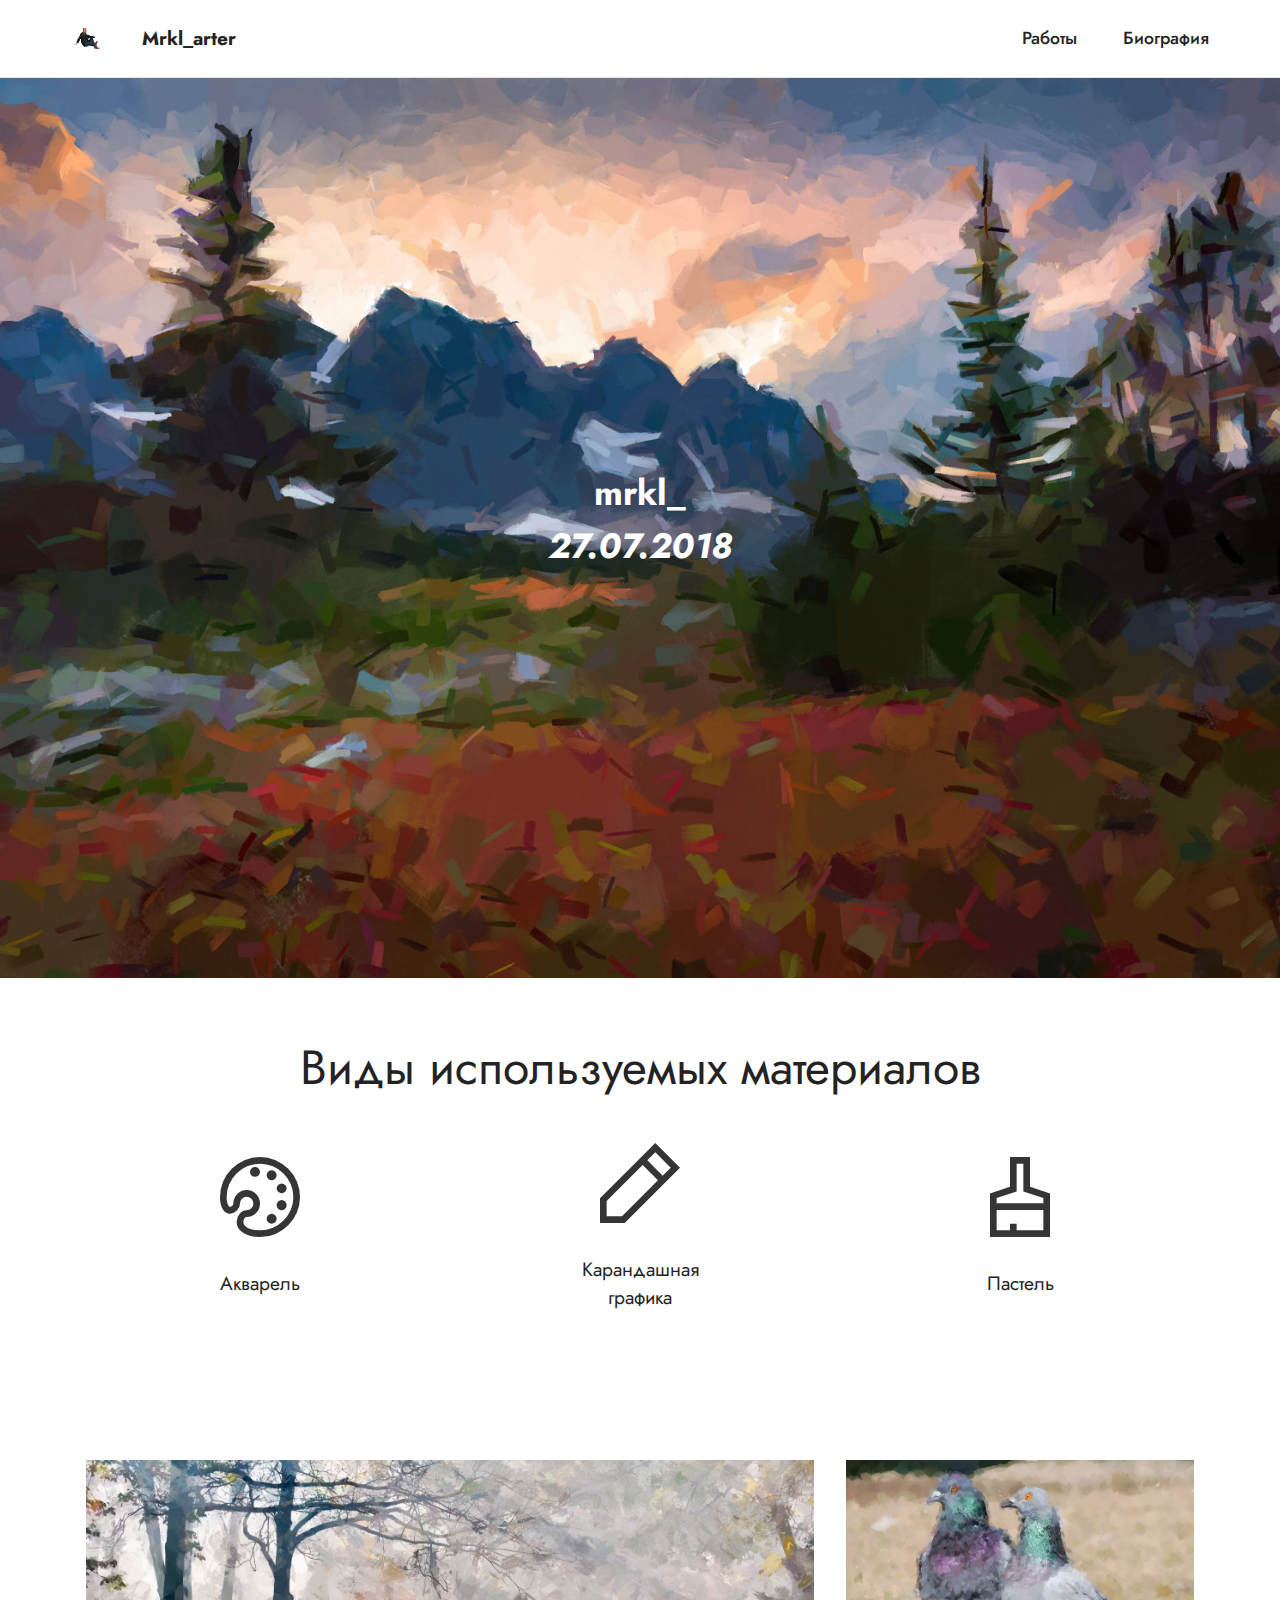
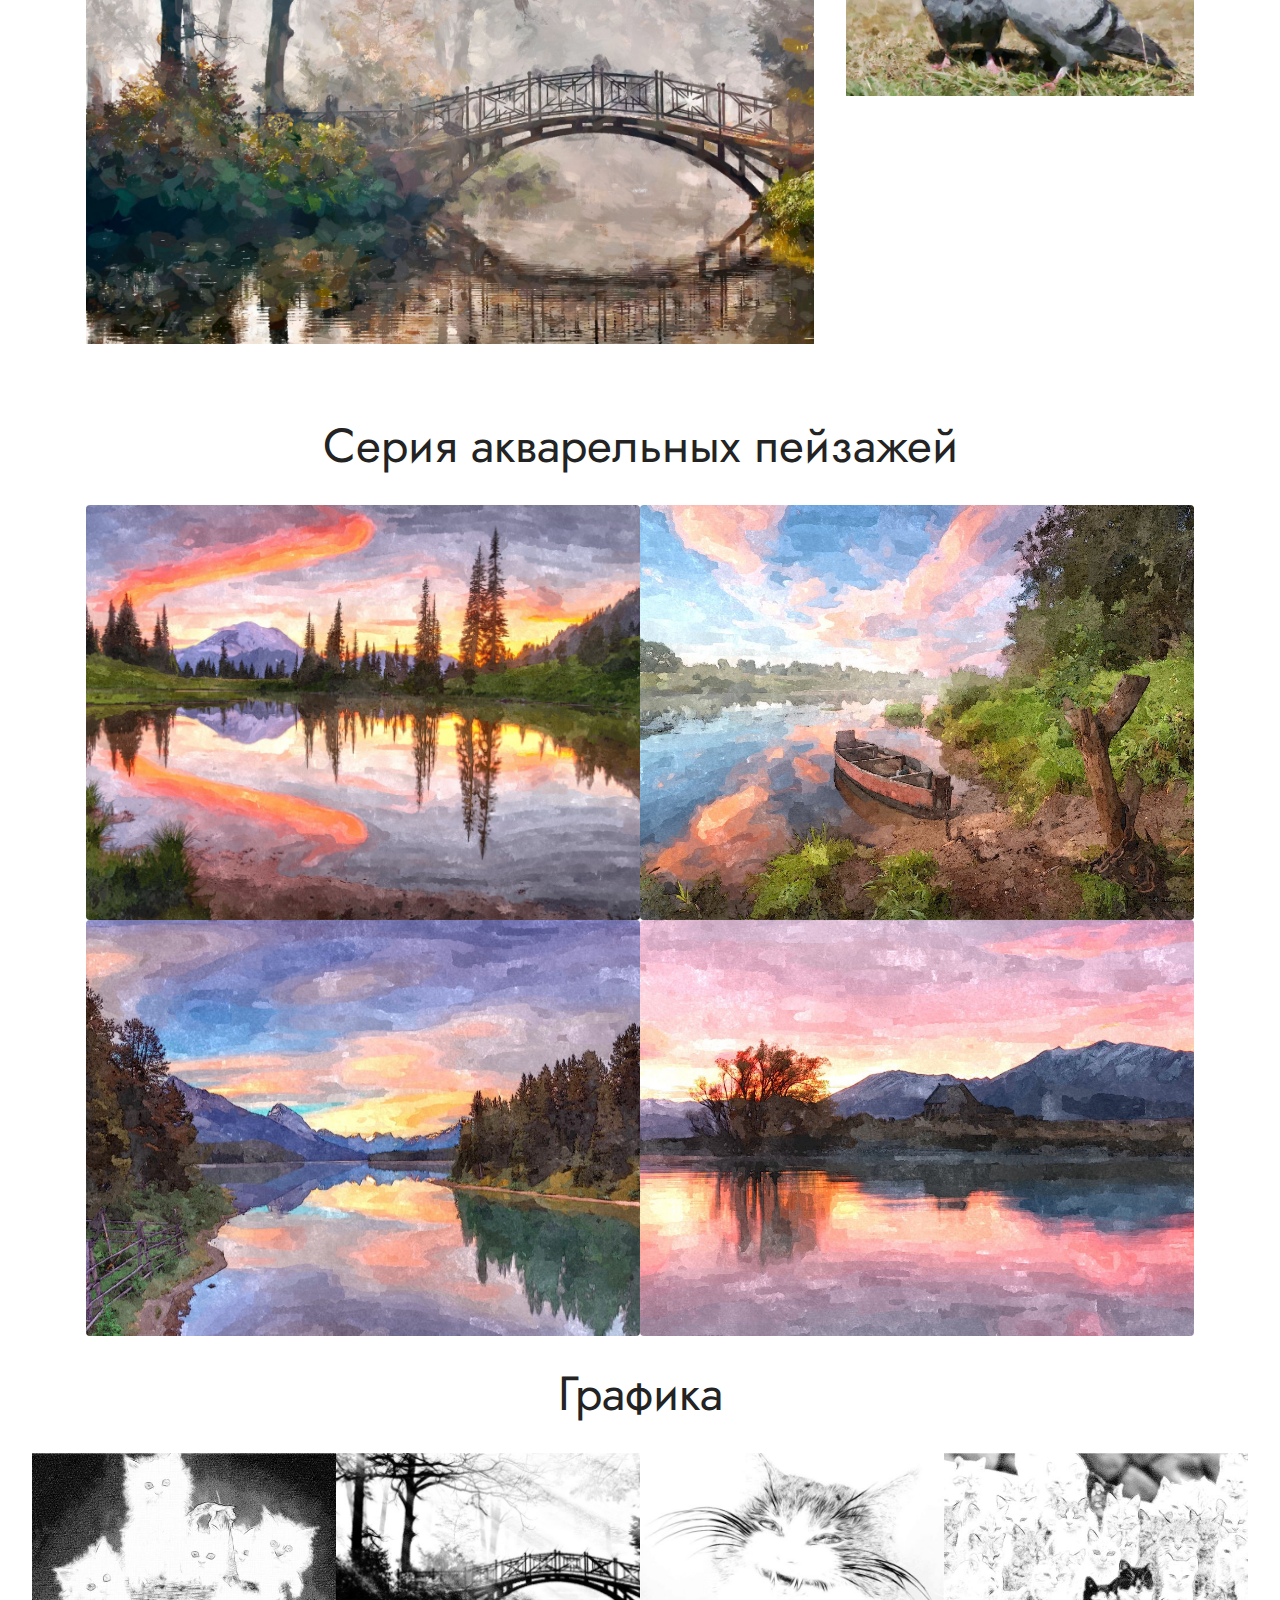
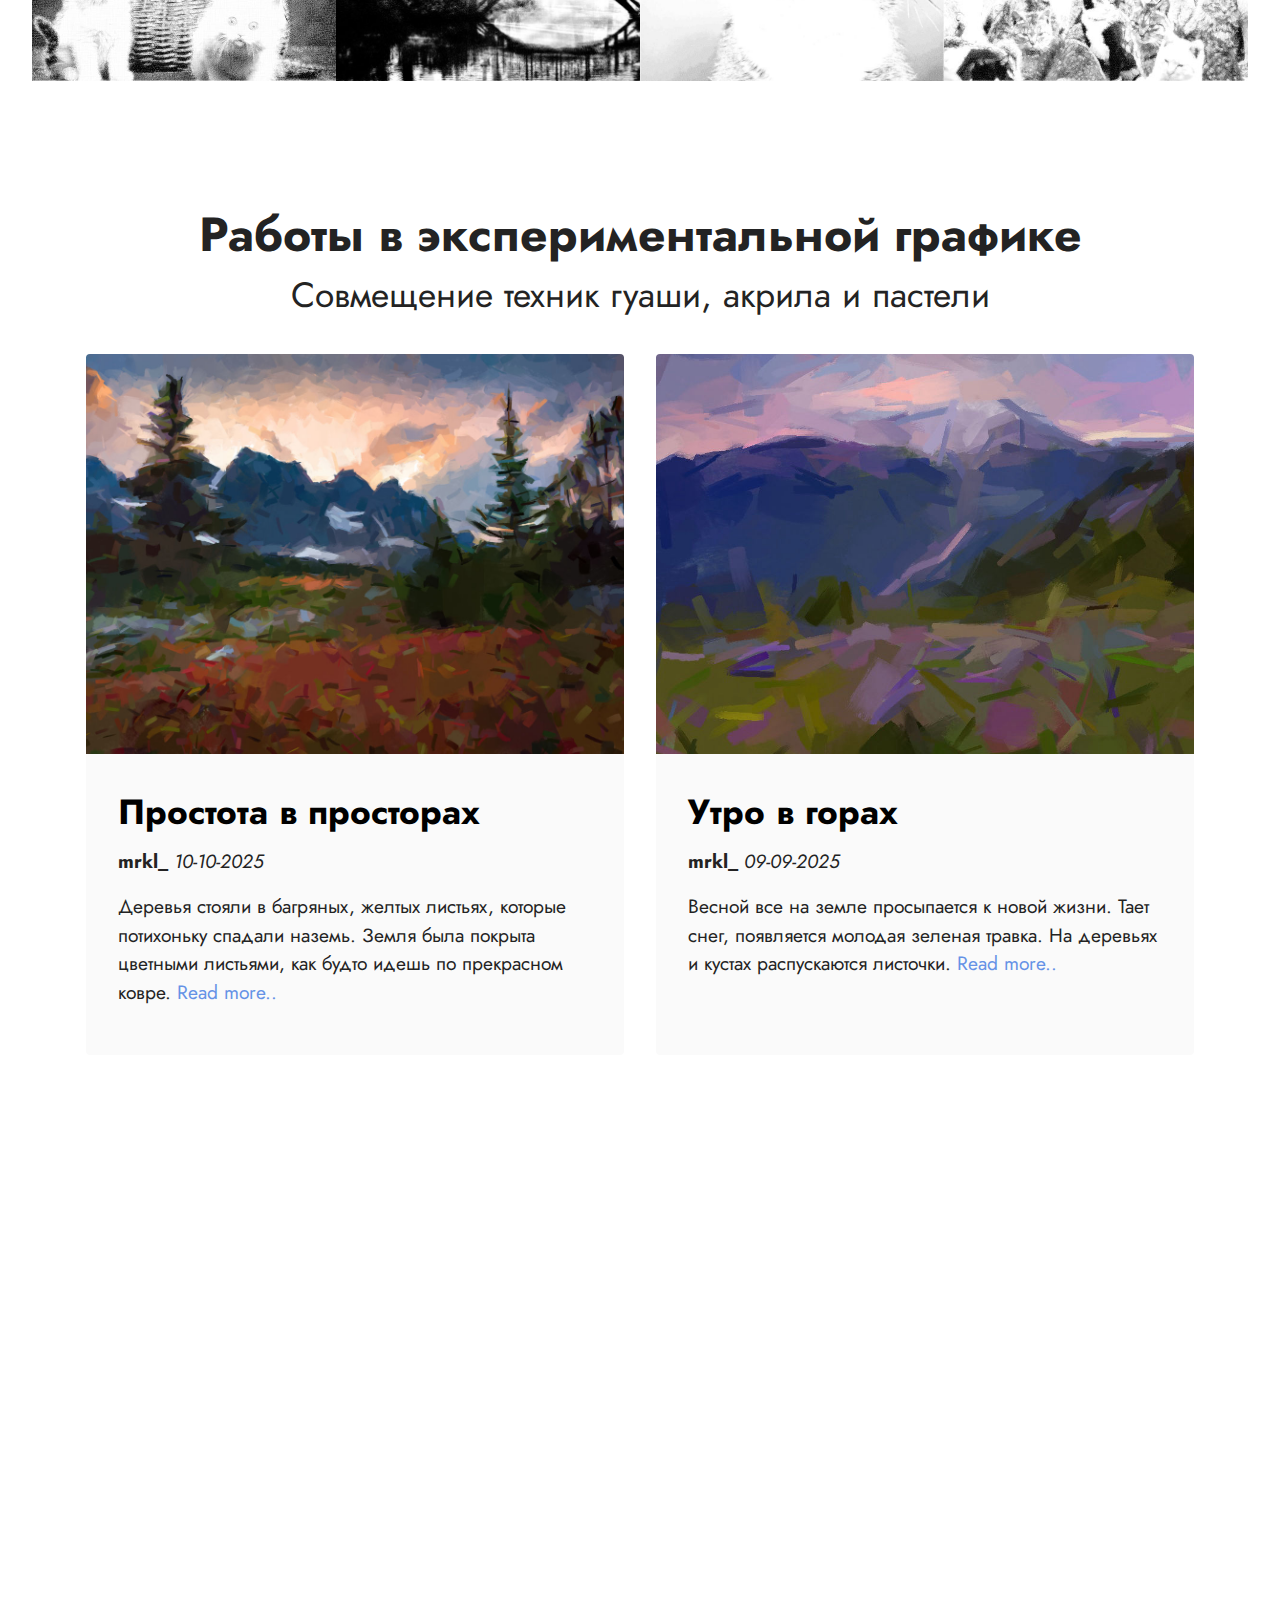
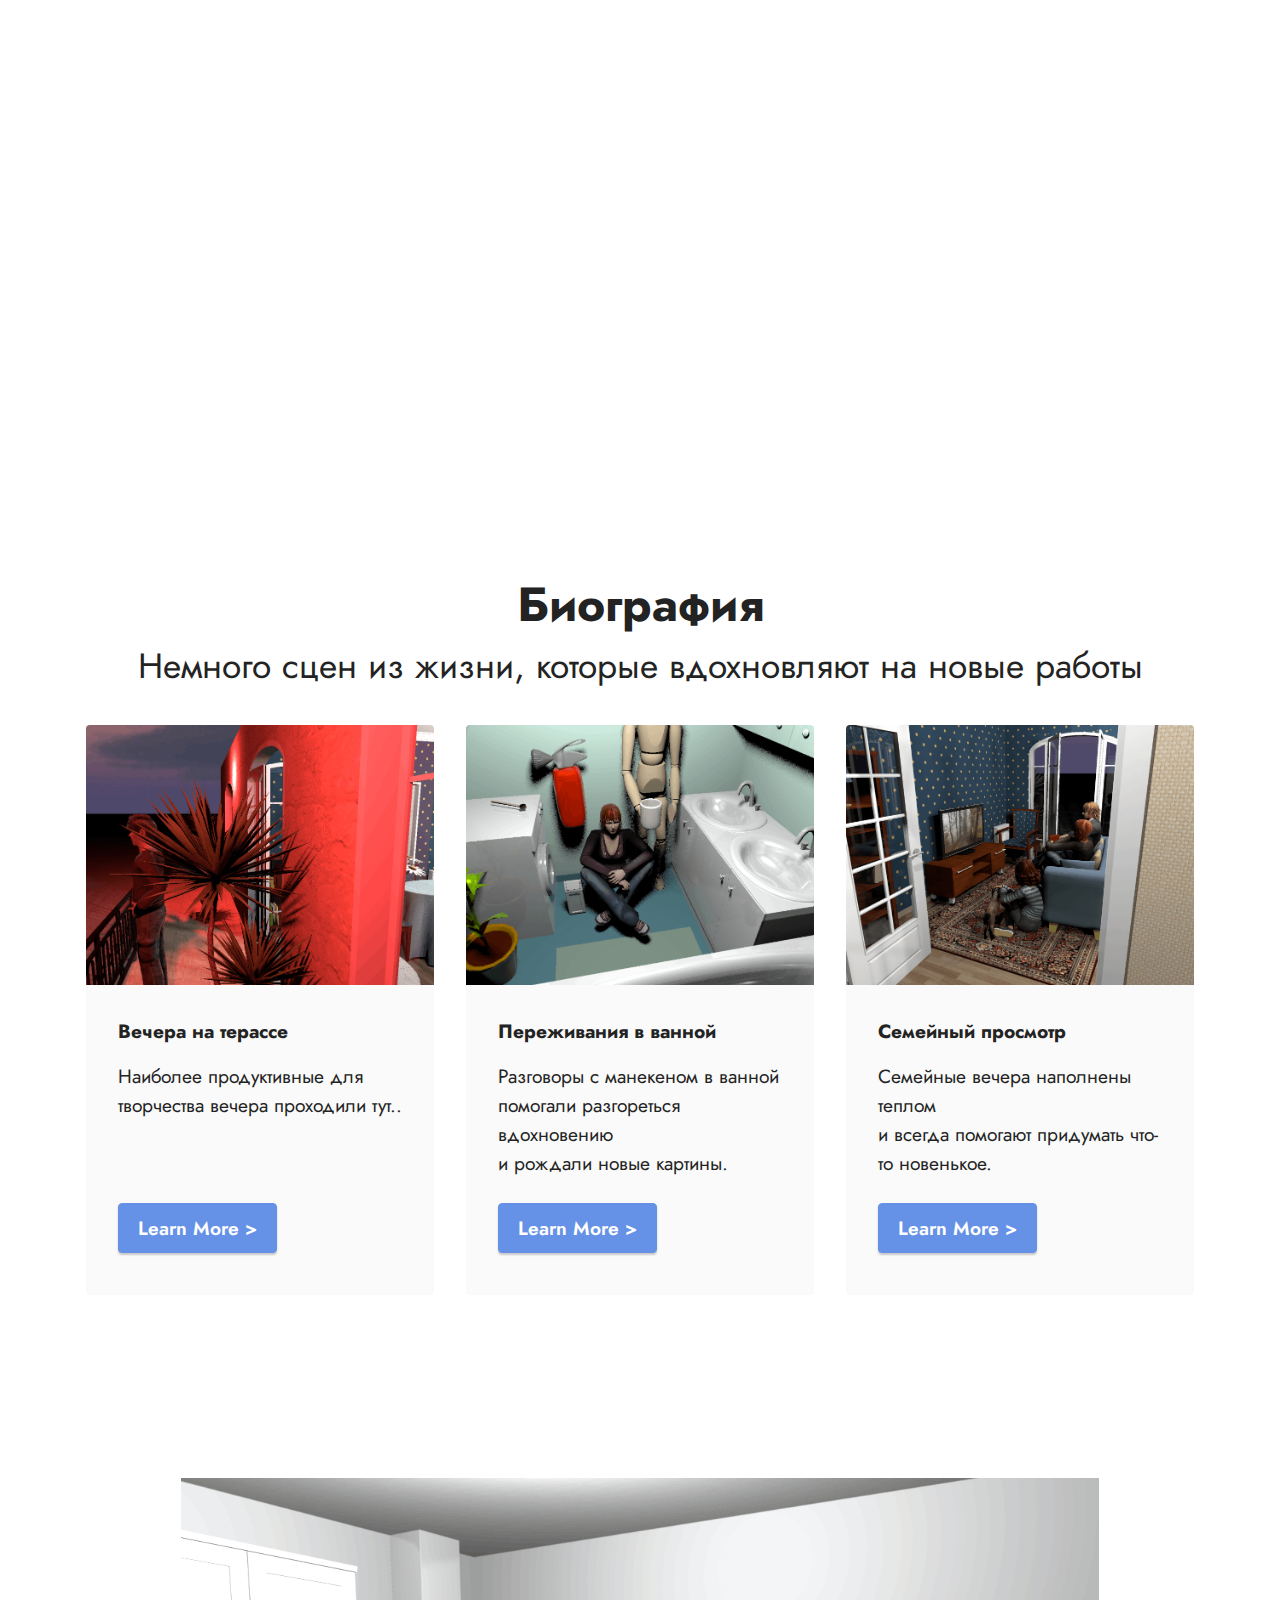
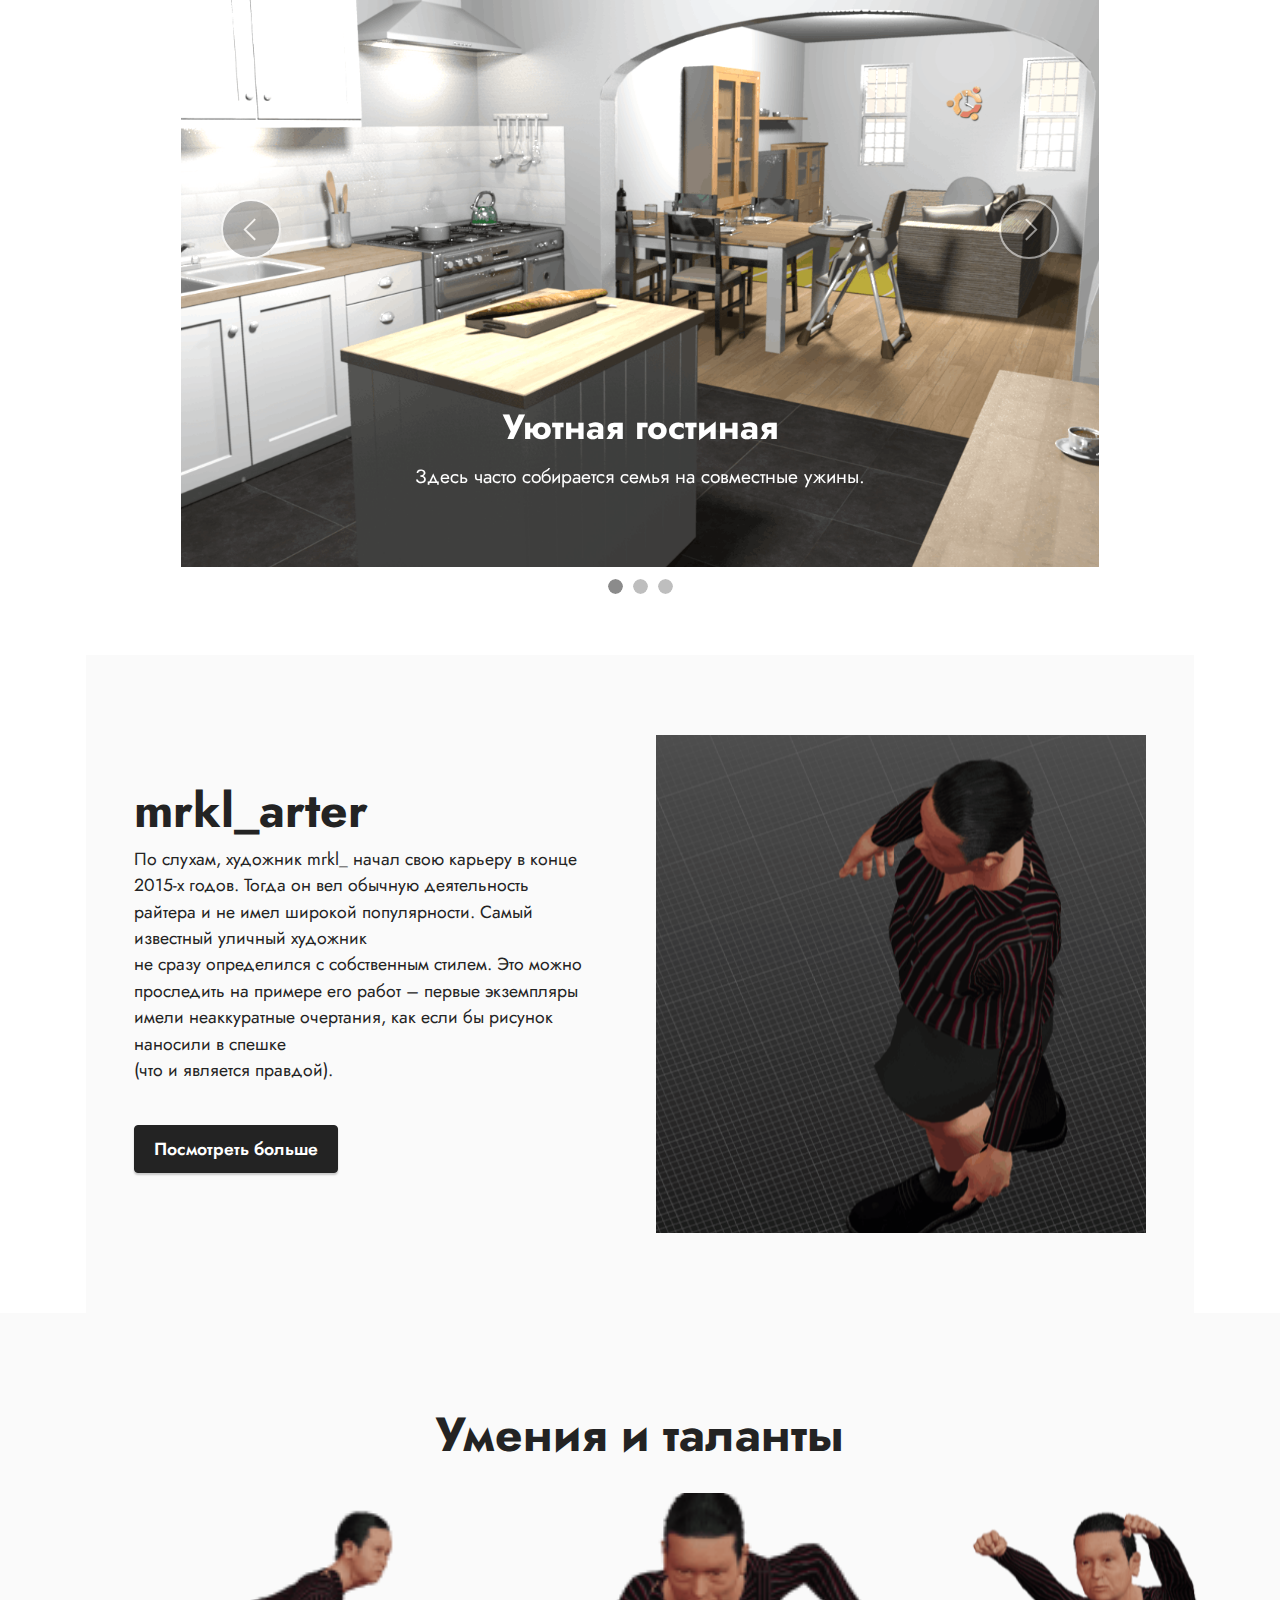
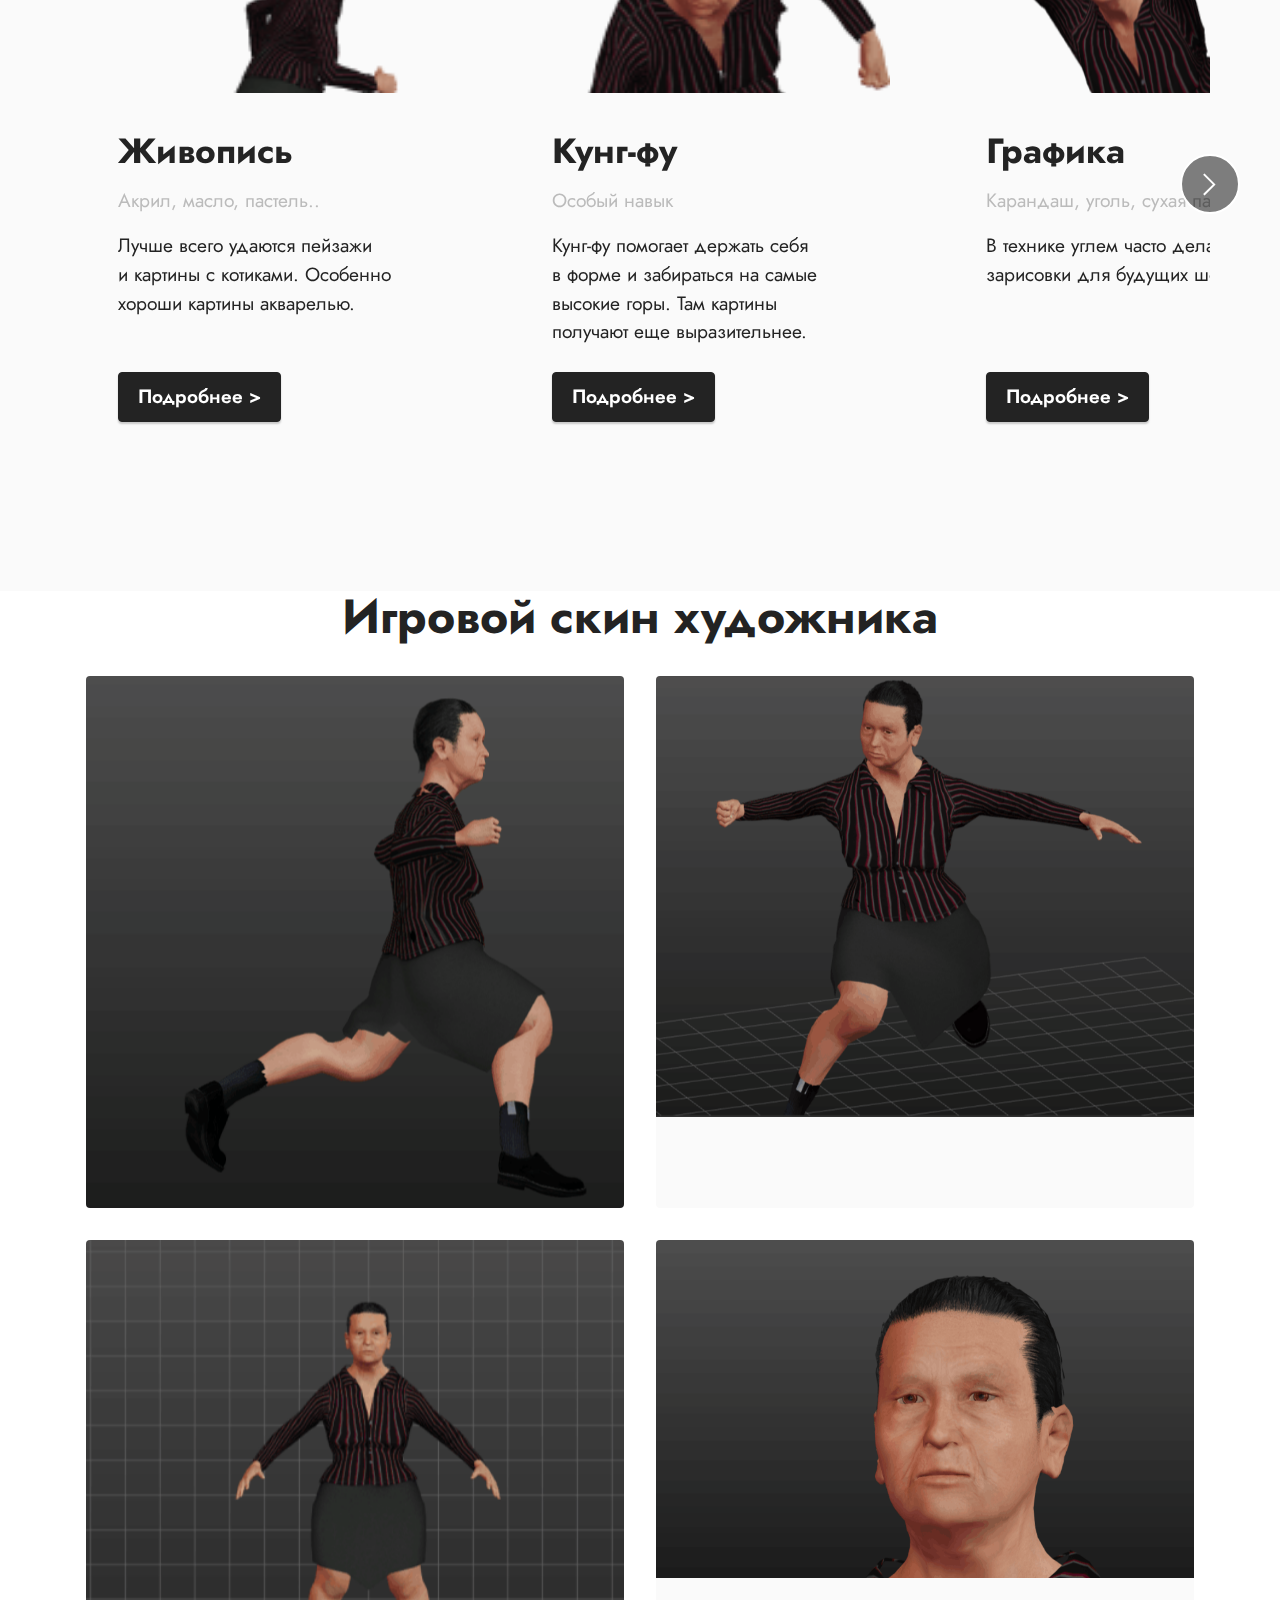
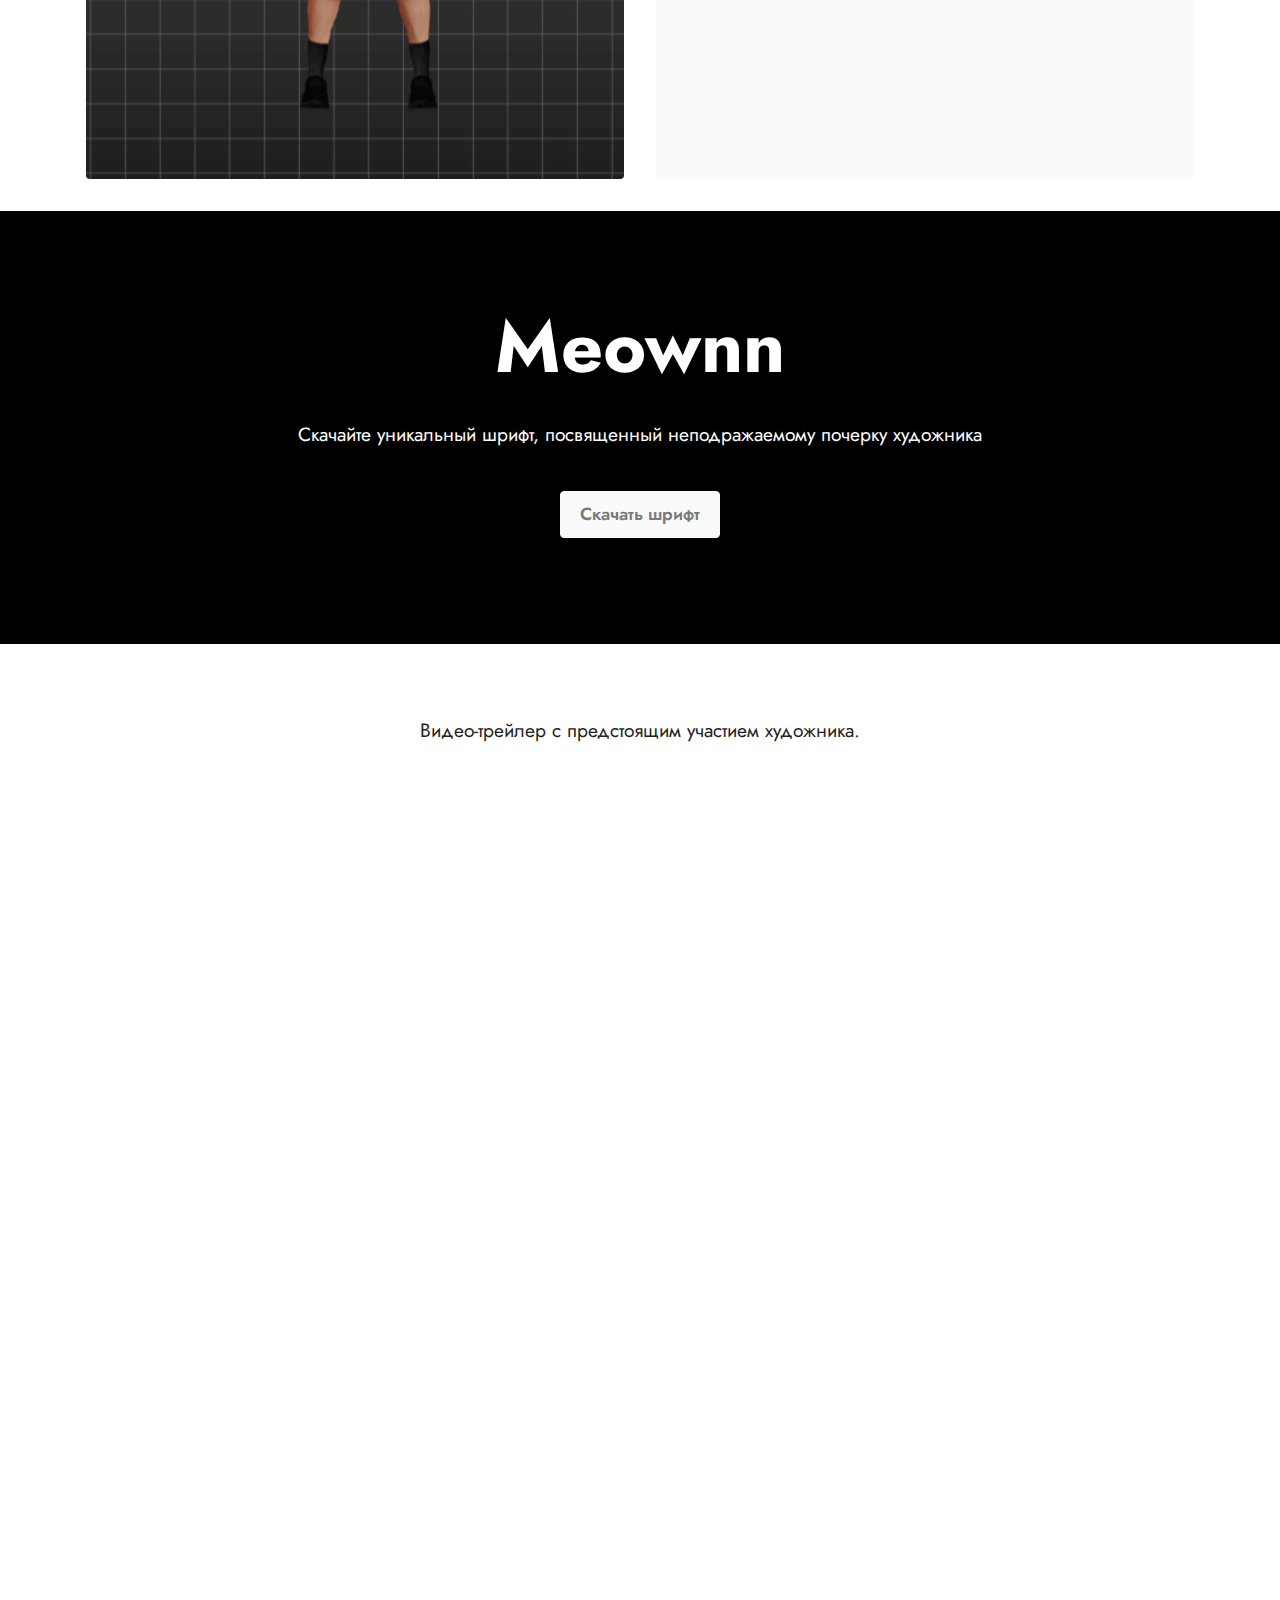
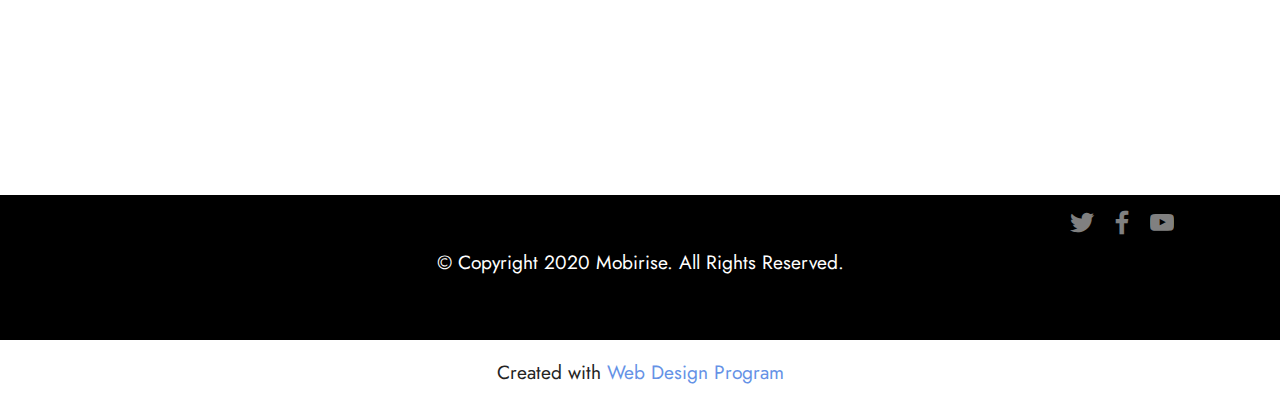
==== commit e8b1f3d7: "Add files via upload" ====
--- a/index.html
+++ b/index.html
@@ -220,8 +220,8 @@
         </div>
         <div class="row mbr-gallery mt-4">
             <div class="col-12 col-md-6 col-lg-3 item gallery-image">
-                <div class="item-wrapper" data-toggle="modal" data-bs-toggle="modal" data-target="#tsbe0N2rrr-modal" data-bs-target="#tsbe0N2rrr-modal">
-                    <img class="w-100" src="assets/images/1654386200-6-adonius-club-p-kotiki-i-kotyata-krasivo-foto-6-fotosketcher-694x443.jpg" alt="Mobirise Website Builder" data-slide-to="0" data-bs-slide-to="0" data-target="#lb-tsbe0N2rrr" data-bs-target="#lb-tsbe0N2rrr">
+                <div class="item-wrapper" data-toggle="modal" data-bs-toggle="modal" data-target="#tsft2OlxRe-modal" data-bs-target="#tsft2OlxRe-modal">
+                    <img class="w-100" src="assets/images/1654386200-6-adonius-club-p-kotiki-i-kotyata-krasivo-foto-6-fotosketcher-694x443.jpg" alt="Mobirise Website Builder" data-slide-to="0" data-bs-slide-to="0" data-target="#lb-tsft2OlxRe" data-bs-target="#lb-tsft2OlxRe">
                     <div class="icon-wrapper">
                         <span class="mobi-mbri mobi-mbri-search mbr-iconfont mbr-iconfont-btn"></span>
                     </div>
@@ -229,8 +229,8 @@
                 
             </div>
             <div class="col-12 col-md-6 col-lg-3 item gallery-image">
-                <div class="item-wrapper" data-toggle="modal" data-bs-toggle="modal" data-target="#tsbe0N2rrr-modal" data-bs-target="#tsbe0N2rrr-modal">
-                    <img class="w-100" src="assets/images/priroda-park-derevya-kusty-rechka-mostik-luchi-romantika-fotosketcher-694x461.jpg" alt="Mobirise Website Builder" data-slide-to="1" data-bs-slide-to="1" data-target="#lb-tsbe0N2rrr" data-bs-target="#lb-tsbe0N2rrr">
+                <div class="item-wrapper" data-toggle="modal" data-bs-toggle="modal" data-target="#tsft2OlxRe-modal" data-bs-target="#tsft2OlxRe-modal">
+                    <img class="w-100" src="assets/images/priroda-park-derevya-kusty-rechka-mostik-luchi-romantika-fotosketcher-694x461.jpg" alt="Mobirise Website Builder" data-slide-to="1" data-bs-slide-to="1" data-target="#lb-tsft2OlxRe" data-bs-target="#lb-tsft2OlxRe">
                     <div class="icon-wrapper">
                         <span class="mobi-mbri mobi-mbri-search mbr-iconfont mbr-iconfont-btn"></span>
                     </div>
@@ -238,8 +238,8 @@
                 
             </div>
             <div class="col-12 col-md-6 col-lg-3 item gallery-image">
-                <div class="item-wrapper" data-toggle="modal" data-bs-toggle="modal" data-target="#tsbe0N2rrr-modal" data-bs-target="#tsbe0N2rrr-modal">
-                    <img class="w-100" src="assets/images/qpdan-fotosketcher-694x694.jpeg" alt="Mobirise Website Builder" data-slide-to="2" data-bs-slide-to="2" data-target="#lb-tsbe0N2rrr" data-bs-target="#lb-tsbe0N2rrr">
+                <div class="item-wrapper" data-toggle="modal" data-bs-toggle="modal" data-target="#tsft2OlxRe-modal" data-bs-target="#tsft2OlxRe-modal">
+                    <img class="w-100" src="assets/images/qpdan-fotosketcher-694x694.jpeg" alt="Mobirise Website Builder" data-slide-to="2" data-bs-slide-to="2" data-target="#lb-tsft2OlxRe" data-bs-target="#lb-tsft2OlxRe">
                     <div class="icon-wrapper">
                         <span class="mobi-mbri mobi-mbri-search mbr-iconfont mbr-iconfont-btn"></span>
                     </div>
@@ -247,8 +247,8 @@
                 
             </div>
             <div class="col-12 col-md-6 col-lg-3 item gallery-image">
-                <div class="item-wrapper" data-toggle="modal" data-bs-toggle="modal" data-target="#tsbe0N2rrr-modal" data-bs-target="#tsbe0N2rrr-modal">
-                    <img class="w-100" src="assets/images/v-7d-emjiz0-fotosketcher-694x390.jpg" alt="Mobirise Website Builder" data-slide-to="3" data-bs-slide-to="3" data-target="#lb-tsbe0N2rrr" data-bs-target="#lb-tsbe0N2rrr">
+                <div class="item-wrapper" data-toggle="modal" data-bs-toggle="modal" data-target="#tsft2OlxRe-modal" data-bs-target="#tsft2OlxRe-modal">
+                    <img class="w-100" src="assets/images/v-7d-emjiz0-fotosketcher-694x390.jpg" alt="Mobirise Website Builder" data-slide-to="3" data-bs-slide-to="3" data-target="#lb-tsft2OlxRe" data-bs-target="#lb-tsft2OlxRe">
                     <div class="icon-wrapper">
                         <span class="mobi-mbri mobi-mbri-search mbr-iconfont mbr-iconfont-btn"></span>
                     </div>
@@ -257,11 +257,11 @@
             </div>
         </div>
 
-        <div class="modal mbr-slider" tabindex="-1" role="dialog" aria-hidden="true" id="tsbe0N2rrr-modal">
+        <div class="modal mbr-slider" tabindex="-1" role="dialog" aria-hidden="true" id="tsft2OlxRe-modal">
             <div class="modal-dialog" role="document">
                 <div class="modal-content">
                     <div class="modal-body">
-                        <div class="carousel slide" id="lb-tsbe0N2rrr" data-interval="5000" data-bs-interval="5000">
+                        <div class="carousel slide" id="lb-tsft2OlxRe" data-interval="5000" data-bs-interval="5000">
                             <div class="carousel-inner">
                                 <div class="carousel-item active">
                                     <img class="d-block w-100" src="assets/images/1654386200-6-adonius-club-p-kotiki-i-kotyata-krasivo-foto-6-fotosketcher-694x443.jpg" alt="Mobirise Website Builder">
@@ -277,18 +277,18 @@
                                 </div>
                             </div>
                             <ol class="carousel-indicators">
-                                <li data-slide-to="0" data-bs-slide-to="0" class="active" data-target="#lb-tsbe0N2rrr" data-bs-target="#lb-tsbe0N2rrr"></li>
-                                <li data-slide-to="1" data-bs-slide-to="1" data-target="#lb-tsbe0N2rrr" data-bs-target="#lb-tsbe0N2rrr"></li>
-                                <li data-slide-to="2" data-bs-slide-to="2" data-target="#lb-tsbe0N2rrr" data-bs-target="#lb-tsbe0N2rrr"></li>
-                                <li data-slide-to="3" data-bs-slide-to="3" data-target="#lb-tsbe0N2rrr" data-bs-target="#lb-tsbe0N2rrr"></li>
+                                <li data-slide-to="0" data-bs-slide-to="0" class="active" data-target="#lb-tsft2OlxRe" data-bs-target="#lb-tsft2OlxRe"></li>
+                                <li data-slide-to="1" data-bs-slide-to="1" data-target="#lb-tsft2OlxRe" data-bs-target="#lb-tsft2OlxRe"></li>
+                                <li data-slide-to="2" data-bs-slide-to="2" data-target="#lb-tsft2OlxRe" data-bs-target="#lb-tsft2OlxRe"></li>
+                                <li data-slide-to="3" data-bs-slide-to="3" data-target="#lb-tsft2OlxRe" data-bs-target="#lb-tsft2OlxRe"></li>
                             </ol>
                             <a role="button" href="" class="close" data-dismiss="modal" data-bs-dismiss="modal" aria-label="Close">
                             </a>
-                            <a class="carousel-control-prev carousel-control" role="button" data-slide="prev" data-bs-slide="prev" href="#lb-tsbe0N2rrr">
+                            <a class="carousel-control-prev carousel-control" role="button" data-slide="prev" data-bs-slide="prev" href="#lb-tsft2OlxRe">
                                 <span class="mobi-mbri mobi-mbri-arrow-prev" aria-hidden="true"></span>
                                 <span class="sr-only visually-hidden">Previous</span>
                             </a>
-                            <a class="carousel-control-next carousel-control" role="button" data-slide="next" data-bs-slide="next" href="#lb-tsbe0N2rrr">
+                            <a class="carousel-control-next carousel-control" role="button" data-slide="next" data-bs-slide="next" href="#lb-tsft2OlxRe">
                                 <span class="mobi-mbri mobi-mbri-arrow-next" aria-hidden="true"></span>
                                 <span class="sr-only visually-hidden">Next</span>
                             </a>
@@ -452,12 +452,12 @@
     <div class="container">
         <div class="row justify-content-center">
             <div class="col-12 col-md-10">
-                <div class="carousel slide" id="tsbe0OMtm3" data-interval="5000" data-bs-interval="5000">
+                <div class="carousel slide" id="tsft2Qwkp7" data-interval="5000" data-bs-interval="5000">
                     
                     <ol class="carousel-indicators">
-                        <li data-slide-to="0" data-bs-slide-to="0" class="active" data-target="#tsbe0OMtm3" data-bs-target="#tsbe0OMtm3"></li>
-                        <li data-slide-to="1" data-bs-slide-to="1" data-target="#tsbe0OMtm3" data-bs-target="#tsbe0OMtm3"></li>
-                        <li data-slide-to="2" data-bs-slide-to="2" data-target="#tsbe0OMtm3" data-bs-target="#tsbe0OMtm3"></li>
+                        <li data-slide-to="0" data-bs-slide-to="0" class="active" data-target="#tsft2Qwkp7" data-bs-target="#tsft2Qwkp7"></li>
+                        <li data-slide-to="1" data-bs-slide-to="1" data-target="#tsft2Qwkp7" data-bs-target="#tsft2Qwkp7"></li>
+                        <li data-slide-to="2" data-bs-slide-to="2" data-target="#tsft2Qwkp7" data-bs-target="#tsft2Qwkp7"></li>
                     </ol>
                     <div class="carousel-inner">
                         <div class="carousel-item slider-image item active">
@@ -493,11 +493,11 @@
                             </div>
                         </div>
                     </div>
-                    <a class="carousel-control carousel-control-prev" role="button" data-slide="prev" data-bs-slide="prev" href="#tsbe0OMtm3">
+                    <a class="carousel-control carousel-control-prev" role="button" data-slide="prev" data-bs-slide="prev" href="#tsft2Qwkp7">
                         <span class="mobi-mbri mobi-mbri-arrow-prev" aria-hidden="true"></span>
                         <span class="sr-only visually-hidden">Previous</span>
                     </a>
-                    <a class="carousel-control carousel-control-next" role="button" data-slide="next" data-bs-slide="next" href="#tsbe0OMtm3">
+                    <a class="carousel-control carousel-control-next" role="button" data-slide="next" data-bs-slide="next" href="#tsft2Qwkp7">
                         <span class="mobi-mbri mobi-mbri-arrow-next" aria-hidden="true"></span>
                         <span class="sr-only visually-hidden">Next</span>
                     </a>
@@ -770,7 +770,7 @@
             </div>
         </div>
     </div>
-</section><section class="display-7" style="padding: 0;align-items: center;justify-content: center;flex-wrap: wrap;    align-content: center;display: flex;position: relative;height: 4rem;"><a href="https://mobiri.se/2915401" style="flex: 1 1;height: 4rem;position: absolute;width: 100%;z-index: 1;"><img alt="" style="height: 4rem;" src="[data-uri]"></a><p style="margin: 0;text-align: center;" class="display-7">Made with  &#8204;</p><a style="z-index:1" href="https://mobirise.com/builder/html-code-generator.html">HTML Code Creator</a></section><script src="assets/bootstrap/js/bootstrap.bundle.min.js"></script>  <script src="assets/parallax/jarallax.js"></script>  <script src="assets/smoothscroll/smooth-scroll.js"></script>  <script src="assets/ytplayer/index.js"></script>  <script src="assets/dropdown/js/navbar-dropdown.js"></script>  <script src="assets/countdown/countdown.js"></script>  <script src="assets/embla/embla.min.js"></script>  <script src="assets/embla/script.js"></script>  <script src="assets/playervimeo/vimeo_player.js"></script>  <script src="assets/theme/js/script.js"></script>  
+</section><section class="display-7" style="padding: 0;align-items: center;justify-content: center;flex-wrap: wrap;    align-content: center;display: flex;position: relative;height: 4rem;"><a href="https://mobiri.se/2915401" style="flex: 1 1;height: 4rem;position: absolute;width: 100%;z-index: 1;"><img alt="" style="height: 4rem;" src="[data-uri]"></a><p style="margin: 0;text-align: center;" class="display-7">Created with &#8204;</p><a style="z-index:1" href="https://mobirise.com/builder/web-design-program.html">Web Design Program</a></section><script src="assets/bootstrap/js/bootstrap.bundle.min.js"></script>  <script src="assets/parallax/jarallax.js"></script>  <script src="assets/smoothscroll/smooth-scroll.js"></script>  <script src="assets/ytplayer/index.js"></script>  <script src="assets/dropdown/js/navbar-dropdown.js"></script>  <script src="assets/countdown/countdown.js"></script>  <script src="assets/embla/embla.min.js"></script>  <script src="assets/embla/script.js"></script>  <script src="assets/playervimeo/vimeo_player.js"></script>  <script src="assets/theme/js/script.js"></script>  
   
   
 </body>
